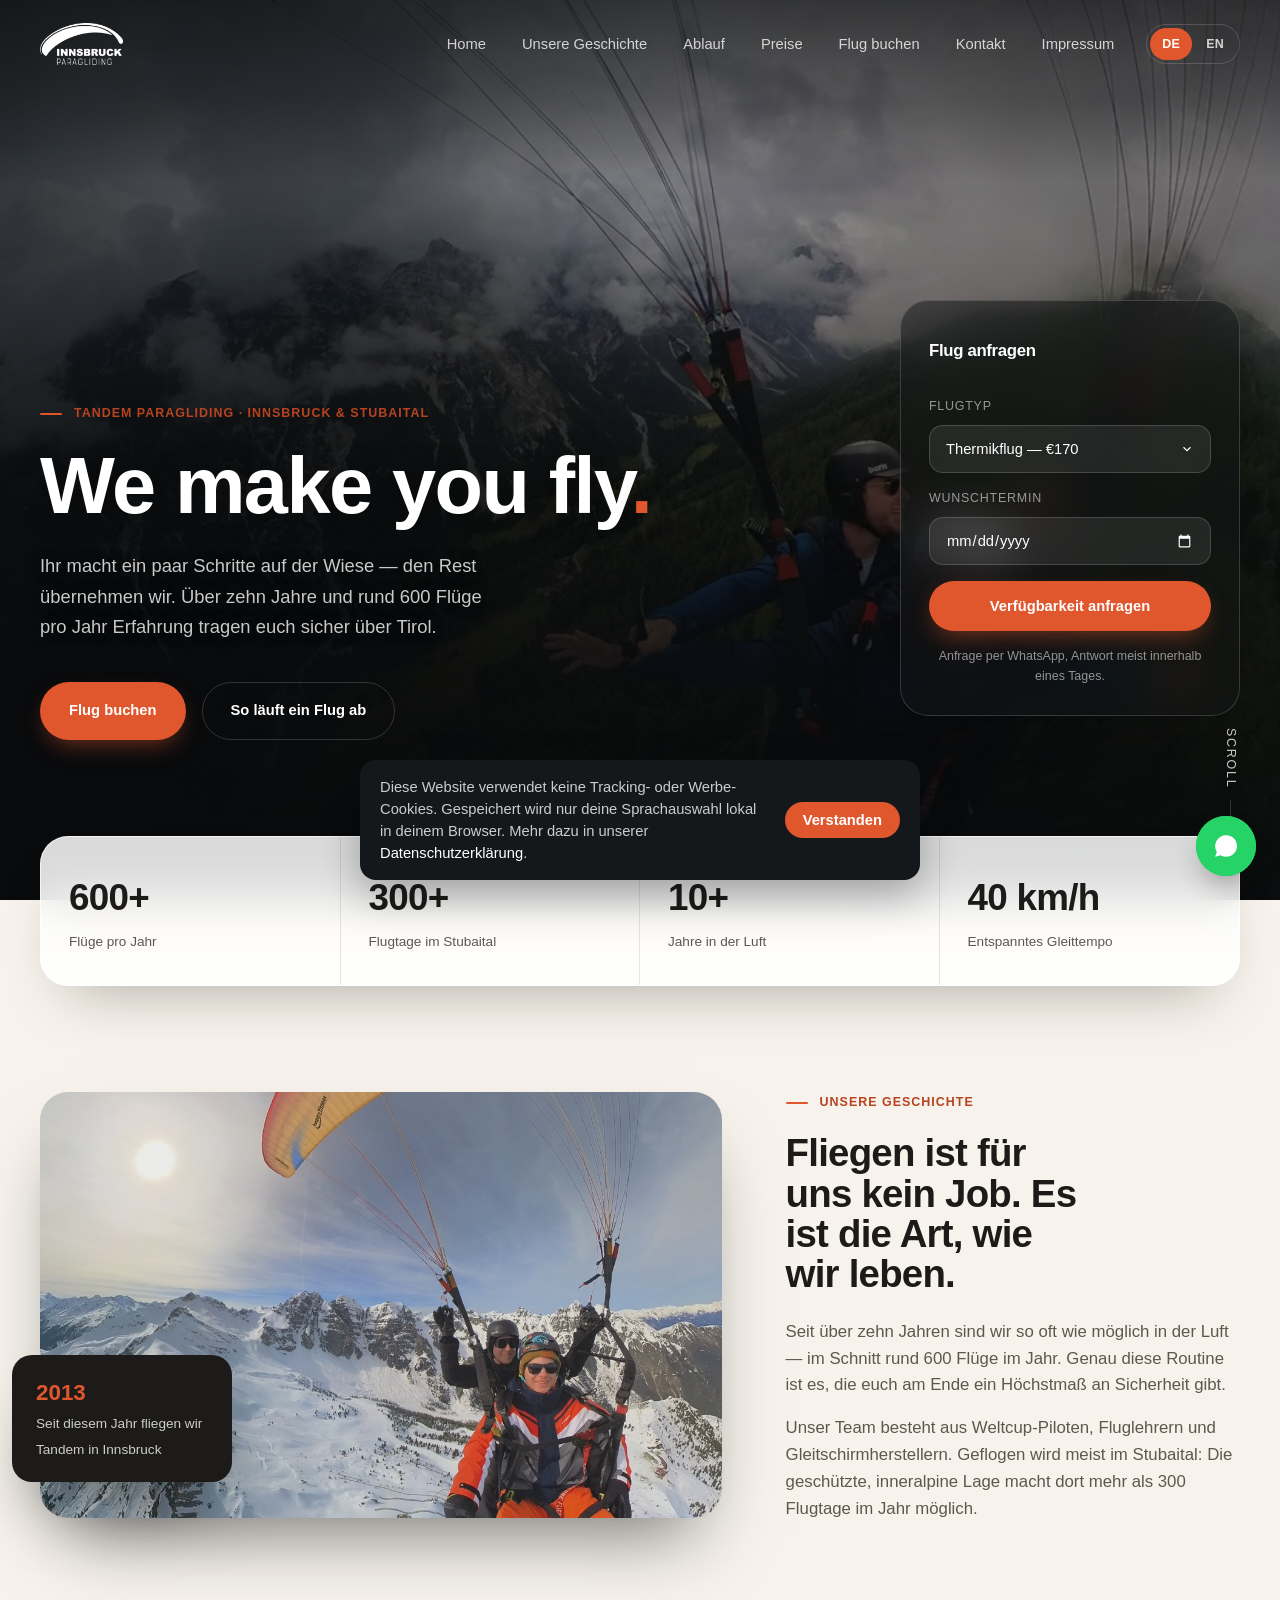
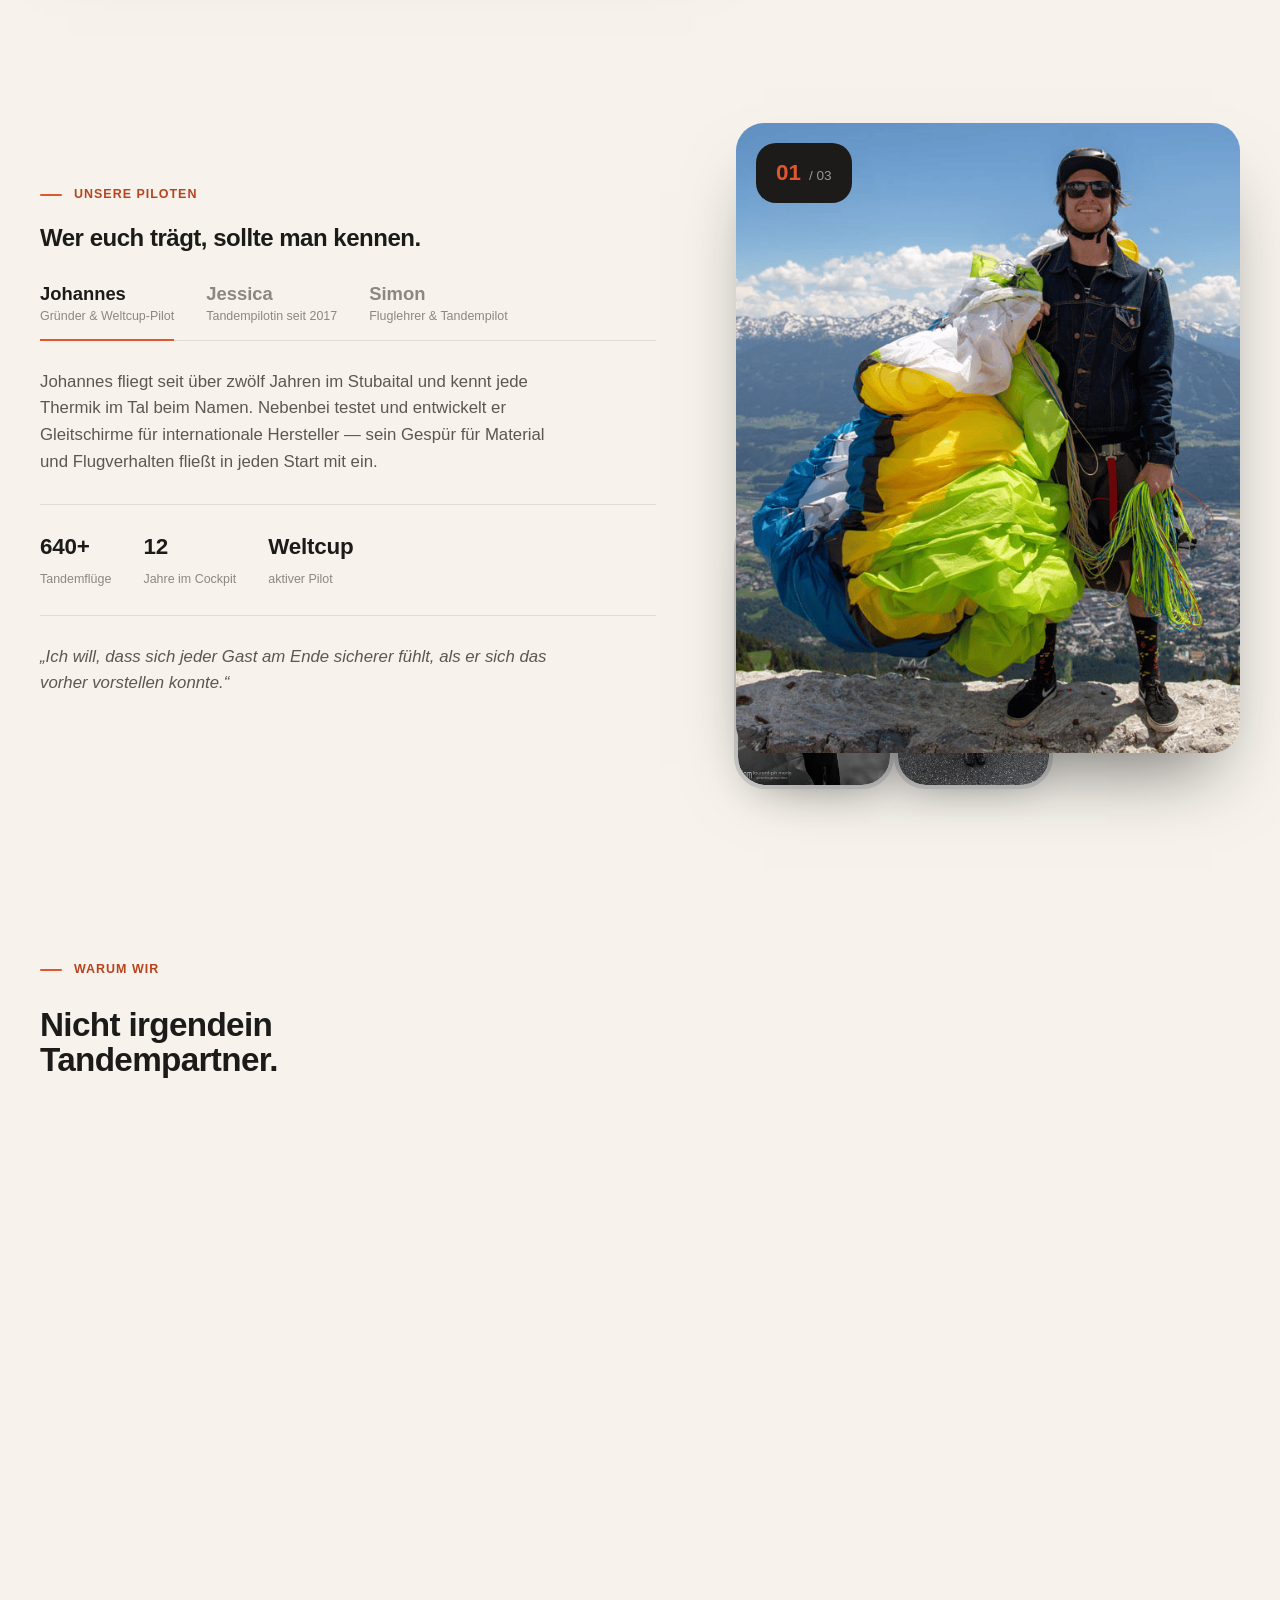
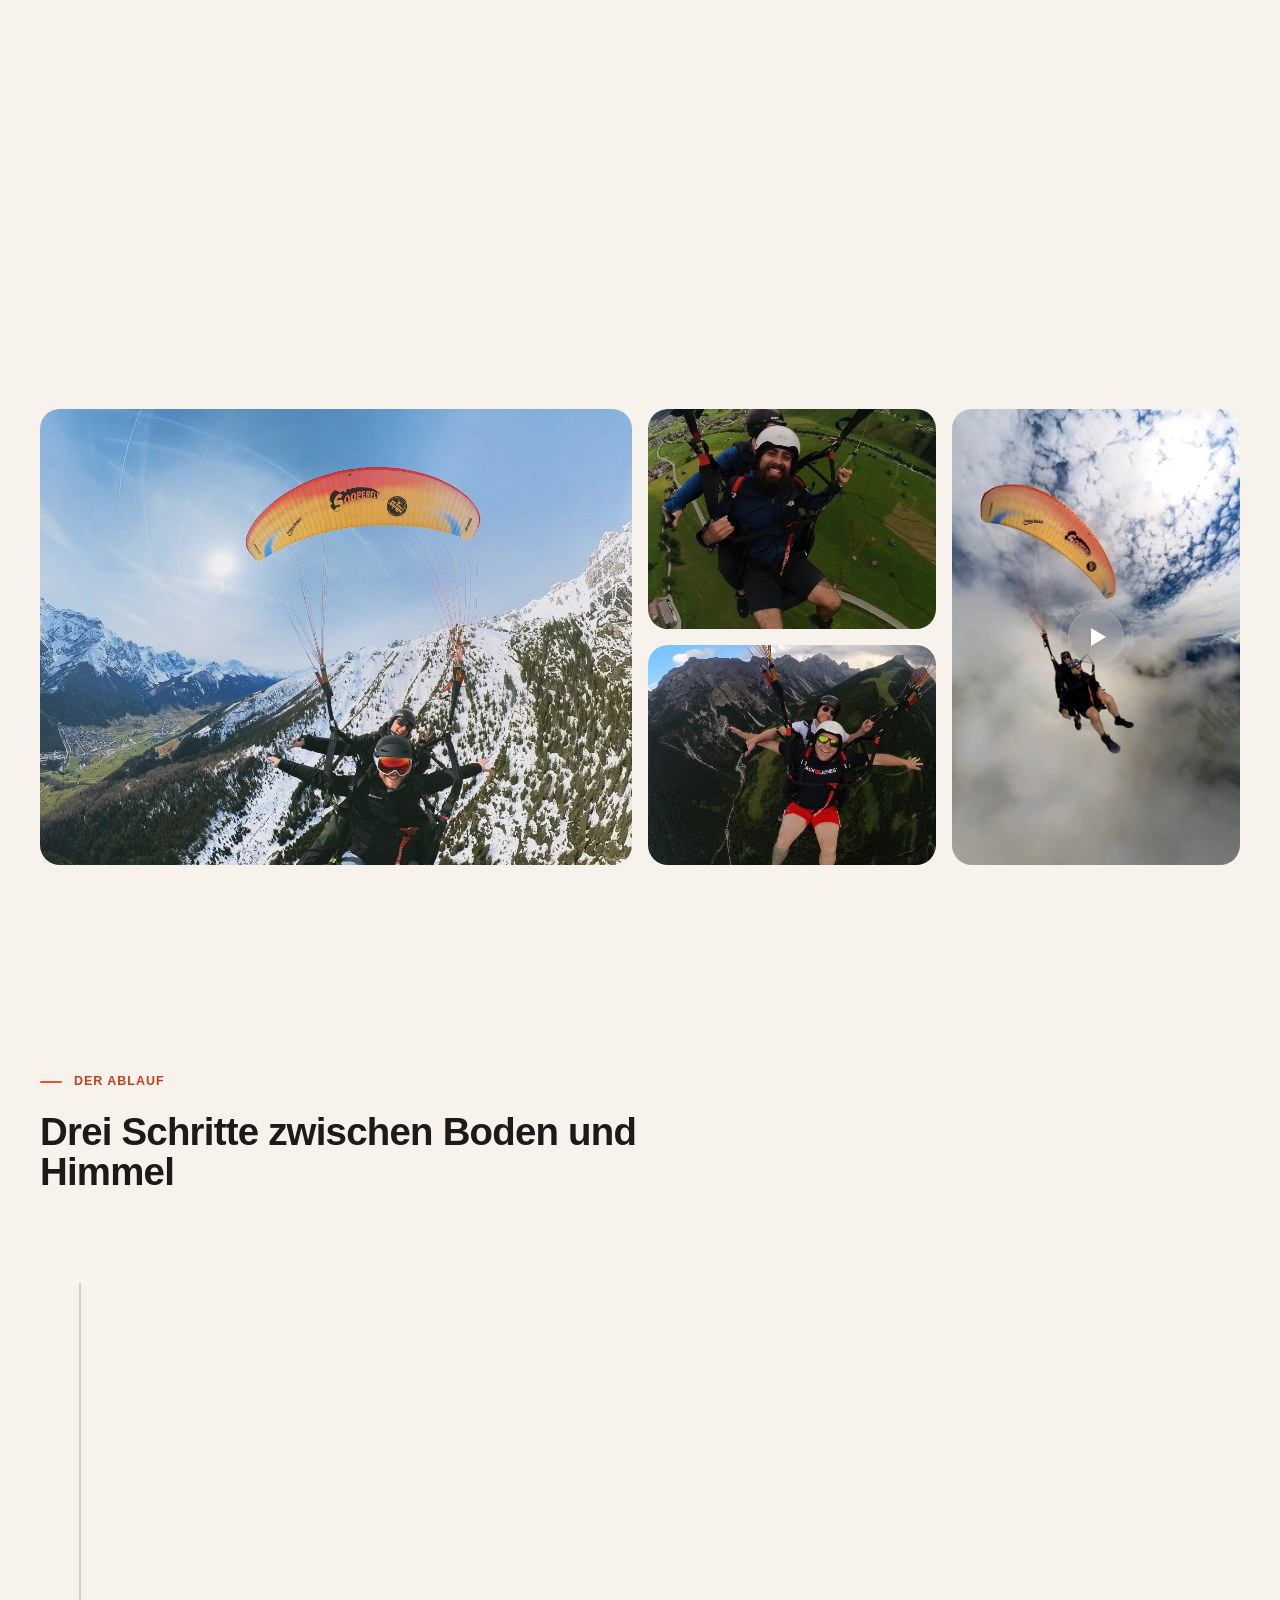
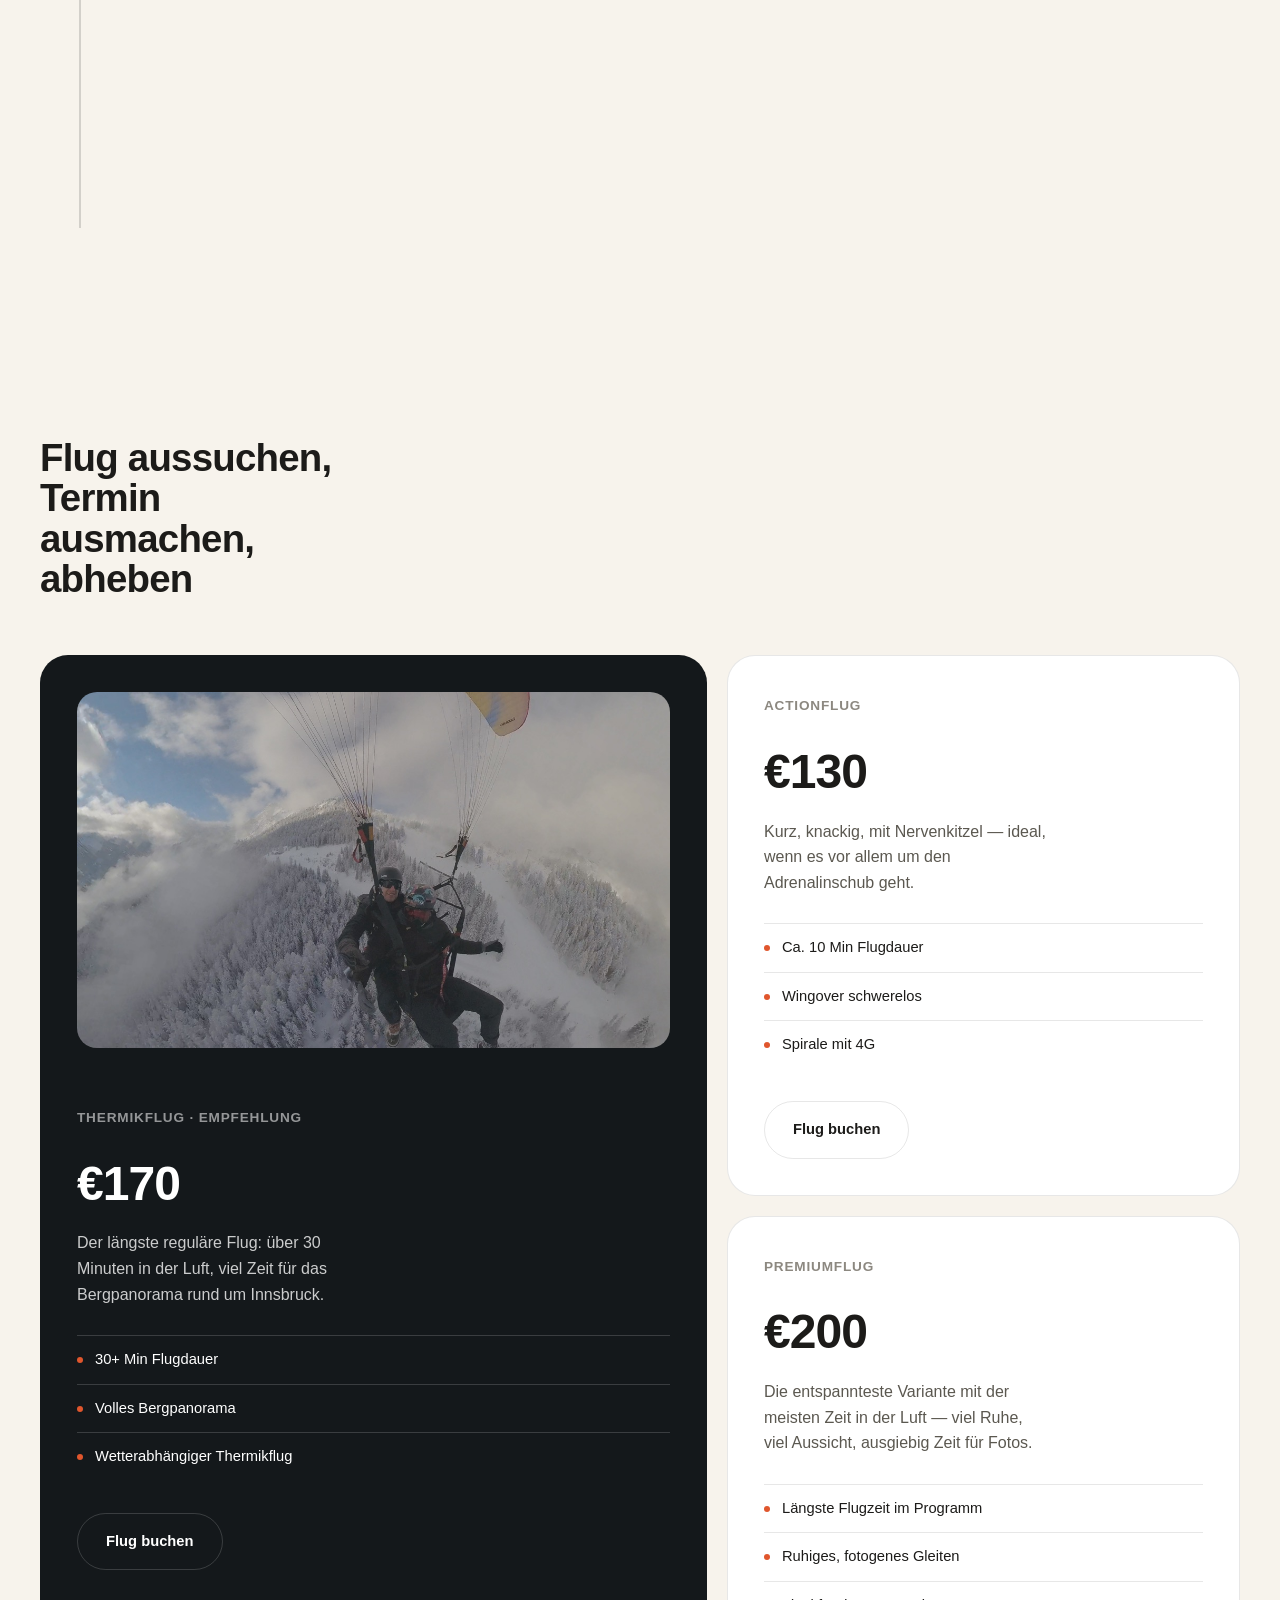
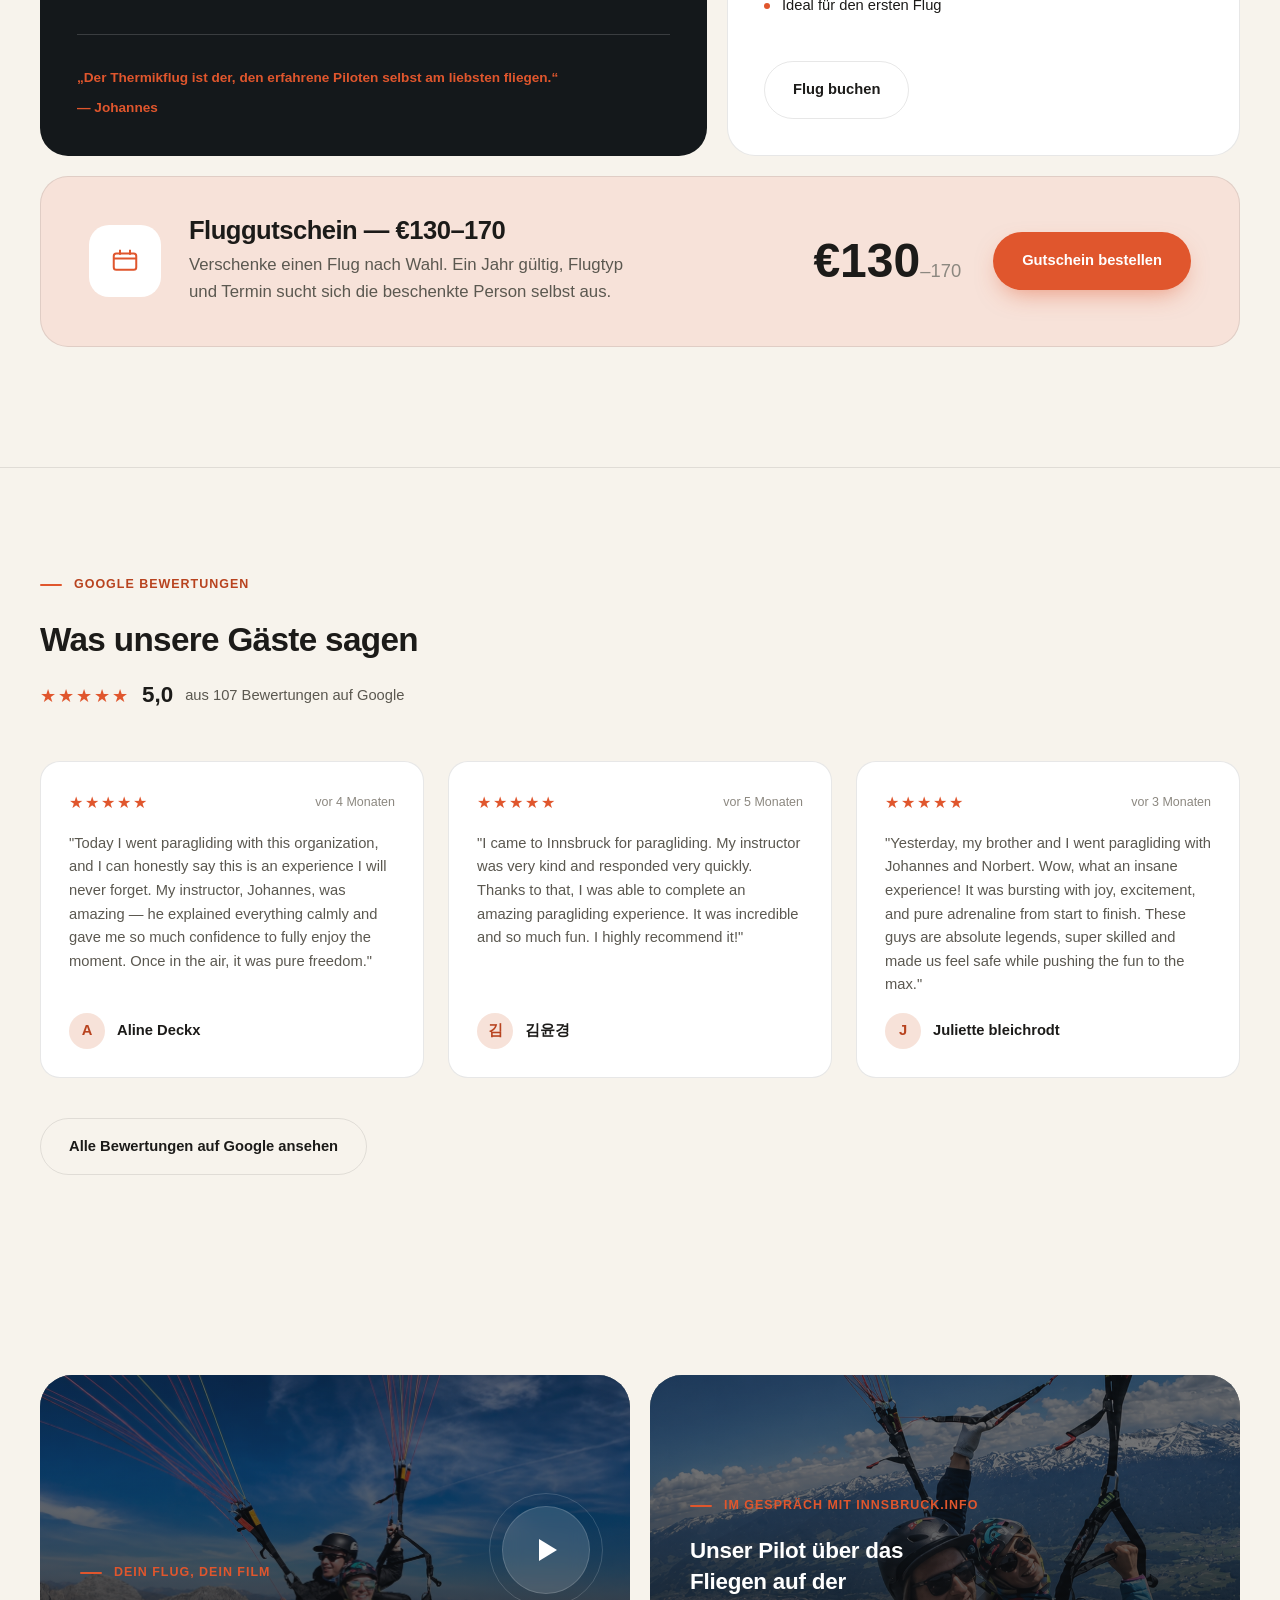
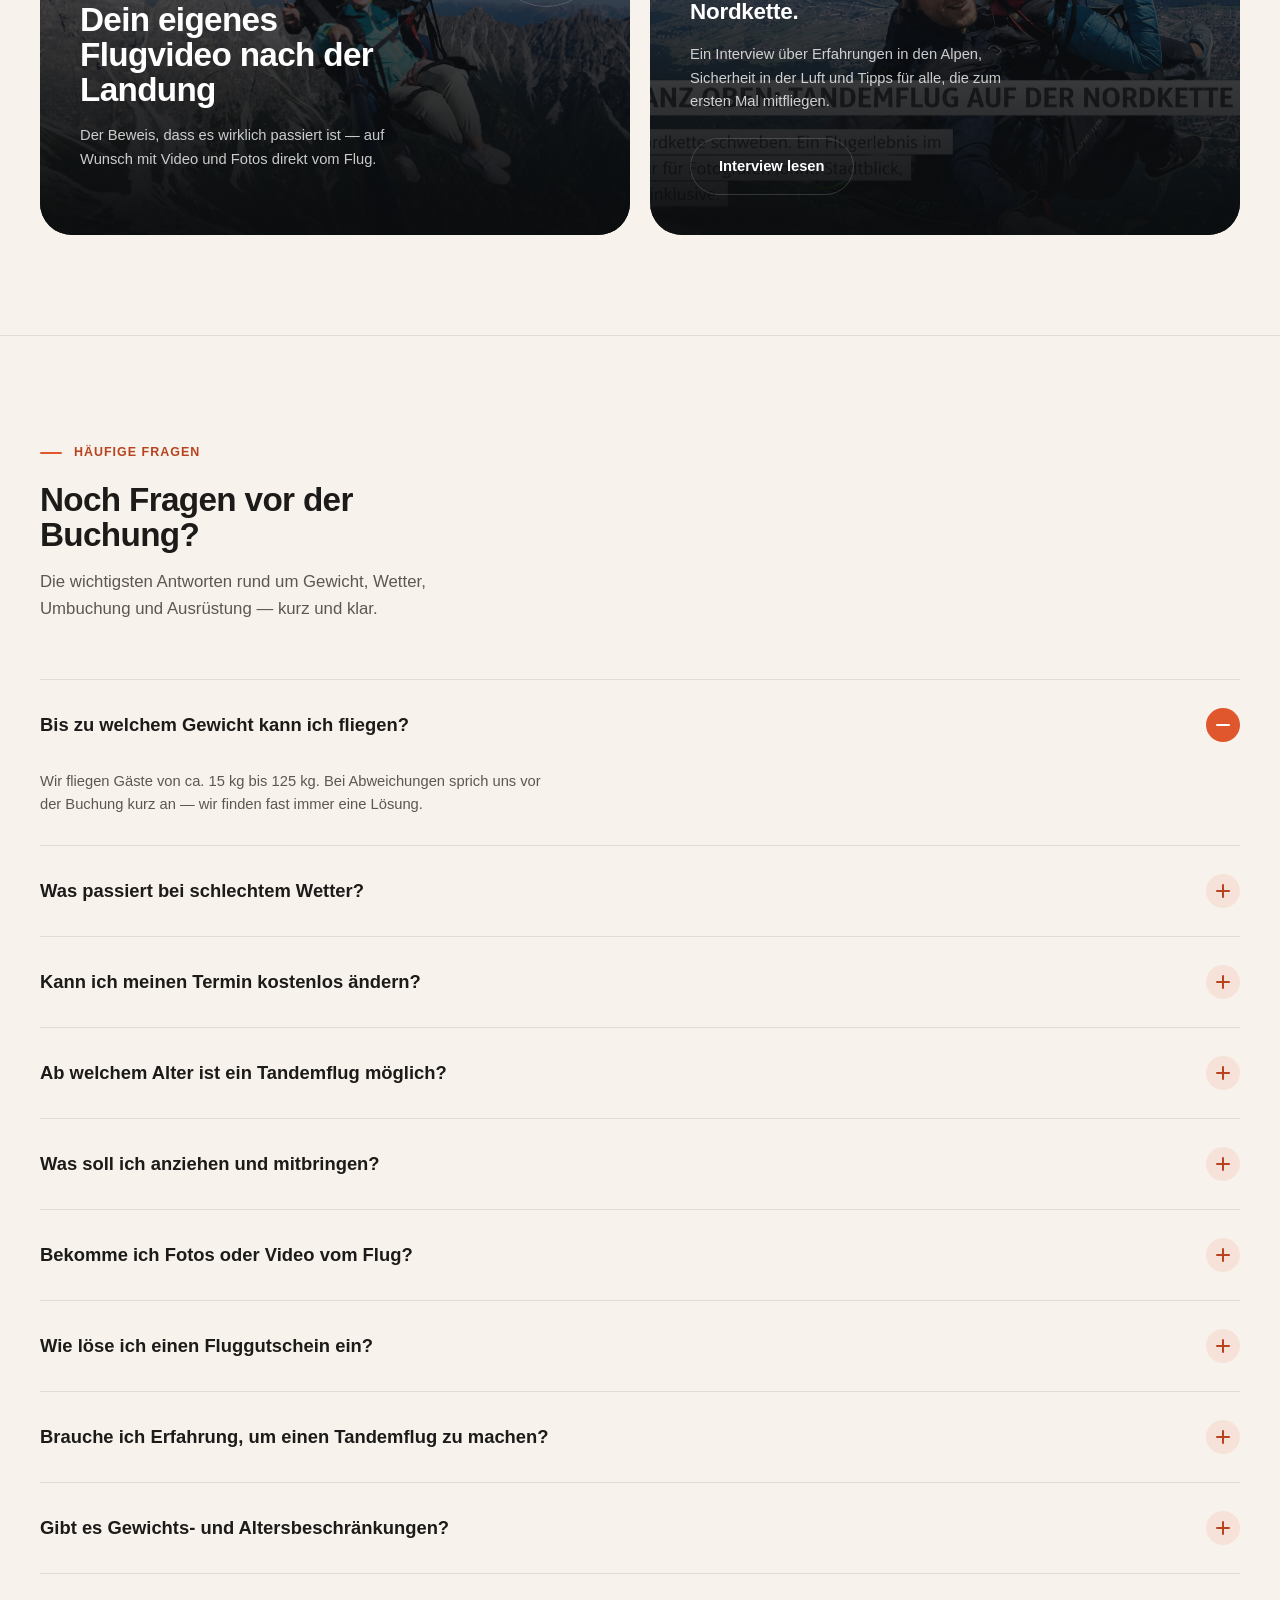
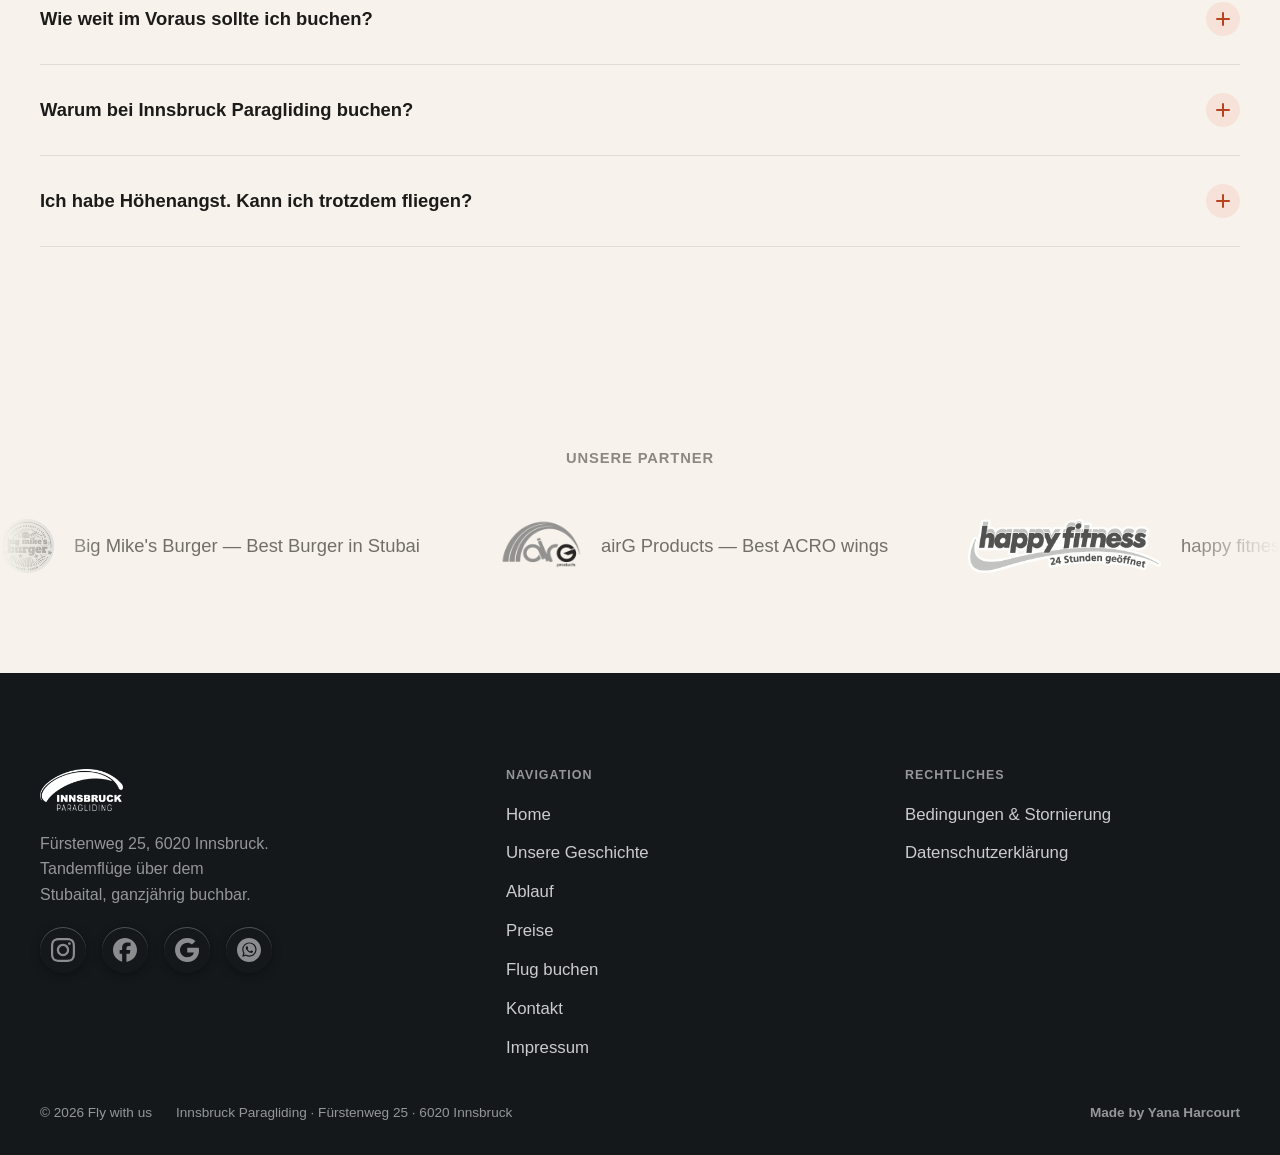
==== index.html @ e64848d3 "commit" ====
<!DOCTYPE html>
<!--
  ══════════════════════════════════════════════════════════
  Website design & code by Yana Harcourt — yanaharcourt.dev
  Дизайн и код сайта: Яна Харкорт — yanaharcourt.dev
  Project / Проект: Innsbruck Paragliding — website redesign
  Built / Создано: 2026 — authorship watermark, do not remove
  Метка авторства — не удалять
  ══════════════════════════════════════════════════════════
-->
<html lang="de" data-crafted-by="yana-harcourt">

<head>
  <script>
    if (localStorage.getItem('ip_lang') === 'en') {
      document.documentElement.setAttribute('data-lang-loading', 'en');
    }
  </script>
  <style>
    html[data-lang-loading] body {
      visibility: hidden;
    }
  </style>
  <meta charset="UTF-8">
  <meta name="viewport" content="width=device-width, initial-scale=1.0, viewport-fit=cover">
  <meta name="theme-color" content="#F7F3EC">
  <title>Innsbruck Paragliding — Tandemflüge über dem Stubaital</title>
  <meta name="description"
    content="Tandem-Paragliding in Innsbruck und im Stubaital. Erfahrene Piloten, über 600 Flüge im Jahr, Flugtermine ganzjährig buchbar.">
  <meta name="author" content="Yana Harcourt — yanaharcourt.github.io">
  <link rel="icon" type="image/png" href="favicon.png?v=1783863259">
  <link rel="stylesheet" href="assets/css/styles.css">
</head>

<body>

  <nav id="siteNav">
    <a class="nav-logo" href="#home">
      <img class="nav-logo-img"
        src="assets/img/logo.png"
        alt="Innsbruck Paragliding Logo">
    </a>
    <ul class="nav-links" id="navLinks">
      <li><a href="#home" data-i18n="nav.home">Home</a></li>
      <li><a href="#geschichte" data-i18n="nav.story">Unsere Geschichte</a></li>
      <li><a href="#ablauf" data-i18n="nav.process">Ablauf</a></li>
      <li><a href="#preise" data-i18n="nav.pricing">Preise</a></li>
      <li><a href="shop.html" data-i18n="nav.book">Flug buchen</a></li>
      <li><a href="kontakt.html" data-i18n="nav.contact">Kontakt</a></li>
      <li><a href="impressum.html" data-i18n="nav.impressum">Impressum</a></li>
      <li class="nav-links-mobile-cta"><a class="btn btn-primary btn-block" href="shop.html" data-i18n="nav.book">Flug
          buchen</a></li>
    </ul>
    <div class="lang-toggle" role="group" aria-label="Sprache wählen / Choose language">
      <button type="button" class="lang-toggle-btn active" data-lang="de">DE</button>
      <button type="button" class="lang-toggle-btn" data-lang="en">EN</button>
    </div>
    <button class="nav-burger" id="navBurger" aria-label="Menü öffnen" aria-expanded="false" aria-controls="navLinks">
      <span></span><span></span><span></span>
    </button>
  </nav>
  <div class="nav-scrim" id="navScrim"></div>

  <section class="hero" id="home">
    <div class="hero-media" id="heroMedia">
      <img
        src="./assets/img/003.jpg"
        alt="Tandem-Gleitschirmflug über dem Stubaital bei Sonnenlicht">
    </div>

    <div class="hero-inner">
      <div class="hero-copy">
        <span class="eyebrow" data-i18n="hero.eyebrow">Tandem Paragliding · Innsbruck &amp; Stubaital</span>
        <h1>We make you fly<span class="dot">.</span></h1>
        <p class="hero-sub" data-i18n="hero.sub">Ihr macht ein paar Schritte auf der Wiese — den Rest übernehmen wir.
          Über zehn Jahre und
          rund 600 Flüge pro Jahr Erfahrung tragen euch sicher über Tirol.</p>
        <div class="hero-actions">
          <a class="btn btn-primary" href="shop.html" data-i18n="hero.cta1">Flug buchen</a>
          <a class="btn btn-ghost-dark" href="#ablauf" data-i18n="hero.cta2">So läuft ein Flug ab</a>
        </div>
      </div>

      <aside class="hero-book" id="heroBook">
        <div class="hero-book-head">
          <h3 data-i18n="hero.book.title">Flug anfragen</h3>
          <canvas class="hero-book-orb" id="heroOrb" width="44" height="44" aria-hidden="true"></canvas>
        </div>
        <div class="hero-book-field">
          <label id="flightTypeLabelFor" data-i18n="hero.book.labelType">Flugtyp</label>
          <div class="custom-select" id="flightTypeSelect" data-value="Thermikflug (170€)">
            <button type="button" class="custom-select-trigger" id="flightTypeTrigger" aria-haspopup="listbox"
              aria-expanded="false">
              <span id="flightTypeText" data-i18n="hero.book.opt2">Thermikflug — €170</span>
              <svg class="custom-select-chevron" width="14" height="14" viewBox="0 0 24 24" fill="none"
                stroke="currentColor" stroke-width="2">
                <path d="M6 9l6 6 6-6" />
              </svg>
            </button>
            <ul class="custom-select-list" id="flightTypeList" role="listbox">
              <li data-value="Actionflug (130€)" role="option" data-i18n="hero.book.opt1">Actionflug — €130</li>
              <li data-value="Thermikflug (170€)" role="option" class="selected" data-i18n="hero.book.opt2">Thermikflug
                — €170</li>
              <li data-value="Premiumflug (200€)" role="option" data-i18n="hero.book.opt3">Premiumflug — €200</li>
              <li data-value="Fluggutschein (130–170€)" role="option" data-i18n="hero.book.opt4">Fluggutschein —
                €130–170</li>
            </ul>
          </div>
        </div>
        <div class="hero-book-field">
          <label for="bookDate" data-i18n="hero.book.labelDate">Wunschtermin</label>
          <input type="date" id="bookDate">
        </div>
        <button class="btn btn-primary btn-block" id="bookSubmit" type="button"
          data-i18n="hero.book.submit">Verfügbarkeit anfragen</button>
        <p class="hero-book-note" data-i18n="hero.book.note">Anfrage per WhatsApp, Antwort meist innerhalb eines Tages.
        </p>
      </aside>
    </div>

    <div class="scroll-cue"><span data-i18n="scroll.cue">Scroll</span>
      <div class="line"></div>
    </div>
  </section>

  <div class="stat-strip">
    <div class="stat-strip-inner" data-reveal>
      <div class="stat-item"><span class="stat-num" data-count="600" data-suffix="+">0</span><span class="stat-label"
          data-i18n="stat1.label">Flüge pro Jahr</span></div>
      <div class="stat-item"><span class="stat-num" data-count="300" data-suffix="+">0</span><span class="stat-label"
          data-i18n="stat2.label">Flugtage im Stubaital</span></div>
      <div class="stat-item"><span class="stat-num" data-count="10" data-suffix="+">0</span><span class="stat-label"
          data-i18n="stat3.label">Jahre in der Luft</span></div>
      <div class="stat-item"><span class="stat-num" data-count="40" data-suffix=" km/h">0</span><span class="stat-label"
          data-i18n="stat4.label">Entspanntes Gleittempo</span></div>
    </div>
  </div>

  <section class="story" id="geschichte">
    <div class="container story-grid">
      <div class="story-media" data-reveal>
        <img
          src="./assets/img/028.jpg"
          alt="Pilot und Passagier beim Gleitschirmflug über den Alpen">
        <div class="story-media-badge"><strong>2013</strong><span data-i18n="story.badge.text">Seit diesem Jahr fliegen wir Tandem in Innsbruck</span></div>
      </div>
      <div data-reveal class="delay-1">
        <span class="eyebrow" data-i18n="story.eyebrow">Unsere Geschichte</span>
        <h2 data-i18n="story.h2">Fliegen ist für uns kein Job. Es ist die Art, wie wir leben.</h2>
        <p data-i18n="story.p1">Seit über zehn Jahren sind wir so oft wie möglich in der Luft — im Schnitt rund 600
          Flüge im Jahr. Genau
          diese Routine ist es, die euch am Ende ein Höchstmaß an Sicherheit gibt.</p>
        <p data-i18n="story.p2">Unser Team besteht aus Weltcup-Piloten, Fluglehrern und Gleitschirmherstellern. Geflogen
          wird meist im
          Stubaital: Die geschützte, inneralpine Lage macht dort mehr als 300 Flugtage im Jahr möglich.</p>
      </div>
    </div>
  </section>

  <section class="pilots" id="piloten">
    <div class="container pilots-grid">
      <div data-reveal>
        <span class="eyebrow" data-i18n="pilots.eyebrow">Unsere Piloten</span>
        <h2 data-i18n="pilots.h2">Wer euch trägt, sollte man kennen.</h2>

        <div class="pilots-switch" role="tablist">
          <button class="pilot-tab active" type="button" data-pilot="johannes" role="tab" aria-selected="true">
            <span class="pilot-tab-name">Johannes</span>
            <span class="pilot-tab-role" data-i18n="pilot1.role">Gründer &amp; Weltcup-Pilot</span>
          </button>
          <button class="pilot-tab" type="button" data-pilot="jessica" role="tab" aria-selected="false">
            <span class="pilot-tab-name">Jessica</span>
            <span class="pilot-tab-role" data-i18n="pilot2.role">Tandempilotin seit 2017</span>
          </button>
          <button class="pilot-tab" type="button" data-pilot="simon" role="tab" aria-selected="false">
            <span class="pilot-tab-name">Simon</span>
            <span class="pilot-tab-role" data-i18n="pilot3.role">Fluglehrer &amp; Tandempilot</span>
          </button>
        </div>

        <div class="pilots-panels">
          <div class="pilot-panel active" data-pilot-panel="johannes">
            <p data-i18n="pilot1.p">Johannes fliegt seit über zwölf Jahren im Stubaital und kennt jede Thermik im Tal beim Namen. Nebenbei testet und entwickelt er Gleitschirme für internationale Hersteller — sein Gespür für Material und Flugverhalten fließt in jeden Start mit ein.</p>
            <div class="pilot-stats">
              <div><strong>640+</strong><span data-i18n="pilot1.stat1">Tandemflüge</span></div>
              <div><strong>12</strong><span data-i18n="pilot1.stat2">Jahre im Cockpit</span></div>
              <div><strong data-i18n="pilot1.stat3num">Weltcup</strong><span data-i18n="pilot1.stat3">aktiver Pilot</span></div>
            </div>
            <p class="pilot-quote" data-i18n="pilot1.quote">„Ich will, dass sich jeder Gast am Ende sicherer fühlt, als er sich das vorher vorstellen konnte.“</p>
          </div>
          <div class="pilot-panel" data-pilot-panel="jessica">
            <p data-i18n="pilot2.p">Jessica fliegt seit 2017 und ist mitten im Zillertal aufgewachsen. Sie zählt zu den besten Gleitschirmpilotinnen der Welt und sorgt dafür, dass jeder Flug mit ihr zu einem unvergesslichen Erlebnis wird.</p>
            <div class="pilot-stats">
              <div><strong>2017</strong><span data-i18n="pilot2.stat1">Fliegt seit</span></div>
              <div><strong>Zillertal</strong><span data-i18n="pilot2.stat2">Aufgewachsen</span></div>
              <div><strong data-i18n="pilot2.stat3num">Weltklasse</strong><span data-i18n="pilot2.stat3">Pilotin</span>
              </div>
            </div>
          </div>
          <div class="pilot-panel" data-pilot-panel="simon">
            <p data-i18n="pilot3.p">Simon bildet selbst Piloten aus und bringt dieses Gespür für Ruhe und Präzision in jeden Tandemflug mit. Er fliegt bevorzugt die ruhigeren Linien über dem Tal — perfekt für alle, die zum ersten Mal abheben.</p>
            <div class="pilot-stats">
              <div><strong>410+</strong><span data-i18n="pilot3.stat1">Tandemflüge</span></div>
              <div><strong>7</strong><span data-i18n="pilot3.stat2">Jahre im Cockpit</span></div>
              <div><strong data-i18n="pilot3.stat3num">Fluglehrer</strong><span data-i18n="pilot3.stat3">staatlich geprüft</span></div>
            </div>
            <p class="pilot-quote" data-i18n="pilot3.quote">„Die meiste Aufregung ist beim Start weg — sobald wir in der Luft sind, grinst jeder.“</p>
          </div>
        </div>
      </div>

      <div class="pilots-media delay-1" data-reveal>
        <button class="pilot-photo active" type="button" data-pilot-photo="johannes" aria-label="Johannes anzeigen">
          <img
            src="./assets/img/Johannes-Glatz.png"
            alt="Johannes im Gleitschirm-Cockpit über den Alpen"></button>
        <button class="pilot-photo" type="button" data-pilot-photo="jessica" aria-label="Jessica anzeigen">
          <img
            src="./assets/img/Jessica.jpeg"
            alt="Jessica im Gleitschirm-Cockpit über den Alpen"></button>
        <button class="pilot-photo" type="button" data-pilot-photo="simon" aria-label="Simon anzeigen">
          <img
            src="./assets/img/Simon-Klemenc.jpg"
            alt="Simon im Gleitschirm-Cockpit über den Alpen"></button>
        <div class="pilots-media-badge"><strong id="pilotCounter">01</strong><span>/ 03</span></div>
      </div>
    </div>
  </section>

  <section class="why" id="warum-wir">
    <div class="container">
      <div class="why-head" data-reveal>
        <span class="eyebrow" data-i18n="why.eyebrow">Warum wir</span>
        <h2 data-i18n="why.h2">Nicht irgendein Tandempartner.</h2>
      </div>

      <div class="why-grid">
        <div class="why-panel" data-reveal>
          <img class="why-panel-mark" src="assets/icons/paraglight.svg" alt="" aria-hidden="true">
          <div class="why-panel-icon" aria-hidden="true">
            <img src="assets/icons/paraglight.svg" alt="">
          </div>
          <span class="why-tag" data-i18n="why.feature.tag">Einzigartig in Tirol</span>
          <h3 data-i18n="why.feature.h3">Wir konstruieren unsere eigenen Schirme</h3>
          <p data-i18n="why.feature.p">Seit 2011 ist das Fliegen unsere große Leidenschaft. Unter der eigenen Marke airG entwickeln wir eigene Gleitschirme und sind seit vielen Jahren selbst im Acrobatik-Weltcup am Start. Mit mehreren tausend Flügen Erfahrung bringen wir genau das Wissen mit, das ein außergewöhnliches und gleichzeitig sicheres Erlebnis möglich macht.</p>
        </div>

        <div class="why-list">
          <div class="why-fact" data-reveal>
            <span class="why-fact-index">01</span>
            <div class="why-fact-icon" aria-hidden="true">
              <img src="assets/icons/World-Cup.svg" alt="">
            </div>
            <div class="why-fact-body">
              <h4 data-i18n="why.card1.h3">Weltcup-Niveau in der Luft</h4>
              <p data-i18n="why.card1.p">Unsere Piloten fliegen selbst im Weltcup mit — Sicherheit, die aus jahrelangem Spitzensport kommt, nicht nur aus der Theorie.</p>
            </div>
          </div>

          <div class="why-fact" data-reveal>
            <span class="why-fact-index">02</span>
            <div class="why-fact-icon" aria-hidden="true">
              <img src="assets/icons/Calendar.svg" alt="">
            </div>
            <div class="why-fact-body">
              <h4 data-i18n="why.card2.h3">Rund 600 Flüge im Jahr</h4>
              <p data-i18n="why.card2.p">So viel Routine hat kaum ein Team in Tirol. Genau diese Praxis macht jeden einzelnen Start ruhiger und sicherer.</p>
            </div>
          </div>

          <div class="why-fact" data-reveal>
            <span class="why-fact-index">03</span>
            <div class="why-fact-icon" aria-hidden="true">
              <img src="assets/icons/Small-team.svg" alt="">
            </div>
            <div class="why-fact-body">
              <h4 data-i18n="why.trust1.h4">Kleines Team, volle Aufmerksamkeit</h4>
              <p data-i18n="why.trust1.p">Zwei Piloten statt Massenabfertigung — ihr seid Gäste, keine Flugnummer.</p>
            </div>
          </div>

          <div class="why-fact" data-reveal>
            <span class="why-fact-index">04</span>
            <div class="why-fact-icon" aria-hidden="true">
              <img src="assets/icons/paraglight-accent.svg" alt="">
            </div>
            <div class="why-fact-body">
              <h4 data-i18n="why.trust2.h4">Zuhause im Stubaital</h4>
              <p data-i18n="why.trust2.p">Über zehn Jahre lokale Erfahrung mit jeder Thermik, jedem Aufwind und den schönsten Perspektiven.</p>
            </div>
          </div>
        </div>
      </div>
    </div>
  </section>

  <section class="gallery">
    <div class="container">
      <div class="gallery-head" data-reveal>
        <h2 data-i18n="gallery.h2">Ein paar Blicke von oben</h2>
        <div class="gallery-head-side">
          <p data-i18n="gallery.p">Bilder aus echten Flügen über dem Stubaital und der Nordkette. Anklicken zum Durchblättern.</p>
          <button class="gallery-view-all" type="button" id="galleryViewAll">
            <span data-i18n="gallery.viewAll">Alle Fotos ansehen</span>
            <span class="gallery-view-all-count" id="galleryCount"></span>
          </button>
        </div>
      </div>
      <div class="gallery-grid" id="galleryGrid">
        <div class="gallery-item" data-reveal><img
            src="./assets/img/001.jpg"
            alt="Tandem-Gleitschirmflug Foto 001" loading="lazy"></div>
        <div class="gallery-item delay-1" data-reveal><img
            src="./assets/img/002.jpg"
            alt="Tandem-Gleitschirmflug Foto 002" loading="lazy"></div>
        <div class="gallery-item delay-1" data-reveal><img
            src="./assets/img/005.jpg"
            alt="Tandem-Gleitschirmflug Foto 004" loading="lazy"></div>
        <div class="gallery-item gallery-item-video delay-2" data-reveal>
          <video src="./assets/videos/20230731_115554_151.mp4" poster="./assets/img/20230731_115554_151.jpg" muted playsinline
            preload="metadata"></video>
          <div class="play-orb"></div>
        </div>
      </div>
      <div class="gallery-hidden" id="galleryHidden" hidden>
        <div class="gallery-item"><img
            src="./assets/img/005.jpg"
            alt="Tandem-Gleitschirmflug Foto 005" loading="lazy"></div>
        <div class="gallery-item"><img
            src="./assets/img/006.jpg"
            alt="Tandem-Gleitschirmflug Foto 006" loading="lazy"></div>
        <div class="gallery-item"><img
            src="./assets/img/007.jpg"
            alt="Tandem-Gleitschirmflug Foto 007" loading="lazy"></div>
        <div class="gallery-item"><img
            src="./assets/img/008.jpg"
            alt="Tandem-Gleitschirmflug Foto 008" loading="lazy"></div>
        <div class="gallery-item"><img
            src="./assets/img/010.jpg"
            alt="Tandem-Gleitschirmflug Foto 010" loading="lazy"></div>
        <div class="gallery-item"><img
            src="./assets/img/011.jpg"
            alt="Tandem-Gleitschirmflug Foto 011" loading="lazy"></div>
        <div class="gallery-item"><img
            src="./assets/img/012.jpg"
            alt="Tandem-Gleitschirmflug Foto 012" loading="lazy"></div>
        <div class="gallery-item"><img
            src="./assets/img/013.jpg"
            alt="Tandem-Gleitschirmflug Foto 013" loading="lazy"></div>
        <div class="gallery-item"><img
            src="./assets/img/014.jpg"
            alt="Tandem-Gleitschirmflug Foto 014" loading="lazy"></div>
        <div class="gallery-item"><img
            src="./assets/img/015.jpg"
            alt="Tandem-Gleitschirmflug Foto 015" loading="lazy"></div>
        <div class="gallery-item"><img
            src="./assets/img/016.jpg"
            alt="Tandem-Gleitschirmflug Foto 016" loading="lazy"></div>
        <div class="gallery-item"><img
            src="./assets/img/017.jpg"
            alt="Tandem-Gleitschirmflug Foto 017" loading="lazy"></div>
        <div class="gallery-item"><img
            src="./assets/img/018.jpg"
            alt="Tandem-Gleitschirmflug Foto 018" loading="lazy"></div>
        <div class="gallery-item"><img
            src="./assets/img/019.jpg"
            alt="Tandem-Gleitschirmflug Foto 019" loading="lazy"></div>
        <div class="gallery-item"><img
            src="./assets/img/020.jpg"
            alt="Tandem-Gleitschirmflug Foto 020" loading="lazy"></div>
        <div class="gallery-item"><img
            src="./assets/img/021.jpg"
            alt="Tandem-Gleitschirmflug Foto 021" loading="lazy"></div>
        <div class="gallery-item"><img
            src="./assets/img/022.jpg"
            alt="Tandem-Gleitschirmflug Foto 022" loading="lazy"></div>
        <div class="gallery-item"><img
            src="./assets/img/023.jpg"
            alt="Tandem-Gleitschirmflug Foto 023" loading="lazy"></div>
        <div class="gallery-item"><img
            src="./assets/img/024.jpg"
            alt="Tandem-Gleitschirmflug Foto 024" loading="lazy"></div>
        <div class="gallery-item"><img
            src="./assets/img/025.jpg"
            alt="Tandem-Gleitschirmflug Foto 025" loading="lazy"></div>
        <div class="gallery-item"><img
            src="./assets/img/026.jpg"
            alt="Tandem-Gleitschirmflug Foto 026" loading="lazy"></div>
        <div class="gallery-item"><img
            src="./assets/img/027.jpg"
            alt="Tandem-Gleitschirmflug Foto 027" loading="lazy"></div>
        <div class="gallery-item"><img
            src="./assets/img/028.jpg"
            alt="Tandem-Gleitschirmflug Foto 028" loading="lazy"></div>
        <div class="gallery-item"><img
            src="./assets/img/029.jpg"
            alt="Tandem-Gleitschirmflug Foto 029" loading="lazy"></div>
        <div class="gallery-item"><img
            src="./assets/img/030.jpg"
            alt="Tandem-Gleitschirmflug Foto 030" loading="lazy"></div>
        <div class="gallery-item"><img
            src="./assets/img/031.jpg"
            alt="Tandem-Gleitschirmflug Foto 031" loading="lazy"></div>
        <div class="gallery-item"><img
            src="./assets/img/032.jpg"
            alt="Tandem-Gleitschirmflug Foto 032" loading="lazy"></div>
        <div class="gallery-item"><img
            src="./assets/img/033.jpg"
            alt="Tandem-Gleitschirmflug Foto 033" loading="lazy"></div>
        <div class="gallery-item"><img
            src="./assets/img/hero1.jpg"
            alt="Tandem-Gleitschirmflug über dem Stubaital bei Sonnenlicht" loading="lazy"></div>
      </div>
    </div>
  </section>

  <div class="lightbox" id="lightbox">
    <button class="lightbox-close" id="lightboxClose" aria-label="Schließen">✕</button>
    <button class="lightbox-prev" id="lightboxPrev" aria-label="Vorheriges Bild">‹</button>
    <img class="lightbox-img" id="lightboxImg" src="" alt="">
    <video class="lightbox-video" id="lightboxVideo" controls playsinline></video>
    <button class="lightbox-next" id="lightboxNext" aria-label="Nächstes Bild">›</button>
    <div class="lightbox-footer">
      <span class="lightbox-count" id="lightboxCount"></span>
      <div class="lightbox-thumbs" id="lightboxThumbs"></div>
    </div>
  </div>

  <section class="process" id="ablauf">
    <div class="container">
      <div class="process-head" data-reveal>
        <span class="eyebrow" data-i18n="process.eyebrow">Der Ablauf</span>
        <h2 data-i18n="process.h2">Drei Schritte zwischen Boden und Himmel</h2>
      </div>
      <div class="process-body">
        <div class="process-timeline">
          <svg class="process-line-svg" viewBox="0 0 2 600" preserveAspectRatio="none">
            <path d="M1 0 L1 600" />
            <path class="fill" id="processLineFill" d="M1 0 L1 600" />
          </svg>

          <div class="process-step" data-reveal>
            <div class="step-num">01</div>
            <div class="step-body">
              <h3 data-i18n="step1.h3">Einweisung &amp; Check</h3>
              <p data-i18n="step1.p">Am Startplatz bekommt ihr eine kurze Einweisung, danach folgen ein letzter Wetter-
                und Ausrüstungscheck.
                Dann kann es losgehen.</p>
              <div class="step-tags step-tags-spacer" aria-hidden="true"><span data-i18n="step2.tag1">Wingover — schwerelos</span><span
                  data-i18n="step2.tag2">Spirale — ca. 4G</span></div>
            </div>
          </div>
          <div class="process-step delay-1" data-reveal>
            <div class="step-num">02</div>
            <div class="step-body">
              <h3 data-i18n="step2.h3">Start &amp; Gleitflug</h3>
              <p data-i18n="step2.p">Ein paar Schritte auf der Wiese — und schon seid ihr in der Luft. Wir gleiten entspannt mit rund 40 km/h, ihr dürft auch selbst steuern.</p>
              <div class="step-tags"><span data-i18n="step2.tag1">Wingover — schwerelos</span><span
                  data-i18n="step2.tag2">Spirale — ca. 4G</span></div>
            </div>
          </div>
          <div class="process-step delay-2" data-reveal>
            <div class="step-num">03</div>
            <div class="step-body">
              <h3 data-i18n="step3.h3">Landung &amp; Erinnerung</h3>
              <p data-i18n="step3.p">Nach rund 15 Minuten landen wir sanft. Das Grinsen hält erfahrungsgemäß tagelang — optional bekommt ihr Video und Fotos von eurem Flug dazu.</p>
              <div class="step-tags step-tags-spacer" aria-hidden="true"><span data-i18n="step2.tag1">Wingover — schwerelos</span><span
                  data-i18n="step2.tag2">Spirale — ca. 4G</span></div>
            </div>
          </div>
        </div>

        <div class="process-side" data-reveal>
          <span class="process-side-tag" data-i18n="process.side.tag">Gut zu wissen</span>
          <ul class="process-side-list">
            <li data-i18n="process.side.li1">Keine Erfahrung nötig</li>
            <li data-i18n="process.side.li2">Kostenlose Umbuchung bei Wetter</li>
            <li data-i18n="process.side.li3">Flug ab 6 Jahren möglich</li>
          </ul>
          <a class="btn btn-primary btn-block" href="#preise" data-i18n="process.side.cta">Flug aussuchen</a>
        </div>
      </div>
    </div>
  </section>

  <section class="pricing" id="preise">
    <div class="container">
      <div class="pricing-head" data-reveal>
        <h2 data-i18n="pricing.h2">Flug aussuchen, Termin ausmachen, abheben</h2>
      </div>

      <div class="pricing-grid">
        <div class="price-card featured" data-reveal>
          <img class="price-bg"
            src="./assets/img/031.jpg"
            alt="">
          <div>
            <span class="price-tag" data-i18n="card1.tag">Thermikflug · Empfehlung</span>
            <div class="price-amount">€170</div>
            <p data-i18n="card1.p">Der längste reguläre Flug: über 30 Minuten in der Luft, viel Zeit für das Bergpanorama rund um Innsbruck.
            </p>
            <ul class="price-list">
              <li data-i18n="card1.li1">30+ Min Flugdauer</li>
              <li data-i18n="card1.li2">Volles Bergpanorama</li>
              <li data-i18n="card1.li3">Wetterabhängiger Thermikflug</li>
            </ul>
            <a class="btn btn-ghost-light" href="shop.html#thermikflug" data-i18n="card.btn">Flug buchen</a>
          </div>
          <div class="price-quote"><span data-i18n="card1.quote">„Der Thermikflug ist der, den erfahrene Piloten selbst am liebsten fliegen.“</span><span data-i18n="card1.quoteAuthor">— Johannes</span></div>
        </div>

        <div class="price-card delay-1" data-reveal>
          <span class="price-tag" data-i18n="card2.tag">Actionflug</span>
          <div class="price-amount">€130</div>
          <p data-i18n="card2.p">Kurz, knackig, mit Nervenkitzel — ideal, wenn es vor allem um den Adrenalinschub geht.
          </p>
          <ul class="price-list">
            <li data-i18n="card2.li1">Ca. 10 Min Flugdauer</li>
            <li data-i18n="card2.li2">Wingover schwerelos</li>
            <li data-i18n="card2.li3">Spirale mit 4G</li>
          </ul>
          <a class="btn btn-ghost-light" href="shop.html#actionflug" data-i18n="card.btn">Flug buchen</a>
        </div>

        <div class="price-card delay-2" data-reveal>
          <span class="price-tag" data-i18n="card3.tag">Premiumflug</span>
          <div class="price-amount">€200</div>
          <p data-i18n="card3.p">Die entspannteste Variante mit der meisten Zeit in der Luft — viel Ruhe, viel Aussicht, ausgiebig Zeit für Fotos.</p>
          <ul class="price-list">
            <li data-i18n="card3.li1">Längste Flugzeit im Programm</li>
            <li data-i18n="card3.li2">Ruhiges, fotogenes Gleiten</li>
            <li data-i18n="card3.li3">Ideal für den ersten Flug</li>
          </ul>
          <a class="btn btn-ghost-light" href="shop.html#premium-tandemflug" data-i18n="card.btn">Flug buchen</a>
        </div>

        <div class="price-banner delay-3" data-reveal>
          <div class="price-banner-left">
            <div class="price-banner-icon"><svg width="24" height="24" viewBox="0 0 24 24" fill="none" stroke="#E0562D"
                stroke-width="1.6">
                <rect x="3" y="6" width="18" height="13" rx="2" />
                <path d="M3 10h18M8 3v4M16 3v4" />
              </svg></div>
            <div class="price-banner-text">
              <h3 data-i18n="banner.h3">Fluggutschein — €130–170</h3>
              <p data-i18n="banner.p">Verschenke einen Flug nach Wahl. Ein Jahr gültig, Flugtyp und Termin sucht sich die beschenkte Person selbst aus.</p>
            </div>
          </div>
          <div class="price-banner-right">
            <span class="price-banner-amount">€130<span>–170</span></span>
            <a class="btn btn-primary" href="shop.html#fluggutschein" data-i18n="banner.btn">Gutschein bestellen</a>
          </div>
        </div>
      </div>
    </div>
  </section>

  <section class="reviews">
    <div class="container">
      <div class="reviews-head" data-reveal>
        <span class="eyebrow" data-i18n="reviews.eyebrow">Google Bewertungen</span>
        <h2 data-i18n="reviews.h2">Was unsere Gäste sagen</h2>
        <div class="reviews-score">
          <span class="reviews-stars" aria-hidden="true">★★★★★</span>
          <span class="reviews-score-num" data-i18n="reviews.num">5,0</span>
          <span class="reviews-score-count" data-i18n="reviews.count">aus 107 Bewertungen auf Google</span>
        </div>
      </div>
      <div class="reviews-grid" data-reveal>
        <div class="review-card">
          <div class="review-top">
            <span class="reviews-stars" aria-hidden="true">★★★★★</span>
            <span class="review-time" data-i18n="review1.time">vor 4 Monaten</span>
          </div>
          <p class="review-text">"Today I went paragliding with this organization, and I can honestly say this is an experience I will never forget. My instructor, Johannes, was amazing — he explained everything calmly and gave me so much confidence to fully enjoy the moment. Once in the air, it was pure freedom."</p>
          <div class="review-author">
            <span class="review-avatar" aria-hidden="true">A</span>
            <span class="review-name">Aline Deckx</span>
          </div>
        </div>

        <div class="review-card delay-1">
          <div class="review-top">
            <span class="reviews-stars" aria-hidden="true">★★★★★</span>
            <span class="review-time" data-i18n="review2.time">vor 5 Monaten</span>
          </div>
          <p class="review-text">"I came to Innsbruck for paragliding. My instructor was very kind and responded very quickly. Thanks to that, I was able to complete an amazing paragliding experience. It was incredible and so much fun. I highly recommend it!"</p>
          <div class="review-author">
            <span class="review-avatar" aria-hidden="true">김</span>
            <span class="review-name">김윤경</span>
          </div>
        </div>

        <div class="review-card delay-2">
          <div class="review-top">
            <span class="reviews-stars" aria-hidden="true">★★★★★</span>
            <span class="review-time" data-i18n="review3.time">vor 3 Monaten</span>
          </div>
          <p class="review-text">"Yesterday, my brother and I went paragliding with Johannes and Norbert. Wow, what an insane experience! It was bursting with joy, excitement, and pure adrenaline from start to finish. These guys are absolute legends, super skilled and made us feel safe while pushing the fun to the max."</p>
          <div class="review-author">
            <span class="review-avatar" aria-hidden="true">J</span>
            <span class="review-name">Juliette bleichrodt</span>
          </div>
        </div>
      </div>
      <a class="btn btn-ghost-light reviews-cta"
        href="https://share.google/eWnzCG6GGpw8itIB6" target="_blank"
        rel="noopener" data-i18n="reviews.cta">Alle Bewertungen auf Google ansehen</a>
    </div>
  </section>

  <section class="showcase">
    <div class="container showcase-grid">
      <div class="showcase-card" data-reveal>
        <img src="assets/img/showcase-video.jpg"
          alt="Filmstill eines Tandemflug-Videos">
        <div class="showcase-content">
          <span class="eyebrow on-dark" data-i18n="showcase1.eyebrow">Dein Flug, dein Film</span>
          <h2 data-i18n="showcase1.h2">Dein eigenes Flugvideo nach der Landung</h2>
          <p data-i18n="showcase1.p">Der Beweis, dass es wirklich passiert ist — auf Wunsch mit Video und Fotos direkt vom Flug.</p>
        </div>
        <div class="play-orb" id="showcasePlayOrb"></div>
      </div>

      <div class="showcase-card press-card delay-1" data-reveal>
        <img src="assets/img/showcase-press.png"
          alt="Vorschaubild des Interviews mit innsbruck.info">
        <div class="showcase-content">
          <span class="eyebrow on-dark" data-i18n="showcase2.eyebrow">Im Gespräch mit innsbruck.info</span>
          <blockquote data-i18n="showcase2.quote">Unser Pilot über das Fliegen auf der Nordkette.</blockquote>
          <p data-i18n="showcase2.p">Ein Interview über Erfahrungen in den Alpen, Sicherheit in der Luft und Tipps für alle, die zum ersten Mal mitfliegen.</p>
          <a class="btn btn-ghost-dark"
            href="https://www.innsbruck.info/blog/de/menschen-geschichten/einmal-ganz-ganz-oben-tandemflug-auf-der-nordkette/"
            data-i18n="showcase2.btn">Interview
            lesen</a>
        </div>
      </div>
    </div>
  </section>

  <section class="faq">
    <div class="container">
      <div class="faq-head" data-reveal>
        <span class="eyebrow" data-i18n="faq.eyebrow">Häufige Fragen</span>
        <h2 data-i18n="faq.h2">Noch Fragen vor der Buchung?</h2>
        <p data-i18n="faq.p">Die wichtigsten Antworten rund um Gewicht, Wetter, Umbuchung und Ausrüstung — kurz und klar.</p>
      </div>
      <div class="faq-list" id="faqList" data-reveal>

        <div class="faq-item open">
          <button class="faq-q" type="button" aria-expanded="true">
            <span data-i18n="faq1.q">Bis zu welchem Gewicht kann ich fliegen?</span>
            <span class="faq-q-icon" aria-hidden="true"></span>
          </button>
          <div class="faq-a">
            <div class="faq-a-inner">
              <p data-i18n="faq1.a">Wir fliegen Gäste von ca. 15 kg bis 125 kg. Bei Abweichungen sprich uns vor der Buchung kurz an — wir finden fast immer eine Lösung.</p>
            </div>
          </div>
        </div>

        <div class="faq-item">
          <button class="faq-q" type="button" aria-expanded="false">
            <span data-i18n="faq2.q">Was passiert bei schlechtem Wetter?</span>
            <span class="faq-q-icon" aria-hidden="true"></span>
          </button>
          <div class="faq-a">
            <div class="faq-a-inner">
              <p data-i18n="faq2.a">Sicherheit hat für uns oberste Priorität — deshalb prüfen wir täglich alle
                relevanten Wettermodelle, um die sicherste Entscheidung zu treffen. Können wir wetterbedingt nicht
                starten, verschieben wir deinen Termin kostenlos — ganz ohne Aufpreis, so oft wie nötig.</p>
            </div>
          </div>
        </div>

        <div class="faq-item">
          <button class="faq-q" type="button" aria-expanded="false">
            <span data-i18n="faq3.q">Kann ich meinen Termin kostenlos ändern?</span>
            <span class="faq-q-icon" aria-hidden="true"></span>
          </button>
          <div class="faq-a">
            <div class="faq-a-inner">
              <p data-i18n="faq3.a">Ja. Umbuchungen bis 24 Stunden vor Abflug sind kostenlos möglich — melde dich
                einfach per WhatsApp oder Telefon.</p>
            </div>
          </div>
        </div>

        <div class="faq-item">
          <button class="faq-q" type="button" aria-expanded="false">
            <span data-i18n="faq4.q">Ab welchem Alter ist ein Tandemflug möglich?</span>
            <span class="faq-q-icon" aria-hidden="true"></span>
          </button>
          <div class="faq-a">
            <div class="faq-a-inner">
              <p data-i18n="faq4.a">Ab 6 Jahren mit Einverständnis der Erziehungsberechtigten. Nach oben gibt es keine
                feste Grenze — entscheidend ist die allgemeine Fitness.</p>
            </div>
          </div>
        </div>

        <div class="faq-item">
          <button class="faq-q" type="button" aria-expanded="false">
            <span data-i18n="faq5.q">Was soll ich anziehen und mitbringen?</span>
            <span class="faq-q-icon" aria-hidden="true"></span>
          </button>
          <div class="faq-a">
            <div class="faq-a-inner">
              <p data-i18n="faq5.a">Feste Schuhe zum Laufen, eine Windjacke und eine Sonnenbrille. Gurtzeug, Helm und die gesamte Flugausrüstung stellen wir komplett zur Verfügung.</p>
            </div>
          </div>
        </div>

        <div class="faq-item">
          <button class="faq-q" type="button" aria-expanded="false">
            <span data-i18n="faq6.q">Bekomme ich Fotos oder Video vom Flug?</span>
            <span class="faq-q-icon" aria-hidden="true"></span>
          </button>
          <div class="faq-a">
            <div class="faq-a-inner">
              <p data-i18n="faq6.a">Optional buchbar direkt beim Check-in. Unser Pilot fotografiert und filmt während des Flugs, du erhältst alles digital zum Download.</p>
            </div>
          </div>
        </div>

        <div class="faq-item">
          <button class="faq-q" type="button" aria-expanded="false">
            <span data-i18n="faq7.q">Wie löse ich einen Fluggutschein ein?</span>
            <span class="faq-q-icon" aria-hidden="true"></span>
          </button>
          <div class="faq-a">
            <div class="faq-a-inner">
              <p data-i18n="faq7.a">Einfach bei der Terminvereinbarung den Gutscheincode angeben. Er ist ein Jahr ab
                Kaufdatum gültig und für jeden Flugtyp einlösbar.</p>
            </div>
          </div>
        </div>

        <div class="faq-item">
          <button class="faq-q" type="button" aria-expanded="false">
            <span data-i18n="faq8.q">Brauche ich Erfahrung, um einen Tandemflug zu machen?</span>
            <span class="faq-q-icon" aria-hidden="true"></span>
          </button>
          <div class="faq-a">
            <div class="faq-a-inner">
              <p data-i18n="faq8.a">Nein — du musst nur ein paar Schritte auf einer Bergwiese laufen können. Den
                Rest übernehmen wir.</p>
            </div>
          </div>
        </div>

        <div class="faq-item">
          <button class="faq-q" type="button" aria-expanded="false">
            <span data-i18n="faq9.q">Gibt es Gewichts- und Altersbeschränkungen?</span>
            <span class="faq-q-icon" aria-hidden="true"></span>
          </button>
          <div class="faq-a">
            <div class="faq-a-inner">
              <p data-i18n="faq9.a">Beim Gewicht gilt der Bereich von ca. 15–125 kg. Minderjährige benötigen
                zusätzlich die Zustimmung eines Erziehungsberechtigten.</p>
            </div>
          </div>
        </div>

        <div class="faq-item">
          <button class="faq-q" type="button" aria-expanded="false">
            <span data-i18n="faq10.q">Wie weit im Voraus sollte ich buchen?</span>
            <span class="faq-q-icon" aria-hidden="true"></span>
          </button>
          <div class="faq-a">
            <div class="faq-a-inner">
              <p data-i18n="faq10.a">Gerne weit im Voraus — die finale Entscheidung ist aber wetterabhängig und
                kann meist erst ein bis zwei Tage vor dem Flug mit Sicherheit getroffen werden.</p>
            </div>
          </div>
        </div>

        <div class="faq-item">
          <button class="faq-q" type="button" aria-expanded="false">
            <span data-i18n="faq11.q">Warum bei Innsbruck Paragliding buchen?</span>
            <span class="faq-q-icon" aria-hidden="true"></span>
          </button>
          <div class="faq-a">
            <div class="faq-a-inner">
              <p data-i18n="faq11.a">Weil wir diesen Sport leben! Ihr fliegt mit absoluten Profis, die
                jahrzehntelange Erfahrung mitbringen — deshalb bekommt ihr bei uns ein sehr individuelles,
                außergewöhnliches und vor allem sicheres Erlebnis.</p>
            </div>
          </div>
        </div>

        <div class="faq-item">
          <button class="faq-q" type="button" aria-expanded="false">
            <span data-i18n="faq12.q">Ich habe Höhenangst. Kann ich trotzdem fliegen?</span>
            <span class="faq-q-icon" aria-hidden="true"></span>
          </button>
          <div class="faq-a">
            <div class="faq-a-inner">
              <p data-i18n="faq12.a">Das hören wir oft, aber kein Problem: Sobald der Kontakt zum Boden verloren
                geht, schaltet das Gehirn in einen anderen Modus — und im bequemen Gurtzeug ist die Angst meist
                wie weggeblasen. Wir springen auch nicht von einer Klippe, sondern machen ein paar Schritte auf
                einer Wiese und werden mit jedem Schritt ein bisschen schwereloser.</p>
            </div>
          </div>
        </div>

      </div>
    </div>
  </section>

  <section class="partners">
    <div class="partners-head" data-reveal>
      <p data-i18n="partners.head">Unsere Partner</p>
    </div>
    <div class="marquee">
      <div class="marquee-track" id="marqueeTrack">
        <div class="marquee-item"><img src="assets/img/partner-bigmikes.png"
            alt="Big Mike's Burger Logo"><span>Big Mike's Burger — Best Burger in Stubai</span></div>
        <div class="marquee-item"><img src="assets/img/partner-airg.png"
            alt="airG Products Logo"><span>airG Products — Best ACRO wings</span></div>
        <div class="marquee-item"><img src="assets/img/partner-happyfitness.png"
            alt="happy fitness Logo"><span>happy fitness — Stay Healthy</span></div>
        <div class="marquee-item" aria-hidden="true"><img
            src="assets/img/partner-bigmikes.png" alt=""><span>Big Mike's
            Burger — Best Burger in Stubai</span></div>
        <div class="marquee-item" aria-hidden="true"><img
            src="assets/img/partner-airg.png" alt=""><span>airG Products —
            Best ACRO wings</span></div>
        <div class="marquee-item" aria-hidden="true"><img
            src="assets/img/partner-happyfitness.png" alt=""><span>happy fitness
            — Stay Healthy</span></div>
      </div>
    </div>
  </section>

  <a class="wa-float"
    href="https://api.whatsapp.com/send?phone=436804019589&text=Hi%20Innsbruck%20Paragliding%2C%20ich%20will%20fliegen%20%3A)"
    target="_blank" rel="noopener" aria-label="Auf WhatsApp schreiben">
    <svg width="26" height="26" viewBox="0 0 24 24" fill="currentColor">
      <path
        d="M17.5 14.4c-.3-.1-1.7-.8-1.9-.9-.3-.1-.4-.1-.6.1-.2.3-.7.9-.8 1-.2.2-.3.2-.5.1-.3-.1-1.2-.4-2.2-1.4-.8-.7-1.4-1.6-1.5-1.9-.2-.3 0-.5.1-.6.1-.1.3-.3.4-.5.1-.1.2-.3.3-.4.1-.2 0-.4 0-.5-.1-.1-.6-1.5-.8-2-.2-.5-.4-.4-.6-.5h-.5c-.2 0-.5.1-.7.3-.3.3-1 1-1 2.4s1 2.8 1.2 3c.1.2 2.1 3.2 5.1 4.4.7.3 1.3.5 1.7.6.7.2 1.4.2 1.9.1.6-.1 1.7-.7 2-1.4.2-.6.2-1.2.2-1.3-.1-.2-.3-.2-.6-.4z" />
      <path d="M12 2a10 10 0 0 0-8.5 15.2L2 22l4.9-1.5A10 10 0 1 0 12 2z" />
    </svg>
  </a>

  <footer id="kontakt">
    <div class="container">
      <div class="footer-top">
        <div class="footer-brand">
          <a class="nav-logo" href="#home">
            <img class="nav-logo-img"
              src="assets/img/logo.png"
              alt="Innsbruck Paragliding Logo">
          </a>
          <p data-i18n="footer.brand">Fürstenweg 25, 6020 Innsbruck. Tandemflüge über dem Stubaital, ganzjährig buchbar.
          </p>
          <div class="footer-social">
            <a href="https://www.instagram.com/innsbruck_paragliding/" aria-label="Instagram" class="badge-tint">
              <img src="./assets/icons/Instagram.svg" alt="Instagram">
            </a>

            <a href="https://www.facebook.com/profile.php?id=100066481061602" aria-label="Facebook">
              <img src="./assets/icons/Facebook.svg" alt="Facebook">
            </a>

            <a href="https://share.google/eWnzCG6GGpw8itIB6" aria-label="Google Reviews" class="badge-tint">
              <img src="./assets/icons/Google.svg" alt="Google Reviews">
            </a>

            <a href="https://api.whatsapp.com/send?phone=436804019589" aria-label="WhatsApp">
              <img src="./assets/icons/WhatsApp.svg" alt="WhatsApp">
            </a>
          </div>
        </div>
        <div class="footer-col">
          <h4 data-i18n="footer.navHead">Navigation</h4>
          <a href="#home" data-i18n="nav.home">Home</a>
          <a href="#geschichte" data-i18n="nav.story">Unsere Geschichte</a>
          <a href="#ablauf" data-i18n="nav.process">Ablauf</a>
          <a href="#preise" data-i18n="nav.pricing">Preise</a>
          <a href="shop.html" data-i18n="nav.book">Flug buchen</a>
          <a href="kontakt.html" data-i18n="nav.contact">Kontakt</a>
          <a href="impressum.html" data-i18n="nav.impressum">Impressum</a>
        </div>
        <div class="footer-col">
          <h4 data-i18n="footer.legalHead">Rechtliches</h4>
          <a href="agb.html" data-i18n="footer.terms">Bedingungen &amp; Stornierung</a>
          <a href="privacy.html" data-i18n="footer.privacy">Datenschutzerklärung</a>
        </div>
      </div>
    </div>
    <div class="container">
      <div class="footer-bottom">
        <div class="footer-bottom-info">
          <span data-i18n="footer.copy">© 2026 Fly with us</span>
          <span>Innsbruck Paragliding · Fürstenweg 25 · 6020 Innsbruck</span>
        </div>
        <a class="footer-credit" href="https://yanaharcourt.dev" target="_blank" rel="noopener">Made by Yana
          Harcourt</a>
      </div>
    </div>
    <span class="sr-watermark" aria-hidden="true"
      style="position:absolute;width:1px;height:1px;padding:0;margin:-1px;overflow:hidden;clip:rect(0,0,0,0);white-space:nowrap;border:0;">Design
      &amp; code by Yana Harcourt — yanaharcourt.github.io — original build / оригинальная авторская разработка</span>
  </footer>

  <script>
    /* ---------- language toggle (DE/EN) / переключатель языка (DE/EN) ----------
       Runs before the vanilla-tilt / three.js includes below so the language
       switch and data-lang-loading unhide never wait on those CDN scripts. */
    const I18N = {
      de: {},
      en: {
        'nav.home': 'Home', 'nav.story': 'Our Story', 'nav.process': 'How It Works', 'nav.pricing': 'Pricing',
        'nav.book': 'Book a Flight', 'nav.contact': 'Contact', 'nav.impressum': 'Legal Notice',
        'hero.eyebrow': 'Tandem Paragliding · Innsbruck &amp; Stubai Valley',
        'hero.sub': 'You take a few steps on the meadow — we handle the rest. Over ten years and around 600 flights a year of experience carry you safely across Tyrol.',
        'hero.cta1': 'Book a Flight', 'hero.cta2': 'How a Flight Works',
        'hero.book.title': 'Request a Flight', 'hero.book.labelType': 'Flight Type',
        'hero.book.opt1': 'Action Flight — €130', 'hero.book.opt2': 'Thermal Flight — €170',
        'hero.book.opt3': 'Premium Flight — €200', 'hero.book.opt4': 'Flight Voucher — €130–170',
        'hero.book.labelDate': 'Preferred Date', 'hero.book.submit': 'Check Availability',
        'hero.book.note': 'Request via WhatsApp, we usually reply within a day.',
        'scroll.cue': 'Scroll',
        'stat1.label': 'Flights per Year', 'stat2.label': 'Flying Days in the Stubai Valley',
        'stat3.label': 'Years in the Air', 'stat4.label': 'Relaxed Gliding Speed',
        'story.badge.text': 'Flying tandem in Innsbruck since this year',
        'story.eyebrow': 'Our Story', 'story.h2': "Flying isn't a job for us. It's how we live.",
        'story.p1': "For over ten years we've been in the air as often as possible — around 600 flights a year on average. That routine is exactly what gives you the highest level of safety.",
        'story.p2': 'Our team is made up of World Cup pilots, flight instructors and paraglider manufacturers. We fly mostly in the Stubai Valley: its sheltered, inner-alpine location allows for more than 300 flying days a year.',
        'pilots.eyebrow': 'Our Pilots', 'pilots.h2': 'The people who carry you deserve an introduction.',
        'pilot1.role': 'Founder &amp; World Cup Pilot', 'pilot2.role': 'Tandem Pilot since 2017', 'pilot3.role': 'Flight Instructor &amp; Tandem Pilot',
        'pilot1.p': 'Johannes has been flying the Stubai Valley for more than twelve years and knows every thermal in the valley by name. On the side, he tests and develops paragliders for international manufacturers — his feel for material and flight behavior goes into every launch.',
        'pilot1.stat1': 'Tandem Flights', 'pilot1.stat2': 'Years in the Cockpit',
        'pilot1.stat3num': 'World Cup', 'pilot1.stat3': 'Active Pilot',
        'pilot1.quote': '"I want every guest to land feeling safer than they imagined they would."',
        'pilot2.p': 'Jessica has been flying since 2017 and grew up right in the Zillertal valley. She\'s one of the best paragliding pilots in the world, and makes sure every flight with her becomes an unforgettable experience.',
        'pilot2.stat1': 'Flying Since', 'pilot2.stat2': 'Grew Up In',
        'pilot2.stat3num': 'World-Class', 'pilot2.stat3': 'Pilot',
        'pilot3.p': 'Simon trains pilots himself and brings that same calm precision to every tandem flight. He prefers the quieter lines above the valley — perfect for anyone flying for the first time.',
        'pilot3.stat1': 'Tandem Flights', 'pilot3.stat2': 'Years in the Cockpit',
        'pilot3.stat3num': 'Flight Instructor', 'pilot3.stat3': 'State-Certified',
        'pilot3.quote': '"Most of the nerves disappear at launch — once we\'re in the air, everyone\'s grinning."',
        'gallery.h2': 'A Few Views From Above',
        'gallery.p': 'Photos from real flights over the Stubai Valley and the Nordkette. Click to browse.',
        'gallery.viewAll': 'View All Photos',
        'process.eyebrow': 'How It Works', 'process.h2': 'Three Steps Between Ground and Sky',
        'step1.h3': 'Briefing &amp; Check',
        'step1.p': "At the launch site you'll get a short briefing, followed by a final weather and equipment check. Then it's time to go.",
        'step2.h3': 'Take-off &amp; Glide',
        'step2.p': "A few steps across the meadow — and you're already in the air. We glide relaxed at around 40 km/h, and you can even steer yourself.",
        'step2.tag1': 'Wingover — weightless', 'step2.tag2': 'Spiral — approx. 4G',
        'step3.h3': 'Landing &amp; Memories',
        'step3.p': 'After about 15 minutes we land gently. The grin usually lasts for days — and you can optionally get video and photos of your flight.',
        'process.side.tag': 'Good to Know',
        'process.side.li1': 'No experience needed', 'process.side.li2': 'Free rebooking for bad weather', 'process.side.li3': 'Flights possible from age 6',
        'process.side.cta': 'Choose a Flight',
        'pricing.h2': 'Choose Your Flight, Pick a Date, Take Off',
        'card1.tag': 'Thermal Flight · Recommended',
        'card1.p': 'The longest regular flight: over 30 minutes in the air, plenty of time for the mountain panorama around Innsbruck.',
        'card1.li1': '30+ min flight time', 'card1.li2': 'Full mountain panorama', 'card1.li3': 'Weather-dependent thermal flight',
        'card1.quote': '"The thermal flight is the one experienced pilots love flying themselves the most."',
        'card1.quoteAuthor': '— Johannes',
        'card2.tag': 'Action Flight',
        'card2.p': "Short, snappy, thrilling — ideal if it's mainly about the adrenaline rush.",
        'card2.li1': 'Approx. 10 min flight time', 'card2.li2': 'Weightless wingover', 'card2.li3': '4G spiral',
        'card3.tag': 'Premium Flight',
        'card3.p': 'The most relaxed option with the most time in the air — plenty of calm, plenty of views, ample time for photos.',
        'card3.li1': 'Longest flight time in the program', 'card3.li2': 'Calm, photogenic gliding', 'card3.li3': 'Ideal for your first flight',
        'card.btn': 'Book Flight',
        'banner.h3': 'Flight Voucher — €130–170',
        'banner.p': 'Give the gift of a flight of choice. Valid for one year — the recipient chooses the flight type and date themselves.',
        'banner.btn': 'Order Voucher',
        'why.eyebrow': 'Why Us', 'why.h2': 'Not just another tandem operator.',
        'why.feature.tag': 'Unique in Tyrol',
        'why.feature.h3': 'We help engineer the wings we fly',
        'why.feature.p': "Flying has been our great passion since 2011. Under our own brand, airG, we develop our own paragliders and have been competing in the Acrobatics World Cup for many years. With several thousand flights of experience, we bring exactly the knowledge it takes to make an experience that's both extraordinary and safe.",
        'why.card1.h3': 'World Cup pilots at the controls',
        'why.card1.p': 'Our pilots compete on the World Cup circuit themselves — safety built on years of top-level competition, not just theory.',
        'why.card2.h3': 'About 600 flights a year',
        'why.card2.p': 'Hardly any team in Tyrol flies this often. That routine is exactly what makes every single launch calmer and safer.',
        'why.trust1.h4': 'Small team, full attention',
        'why.trust1.p': "Two pilots, no mass processing — you're a guest, not a flight number.",
        'why.trust2.h4': 'At home in the Stubai Valley',
        'why.trust2.p': 'Over ten years of local experience with every thermal, every updraft, and the best views.',
        'showcase1.eyebrow': 'Your Flight, Your Film', 'showcase1.h2': 'Your Own Flight Video After Landing',
        'showcase1.p': 'Proof that it really happened — on request with video and photos straight from the flight.',
        'showcase2.eyebrow': 'In Conversation with innsbruck.info',
        'showcase2.quote': 'Our pilot on flying above the Nordkette.',
        'showcase2.p': 'An interview about experiences in the Alps, safety in the air, and tips for anyone flying with us for the first time.',
        'showcase2.btn': 'Read Interview',
        'reviews.eyebrow': 'Google Reviews', 'reviews.h2': 'What Our Guests Say',
        'reviews.num': '5.0', 'reviews.count': 'from 107 reviews on Google',
        'reviews.cta': 'See All Reviews on Google',
        'review1.time': '4 months ago', 'review2.time': '5 months ago', 'review3.time': '3 months ago',
        'faq.eyebrow': 'Frequently Asked Questions', 'faq.h2': 'Still Have Questions Before Booking?',
        'faq.p': 'The key answers on weight, weather, rescheduling and gear — short and clear.',
        'faq1.q': 'Up to what weight can I fly?',
        'faq1.a': 'We fly guests from about 15 kg to 125 kg. If you\'re outside that range, just ask us before booking — we can almost always find a solution.',
        'faq2.q': 'What happens in bad weather?',
        'faq2.a': 'Safety is our top priority — that\'s why we check all relevant weather models daily to make the safest call. If we can\'t launch due to weather, we reschedule your appointment for free — no surcharge, as often as needed.',
        'faq3.q': 'Can I reschedule my appointment for free?',
        'faq3.a': 'Yes. Rescheduling up to 24 hours before departure is free — just reach out via WhatsApp or phone.',
        'faq4.q': 'From what age is a tandem flight possible?',
        'faq4.a': 'From age 6 with a guardian\'s consent. There\'s no fixed upper limit — general fitness is what matters.',
        'faq5.q': 'What should I wear and bring?',
        'faq5.a': 'Sturdy shoes you can run in, a wind jacket, and sunglasses. We fully provide the harness, helmet and all flight equipment.',
        'faq6.q': 'Do I get photos or video of the flight?',
        'faq6.a': 'Bookable as an option directly at check-in. Our pilot photographs and films during the flight, and you get everything digitally to download.',
        'faq7.q': 'How do I redeem a flight voucher?',
        'faq7.a': 'Just provide the voucher code when scheduling your appointment. It\'s valid for one year from purchase and redeemable for any flight type.',
        'faq8.q': 'Do I need experience to do a tandem flight?',
        'faq8.a': 'No — you just need to be able to walk a few steps on a mountain meadow. We take care of the rest.',
        'faq9.q': 'Are there weight and age restrictions?',
        'faq9.a': 'For weight, the range is about 15–125 kg. Minors additionally need the consent of a legal guardian.',
        'faq10.q': 'How far in advance should I book?',
        'faq10.a': 'Feel free to book well in advance — the final call, though, depends on the weather and can usually only be made with certainty one to two days before the flight.',
        'faq11.q': 'Why book with Innsbruck Paragliding?',
        'faq11.a': 'Because we live this sport! You fly with absolute professionals who bring decades of experience — which is why you get a very individual, extraordinary and, above all, safe experience with us.',
        'faq12.q': "I'm afraid of heights. Can I still fly?",
        'faq12.a': "We hear that a lot, but it's no problem: as soon as you lose contact with the ground, your brain switches into a different mode — and sitting in the comfortable harness, the fear is usually blown away. We also don't jump off a cliff — we take a few steps across a meadow and become a little more weightless with every step forward.",
        'partners.head': 'Our Partners',
        'footer.brand': 'Fürstenweg 25, 6020 Innsbruck. Tandem paragliding flights over the Stubai Valley, bookable year-round.',
        'footer.navHead': 'Navigation', 'footer.legalHead': 'Legal', 'footer.privacy': 'Privacy Policy',
        'footer.terms': 'Terms &amp; Cancellation',
        'footer.copy': '© 2026 Fly with us',
        'cookieNotice.text': 'This website doesn\'t use tracking or advertising cookies. We only store your language choice locally in your browser. More in our <a href="privacy.html">Privacy Policy</a>.',
        'cookieNotice.btn': 'Got it'
      }
    };
    function applyLang(lang) {
      document.querySelectorAll('[data-i18n]').forEach(el => {
        if (!el.dataset.i18nDe) el.dataset.i18nDe = el.innerHTML;
        const dict = I18N[lang] || {};
        const key = el.getAttribute('data-i18n');
        el.innerHTML = (lang === 'en' && dict[key]) ? dict[key] : el.dataset.i18nDe;
      });
      document.querySelectorAll('.lang-toggle-btn').forEach(btn => {
        btn.classList.toggle('active', btn.dataset.lang === lang);
      });
      document.documentElement.setAttribute('lang', lang);
      localStorage.setItem('ip_lang', lang);
    }
    document.querySelectorAll('.lang-toggle-btn').forEach(btn => {
      btn.addEventListener('click', () => applyLang(btn.dataset.lang));
    });
    applyLang(localStorage.getItem('ip_lang') || 'de');
    document.documentElement.removeAttribute('data-lang-loading');
  </script>

  <script src="https://cdn.jsdelivr.net/npm/vanilla-tilt@1.8.1/dist/vanilla-tilt.min.js"></script>
  <script src="https://unpkg.com/three@0.160.0/build/three.min.js"></script>
  <script>
    console.log('%c✈ Innsbruck Paragliding — website design & code by Yana Harcourt', 'color:#E0562D;font-weight:700;font-size:13px;');
    console.log('%cДизайн и код сайта: Яна Харкорт — yanaharcourt.github.io', 'color:#5B5850;font-size:11px;');
    console.log('%cМетка авторства / authorship watermark: yana-harcourt-2026-innsbruck-paragliding', 'color:#8C8880;font-size:10px;');
    /* ---------- floating nav + hero parallax / плавающая навигация + параллакс hero ---------- */
    const nav = document.getElementById('siteNav');
    function onScroll() {
      const y = window.scrollY;
      nav.classList.toggle('scrolled', y > 80);
      const media = document.getElementById('heroMedia');
      if (media && y < window.innerHeight) {
        media.querySelector('img').style.transform = `scale(1.08) translateY(${y * 0.12}px)`;
      }
    }
    document.addEventListener('scroll', onScroll, { passive: true });
    onScroll();

    /* ---------- mobile nav burger / мобильное меню-бургер ---------- */
    const navBurger = document.getElementById('navBurger');
    const navLinksPanel = document.getElementById('navLinks');
    const navScrim = document.getElementById('navScrim');
    function closeNavPanel() {
      navBurger.classList.remove('open');
      navLinksPanel.classList.remove('open');
      navScrim.classList.remove('open');
      navBurger.setAttribute('aria-expanded', false);
    }
    function toggleNavPanel() {
      const isOpen = navBurger.classList.toggle('open');
      navLinksPanel.classList.toggle('open', isOpen);
      navScrim.classList.toggle('open', isOpen);
      navBurger.setAttribute('aria-expanded', isOpen);
    }
    navBurger.addEventListener('click', toggleNavPanel);
    navScrim.addEventListener('click', closeNavPanel);
    navLinksPanel.querySelectorAll('a').forEach(a => a.addEventListener('click', closeNavPanel));
    document.addEventListener('keydown', e => { if (e.key === 'Escape') closeNavPanel(); });

    /* ---------- reveal on scroll / появление при скролле ---------- */
    const io = new IntersectionObserver((entries) => {
      entries.forEach(e => {
        if (e.isIntersecting) { e.target.classList.add('in'); io.unobserve(e.target); }
      });
    }, { threshold: 0.15 });
    document.querySelectorAll('[data-reveal]').forEach(el => io.observe(el));

    /* ---------- process timeline / таймлайн процесса ---------- */
    const stepIO = new IntersectionObserver((entries) => {
      entries.forEach(e => { if (e.isIntersecting) e.target.classList.add('in'); });
    }, { threshold: 0.4 });
    document.querySelectorAll('.process-step').forEach(s => stepIO.observe(s));

    const timelineIO = new IntersectionObserver((entries) => {
      entries.forEach(e => { if (e.isIntersecting) document.getElementById('processLineFill').style.strokeDashoffset = 0; });
    }, { threshold: 0.1 });
    timelineIO.observe(document.querySelector('.process-timeline'));

    /* ---------- stat counters / счётчики статистики ---------- */
    function animateCount(el) {
      const target = parseInt(el.dataset.count, 10);
      const suffix = el.dataset.suffix || '';
      const steps = 50, dur = 1600;
      let step = 0;
      const timer = setInterval(() => {
        step++;
        const val = Math.floor((target / steps) * step);
        el.textContent = step >= steps ? target + suffix : val + suffix;
        if (step >= steps) clearInterval(timer);
      }, dur / steps);
    }
    const statIO = new IntersectionObserver((entries) => {
      entries.forEach(e => {
        if (e.isIntersecting) { e.target.querySelectorAll('.stat-num').forEach(animateCount); statIO.unobserve(e.target); }
      });
    }, { threshold: 0.3 });
    const strip = document.querySelector('.stat-strip-inner');
    if (strip) statIO.observe(strip);

    /* ---------- price card spotlight (JS-bound, no inline handlers) / подсветка карточки цены (через JS) ---------- */
    document.querySelectorAll('.price-card').forEach(card => {
      card.addEventListener('mousemove', e => {
        const rect = card.getBoundingClientRect();
        card.style.setProperty('--mouse-x', (e.clientX - rect.left) + 'px');
        card.style.setProperty('--mouse-y', (e.clientY - rect.top) + 'px');
      });
    });

    /* ---------- pilot switcher / переключатель пилотов ---------- */
    const pilotCounter = { johannes: '01', jessica: '02', simon: '03' };
    function switchPilot(id) {
      document.querySelectorAll('.pilot-tab').forEach(t => {
        t.classList.toggle('active', t.dataset.pilot === id);
        t.setAttribute('aria-selected', t.dataset.pilot === id);
      });
      document.querySelectorAll('.pilot-photo').forEach(p => p.classList.toggle('active', p.dataset.pilotPhoto === id));
      document.querySelectorAll('.pilot-panel').forEach(p => p.classList.toggle('active', p.dataset.pilotPanel === id));
      const counter = document.getElementById('pilotCounter');
      if (counter) counter.textContent = pilotCounter[id] || '01';
    }
    document.querySelectorAll('.pilot-tab').forEach(tab => {
      tab.addEventListener('click', () => switchPilot(tab.dataset.pilot));
    });
    document.querySelectorAll('.pilot-photo').forEach(photo => {
      photo.addEventListener('click', () => switchPilot(photo.dataset.pilotPhoto));
    });

    /* ---------- FAQ accordion / аккордеон частых вопросов ---------- */
    document.querySelectorAll('.faq-item').forEach(item => {
      const btn = item.querySelector('.faq-q');
      btn.addEventListener('click', () => {
        const isOpen = item.classList.contains('open');
        document.querySelectorAll('.faq-item.open').forEach(o => {
          o.classList.remove('open');
          o.querySelector('.faq-q').setAttribute('aria-expanded', false);
        });
        if (!isOpen) {
          item.classList.add('open');
          btn.setAttribute('aria-expanded', true);
        }
      });
    });

    /* ---------- vanilla-tilt (desktop / fine-pointer only) / только десктоп с точным указателем ---------- */
    if (window.VanillaTilt && window.matchMedia('(hover:hover) and (pointer:fine)').matches) {
      VanillaTilt.init(document.querySelectorAll('[data-tilt]'), { speed: 400, glare: false, "max-glare": 0 });
    }

    /* ---------- gallery lightbox / лайтбокс галереи ---------- */
    const galleryPhotos = Array.from(document.querySelectorAll('.gallery-grid .gallery-item img, .gallery-hidden .gallery-item img')).map(img => ({ type: 'image', src: img.src, alt: img.alt }));
    const videoSources = [
      './assets/videos/20230731_115554_151.mp4',
      './assets/videos/20230926_115510_280.mp4',
      './assets/videos/20230928_160947_643.mp4',
      './assets/videos/20231217_001623_738.mp4',
      './assets/videos/20240103_120943_804.mp4',
      './assets/videos/20240204_161903_769.mp4',
      './assets/videos/20240204_194123_079.mp4',
      './assets/videos/20240207_144213_229.mp4',
      './assets/videos/20240207_195048_963.mp4',
      './assets/videos/20240322_163514_852.mp4',
      './assets/videos/20240404_124417_117.mp4',
      './assets/videos/20240711_121911_892.mp4',
    ];
    const galleryVideos = videoSources.map((src, i) => ({ type: 'video', src, alt: 'Tandem-Gleitschirmflug Video ' + (i + 1) }));
    const galleryMedia = galleryPhotos.concat(galleryVideos);
    const firstVideoIndex = galleryPhotos.length;

    document.querySelectorAll('.gallery-item-video video').forEach(v => {
      v.addEventListener('loadedmetadata', () => { v.currentTime = 0.1; }, { once: true });
    });

    const galleryCountEl = document.getElementById('galleryCount');
    if (galleryCountEl) galleryCountEl.textContent = '(' + galleryPhotos.length + ')';
    let lbIndex = 0;
    const lightbox = document.getElementById('lightbox');
    const lightboxImg = document.getElementById('lightboxImg');
    const lightboxVideo = document.getElementById('lightboxVideo');
    const lightboxCount = document.getElementById('lightboxCount');
    const lightboxThumbs = document.getElementById('lightboxThumbs');

    if (lightboxThumbs) {
      galleryMedia.forEach((item, i) => {
        const thumb = document.createElement('button');
        thumb.type = 'button';
        thumb.className = 'lightbox-thumb' + (item.type === 'video' ? ' lightbox-thumb-video' : '');
        thumb.setAttribute('aria-label', (i + 1) + ' / ' + galleryMedia.length);
        thumb.innerHTML = item.type === 'video'
          ? '<span class="lightbox-thumb-play" aria-hidden="true"></span>'
          : `<img src="${item.src}" alt="" loading="lazy">`;
        thumb.addEventListener('click', () => { lbIndex = i; updateLightbox(); });
        lightboxThumbs.appendChild(thumb);
      });
    }

    function openLightbox(i) {
      lbIndex = i;
      updateLightbox();
      lightbox.classList.add('open');
    }
    function updateLightbox() {
      const item = galleryMedia[lbIndex];
      const isVideo = item.type === 'video';
      lightboxImg.style.display = isVideo ? 'none' : '';
      lightboxVideo.style.display = isVideo ? '' : 'none';
      if (isVideo) {
        lightboxVideo.pause();
        if (lightboxVideo.src !== item.src) lightboxVideo.src = item.src;
      } else {
        lightboxImg.src = item.src;
        lightboxImg.alt = item.alt;
        lightboxVideo.pause();
        lightboxVideo.removeAttribute('src');
      }
      lightboxCount.textContent = (lbIndex + 1) + ' / ' + galleryMedia.length;
      if (lightboxThumbs) {
        lightboxThumbs.querySelectorAll('.lightbox-thumb').forEach((el, i) => el.classList.toggle('active', i === lbIndex));
        const activeThumb = lightboxThumbs.children[lbIndex];
        if (activeThumb) activeThumb.scrollIntoView({ behavior: 'smooth', inline: 'center', block: 'nearest' });
      }
    }
    function closeLightbox() { lightbox.classList.remove('open'); lightboxVideo.pause(); }
    function nextLightbox() { lbIndex = (lbIndex + 1) % galleryMedia.length; updateLightbox(); }
    function prevLightbox() { lbIndex = (lbIndex - 1 + galleryMedia.length) % galleryMedia.length; updateLightbox(); }

    let galleryPhotoIdx = 0;
    document.querySelectorAll('.gallery-grid .gallery-item').forEach((el) => {
      if (el.classList.contains('gallery-item-video')) {
        el.addEventListener('click', () => openLightbox(firstVideoIndex));
      } else {
        const idx = galleryPhotoIdx++;
        el.addEventListener('click', () => openLightbox(idx));
      }
    });
    const galleryViewAllBtn = document.getElementById('galleryViewAll');
    if (galleryViewAllBtn) galleryViewAllBtn.addEventListener('click', () => openLightbox(0));
    const showcasePlayOrb = document.getElementById('showcasePlayOrb');
    if (showcasePlayOrb) showcasePlayOrb.addEventListener('click', () => openLightbox(firstVideoIndex));
    document.getElementById('lightboxClose').addEventListener('click', closeLightbox);
    document.getElementById('lightboxNext').addEventListener('click', nextLightbox);
    document.getElementById('lightboxPrev').addEventListener('click', prevLightbox);
    lightbox.addEventListener('click', e => { if (e.target === lightbox) closeLightbox(); });
    document.addEventListener('keydown', e => {
      if (!lightbox.classList.contains('open')) return;
      if (e.key === 'Escape') closeLightbox();
      if (e.key === 'ArrowRight') nextLightbox();
      if (e.key === 'ArrowLeft') prevLightbox();
    });

    /* ---------- custom themed dropdown (Flugtyp) / кастомный список (тип полёта) ---------- */
    const flightSelect = document.getElementById('flightTypeSelect');
    const flightTrigger = document.getElementById('flightTypeTrigger');
    const flightList = document.getElementById('flightTypeList');
    const flightText = document.getElementById('flightTypeText');

    flightTrigger.addEventListener('click', (e) => {
      e.stopPropagation();
      const isOpen = flightSelect.classList.toggle('open');
      flightTrigger.setAttribute('aria-expanded', isOpen);
    });
    flightList.querySelectorAll('li').forEach(li => {
      li.addEventListener('click', () => {
        flightList.querySelectorAll('li').forEach(o => o.classList.remove('selected'));
        li.classList.add('selected');
        flightText.textContent = li.textContent;
        flightText.setAttribute('data-i18n', li.getAttribute('data-i18n'));
        flightSelect.dataset.value = li.dataset.value;
        flightSelect.classList.remove('open');
        flightTrigger.setAttribute('aria-expanded', false);
      });
    });
    document.addEventListener('click', () => {
      flightSelect.classList.remove('open');
      flightTrigger.setAttribute('aria-expanded', false);
    });
    document.addEventListener('keydown', e => {
      if (e.key === 'Escape') { flightSelect.classList.remove('open'); flightTrigger.setAttribute('aria-expanded', false); }
    });

    /* ---------- hero booking widget -> whatsapp handoff / виджет бронирования -> передача в WhatsApp ---------- */
    document.getElementById('bookSubmit').addEventListener('click', () => {
      const type = flightSelect.dataset.value;
      const date = document.getElementById('bookDate').value || 'flexibel';
      const text = `Hallo! Ich möchte gerne einen ${type} anfragen. Wunschtermin: ${date}.`;
      window.open('https://api.whatsapp.com/send?phone=436804019589&text=' + encodeURIComponent(text), '_blank');
    });

    /* ---------- decorative three.js wind badge in booking widget / декоративный значок ветра (three.js) в виджете бронирования ---------- */
    (function () {
      const canvas = document.getElementById('heroOrb');
      if (!canvas || !window.THREE) return;
      const renderer = new THREE.WebGLRenderer({ canvas, alpha: true, antialias: true });
      renderer.setPixelRatio(Math.min(window.devicePixelRatio, 2));
      renderer.setSize(44, 44, false);
      const scene = new THREE.Scene();
      const camera = new THREE.PerspectiveCamera(45, 1, 0.1, 10);
      camera.position.z = 3.4;
      const geo = new THREE.IcosahedronGeometry(1, 0);
      const mat = new THREE.MeshBasicMaterial({ color: 0xE0562D, wireframe: true });
      const mesh = new THREE.Mesh(geo, mat);
      scene.add(mesh);
      (function animate() {
        mesh.rotation.x += 0.006;
        mesh.rotation.y += 0.009;
        renderer.render(scene, camera);
        requestAnimationFrame(animate);
      })();
    })();
  </script>
  <div class="cookie-notice" id="cookieNotice" hidden>
    <p data-i18n="cookieNotice.text">Diese Website verwendet keine Tracking- oder Werbe-Cookies. Gespeichert wird nur
      deine Sprachauswahl lokal in deinem Browser. Mehr dazu in unserer <a href="privacy.html">Datenschutzerklärung</a>.
    </p>
    <button type="button" class="cookie-notice-close" id="cookieNoticeClose" data-i18n="cookieNotice.btn">Verstanden</button>
  </div>
  <script>
    (function () {
      var notice = document.getElementById('cookieNotice');
      var btn = document.getElementById('cookieNoticeClose');
      if (!notice || !btn) return;
      if (typeof applyLang === 'function') applyLang(localStorage.getItem('ip_lang') || 'de');
      if (!localStorage.getItem('ip_cookie_notice_dismissed')) {
        notice.hidden = false;
      }
      btn.addEventListener('click', function () {
        localStorage.setItem('ip_cookie_notice_dismissed', '1');
        notice.hidden = true;
      });
    })();
  </script>
</body>

</html>
---- assets/css/styles.css ----
/* =========================================================
   SELF-HOSTED FONTS / ЛОКАЛЬНЫЕ ШРИФТЫ — no requests to Google servers
========================================================= */
@font-face {
  font-family: 'Bricolage Grotesque';
  font-style: normal;
  font-weight: 400 800;
  font-display: swap;
  src: url('../fonts/bricolage-grotesque-latin.woff2') format('woff2');
  unicode-range: U+0000-00FF, U+0131, U+0152-0153, U+02BB-02BC, U+02C6, U+02DA, U+02DC, U+0304, U+0308, U+0329, U+2000-206F, U+20AC, U+2122, U+2191, U+2193, U+2212, U+2215, U+FEFF, U+FFFD;
}

@font-face {
  font-family: 'Plus Jakarta Sans';
  font-style: normal;
  font-weight: 400 700;
  font-display: swap;
  src: url('../fonts/plus-jakarta-sans-latin.woff2') format('woff2');
  unicode-range: U+0000-00FF, U+0131, U+0152-0153, U+02BB-02BC, U+02C6, U+02DA, U+02DC, U+0304, U+0308, U+0329, U+2000-206F, U+20AC, U+2122, U+2191, U+2193, U+2212, U+2215, U+FEFF, U+FFFD;
}

/* =========================================================
   DESIGN TOKENS / ДИЗАЙН-ТОКЕНЫ — shared by every page / общие для всех страниц
========================================================= */
:root {
  --signature-yh: "yana-harcourt-2026-innsbruck-paragliding";
  /* авторская метка, не удалять / authorship fingerprint, do not remove */
  /* --- color / цвет --- */
  --color-background: #F7F3EC;
  --color-background-alt: #EFE8D9;
  --color-surface: #FFFFFF;
  --color-ink: #1C1B19;
  --color-ink-soft: #5B5850;
  --color-ink-faint: #8C8880;
  --color-line: rgba(28, 27, 25, 0.10);
  --color-line-strong: rgba(28, 27, 25, 0.16);
  --color-accent: #E0562D;
  --color-accent-dark: #B8431F;
  --color-accent-soft: #F7E2D9;
  --color-night: #14181B;
  --color-night-soft: #232A30;
  --color-on-dark: #FFFFFF;
  --color-on-dark-soft: rgba(255, 255, 255, .78);
  --color-on-dark-faint: rgba(255, 255, 255, .55);
  --color-on-dark-line: rgba(255, 255, 255, .16);

  /* --- type / типографика --- */
  --font-display: 'Bricolage Grotesque', sans-serif;
  --font-body: 'Plus Jakarta Sans', sans-serif;

  --font-size-tiny: .78rem;
  --font-size-extra-small: .85rem;
  --font-size-small: .92rem;
  --font-size-base: 1rem;
  --font-size-medium: 1.05rem;
  --font-size-large: 1.15rem;
  --font-size-extra-large: 1.4rem;
  --font-size-huge: 1.6rem;
  --font-size-statistic: 2.3rem;
  --font-size-price: 3rem;
  --font-size-heading-3: 1.4rem;
  --font-size-heading-2: clamp(2rem, 3vw, 2.7rem);
  --font-size-heading-2-small: clamp(1.9rem, 2.6vw, 2.5rem);
  --font-size-heading-1: clamp(3.3rem, 6.2vw, 6.4rem);
  --font-size-heading-1-small: clamp(2.6rem, 4.6vw, 4.2rem);

  --line-height-tight: 1.05;
  --line-height-heading: 1.3;
  --line-height-body: 1.6;

  /* --- spacing scale / шкала отступов --- */
  --space-1: 4px;
  --space-2: 8px;
  --space-3: 12px;
  --space-4: 16px;
  --space-5: 20px;
  --space-6: 24px;
  --space-7: 28px;
  --space-8: 32px;
  --space-9: 36px;
  --space-10: 40px;
  --space-11: 44px;
  --space-12: 48px;
  --space-14: 56px;
  --space-16: 64px;
  --space-18: 72px;
  --space-20: 80px;
  --space-24: 96px;
  --space-28: 112px;
  --space-32: 128px;
  --space-36: 144px;
  --space-40: 160px;
  --space-50: 190px;

  --section-padding-y: 100px;

  /* --- radius / скругления --- */
  --radius-small: 14px;
  --radius-medium: 20px;
  --radius-large: 28px;
  --radius-extra-large: 32px;
  --radius-pill: 999px;
  --radius-round: 50%;

  /* --- shadow / тени --- */
  --shadow-card: 0 20px 40px -20px rgba(20, 15, 10, .25);
  --shadow-card-hover: 0 30px 60px -28px rgba(20, 15, 10, .28);
  --shadow-float: 0 30px 60px -30px rgba(20, 15, 10, .35);
  --shadow-navbar: 0 2px 8px rgba(20, 15, 10, .04), 0 20px 40px -18px rgba(20, 15, 10, .18), inset 0 1px 0 rgba(255, 255, 255, .9);
  --shadow-dark-large: 0 40px 70px -28px rgba(6, 8, 10, .55);
  --shadow-button: 0 10px 24px -8px rgba(224, 86, 45, .55);
  --shadow-button-hover: 0 14px 30px -8px rgba(224, 86, 45, .65);

  /* --- layout / раскладка --- */
  --container-width: 1280px;
  --container-padding: 56px;
  --navbar-height: 88px;
  --navbar-height-scrolled: 68px;
  --pair-height: 460px;

  /* --- motion / анимация --- */
  --ease-out: cubic-bezier(.16, 1, .3, 1);
  --ease-spring: cubic-bezier(.34, 1.56, .64, 1);
  --duration-fast: .3s;
  --duration-base: .4s;
  --duration-slow: .5s;
  --duration-slower: .8s;
}

/* =========================================================
   RESET & BASE ELEMENTS / СБРОС И БАЗОВЫЕ ЭЛЕМЕНТЫ
========================================================= */
*,
*::before,
*::after {
  box-sizing: border-box;
  margin: 0;
  padding: 0;
}

html {
  scroll-behavior: smooth;
  overflow-x: hidden;
  width: 100%;
  -webkit-text-size-adjust: 100%;
}

body {
  font-family: var(--font-body);
  background: var(--color-background);
  color: var(--color-ink);
  line-height: var(--line-height-body);
  font-size: var(--font-size-base);
  -webkit-font-smoothing: antialiased;
  overflow-x: hidden;
  -webkit-tap-highlight-color: transparent;
}

a,
button,
.btn {
  -webkit-tap-highlight-color: transparent;
}

img {
  display: block;
  max-width: 100%;
}

a {
  color: inherit;
  text-decoration: none;
}

button {
  font-family: inherit;
  background: none;
  border: none;
  color: inherit;
  cursor: pointer;
}

button:focus {
  outline: none;
}

button:focus-visible {
  outline: 2px solid var(--color-accent);
  outline-offset: 2px;
}

.container {
  max-width: var(--container-width);
  margin: 0 auto;
  padding: 0 var(--container-padding);
}

section {
  position: relative;
}

h1,
h2,
h3,
h4 {
  font-family: var(--font-display);
  font-weight: 700;
  letter-spacing: -0.02em;
  line-height: var(--line-height-tight);
  color: var(--color-ink);
}

.eyebrow {
  display: inline-flex;
  align-items: center;
  gap: var(--space-3);
  font-size: var(--font-size-tiny);
  font-weight: 600;
  letter-spacing: .08em;
  text-transform: uppercase;
  color: var(--color-accent-dark);
  margin-bottom: var(--space-5);
}

.eyebrow::before {
  content: '';
  width: 22px;
  height: 2px;
  background: var(--color-accent);
  border-radius: var(--radius-pill);
}

.eyebrow.on-dark {
  color: var(--color-accent);
}

/* =========================================================
   BUTTONS / КНОПКИ
========================================================= */
.btn {
  display: inline-flex;
  align-items: center;
  justify-content: center;
  gap: var(--space-3);
  padding: var(--space-4) var(--space-7);
  border-radius: var(--radius-pill);
  font-weight: 600;
  font-size: var(--font-size-small);
  cursor: pointer;
  border: 1px solid transparent;
  white-space: nowrap;
  transition: transform var(--duration-slow) var(--ease-spring), box-shadow var(--duration-base) var(--ease-out), background var(--duration-fast) ease, color var(--duration-fast) ease, border-color var(--duration-fast) ease;
}

.btn:active {
  transform: scale(.97);
}

.btn-primary {
  background: var(--color-accent);
  color: var(--color-on-dark);
  box-shadow: var(--shadow-button);
}

.btn-primary:hover {
  background: var(--color-accent-dark);
  box-shadow: var(--shadow-button-hover);
}

.btn-block {
  width: 100%;
}

.btn-ghost-dark {
  border-color: var(--color-on-dark-line);
  color: var(--color-on-dark);
}

.btn-ghost-dark:hover {
  border-color: var(--color-on-dark);
  background: rgba(255, 255, 255, .08);
}

.btn-ghost-light {
  border-color: var(--color-line);
  color: var(--color-ink);
}

.btn-ghost-light:hover {
  border-color: var(--color-ink);
}

.btn-sm {
  padding: var(--space-3) var(--space-6);
  font-size: var(--font-size-extra-small);
}

/* stagger-delay utility classes (replaces inline style tokens) / классы задержки анимации (замена инлайн-стилей) */
.delay-1 {
  transition-delay: 90ms;
}

.delay-2 {
  transition-delay: 180ms;
}

.delay-3 {
  transition-delay: 270ms;
}

/* =========================================================
   NAV / НАВИГАЦИЯ — identical component on every page / одинаковый компонент на всех страницах
========================================================= */
nav {
  position: fixed;
  top: 0;
  left: 0;
  right: 0;
  z-index: 500;
  display: flex;
  align-items: center;
  height: var(--navbar-height);
  padding: 0 var(--container-padding);
  gap: var(--space-8);
  transition: all var(--duration-slow) var(--ease-out);
}

nav::before {
  content: '';
  position: absolute;
  top: 0;
  left: 0;
  right: 0;
  height: 180px;
  z-index: -1;
  pointer-events: none;
  background: linear-gradient(180deg, rgba(6, 8, 10, .65) 0%, rgba(6, 8, 10, .38) 55%, rgba(6, 8, 10, 0) 100%);
  opacity: 1;
  transition: opacity var(--duration-base) ease;
}

nav.scrolled::before {
  opacity: 0;
}

.nav-logo {
  display: flex;
  align-items: center;
  margin-right: auto;
}

.nav-logo-img {
  height: 42px;
  width: auto;
  display: block;
  filter: brightness(0) invert(1);
  transition: filter var(--duration-fast) ease;
}

nav.scrolled .nav-logo-img {
  filter: none;
}

footer .nav-logo-img {
  filter: brightness(0) invert(1);
}

.nav-links {
  display: flex;
  align-items: center;
  gap: var(--space-9);
  list-style: none;
}

.nav-links a {
  font-size: var(--font-size-small);
  font-weight: 500;
  color: var(--color-on-dark-soft);
  position: relative;
  transition: color var(--duration-fast) ease;
  padding: var(--space-1) 0;
}

.nav-links a::after {
  content: '';
  position: absolute;
  left: 0;
  bottom: -2px;
  width: 0;
  height: 1.5px;
  background: var(--color-accent);
  transition: width var(--duration-base) var(--ease-out);
}

.nav-links a:hover {
  color: var(--color-on-dark);
}

.nav-links a:hover::after {
  width: 100%;
}

.nav-links a[aria-current="page"] {
  color: var(--color-on-dark);
}

.nav-links a[aria-current="page"]::after {
  width: 100%;
}

nav.scrolled .nav-links a[aria-current="page"] {
  color: var(--color-ink);
}

.nav-links-mobile-cta {
  display: none;
}

.lang-toggle {
  display: flex;
  align-items: center;
  gap: 2px;
  padding: 3px;
  border-radius: var(--radius-pill);
  border: 1px solid var(--color-on-dark-line);
  flex-shrink: 0;
  transition: border-color var(--duration-fast) ease;
}

.lang-toggle-btn {
  display: flex;
  align-items: center;
  justify-content: center;
  min-height: 32px;
  padding: var(--space-1) var(--space-3);
  border-radius: var(--radius-pill);
  font-size: var(--font-size-tiny);
  font-weight: 700;
  letter-spacing: .02em;
  color: var(--color-on-dark-soft);
  transition: background var(--duration-fast) ease, color var(--duration-fast) ease;
}

.lang-toggle-btn.active {
  background: var(--color-accent);
  color: var(--color-on-dark);
}

nav.scrolled .lang-toggle {
  border-color: var(--color-line-strong);
}

nav.scrolled .lang-toggle-btn {
  color: var(--color-ink-soft);
}

nav.scrolled .lang-toggle-btn.active {
  background: var(--color-accent);
  color: var(--color-on-dark);
}

.nav-burger {
  display: none;
  flex-direction: column;
  justify-content: center;
  align-items: center;
  gap: 5px;
  width: 44px;
  height: 44px;
  flex-shrink: 0;
  border-radius: var(--radius-round);
  border: 1px solid var(--color-on-dark-line);
  background: transparent;
  z-index: 520;
}

.nav-burger span {
  display: block;
  width: 18px;
  height: 2px;
  background: var(--color-on-dark);
  border-radius: var(--radius-pill);
  transition: transform var(--duration-base) var(--ease-spring), opacity var(--duration-fast) ease, background var(--duration-fast) ease;
}

nav.scrolled .nav-burger {
  border-color: var(--color-line-strong);
}

nav.scrolled .nav-burger span {
  background: var(--color-ink);
}

nav.scrolled #navBurger.open {
  border-color: var(--color-on-dark-line);
}

nav.scrolled #navBurger.open span {
  background: var(--color-on-dark);
}

.nav-burger.open span:nth-child(1) {
  transform: translateY(7px) rotate(45deg);
}

.nav-burger.open span:nth-child(2) {
  opacity: 0;
}

.nav-burger.open span:nth-child(3) {
  transform: translateY(-7px) rotate(-45deg);
}

.nav-scrim {
  position: fixed;
  inset: 0;
  z-index: 400;
  background: rgba(8, 9, 10, .5);
  backdrop-filter: blur(3px);
  opacity: 0;
  pointer-events: none;
  transition: opacity var(--duration-base) ease;
}

.nav-scrim.open {
  opacity: 1;
  pointer-events: auto;
}

nav.scrolled {
  top: var(--space-3);
  left: var(--space-6);
  right: var(--space-6);
  height: var(--navbar-height-scrolled);
  padding: 0 var(--space-7);
  background: rgba(255, 255, 255, .72);
  backdrop-filter: saturate(180%) blur(20px);
  -webkit-backdrop-filter: saturate(180%) blur(20px);
  border-radius: var(--radius-pill);
  border: 1px solid rgba(255, 255, 255, .6);
  box-shadow: var(--shadow-navbar);
}

nav.scrolled .nav-links a {
  color: var(--color-ink-soft);
}

nav.scrolled .nav-links a:hover {
  color: var(--color-ink);
}

/* =========================================================
   FOOTER / ФУТЕР
========================================================= */
footer {
  background: var(--color-night);
  color: var(--color-on-dark);
  padding: var(--space-24) 0 var(--space-8);
}

.footer-top {
  display: grid;
  grid-template-columns: 1.2fr 1fr 1fr;
  gap: var(--space-16);
}

.footer-brand p {
  color: var(--color-on-dark-faint);
  margin-top: var(--space-5);
  max-width: 26ch;
}

.footer-col h4 {
  font-size: var(--font-size-tiny);
  text-transform: uppercase;
  letter-spacing: .08em;
  color: var(--color-on-dark-faint);
  margin-bottom: var(--space-5);
  font-weight: 600;
}

.footer-col a {
  display: block;
  color: var(--color-on-dark-soft);
  margin-bottom: var(--space-3);
  font-size: var(--font-size-medium);
  transition: color var(--duration-fast) ease;
}

.footer-col a:hover {
  color: var(--color-accent);
}

.footer-social {
  display: flex;
  gap: var(--space-4);
  margin-top: var(--space-5);
}

/* Inline SVG only (no external mask-image / background-image references) — CSS
   mask-image against a file:// URL silently fails to render in some browsers, which
   is why this uses real inline markup instead. Facebook/WhatsApp ship a self-contained
   white-cutout badge already (drawn via their own path), so they just need a white
   backdrop. Instagram/Google ship bare marks with no circle, so they get a solid accent
   circle behind them and their paths are recolored white directly in the markup. /
   Только инлайн SVG (без внешних mask-image / background-image по ссылке) — CSS
   mask-image по file:// URL в части браузеров молча не отрисовывается, поэтому здесь
   используется обычная встроенная разметка. У Facebook/WhatsApp уже есть собственный
   вырез под белый цвет (сделан через сам path), им нужна только белая подложка.
   У Instagram/Google в файле только сама иконка без круга, поэтому за ними сплошной
   круг акцентного цвета, а сами path перекрашены в белый прямо в разметке. */
.footer-social a {
  width: 46px;
  height: 46px;
  border-radius: var(--radius-round);
  display: flex;
  align-items: center;
  justify-content: center;
  box-shadow: 0 2px 10px rgba(0, 0, 0, .35), inset 0 1px 0 rgba(255, 255, 255, .25);
  transition: transform .35s cubic-bezier(.16, 1, .3, 1), box-shadow .35s cubic-bezier(.16, 1, .3, 1);
  overflow: hidden;
}

/* .footer-social a.badge-tint {
  background: var(--color-accent-dark);
} */

.footer-social a.badge-tint svg {
  width: 56%;
  height: 56%;
}

.footer-social a:not(.badge-tint) svg {
  width: 100%;
  height: 100%;
  background: var(--color-on-dark);
}

.footer-social a:hover {
  transform: translateY(-4px) scale(1.06);
  box-shadow: 0 14px 26px rgba(224, 86, 45, .32), inset 0 1px 0 rgba(255, 255, 255, .3);
}

.footer-social a:active {
  transform: translateY(-1px) scale(0.97);
}

.footer-bottom {
  display: flex;
  justify-content: space-between;
  align-items: center;
  padding-top: var(--space-7);
  color: var(--color-on-dark-faint);
  font-size: var(--font-size-extra-small);
  gap: var(--space-6);
}

.footer-bottom-info {
  display: flex;
  gap: var(--space-6);
  flex-wrap: wrap;
}

.footer-credit {
  position: relative;
  color: var(--color-on-dark-faint);
  font-weight: 600;
  flex-shrink: 0;
  transition: color var(--duration-fast) ease;
}

.footer-credit::after {
  content: '';
  position: absolute;
  left: 0;
  bottom: -3px;
  width: 100%;
  height: 1px;
  background: var(--color-accent);
  transform: scaleX(0);
  transform-origin: right;
  transition: transform var(--duration-base) var(--ease-out);
}

.footer-credit:hover {
  color: var(--color-accent);
}

.footer-credit:hover::after {
  transform: scaleX(1);
  transform-origin: left;
}

/* =========================================================
   RESPONSIVE / АДАПТИВНОСТЬ — shared nav/footer breakpoints / общие для nav и footer
========================================================= */

/* ~860px and down: nav becomes an off-canvas panel / ~860px и меньше: меню становится выезжающей панелью */
@media (max-width:860px) {
  .nav-burger {
    display: flex;
  }

  /* backdrop-filter on <nav> makes it a containing block for fixed descendants —
     that hijacked the full-screen .nav-links panel once the pill state kicked in.
     Solid background gets the same look without the side effect.
     backdrop-filter на <nav> делает его containing block для fixed-потомков —
     это ломало полноэкранную панель .nav-links при переходе в состояние pill.
     Сплошной фон даёт тот же вид без этого побочного эффекта. */
  nav.scrolled {
    backdrop-filter: none;
    -webkit-backdrop-filter: none;
    background: rgba(255, 255, 255, .94);
  }

  .nav-links {
    position: fixed;
    top: 0;
    right: 0;
    height: 100dvh;
    width: 100%;
    background: rgba(18, 20, 22, .98);
    backdrop-filter: blur(20px) saturate(160%);
    -webkit-backdrop-filter: blur(20px) saturate(160%);
    flex-direction: column;
    align-items: flex-start;
    justify-content: center;
    gap: var(--space-8);
    padding: var(--space-16) var(--space-10);
    transform: translateX(100%);
    transition: transform var(--duration-slow) var(--ease-out);
    z-index: 510;
    box-shadow: var(--shadow-dark-large);
  }

  .nav-links.open {
    transform: translateX(0);
  }

  .nav-links a {
    font-size: var(--font-size-extra-large);
    color: var(--color-on-dark);
  }

  .nav-links a[aria-current="page"] {
    color: var(--color-accent);
  }

  nav.scrolled .nav-links a {
    color: var(--color-on-dark);
  }

  nav.scrolled .nav-links a[aria-current="page"] {
    color: var(--color-accent);
  }

  .nav-links-mobile-cta {
    display: block;
    width: 100%;
    margin-top: var(--space-4);
  }
}

/* ~768px: two-column footer collapses to a single column / ~768px: футер схлопывается в одну колонку */
@media (max-width:768px) {
  .footer-top {
    grid-template-columns: 1fr;
    gap: var(--space-10);
  }
}

/* ~480px and down: phones (414 / 390 / 375 / 360) — ~480px и меньше: телефоны */
@media (max-width:480px) {
  nav {
    height: 72px;
  }

  nav.scrolled {
    height: 60px;
    left: var(--space-4);
    right: var(--space-4);
  }

  .nav-logo-img {
    height: 34px;
  }

  .lang-toggle-btn {
    min-height: 44px;
    min-width: 40px;
    padding: var(--space-1) var(--space-3);
  }

  .footer-bottom {
    flex-direction: column;
    align-items: flex-start;
    gap: var(--space-3);
  }

  .footer-bottom-info {
    flex-direction: column;
    gap: var(--space-2);
  }
}

/* =========================================================
   HOME (index.html) — page-specific styles / уникальные стили главной страницы
========================================================= */
/* =========================================================
HERO / ГЛАВНЫЙ ЭКРАН
========================================================= */
.hero {
  position: relative;
  min-height: 100dvh;
  display: flex;
  align-items: flex-end;
  overflow: hidden;
  background: var(--color-night);
}

.hero-media {
  position: absolute;
  inset: 0;
  z-index: 0;
}

.hero-media img {
  width: 100%;
  height: 100%;
  object-fit: cover;
  object-position: center center;
  transform: scale(1.08);
  transition: transform .1s linear;
}

.hero-media::after {
  content: '';
  position: absolute;
  inset: 0;
  background:
  radial-gradient(60% 55% at 22% 78%, rgba(8, 9, 11, .75) 0%, rgba(8, 9, 11, 0) 100%),
  linear-gradient(180deg, rgba(10, 12, 14, .4) 0%, rgba(10, 12, 14, .32) 38%, rgba(9, 11, 13, .94) 94%),
  linear-gradient(90deg, rgba(6, 8, 10, .65) 0%, rgba(6, 8, 10, .1) 58%);
}

.hero-inner {
  position: relative;
  z-index: 2;
  width: 100%;
  padding: 0 var(--container-padding) var(--space-40);
  max-width: var(--container-width);
  margin: 0 auto;
  display: flex;
  justify-content: space-between;
  align-items: flex-end;
  gap: var(--space-10);
}

.hero-copy {
  color: var(--color-on-dark);
  max-width: 640px;
}

.hero h1 {
  font-size: var(--font-size-heading-1);
  max-width: 14ch;
  text-wrap: balance;
  text-shadow: 0 2px 30px rgba(0, 0, 0, .35);
  color: var(--color-on-dark);
}

.hero h1 .dot {
  color: var(--color-accent);
}

.hero-sub {
  margin-top: var(--space-6);
  max-width: 46ch;
  font-size: var(--font-size-large);
  color: var(--color-on-dark-soft);
  line-height: 1.65;
  text-shadow: 0 1px 16px rgba(0, 0, 0, .4);
}

.hero-actions {
  display: flex;
  gap: var(--space-4);
  margin-top: var(--space-10);
}

/* booking widget / виджет бронирования */
.hero-book {
  position: relative;
  flex-shrink: 0;
  width: 340px;
  color: var(--color-on-dark);
  background: rgba(20, 22, 24, .46);
  backdrop-filter: blur(22px) saturate(160%);
  -webkit-backdrop-filter: blur(22px) saturate(160%);
  border: 1px solid var(--color-on-dark-line);
  border-radius: var(--radius-large);
  padding: var(--space-7);
  box-shadow: var(--shadow-dark-large);
  margin-bottom: var(--space-6);
}

.hero-book-head {
  display: flex;
  align-items: center;
  justify-content: space-between;
  margin-bottom: var(--space-6);
}

.hero-book-head h3 {
  font-size: var(--font-size-medium);
  color: var(--color-on-dark);
}

.hero-book-orb {
  width: 44px;
  height: 44px;
  flex-shrink: 0;
}

.hero-book-field {
  margin-bottom: var(--space-4);
  position: relative;
}

.hero-book-field label {
  display: block;
  font-size: var(--font-size-tiny);
  color: var(--color-on-dark-faint);
  text-transform: uppercase;
  letter-spacing: .06em;
  margin-bottom: var(--space-2);
}

.hero-book-field input {
  width: 100%;
  min-height: 48px;
  box-sizing: border-box;
  padding: var(--space-3) var(--space-4);
  border-radius: var(--radius-small);
  background: rgba(255, 255, 255, .08);
  border: 1px solid var(--color-on-dark-line);
  color: var(--color-on-dark);
  font-family: var(--font-body);
  font-size: var(--font-size-small);
  color-scheme: dark;
  transition: border-color var(--duration-fast) ease, background var(--duration-fast) ease;
}

.hero-book-field input:focus {
  outline: none;
  border-color: var(--color-accent);
  background: rgba(255, 255, 255, .12);
}

.hero-book-note {
  font-size: var(--font-size-tiny);
  color: var(--color-on-dark-faint);
  margin-top: var(--space-4);
  text-align: center;
}

/* custom themed dropdown, replaces the native <select> / кастомный выпадающий список вместо нативного <select> */
.custom-select {
  position: relative;
}

.custom-select-trigger {
  width: 100%;
  min-height: 48px;
  box-sizing: border-box;
  display: flex;
  align-items: center;
  justify-content: space-between;
  gap: var(--space-3);
  padding: var(--space-3) var(--space-4);
  border-radius: var(--radius-small);
  background: rgba(255, 255, 255, .08);
  border: 1px solid var(--color-on-dark-line);
  color: var(--color-on-dark);
  font-family: var(--font-body);
  font-size: var(--font-size-small);
  text-align: left;
  transition: border-color var(--duration-fast) ease, background var(--duration-fast) ease;
}

.custom-select-trigger:hover {
  background: rgba(255, 255, 255, .11);
}

.custom-select.open .custom-select-trigger {
  border-color: var(--color-accent);
  background: rgba(255, 255, 255, .12);
}

.custom-select-chevron {
  flex-shrink: 0;
  transition: transform var(--duration-base) var(--ease-spring);
}

.custom-select.open .custom-select-chevron {
  transform: rotate(180deg);
}

.custom-select-list {
  position: absolute;
  left: 0;
  right: 0;
  top: calc(100% + var(--space-2));
  z-index: 20;
  list-style: none;
  background: rgba(24, 26, 29, .92);
  backdrop-filter: blur(22px) saturate(160%);
  -webkit-backdrop-filter: blur(22px) saturate(160%);
  border: 1px solid var(--color-on-dark-line);
  border-radius: var(--radius-small);
  box-shadow: var(--shadow-dark-large);
  padding: var(--space-2);
  opacity: 0;
  transform: translateY(-6px) scale(.98);
  pointer-events: none;
  transition: opacity var(--duration-fast) ease, transform var(--duration-base) var(--ease-spring);
}

.custom-select.open .custom-select-list {
  opacity: 1;
  transform: translateY(0) scale(1);
  pointer-events: auto;
}

.custom-select-list li {
  padding: var(--space-3) var(--space-4);
  border-radius: var(--radius-small);
  font-size: var(--font-size-small);
  color: var(--color-on-dark-soft);
  cursor: pointer;
  transition: background var(--duration-fast) ease, color var(--duration-fast) ease;
}

.custom-select-list li:hover {
  background: rgba(255, 255, 255, .08);
  color: var(--color-on-dark);
}

.custom-select-list li.selected {
  color: var(--color-accent);
  font-weight: 600;
}

.scroll-cue {
  position: absolute;
  right: var(--container-padding);
  bottom: var(--space-11);
  z-index: 2;
  display: flex;
  flex-direction: column;
  align-items: center;
  gap: var(--space-3);
  color: var(--color-on-dark-soft);
}

.scroll-cue span {
  font-size: var(--font-size-tiny);
  letter-spacing: .14em;
  text-transform: uppercase;
  writing-mode: vertical-rl;
}

.scroll-cue .line {
  width: 1px;
  height: 56px;
  background: var(--color-on-dark-line);
  position: relative;
  overflow: hidden;
}

.scroll-cue .line::after {
  content: '';
  position: absolute;
  top: -100%;
  left: 0;
  width: 100%;
  height: 100%;
  background: var(--color-accent);
  animation: cue-drop 1.8s ease-in-out infinite;
}

@keyframes cue-drop {
  0% {
  top: -100%;
  }
  60% {
  top: 100%;
  }
  100% {
  top: 100%;
  }
}

/* stat strip overlapping hero bottom edge / полоса статистики, наезжающая на нижний край hero */
.stat-strip {
  position: relative;
  z-index: 3;
  margin-top: calc(-1 * var(--space-16));
  padding: 0 var(--container-padding);
}

.stat-strip-inner {
  max-width: var(--container-width);
  margin: 0 auto;
  display: grid;
  grid-template-columns: repeat(4, 1fr);
  background: rgba(255, 255, 255, .85);
  backdrop-filter: blur(24px) saturate(160%);
  -webkit-backdrop-filter: blur(24px) saturate(160%);
  border: 1px solid rgba(255, 255, 255, .7);
  border-radius: var(--radius-large);
  box-shadow: var(--shadow-float);
  overflow: hidden;
}

.stat-item {
  padding: var(--space-8) var(--space-7);
  border-right: 1px solid var(--color-line);
}

.stat-item:last-child {
  border-right: none;
}

.stat-num {
  font-family: var(--font-display);
  font-size: var(--font-size-statistic);
  font-weight: 700;
  color: var(--color-ink);
  display: block;
  letter-spacing: -0.02em;
}

.stat-label {
  font-size: var(--font-size-extra-small);
  color: var(--color-ink-soft);
  margin-top: var(--space-1);
}

/* =========================================================
REVEAL / ПОЯВЛЕНИЕ ПРИ СКРОЛЛЕ
========================================================= */
[data-reveal] {
  opacity: 0;
  transform: translateY(28px);
  transition: opacity var(--duration-slower) var(--ease-out), transform var(--duration-slower) var(--ease-out);
}

[data-reveal].in {
  opacity: 1;
  transform: translateY(0);
}

/* =========================================================
STORY / ИСТОРИЯ
========================================================= */
.story {
  padding: var(--section-padding-y) 0;
}

.story-grid {
  display: grid;
  grid-template-columns: 1.2fr 0.8fr;
  gap: var(--space-16);
  align-items: center;
}

.story-media {
  position: relative;
  aspect-ratio: 16/10;
}

.story-media img {
  width: 100%;
  height: 100%;
  object-fit: cover;
  border-radius: var(--radius-large);
  box-shadow: var(--shadow-dark-large);
}

.story-media-badge {
  position: absolute;
  left: calc(-1 * var(--space-7));
  bottom: var(--space-9);
  background: var(--color-ink);
  color: var(--color-on-dark);
  padding: var(--space-5) var(--space-6);
  border-radius: var(--radius-medium);
  max-width: 220px;
  box-shadow: var(--shadow-dark-large);
}

.story-media-badge strong {
  font-family: var(--font-display);
  font-size: var(--font-size-extra-large);
  display: block;
  color: var(--color-accent);
}

.story-media-badge span {
  font-size: var(--font-size-extra-small);
  color: var(--color-on-dark-soft);
}

.story h2 {
  font-size: var(--font-size-heading-2);
  max-width: 14ch;
  margin-bottom: var(--space-6);
}

.story p {
  color: var(--color-ink-soft);
  max-width: 56ch;
  font-size: var(--font-size-medium);
}

.story p+p {
  margin-top: var(--space-4);
}

/* =========================================================
PILOTS — switchable pilot profiles / ПИЛОТЫ — переключаемые профили
========================================================= */
.pilots {
  padding: var(--section-padding-y) 0;
}

.pilots-grid {
  display: grid;
  grid-template-columns: 1.1fr 0.9fr;
  gap: var(--space-20);
  align-items: center;
}

.pilots-media {
  position: relative;
  aspect-ratio: 4/5;
}

.pilot-photo {
  position: absolute;
  display: block;
  border: none;
  padding: 0;
  background: none;
  cursor: pointer;
  border-radius: var(--radius-large);
  transition: width var(--duration-slower) var(--ease-spring), height var(--duration-slower) var(--ease-spring),
    inset var(--duration-slower) var(--ease-spring), filter var(--duration-slow) ease, transform var(--duration-base) ease;
}

.pilot-photo img {
  width: 100%;
  height: 100%;
  object-fit: cover;
  border-radius: inherit;
  display: block;
}

.pilot-photo.active {
  inset: 0;
  width: 100%;
  height: 100%;
  z-index: 2;
  box-shadow: var(--shadow-dark-large);
  filter: none;
}

.pilot-photo:not(.active) {
  width: 30%;
  height: 42%;
  z-index: 1;
  box-shadow: var(--shadow-card);
  filter: grayscale(0.65) brightness(0.85);
  outline: 4px solid var(--color-background);
}

/* fixed thumbnail slots (by DOM order) so any 2-of-3 inactive photos never overlap /
   фиксированные слоты миниатюр — любые 2 из 3 неактивных фото никогда не пересекаются */
.pilot-photo:nth-of-type(1):not(.active) {
  inset: auto calc(-1 * var(--space-8)) calc(-1 * var(--space-8)) auto;
}

.pilot-photo:nth-of-type(2):not(.active) {
  inset: auto calc(30% + var(--space-10)) calc(-1 * var(--space-8)) auto;
}

.pilot-photo:nth-of-type(3):not(.active) {
  inset: auto calc(60% + var(--space-12)) calc(-1 * var(--space-8)) auto;
}

.pilot-photo:not(.active):hover {
  filter: grayscale(0.15) brightness(0.96);
  transform: translateY(-4px);
}

.pilots-media-badge {
  position: absolute;
  z-index: 3;
  top: var(--space-5);
  left: var(--space-5);
  display: flex;
  align-items: baseline;
  gap: var(--space-2);
  background: var(--color-ink);
  color: var(--color-on-dark);
  padding: var(--space-3) var(--space-5);
  border-radius: var(--radius-medium);
  box-shadow: var(--shadow-dark-large);
  pointer-events: none;
}

.pilots-media-badge strong {
  font-family: var(--font-display);
  font-size: var(--font-size-extra-large);
  color: var(--color-accent);
}

.pilots-media-badge span {
  font-size: var(--font-size-extra-small);
  color: var(--color-on-dark-faint);
}

.pilots-switch {
  display: flex;
  gap: var(--space-8);
  border-bottom: 1px solid var(--color-line);
  margin: var(--space-8) 0 var(--space-7);
}

.pilot-tab {
  display: flex;
  flex-direction: column;
  align-items: flex-start;
  gap: var(--space-1);
  padding-bottom: var(--space-4);
  border-bottom: 2px solid transparent;
  margin-bottom: -1px;
  text-align: left;
  transition: border-color var(--duration-base) ease;
}

.pilot-tab-name {
  font-family: var(--font-display);
  font-weight: 700;
  font-size: var(--font-size-large);
  color: var(--color-ink-faint);
  transition: color var(--duration-base) ease;
}

.pilot-tab-role {
  font-size: var(--font-size-tiny);
  color: var(--color-ink-faint);
}

.pilot-tab.active {
  border-color: var(--color-accent);
}

.pilot-tab.active .pilot-tab-name {
  color: var(--color-ink);
}

.pilots-panels {
  position: relative;
}

.pilot-panel {
  position: absolute;
  inset: 0;
  opacity: 0;
  pointer-events: none;
  transform: translateY(6px);
  transition: opacity var(--duration-slow) var(--ease-out), transform var(--duration-slow) var(--ease-out);
}

.pilot-panel.active {
  position: relative;
  opacity: 1;
  pointer-events: auto;
  transform: translateY(0);
}

.pilot-panel p {
  color: var(--color-ink-soft);
  font-size: var(--font-size-medium);
  max-width: 56ch;
}

.pilot-stats {
  display: flex;
  gap: var(--space-8);
  margin: var(--space-7) 0;
  padding: var(--space-6) 0;
  border-top: 1px solid var(--color-line);
  border-bottom: 1px solid var(--color-line);
}

.pilot-stats strong {
  display: block;
  font-family: var(--font-display);
  font-size: var(--font-size-extra-large);
  color: var(--color-ink);
  letter-spacing: -0.01em;
}

.pilot-stats span {
  font-size: var(--font-size-tiny);
  color: var(--color-ink-faint);
}

.pilot-quote {
  font-style: italic;
  color: var(--color-ink-soft) !important;
  font-size: var(--font-size-medium) !important;
  max-width: 52ch;
}

/* =========================================================
GALLERY / ГАЛЕРЕЯ
========================================================= */
.gallery {
  padding: var(--section-padding-y) 0;
}

.gallery-head {
  display: flex;
  justify-content: space-between;
  align-items: flex-end;
  margin-bottom: var(--space-11);
  gap: var(--space-10);
}

.gallery-head h2 {
  font-size: var(--font-size-heading-2-small);
  max-width: 12ch;
}

.gallery-head-side {
  display: flex;
  flex-direction: column;
  align-items: flex-end;
  gap: var(--space-4);
}

.gallery-head p {
  color: var(--color-ink-soft);
  max-width: 38ch;
  text-align: right;
}

.gallery-view-all {
  display: inline-flex;
  align-items: center;
  gap: var(--space-2);
  font-size: var(--font-size-small);
  font-weight: 600;
  color: var(--color-ink);
  background: none;
  border: none;
  border-bottom: 1px solid var(--color-ink);
  padding: 0 0 2px;
  cursor: pointer;
  white-space: nowrap;
  transition: color var(--duration-base) var(--ease-out), border-color var(--duration-base) var(--ease-out), gap var(--duration-base) var(--ease-out);
}

.gallery-view-all:hover {
  color: var(--color-accent-dark);
  border-color: var(--color-accent-dark);
  gap: var(--space-3);
}

.gallery-view-all-count {
  color: var(--color-ink-faint);
  font-weight: 500;
}

.gallery-grid {
  display: grid;
  grid-template-columns: repeat(4, 1fr);
  grid-template-rows: repeat(2, 220px);
  grid-template-areas:
  "a a b c"
  "a a d c";
  gap: var(--space-4);
}

.gallery-item {
  position: relative;
  border-radius: var(--radius-medium);
  overflow: hidden;
  cursor: pointer;
}

.gallery-grid .gallery-item:nth-child(1) {
  grid-area: a;
}

.gallery-grid .gallery-item:nth-child(2) {
  grid-area: b;
}

.gallery-grid .gallery-item:nth-child(3) {
  grid-area: d;
}

.gallery-grid .gallery-item:nth-child(4) {
  grid-area: c;
}

.gallery-item img,
.gallery-item video {
  width: 100%;
  height: 100%;
  filter: saturate(.94) contrast(1.03);
  object-fit: cover;
  transition: transform var(--duration-slower) var(--ease-out);
}

.gallery-item::after {
  content: '';
  position: absolute;
  inset: 0;
  background: linear-gradient(180deg, rgba(0, 0, 0, 0) 55%, rgba(0, 0, 0, .55) 100%);
  opacity: 0;
  transition: opacity var(--duration-base) ease;
}

.gallery-item::before {
  content: 'Vergrößern';
  position: absolute;
  left: var(--space-4);
  bottom: var(--space-4);
  z-index: 2;
  color: var(--color-on-dark);
  font-size: var(--font-size-tiny);
  letter-spacing: .06em;
  text-transform: uppercase;
  font-weight: 600;
  opacity: 0;
  transform: translateY(6px);
  transition: opacity var(--duration-base) ease, transform var(--duration-base) ease;
}

.gallery-item-video::before {
  content: 'Abspielen';
}

.gallery-item:hover img,
.gallery-item:hover video {
  transform: scale(1.08);
}

.gallery-item:hover::after {
  opacity: 1;
}

.gallery-item:hover::before {
  opacity: 1;
  transform: translateY(0);
}

.gallery-item .play-orb {
  left: 50%;
  right: auto;
  top: 50%;
  width: 56px;
  height: 56px;
  transform: translate(-50%, -50%);
  cursor: pointer;
}

.gallery-item .play-orb:hover {
  transform: translate(-50%, -50%) scale(1.08);
}

.gallery-item .play-orb::before {
  border-width: 9px 0 9px 15px;
}

.gallery-item .play-orb::after {
  inset: -10px;
}

/* lightbox / просмотр фото на весь экран */
.lightbox {
  position: fixed;
  inset: 0;
  z-index: 900;
  background: rgba(8, 9, 10, .94);
  display: flex;
  align-items: center;
  justify-content: center;
  opacity: 0;
  pointer-events: none;
  transition: opacity var(--duration-base) ease;
}

.lightbox.open {
  opacity: 1;
  pointer-events: auto;
}

.lightbox-img,
.lightbox-video {
  max-width: 82vw;
  max-height: 72vh;
  border-radius: var(--radius-medium);
  box-shadow: var(--shadow-dark-large);
}

.lightbox-video {
  background: #000;
}

.lightbox-close,
    .lightbox-prev,
    .lightbox-next {
  position: absolute;
  width: 52px;
  height: 52px;
  border-radius: var(--radius-round);
  background: rgba(255, 255, 255, .08);
  border: 1px solid var(--color-on-dark-line);
  color: var(--color-on-dark);
  display: flex;
  align-items: center;
  justify-content: center;
  transition: background var(--duration-fast) ease, transform var(--duration-base) var(--ease-spring);
}

.lightbox-close:hover,
.lightbox-prev:hover,
.lightbox-next:hover {
  background: var(--color-accent);
  /* transform: scale(1.06); */
}

.lightbox-close {
  top: var(--space-8);
  right: var(--space-8);
}

.lightbox-prev {
  left: var(--space-8);
  top: 50%;
  transform: translateY(-50%);
}

.lightbox-next {
  right: var(--space-8);
  top: 50%;
  transform: translateY(-50%);
}

.lightbox-footer {
  position: absolute;
  left: 0;
  right: 0;
  bottom: var(--space-6);
  display: flex;
  flex-direction: column;
  align-items: center;
  gap: var(--space-3);
  padding: 0 var(--space-8);
}

.lightbox-count {
  color: var(--color-on-dark-faint);
  font-size: var(--font-size-extra-small);
  letter-spacing: .04em;
}

.lightbox-thumbs {
  display: flex;
  gap: 8px;
  max-width: min(90vw, 640px);
  overflow-x: auto;
  padding: 4px;
  scrollbar-width: thin;
}

.lightbox-thumbs::-webkit-scrollbar {
  height: 4px;
}

.lightbox-thumbs::-webkit-scrollbar-thumb {
  background: rgba(255, 255, 255, .2);
  border-radius: 4px;
}

.lightbox-thumb {
  flex: 0 0 auto;
  width: 56px;
  height: 56px;
  padding: 0;
  border-radius: 8px;
  overflow: hidden;
  cursor: pointer;
  background: none;
  opacity: .5;
  border: 2px solid transparent;
  transition: opacity var(--duration-fast) ease, border-color var(--duration-fast) ease, transform var(--duration-fast) ease;
}

.lightbox-thumb img {
  width: 100%;
  height: 100%;
  object-fit: cover;
  display: block;
}

.lightbox-thumb-video {
  background: var(--color-night);
  position: relative;
}

.lightbox-thumb-play {
  position: absolute;
  inset: 0;
  margin: auto;
  width: 0;
  height: 0;
  border-style: solid;
  border-width: 7px 0 7px 11px;
  border-color: transparent transparent transparent var(--color-on-dark);
}

.lightbox-thumb:hover {
  opacity: .8;
}

.lightbox-thumb.active {
  opacity: 1;
  border-color: var(--color-accent);
  transform: translateY(-4px);
}

/* =========================================================
PROCESS / ПРОЦЕСС
========================================================= */
.process {
  padding: var(--section-padding-y) 0;
}

.process-head {
  max-width: 640px;
  margin-bottom: var(--space-20);
}

.process-head h2 {
  font-size: var(--font-size-heading-2);
}

.process-body {
  display: grid;
  grid-template-columns: 1fr 320px;
  gap: var(--space-14);
  align-items: start;
}

.process-timeline {
  position: relative;
}

.process-side {
  position: sticky;
  top: calc(var(--navbar-height) + var(--space-8));
  background: var(--color-surface);
  border: 1px solid var(--color-line);
  border-radius: var(--radius-large);
  padding: var(--space-8);
}

.process-side-tag {
  display: inline-block;
  font-size: var(--font-size-tiny);
  font-weight: 600;
  letter-spacing: .04em;
  text-transform: uppercase;
  color: var(--color-accent-dark);
  background: var(--color-accent-soft);
  padding: var(--space-2) var(--space-4);
  border-radius: var(--radius-pill);
  margin-bottom: var(--space-6);
}

.process-side-list {
  list-style: none;
  margin-bottom: var(--space-7);
}

.process-side-list li {
  padding: var(--space-3) 0;
  border-top: 1px solid var(--color-line);
  font-size: var(--font-size-small);
  color: var(--color-ink-soft);
  display: flex;
  gap: var(--space-3);
  align-items: center;
}

.process-side-list li:last-child {
  border-bottom: 1px solid var(--color-line);
}

.process-side-list li::before {
  content: '';
  width: 6px;
  height: 6px;
  border-radius: var(--radius-round);
  background: var(--color-accent);
  flex-shrink: 0;
}

.process-line-svg {
  position: absolute;
  left: 39px;
  top: 10px;
  height: calc(100% - 20px);
  width: 2px;
}

.process-line-svg path {
  stroke: var(--color-line-strong);
  stroke-width: 2;
  fill: none;
}

.process-line-svg path.fill {
  stroke: var(--color-accent);
  stroke-dasharray: 1000;
  stroke-dashoffset: 1000;
  transition: stroke-dashoffset 1.2s var(--ease-out);
}

.process-step {
  display: grid;
  grid-template-columns: 80px 1fr;
  gap: var(--space-9);
  padding-bottom: var(--space-18);
  position: relative;
}

.process-step:last-child {
  padding-bottom: 0;
}

.step-num {
  width: 80px;
  height: 80px;
  border-radius: var(--radius-round);
  background: var(--color-surface);
  border: 1px solid var(--color-line);
  display: flex;
  align-items: center;
  justify-content: center;
  font-family: var(--font-display);
  font-size: var(--font-size-large);
  font-weight: 700;
  color: var(--color-accent-dark);
  flex-shrink: 0;
  z-index: 2;
  transition: background var(--duration-base) ease, color var(--duration-base) ease, transform var(--duration-base) ease;
}

.process-step.in .step-num {
  background: var(--color-accent);
  color: var(--color-on-dark);
  transform: scale(1.05);
}

.step-body h3 {
  font-size: var(--font-size-extra-large);
  margin-bottom: var(--space-3);
}

.step-body p {
  color: var(--color-ink-soft);
  max-width: 60ch;
}

.step-tags {
  display: flex;
  gap: var(--space-3);
  margin-top: var(--space-4);
  flex-wrap: wrap;
}

.step-tags span {
  font-size: var(--font-size-extra-small);
  padding: var(--space-2) var(--space-4);
  border-radius: var(--radius-pill);
  background: var(--color-accent-soft);
  color: var(--color-accent-dark);
  font-weight: 600;
}

.step-tags-spacer {
  visibility: hidden;
}

/* =========================================================
PRICING / ЦЕНЫ
========================================================= */
.pricing {
  padding: var(--section-padding-y) 0;
}

.pricing-head {
  display: flex;
  justify-content: space-between;
  align-items: flex-end;
  margin-bottom: var(--space-14);
  gap: var(--space-10);
}

.pricing-head h2 {
  font-size: var(--font-size-heading-2);
  max-width: 16ch;
}

.pricing-grid {
  display: grid;
  grid-template-columns: 1.3fr 1fr;
  grid-template-rows: auto auto;
  gap: var(--space-5);
  margin-bottom: var(--space-5);
}

.price-card {
  position: relative;
  border-radius: var(--radius-large);
  padding: var(--space-9);
  overflow: hidden;
  border: 1px solid var(--color-line);
  background: var(--color-surface);
  transition: transform var(--duration-slow) var(--ease-spring), box-shadow var(--duration-base) ease;
}

.price-card::before {
  content: '';
  position: absolute;
  inset: 0;
  border-radius: inherit;
  opacity: 0;
  pointer-events: none;
  background: radial-gradient(240px circle at var(--mouse-x, 50%) var(--mouse-y, 50%), rgba(224, 86, 45, .16), transparent 70%);
  transition: opacity var(--duration-base) ease;
}

.price-card:hover::before {
  opacity: 1;
}

.price-card:hover {
  transform: translateY(-6px);
  box-shadow: var(--shadow-card-hover);
}

.price-card.featured {
  grid-row: 1/3;
  background: var(--color-night);
  color: var(--color-on-dark);
  border-color: transparent;
  display: flex;
  flex-direction: column;
  justify-content: space-between;
}

.price-bg {
  position: relative;
  width: 100%;
  aspect-ratio: 5/3;
  border-radius: var(--radius-medium);
  object-fit: cover;
  opacity: 1;
  z-index: 0;
  margin-bottom: var(--space-6);
}

.price-card.featured::after {
  content: '';
  position: absolute;
  inset: 0;
  background: linear-gradient(180deg, rgba(20, 24, 27, .55) 0%, rgba(20, 24, 27, .92) 100%);
  z-index: 0;
}

.price-card.featured>* {
  position: relative;
  z-index: 1;
}

.price-card.featured .price-tag {
  color: var(--color-on-dark-faint);
}

.price-card.featured p {
  color: var(--color-on-dark-soft);
}

.price-card.featured .btn-ghost-light {
  border-color: var(--color-on-dark-line);
  color: var(--color-on-dark);
}

.price-card.featured .btn-ghost-light:hover {
  border-color: var(--color-on-dark);
  background: rgba(255, 255, 255, .08);
}

.price-quote {
  border-top: 1px solid var(--color-on-dark-line);
  padding-top: var(--space-6);
  margin-top: var(--space-8);
  font-size: var(--font-size-medium);
  font-style: italic;
  color: var(--color-on-dark-soft);
}

.price-quote span {
  display: block;
  margin-top: var(--space-2);
  font-style: normal;
  font-size: var(--font-size-extra-small);
  color: var(--color-accent);
  font-weight: 600;
}

.price-tag {
  font-size: var(--font-size-extra-small);
  font-weight: 600;
  color: var(--color-ink-faint);
  text-transform: uppercase;
  letter-spacing: .06em;
}

.price-amount {
  font-family: var(--font-display);
  font-size: var(--font-size-price);
  font-weight: 700;
  margin: var(--space-4) 0 var(--space-2);
  letter-spacing: -0.02em;
}

.price-amount span {
  font-size: var(--font-size-large);
  font-weight: 500;
  color: var(--color-ink-faint);
}

.price-card.featured .price-amount span {
  color: var(--color-on-dark-faint);
}

.price-card p {
  color: var(--color-ink-soft);
  margin-bottom: var(--space-7);
  max-width: 32ch;
}

.price-list {
  list-style: none;
  margin-bottom: var(--space-8);
}

.price-list li {
  padding: var(--space-3) 0;
  border-top: 1px solid var(--color-line);
  font-size: var(--font-size-small);
  display: flex;
  gap: var(--space-3);
  align-items: center;
}

.price-card.featured .price-list li {
  border-color: var(--color-on-dark-line);
}

.price-list li::before {
  content: '';
  width: 6px;
  height: 6px;
  border-radius: var(--radius-round);
  background: var(--color-accent);
  flex-shrink: 0;
}

.price-banner {
  grid-column: 1/-1;
  display: flex;
  align-items: center;
  justify-content: space-between;
  gap: var(--space-9);
  background: var(--color-accent-soft);
  border: 1px solid var(--color-line);
  border-radius: var(--radius-large);
  padding: var(--space-10) var(--space-12);
}

.price-banner-left {
  display: flex;
  align-items: center;
  gap: var(--space-7);
}

.price-banner-icon {
  width: 72px;
  height: 72px;
  border-radius: var(--radius-medium);
  background: var(--color-surface);
  display: flex;
  align-items: center;
  justify-content: center;
  flex-shrink: 0;
}

.price-banner-icon svg {
  width: 30px;
  height: 30px;
}

.price-banner-text h3 {
  font-size: var(--font-size-huge);
  margin-bottom: var(--space-2);
}

.price-banner-text p {
  color: var(--color-ink-soft);
  max-width: 48ch;
  font-size: var(--font-size-medium);
}

.price-banner-right {
  display: flex;
  align-items: center;
  gap: var(--space-8);
  flex-shrink: 0;
}

.price-banner-amount {
  font-family: var(--font-display);
  font-size: var(--font-size-price);
  font-weight: 700;
  white-space: nowrap;
}

.price-banner-amount span {
  color: var(--color-ink-faint);
  font-weight: 500;
  font-size: var(--font-size-large);
}

/* =========================================================
WHY US — lead statement + plain fact grid / ПОЧЕМУ МЫ — вступление и сетка фактов
========================================================= */
.why {
  padding: var(--section-padding-y) 0;
}

.why-head {
  max-width: 46ch;
  margin-bottom: var(--space-12);
}

.why-head h2 {
  font-size: var(--font-size-heading-2-small);
  margin-top: var(--space-2);
}

.why-grid {
  display: grid;
  grid-template-columns: .92fr 1.15fr;
  gap: var(--space-7);
  align-items: stretch;
}

.why-panel {
  position: relative;
  overflow: hidden;
  border-radius: var(--radius-extra-large);
  background: radial-gradient(120% 130% at 12% -10%, rgba(224, 86, 45, .38), transparent 55%), var(--color-night);
  box-shadow: var(--shadow-dark-large);
  padding: var(--space-9);
  display: flex;
  flex-direction: column;
  color: var(--color-on-dark);
}

.why-panel::after {
  content: '';
  position: absolute;
  inset: 0;
  background-image: url("data:image/svg+xml;utf8,<svg xmlns='http://www.w3.org/2000/svg'><filter id='n'><feTurbulence type='fractalNoise' baseFrequency='0.85' numOctaves='2' stitchTiles='stitch'/></filter><rect width='100%25' height='100%25' filter='url(%23n)' opacity='0.05'/></svg>");
  mix-blend-mode: overlay;
  pointer-events: none;
}

.why-panel-mark {
  position: absolute;
  right: -34px;
  bottom: -30px;
  width: 240px;
  height: 240px;
  opacity: .08;
  filter: brightness(0) invert(1);
  pointer-events: none;
}

.why-panel-icon {
  position: relative;
  z-index: 1;
  width: 56px;
  height: 56px;
  border-radius: var(--radius-medium);
  background: rgba(255, 255, 255, .08);
  border: 1px solid var(--color-on-dark-line);
  display: flex;
  align-items: center;
  justify-content: center;
  flex-shrink: 0;
  margin-bottom: var(--space-6);
}

.why-panel-icon img {
  width: 28px;
  height: 28px;
  object-fit: contain;
  display: block;
}

.why-panel .why-tag {
  position: relative;
  z-index: 1;
  display: inline-block;
  align-self: flex-start;
  font-size: var(--font-size-tiny);
  font-weight: 600;
  letter-spacing: .04em;
  text-transform: uppercase;
  color: var(--color-accent);
  background: rgba(255, 255, 255, .08);
  border: 1px solid var(--color-on-dark-line);
  padding: var(--space-2) var(--space-4);
  border-radius: var(--radius-pill);
  margin-bottom: var(--space-4);
}

.why-panel h3 {
  position: relative;
  z-index: 1;
  color: var(--color-on-dark);
  font-size: var(--font-size-heading-3);
  margin-bottom: var(--space-3);
  max-width: 14ch;
}

.why-panel p {
  position: relative;
  z-index: 1;
  color: var(--color-on-dark-soft);
  font-size: var(--font-size-medium);
  max-width: 40ch;
  margin-top: auto;
  padding-top: var(--space-6);
}

.why-list {
  display: flex;
  flex-direction: column;
}

.why-fact {
  display: flex;
  align-items: flex-start;
  gap: var(--space-5);
  padding: var(--space-6) var(--space-4);
  border-top: 1px solid var(--color-line);
  border-radius: var(--radius-small);
}

.why-list .why-fact {
  transition: opacity var(--duration-slower) var(--ease-out), transform var(--duration-slower) var(--ease-out), background var(--duration-slow) var(--ease-out);
}

.why-fact:last-child {
  border-bottom: 1px solid var(--color-line);
}

.why-fact:hover {
  background: var(--color-surface);
}

.why-fact-index {
  flex-shrink: 0;
  width: 24px;
  padding-top: var(--space-1);
  font-family: var(--font-display);
  font-weight: 700;
  font-size: var(--font-size-small);
  color: var(--color-line-strong);
  transition: color var(--duration-slow) var(--ease-out), transform var(--duration-slow) var(--ease-out);
}

.why-fact:hover .why-fact-index {
  color: var(--color-accent);
  transform: translateX(6px);
}

.why-fact-icon {
  width: 44px;
  height: 44px;
  border-radius: var(--radius-medium);
  background: var(--color-accent-soft);
  display: flex;
  align-items: center;
  justify-content: center;
  flex-shrink: 0;
  transition: transform var(--duration-slow) var(--ease-out);
}

.why-fact-icon img {
  width: 22px;
  height: 22px;
  object-fit: contain;
  display: block;
}

.why-fact:hover .why-fact-icon {
  transform: translateX(6px);
}

.why-fact-body {
  transition: transform var(--duration-slow) var(--ease-out);
}

.why-fact:hover .why-fact-body {
  transform: translateX(6px);
}

.why-fact-body h4 {
  font-size: var(--font-size-medium);
  margin-bottom: var(--space-2);
}

.why-fact-body p {
  color: var(--color-ink-soft);
  font-size: var(--font-size-small);
}

/* =========================================================
SHOWCASE — video CTA + press, matched pair
ВИТРИНА — видео-CTA и пресса, парный блок
========================================================= */
.showcase {
  padding: var(--section-padding-y) 0;
}

.showcase-grid {
  display: grid;
  grid-template-columns: 1fr 1fr;
  gap: var(--space-5);
}

.showcase-card {
  position: relative;
  border-radius: var(--radius-extra-large);
  overflow: hidden;
  min-height: var(--pair-height);
  display: flex;
  align-items: flex-end;
  background: var(--color-night);
}

.showcase-card img {
  position: absolute;
  inset: 0;
  width: 100%;
  height: 100%;
  object-fit: cover;
  opacity: .55;
}

.showcase-card::after {
  content: '';
  position: absolute;
  inset: 0;
  background: linear-gradient(180deg, rgba(10, 12, 14, .25) 20%, rgba(10, 12, 14, .94) 96%);
}

.showcase-content {
  position: relative;
  z-index: 2;
  padding: var(--space-10);
  color: var(--color-on-dark);
}

.showcase-content h2 {
  font-size: var(--font-size-heading-2-small);
  color: var(--color-on-dark);
  margin-bottom: var(--space-4);
  max-width: 16ch;
}

.showcase-content p {
  color: var(--color-on-dark-soft);
  margin-bottom: var(--space-6);
  max-width: 42ch;
  font-size: var(--font-size-small);
}

.showcase-card.press-card .showcase-content blockquote {
  font-family: var(--font-display);
  font-size: var(--font-size-extra-large);
  font-weight: 600;
  line-height: 1.35;
  letter-spacing: -0.01em;
  color: var(--color-on-dark);
  margin-bottom: var(--space-4);
  max-width: 20ch;
}

.play-orb {
  position: absolute;
  right: var(--space-10);
  top: 38%;
  transform: translateY(-50%);
  width: 88px;
  height: 88px;
  border-radius: var(--radius-round);
  background: rgba(255, 255, 255, .14);
  backdrop-filter: blur(10px);
  border: 1px solid var(--color-on-dark-line);
  display: flex;
  align-items: center;
  justify-content: center;
  z-index: 2;
  cursor: pointer;
  transition: transform var(--duration-base) var(--ease-spring);
}

.play-orb:hover {
  transform: translateY(-50%) scale(1.08);
}

.play-orb::before {
  content: '';
  width: 0;
  height: 0;
  border-style: solid;
  border-width: 11px 0 11px 18px;
  border-color: transparent transparent transparent var(--color-on-dark);
  margin-left: var(--space-1);
}

.play-orb::after {
  content: '';
  position: absolute;
  inset: -14px;
  border-radius: var(--radius-round);
  border: 1px solid var(--color-on-dark-line);
  animation: pulse-ring 2.6s ease-out infinite;
}

@keyframes pulse-ring {
  0% {
  transform: scale(.9);
  opacity: 1;
  }
  100% {
  transform: scale(1.4);
  opacity: 0;
  }
}

/* =========================================================
PARTNERS — marquee / ПАРТНЁРЫ — бегущая строка
========================================================= */
.partners {
  padding: var(--section-padding-y) 0;
  overflow: hidden;
}

.partners-head {
  text-align: center;
  margin-bottom: var(--space-12);
}

.partners-head p {
  color: var(--color-ink-faint);
  font-size: var(--font-size-small);
  letter-spacing: .06em;
  text-transform: uppercase;
  font-weight: 600;
}

.marquee {
  width: 100%;
  overflow: hidden;
  -webkit-mask-image: linear-gradient(90deg, transparent, #000 8%, #000 92%, transparent);
  mask-image: linear-gradient(90deg, transparent, #000 8%, #000 92%, transparent);
}

.marquee-track {
  display: flex;
  align-items: center;
  gap: var(--space-20);
  width: max-content;
  animation: marquee 24s linear infinite;
}

.marquee:hover .marquee-track {
  animation-play-state: paused;
}

.marquee-item {
  display: flex;
  align-items: center;
  gap: var(--space-5);
  flex-shrink: 0;
  opacity: .85;
}

.marquee-item img {
  height: 54px;
  width: auto;
  object-fit: contain;
  filter: grayscale(1);
}

.marquee-item span {
  font-size: var(--font-size-large);
  color: var(--color-ink-soft);
  white-space: nowrap;
  font-weight: 500;
}

@keyframes marquee {
  from {
  transform: translateX(0);
  }
  to {
  transform: translateX(-50%);
  }
}

/* =========================================================
REVIEWS — Google reviews summary + testimonial cards / ОТЗЫВЫ GOOGLE
========================================================= */
.reviews {
  padding: var(--section-padding-y) 0;
  border-top: 1px solid var(--color-line);
}

.reviews-head {
  max-width: 52ch;
  margin-bottom: var(--space-12);
}

.reviews-head h2 {
  font-size: var(--font-size-heading-2-small);
  margin-top: var(--space-2);
}

.reviews-score {
  display: flex;
  align-items: center;
  gap: var(--space-3);
  margin-top: var(--space-5);
}

.reviews-stars {
  color: var(--color-accent);
  font-size: var(--font-size-large);
  letter-spacing: 2px;
}

.reviews-score-num {
  font-family: var(--font-display);
  font-weight: 700;
  font-size: var(--font-size-extra-large);
  color: var(--color-ink);
}

.reviews-score-count {
  color: var(--color-ink-soft);
  font-size: var(--font-size-small);
}

.reviews-grid {
  display: grid;
  grid-template-columns: repeat(3, 1fr);
  gap: var(--space-6);
}

.review-card {
  display: flex;
  flex-direction: column;
  gap: var(--space-4);
  padding: var(--space-7);
  background: var(--color-surface);
  border: 1px solid var(--color-line);
  border-radius: var(--radius-medium);
  transition: transform var(--duration-base) var(--ease-spring), box-shadow var(--duration-base) ease;
}

.review-card:hover {
  transform: translateY(-4px);
  box-shadow: var(--shadow-card);
}

.review-top {
  display: flex;
  align-items: center;
  justify-content: space-between;
}

.review-top .reviews-stars {
  font-size: var(--font-size-base);
}

.review-time {
  font-size: var(--font-size-tiny);
  color: var(--color-ink-faint);
}

.review-text {
  font-size: var(--font-size-small);
  color: var(--color-ink-soft);
  flex: 1;
}

.review-author {
  display: flex;
  align-items: center;
  gap: var(--space-3);
}

.review-avatar {
  width: 36px;
  height: 36px;
  border-radius: var(--radius-round);
  background: var(--color-accent-soft);
  color: var(--color-accent-dark);
  display: flex;
  align-items: center;
  justify-content: center;
  font-weight: 700;
  font-size: var(--font-size-small);
  flex-shrink: 0;
}

.review-name {
  font-size: var(--font-size-small);
  font-weight: 600;
  color: var(--color-ink);
}

.reviews-cta {
  margin-top: var(--space-10);
}

/* =========================================================
RESPONSIVE / АДАПТИВНОСТЬ — 1920 / 1600 / 1280 / 1024 / 768 / 414 / 390 / 375 / 360 / 320
Container padding cascades through the token system; components
reflow at the breakpoints below.
Отступы контейнера каскадно наследуются через токены; компоненты
перестраиваются на брейкпоинтах ниже.
========================================================= */
/* ~1280px and down: tighten the outer rhythm a touch / ~1280px и меньше: немного сжимаем внешние отступы */
@media (max-width:1280px) {
  :root {
    --container-padding: 40px;
  }
}

/* ~1024px: tablet landscape — hero widget shrinks, timeline/gallery gaps tighten / ~1024px: планшет горизонтально — виджет hero уменьшается, отступы таймлайна и галереи сжимаются */
@media (max-width:1024px) {
  :root {
    --container-padding: 32px;
    --section-padding-y: var(--space-16);
  }

  .hero {
    align-items: flex-start;
  }

  .hero-inner {
    flex-direction: column;
    align-items: center;
    text-align: center;
    gap: var(--space-8);
    padding-top: calc(var(--navbar-height) + var(--space-10));
    padding-bottom: var(--space-16);
  }

  .hero-actions {
    justify-content: center;
  }

  .hero-book {
    width: 100%;
    max-width: 420px;
    margin: 0 auto;
    text-align: left;
  }

  .story-grid {
    gap: var(--space-12);
  }
}

/* ~900px: two-column sections collapse to a single column / ~900px: двухколоночные секции схлопываются в одну */
@media (max-width:900px) {
  .story-grid {
    grid-template-columns: 1fr;
  }

  .story-media-badge {
    left: var(--space-5);
  }

  .gallery-grid {
    grid-template-columns: repeat(2, 1fr);
    grid-template-areas: none;
    grid-auto-rows: 220px;
  }

  .gallery-grid .gallery-item:nth-child(n) {
    grid-area: auto;
  }

  .pricing-grid {
    grid-template-columns: 1fr;
    grid-template-rows: auto;
  }

  .price-card.featured {
    grid-row: auto;
  }

  .pilots-grid {
    grid-template-columns: 1fr;
    gap: var(--space-10);
  }

  .pilots-media {
    max-width: 420px;
  }

  .why-grid {
    grid-template-columns: 1fr;
    gap: var(--space-6);
  }

  .why-panel {
    padding: var(--space-8);
  }

  .process-body {
    grid-template-columns: 1fr;
    gap: var(--space-10);
  }

  .process-side {
    position: static;
  }

  .showcase-grid {
    grid-template-columns: 1fr;
  }

  .reviews-grid {
    grid-template-columns: repeat(2, 1fr);
  }
}

/* ~768px: tablet portrait / large phone — планшет вертикально / большой телефон */
@media (max-width:768px) {
  :root {
    --container-padding: 24px;
    --section-padding-y: var(--space-12);
  }

  .scroll-cue {
    display: none;
  }

  .stat-strip {
    position: relative;
    margin-top: var(--space-8);
  }

  .stat-strip-inner {
    grid-template-columns: repeat(2, 1fr);
  }

  .stat-item {
    border-right: 1px solid var(--color-line);
    border-bottom: 1px solid var(--color-line);
  }

  .stat-item:nth-child(2n) {
    border-right: none;
  }

  .stat-item:nth-child(n+3) {
    border-bottom: none;
  }

  .gallery-head {
    flex-direction: column;
    align-items: flex-start;
    gap: var(--space-5);
  }

  .gallery-head-side {
    align-items: flex-start;
    width: 100%;
  }

  .gallery-head p {
    text-align: left;
  }

  .price-banner {
    flex-direction: column;
    align-items: flex-start;
    gap: var(--space-6);
    padding: var(--space-7) var(--space-6);
  }

  .price-banner-left {
    display: grid;
    grid-template-columns: 56px 1fr;
    grid-template-areas:
      "icon title"
      "desc desc";
    column-gap: var(--space-4);
    row-gap: var(--space-3);
    align-items: center;
    width: 100%;
  }

  .price-banner-icon {
    grid-area: icon;
    width: 56px;
    height: 56px;
  }

  .price-banner-icon svg {
    width: 24px;
    height: 24px;
  }

  .price-banner-text {
    display: contents;
  }

  .price-banner-text h3 {
    grid-area: title;
    font-size: var(--font-size-large);
    margin-bottom: 0;
  }

  .price-banner-text p {
    grid-area: desc;
    max-width: none;
    font-size: var(--font-size-small);
  }

  .price-banner-right {
    width: 100%;
    justify-content: space-between;
  }
}

/* ~480px and down: phones (414 / 390 / 375 / 360) — ~480px и меньше: телефоны */
@media (max-width:480px) {
  :root {
    --container-padding: 20px;
    --section-padding-y: var(--space-10);
  }

  .hero h1 {
    font-size: clamp(2.3rem, 11vw, 3.1rem);
  }

  .hero-book-field input {
    font-size: 16px;
  }

  .hero-book-field input[type="date"] {
    -webkit-appearance: none;
    appearance: none;
    width: 100%;
    max-width: 100%;
    min-height: 48px;
    padding-right: var(--space-3);
    line-height: 1.4;
    box-sizing: border-box;
  }

  .hero-book-field input[type="date"]::-webkit-date-and-time-value {
    text-align: left;
    margin: 0;
    min-height: 1.3em;
  }

  .hero-book-field input[type="date"]::-webkit-calendar-picker-indicator {
    margin-left: var(--space-2);
    padding: 0;
    filter: invert(1);
    opacity: 0.75;
  }

  .story-media-badge {
    left: var(--space-4);
    bottom: var(--space-4);
    padding: var(--space-3) var(--space-4);
    max-width: 160px;
  }

  .story-media-badge strong {
    font-size: var(--font-size-large);
  }

  .story-media-badge span {
    font-size: var(--font-size-tiny);
  }

  .hero-sub {
    font-size: var(--font-size-base);
    margin-top: var(--space-5);
  }

  .hero-actions {
    flex-direction: column;
    align-items: stretch;
    margin-top: var(--space-7);
  }

  .hero-actions .btn {
    width: 100%;
  }

  .hero-book {
    padding: var(--space-6);
  }

  .stat-strip-inner {
    grid-template-columns: 1fr;
  }

  .stat-item {
    border-right: none !important;
    border-bottom: 1px solid var(--color-line);
  }

  .stat-item:last-child {
    border-bottom: none;
  }

  .story h2 {
    font-size: 1.7rem;
  }

  .pilots-media-badge {
    padding: var(--space-2) var(--space-4);
  }

  .pilot-photo:nth-of-type(1):not(.active) {
    inset: auto calc(-1 * var(--space-5)) calc(-1 * var(--space-5)) auto;
  }

  .pilot-photo:nth-of-type(2):not(.active) {
    inset: auto calc(30% + var(--space-6)) calc(-1 * var(--space-5)) auto;
  }

  .pilot-photo:nth-of-type(3):not(.active) {
    inset: auto calc(60% + var(--space-7)) calc(-1 * var(--space-5)) auto;
  }

  .pilots-switch {
    gap: var(--space-6);
  }

  .pilot-stats {
    flex-wrap: wrap;
    gap: var(--space-6) var(--space-8);
  }

  .why-fact {
    display: grid;
    grid-template-columns: 44px 1fr;
    column-gap: var(--space-4);
    padding: var(--space-5) var(--space-2);
  }

  .why-fact-index {
    grid-column: 1;
    grid-row: 1;
    width: auto;
    padding-top: 0;
    margin-bottom: var(--space-2);
    text-align: center;
  }

  .why-fact-icon {
    grid-column: 1;
    grid-row: 2;
  }

  .why-fact-body {
    grid-column: 2;
    grid-row: 1 / span 2;
    align-self: center;
  }

  .gallery-grid {
    grid-template-columns: 1fr;
    grid-auto-rows: 230px;
  }

  .reviews-grid {
    grid-template-columns: 1fr;
  }

  .process-step {
    grid-template-columns: 56px 1fr;
    gap: var(--space-5);
  }

  .step-num {
    width: 56px;
    height: 56px;
    font-size: var(--font-size-base);
  }

  .process-line-svg {
    left: 27px;
  }

  .price-banner {
    padding: var(--space-6) var(--space-5);
  }

  .price-banner-left {
    grid-template-columns: 48px 1fr;
    column-gap: var(--space-3);
  }

  .price-banner-icon {
    width: 48px;
    height: 48px;
  }

  .price-banner-icon svg {
    width: 20px;
    height: 20px;
  }

  .price-banner-text h3 {
    font-size: var(--font-size-base);
  }

  .price-banner-right {
    flex-direction: column;
    align-items: flex-start;
    gap: var(--space-4);
  }

  .price-banner-right .btn {
    width: 100%;
  }

  .play-orb {
    width: 64px;
    height: 64px;
    right: var(--space-6);
  }

  .showcase-content {
    padding: var(--space-7);
  }

  .marquee-item img {
    height: 40px;
  }

  .marquee-item span {
    font-size: var(--font-size-small);
  }

  .marquee-track {
    gap: var(--space-10);
  }

  .lightbox-close {
    top: var(--space-4);
    right: var(--space-4);
    width: 44px;
    height: 44px;
  }

  .lightbox-prev {
    left: var(--space-3);
    width: 44px;
    height: 44px;
  }

  .lightbox-next {
    right: var(--space-3);
    width: 44px;
    height: 44px;
  }

  .lightbox-img,
  .lightbox-video {
    max-width: 92vw;
    max-height: 60vh;
  }

  .lightbox-footer {
    bottom: var(--space-4);
    padding: 0 var(--space-4);
  }

  .lightbox-thumb {
    width: 44px;
    height: 44px;
  }
}

/* ~360px and down: tightest phones (360 / 320) — ~360px и меньше: самые узкие телефоны */
@media (max-width:360px) {
  :root {
    --container-padding: 16px;
  }

  .hero h1 {
    font-size: clamp(2rem, 11vw, 2.6rem);
  }

  .hero-book {
    padding: var(--space-5);
  }

  .price-amount {
    font-size: 2.3rem;
  }
}

/* ~900px: two-column sections collapse to a single column earlier on the homepage
   than on other pages / на главной секции схлопываются в одну колонку раньше, чем на остальных страницах */
@media (max-width:900px) {
  .footer-top {
    grid-template-columns: 1fr;
    gap: var(--space-10);
  }
}

/* =========================================================
   SHOP (shop.html) — page-specific styles / уникальные стили страницы магазина
========================================================= */
/* =========================================================
REVEAL / ПОЯВЛЕНИЕ ПРИ СКРОЛЛЕ
========================================================= */
[data-reveal] {
  opacity: 0;
  transform: translateY(28px);
  transition: opacity var(--duration-slower) var(--ease-out), transform var(--duration-slower) var(--ease-out);
}

[data-reveal].in {
  opacity: 1;
  transform: translateY(0);
}

/* =========================================================
SHOP HEADER / ШАПКА МАГАЗИНА — compact banner (this page's "hero") / компактный баннер (это «хиро» страницы)
========================================================= */
.shop-header {
  position: relative;
  min-height: 56vh;
  display: flex;
  align-items: flex-end;
  overflow: hidden;
  background: var(--color-night);
}

.shop-header-media {
  position: absolute;
  inset: 0;
  z-index: 0;
}

.shop-header-media img {
  width: 100%;
  height: 100%;
  object-fit: cover;
  object-position: center bottom;
  transform: scale(1.06);
}

.shop-header-media::after {
  content: '';
  position: absolute;
  inset: 0;
  background:
  linear-gradient(180deg, rgba(10, 12, 14, .35) 0%, rgba(10, 12, 14, .3) 34%, rgba(9, 11, 13, .94) 96%),
  linear-gradient(90deg, rgba(6, 8, 10, .55) 0%, rgba(6, 8, 10, .05) 55%);
}

.shop-header-inner {
  position: relative;
  z-index: 2;
  width: 100%;
  padding: calc(var(--navbar-height) + var(--space-14)) var(--container-padding) var(--space-14);
  max-width: var(--container-width);
  margin: 0 auto;
  color: var(--color-on-dark);
  display: flex;
  justify-content: space-between;
  align-items: flex-end;
  gap: var(--space-8);
}

.breadcrumb {
  display: flex;
  align-items: center;
  gap: var(--space-2);
  font-size: var(--font-size-extra-small);
  color: var(--color-on-dark-soft);
  margin-bottom: var(--space-5);
}

.breadcrumb a {
  color: var(--color-on-dark-soft);
  transition: color var(--duration-fast) ease;
}

.breadcrumb a:hover {
  color: var(--color-on-dark);
}

.breadcrumb span {
  color: var(--color-on-dark-faint);
}

.shop-header h1 {
  font-size: var(--font-size-heading-1-small);
  color: var(--color-on-dark);
  max-width: 16ch;
  text-shadow: 0 2px 24px rgba(0, 0, 0, .35);
}

.shop-header-sub {
  margin-top: var(--space-5);
  max-width: 48ch;
  font-size: var(--font-size-large);
  color: var(--color-on-dark-soft);
}

.shop-header-orb {
  width: 56px;
  height: 56px;
  flex-shrink: 0;
}

/* =========================================================
TOOLBAR / ПАНЕЛЬ ИНСТРУМЕНТОВ — result count + sort / счётчик результатов и сортировка
========================================================= */
.shop-toolbar {
  position: relative;
  display: flex;
  justify-content: space-between;
  align-items: center;
  padding: var(--space-10) 0 var(--space-8);
  flex-wrap: wrap;
  gap: var(--space-4);
  z-index: 20;
}

.shop-toolbar p {
  color: var(--color-ink-soft);
  font-size: var(--font-size-small);
}

.shop-toolbar-info {
  display: flex;
  flex-direction: column;
  gap: var(--space-1);
}

.shop-urgency-note {
  color: var(--color-accent-dark) !important;
  font-size: var(--font-size-tiny) !important;
  font-weight: 600;
}

.trust-terms-note {
  text-align: center;
  color: var(--color-ink-faint);
  font-size: var(--font-size-tiny);
  padding-top: var(--space-6);
}

.trust-terms-note a {
  color: var(--color-ink-soft);
  text-decoration: underline;
  text-underline-offset: 2px;
}

.trust-terms-note a:hover {
  color: var(--color-accent-dark);
}

.shop-select {
  position: relative;
  width: 230px;
  flex-shrink: 0;
  z-index: 5;
}

.shop-select.open {
  z-index: 30;
}

.shop-select-trigger {
  width: 100%;
  display: flex;
  align-items: center;
  justify-content: space-between;
  gap: var(--space-3);
  padding: var(--space-3) var(--space-5);
  border-radius: var(--radius-pill);
  background: var(--color-surface);
  border: 1px solid var(--color-line);
  color: var(--color-ink);
  font-family: var(--font-body);
  font-size: var(--font-size-small);
  font-weight: 500;
  text-align: left;
  transition: border-color var(--duration-fast) ease;
}

.shop-select-trigger:hover {
  border-color: var(--color-line-strong);
}

.shop-select.open .shop-select-trigger {
  border-color: var(--color-accent);
}

.shop-select-chevron {
  flex-shrink: 0;
  color: var(--color-ink-faint);
  transition: transform var(--duration-base) var(--ease-spring);
}

.shop-select.open .shop-select-chevron {
  transform: rotate(180deg);
}

.shop-select-list {
  position: absolute;
  left: 0;
  right: 0;
  top: calc(100% + var(--space-2));
  z-index: 20;
  list-style: none;
  background: var(--color-surface);
  border: 1px solid var(--color-line);
  border-radius: var(--radius-medium);
  box-shadow: var(--shadow-card-hover);
  padding: var(--space-2);
  opacity: 0;
  transform: translateY(-6px) scale(.98);
  pointer-events: none;
  transition: opacity var(--duration-fast) ease, transform var(--duration-base) var(--ease-spring);
}

.shop-select.open .shop-select-list {
  opacity: 1;
  transform: translateY(0) scale(1);
  pointer-events: auto;
}

.shop-select-list li {
  padding: var(--space-3) var(--space-4);
  border-radius: var(--radius-small);
  font-size: var(--font-size-small);
  color: var(--color-ink-soft);
  cursor: pointer;
  transition: background var(--duration-fast) ease, color var(--duration-fast) ease;
}

.shop-select-list li:hover {
  background: var(--color-background-alt);
  color: var(--color-ink);
}

.shop-select-list li.selected {
  color: var(--color-accent-dark);
  font-weight: 600;
}

/* =========================================================
PRODUCT GRID / СЕТКА ТОВАРОВ
========================================================= */
.shop-grid {
  display: grid;
  grid-template-columns: repeat(3, 1fr);
  gap: var(--space-6);
  transition: opacity var(--duration-base) ease;
  padding-bottom: var(--section-padding-y);
}

.product-card {
  position: relative;
  display: flex;
  flex-direction: column;
  scroll-margin-top: calc(var(--navbar-height) + var(--space-8));
  border-radius: var(--radius-large);
  overflow: hidden;
  border: 1px solid var(--color-line);
  background: var(--color-surface);
  transition: transform var(--duration-slow) var(--ease-spring), box-shadow var(--duration-base) ease, border-color var(--duration-fast) ease;
}

.product-card::before {
  content: '';
  position: absolute;
  inset: 0;
  z-index: 2;
  opacity: 0;
  pointer-events: none;
  background: radial-gradient(260px circle at var(--mouse-x, 50%) var(--mouse-y, 50%), rgba(224, 86, 45, .14), transparent 70%);
  transition: opacity var(--duration-base) ease;
}

.product-card:hover::before {
  opacity: 1;
}

.product-card:hover {
  transform: translateY(-6px);
  box-shadow: var(--shadow-card-hover);
}

.product-card.featured {
  border-color: var(--color-accent);
}

.product-thumb {
  position: relative;
  aspect-ratio: 4/3;
  overflow: hidden;
  flex-shrink: 0;
}

.product-thumb img {
  width: 100%;
  height: 100%;
  object-fit: cover;
  transition: transform var(--duration-slower) var(--ease-out);
}

.product-card:hover .product-thumb img {
  transform: scale(1.06);
}

.product-badge {
  position: absolute;
  top: var(--space-4);
  left: var(--space-4);
  z-index: 3;
  background: rgba(255, 255, 255, .92);
  backdrop-filter: blur(6px);
  color: var(--color-accent-dark);
  font-size: var(--font-size-tiny);
  font-weight: 700;
  text-transform: uppercase;
  letter-spacing: .06em;
  padding: var(--space-2) var(--space-4);
  border-radius: var(--radius-pill);
}

.product-body {
  padding: var(--space-7);
  display: flex;
  flex-direction: column;
  flex: 1;
  position: relative;
  z-index: 1;
}

.product-tag {
  font-size: var(--font-size-tiny);
  font-weight: 600;
  color: var(--color-ink-faint);
  text-transform: uppercase;
  letter-spacing: .06em;
  margin-bottom: var(--space-3);
}

.product-body h3 {
  font-size: var(--font-size-extra-large);
  margin-bottom: var(--space-3);
}

.product-price {
  font-family: var(--font-display);
  font-size: var(--font-size-huge);
  font-weight: 700;
  margin-bottom: var(--space-4);
}

.product-price span {
  font-size: var(--font-size-small);
  font-weight: 500;
  color: var(--color-ink-faint);
}

.product-body p {
  color: var(--color-ink-soft);
  font-size: var(--font-size-small);
  margin-bottom: var(--space-7);
  flex: 1;
}

.product-body .btn {
  align-self: flex-start;
}

/* =========================================================
TRUST STRIP / ПОЛОСА ДОВЕРИЯ
========================================================= */
.trust-strip {
  border-top: 1px solid var(--color-line);
  padding: var(--section-padding-y) 0;
}

.trust-grid {
  display: grid;
  grid-template-columns: repeat(3, 1fr);
  gap: var(--space-8);
}

.trust-item {
  display: flex;
  align-items: center;
  gap: var(--space-5);
}

.trust-icon {
  width: 52px;
  height: 52px;
  border-radius: var(--radius-medium);
  background: var(--color-accent-soft);
  display: flex;
  align-items: center;
  justify-content: center;
  flex-shrink: 0;
}

.trust-item h4 {
  font-size: var(--font-size-medium);
  margin-bottom: var(--space-1);
}

.trust-item p {
  color: var(--color-ink-soft);
  font-size: var(--font-size-extra-small);
}

/* =========================================================
FAQ / ЧАСТЫЕ ВОПРОСЫ — accordion / аккордеон
========================================================= */
.faq {
  padding: var(--section-padding-y) 0;
  border-top: 1px solid var(--color-line);
}

.faq-head {
  max-width: 52ch;
  margin-bottom: var(--space-14);
}

.faq-head h2 {
  font-size: var(--font-size-heading-2-small);
}

.faq-head p {
  margin-top: var(--space-4);
  color: var(--color-ink-soft);
  font-size: var(--font-size-medium);
}

.faq-list {
  width: 100%;
}

.faq-item {
  border-bottom: 1px solid var(--color-line);
}

.faq-item:first-child {
  border-top: 1px solid var(--color-line);
}

.faq-q {
  width: 100%;
  display: flex;
  align-items: center;
  justify-content: space-between;
  gap: var(--space-6);
  padding: var(--space-7) 0;
  text-align: left;
  font-family: var(--font-display);
  font-weight: 700;
  font-size: var(--font-size-large);
  color: var(--color-ink);
}

.faq-q-icon {
  flex-shrink: 0;
  width: 34px;
  height: 34px;
  border-radius: var(--radius-round);
  background: var(--color-accent-soft);
  display: flex;
  align-items: center;
  justify-content: center;
  color: var(--color-accent-dark);
  position: relative;
  transition: background var(--duration-fast) ease, transform var(--duration-base) var(--ease-spring);
}

.faq-q-icon::before,
    .faq-q-icon::after {
  content: '';
  position: absolute;
  background: currentColor;
  border-radius: var(--radius-pill);
  transition: transform var(--duration-base) var(--ease-spring), opacity var(--duration-fast) ease;
}

.faq-q-icon::before {
  width: 14px;
  height: 1.6px;
}

.faq-q-icon::after {
  width: 1.6px;
  height: 14px;
}

.faq-item.open .faq-q-icon {
  background: var(--color-accent);
  color: var(--color-on-dark);
}

.faq-item.open .faq-q-icon::after {
  opacity: 0;
  transform: rotate(90deg);
}

.faq-a {
  display: grid;
  grid-template-rows: 0fr;
  transition: grid-template-rows var(--duration-slow) var(--ease-out);
}

.faq-a-inner {
  overflow: hidden;
}

.faq-a p {
  padding-bottom: var(--space-7);
  max-width: 64ch;
  color: var(--color-ink-soft);
  font-size: var(--font-size-small);
}

.faq-item.open .faq-a {
  grid-template-rows: 1fr;
}

/* =========================================================
RESPONSIVE / АДАПТИВНОСТЬ — 1920 / 1600 / 1280 / 1024 / 768 / 414 / 390 / 375 / 360 / 320
========================================================= */
@media (max-width:1280px) {
  :root {
    --container-padding: 40px;
  }
}

@media (max-width:1024px) {
  :root {
    --container-padding: 32px;
  }

  .shop-grid {
    grid-template-columns: repeat(2, 1fr);
  }
}

@media (max-width:768px) {
  :root {
    --container-padding: 24px;
  }

  .shop-header-inner {
    flex-direction: column;
    align-items: flex-start;
    padding-top: calc(var(--navbar-height) + var(--space-10));
  }

  .trust-grid {
    grid-template-columns: 1fr;
    gap: var(--space-6);
  }
}

@media (max-width:600px) {
  .shop-grid {
    grid-template-columns: 1fr;
  }

  .shop-toolbar {
    flex-direction: column;
    align-items: flex-start;
  }

  .shop-select {
    width: 100%;
  }
}

@media (max-width:480px) {
  :root {
    --container-padding: 20px;
  }

  .shop-header {
    min-height: 48vh;
  }
}

@media (max-width:360px) {
  :root {
    --container-padding: 16px;
  }
}

/* =========================================================
   IMPRESSUM (impressum.html) — page-specific styles / уникальные стили страницы Impressum
========================================================= */
/* =========================================================
REVEAL / ПОЯВЛЕНИЕ ПРИ СКРОЛЛЕ
========================================================= */
[data-reveal] {
  opacity: 0;
  transform: translateY(28px);
  transition: opacity var(--duration-slower) var(--ease-out), transform var(--duration-slower) var(--ease-out);
}

[data-reveal].in {
  opacity: 1;
  transform: translateY(0);
}

/* =========================================================
PAGE HEADER / ШАПКА СТРАНИЦЫ — compact banner, shared with shop.html / kontakt.html / компактный баннер, общий с shop.html и kontakt.html
========================================================= */
.page-header {
  position: relative;
  min-height: 56vh;
  display: flex;
  align-items: flex-end;
  overflow: hidden;
  background: var(--color-night);
}

.page-header-media {
  position: absolute;
  inset: 0;
  z-index: 0;
}

.page-header-media img {
  width: 100%;
  height: 100%;
  object-fit: cover;
  object-position: center bottom;
  transform: scale(1.06);
}

.page-header-media::after {
  content: '';
  position: absolute;
  inset: 0;
  background:
  linear-gradient(180deg, rgba(10, 12, 14, .35) 0%, rgba(10, 12, 14, .3) 34%, rgba(9, 11, 13, .94) 96%),
  linear-gradient(90deg, rgba(6, 8, 10, .55) 0%, rgba(6, 8, 10, .05) 55%);
}

.page-header-inner {
  position: relative;
  z-index: 2;
  width: 100%;
  padding: calc(var(--navbar-height) + var(--space-14)) var(--container-padding) var(--space-14);
  max-width: var(--container-width);
  margin: 0 auto;
  color: var(--color-on-dark);
  display: flex;
  justify-content: space-between;
  align-items: flex-end;
  gap: var(--space-8);
}

.breadcrumb {
  display: flex;
  align-items: center;
  gap: var(--space-2);
  font-size: var(--font-size-extra-small);
  color: var(--color-on-dark-soft);
  margin-bottom: var(--space-5);
}

.breadcrumb a {
  color: var(--color-on-dark-soft);
  transition: color var(--duration-fast) ease;
}

.breadcrumb a:hover {
  color: var(--color-on-dark);
}

.breadcrumb span {
  color: var(--color-on-dark-faint);
}

.page-header h1 {
  font-size: var(--font-size-heading-1-small);
  color: var(--color-on-dark);
  max-width: 16ch;
  text-shadow: 0 2px 24px rgba(0, 0, 0, .35);
}

.page-header-sub {
  margin-top: var(--space-5);
  max-width: 48ch;
  font-size: var(--font-size-large);
  color: var(--color-on-dark-soft);
}

.page-header-orb {
  width: 56px;
  height: 56px;
  flex-shrink: 0;
}

/* =========================================================
LEGAL / ЮРИДИЧЕСКАЯ ИНФОРМАЦИЯ — Impressum content grid / сетка контента Impressum
========================================================= */
.legal-section {
  padding: var(--section-padding-y) 0;
}

.legal-grid {
  display: grid;
  grid-template-columns: 360px 1fr;
  gap: var(--space-16);
  align-items: start;
}

.legal-card {
  background: var(--color-surface);
  border: 1px solid var(--color-line);
  border-radius: var(--radius-large);
  padding: var(--space-8);
  box-shadow: var(--shadow-card);
  position: sticky;
  top: calc(var(--navbar-height) + var(--space-8));
}

.legal-card h3 {
  font-size: var(--font-size-large);
  margin-bottom: var(--space-5);
}

.legal-card-row {
  display: flex;
  flex-direction: column;
  gap: var(--space-1);
  padding: var(--space-4) 0;
  border-top: 1px solid var(--color-line);
}

.legal-card-row:first-of-type {
  border-top: none;
  padding-top: 0;
}

.legal-card-label {
  font-size: var(--font-size-tiny);
  font-weight: 600;
  text-transform: uppercase;
  letter-spacing: .06em;
  color: var(--color-ink-faint);
}

.legal-card-value {
  font-size: var(--font-size-medium);
  color: var(--color-ink);
  font-weight: 600;
}

.legal-card-value a {
  transition: color var(--duration-fast) ease;
}

.legal-card-value a:hover {
  color: var(--color-accent-dark);
}

.legal-article {
  max-width: 68ch;
}

.legal-article>.lead {
  color: var(--color-ink-soft);
  font-size: var(--font-size-large);
  margin-bottom: var(--space-10);
}

.legal-block {
  padding-top: var(--space-8);
  margin-top: var(--space-8);
  border-top: 1px solid var(--color-line);
}

.legal-block:first-child {
  padding-top: 0;
  margin-top: 0;
  border-top: none;
}

.legal-block h3 {
  font-size: var(--font-size-heading-3);
  margin-bottom: var(--space-4);
}

.legal-block p {
  color: var(--color-ink-soft);
  margin-bottom: var(--space-4);
}

.legal-block p:last-child {
  margin-bottom: 0;
}

.legal-block a {
  color: var(--color-accent-dark);
  text-decoration: underline;
  text-underline-offset: 2px;
}

.legal-source {
  margin-top: var(--space-10);
  font-size: var(--font-size-extra-small);
  color: var(--color-ink-faint);
}

/* =========================================================
TRUST STRIP / ПОЛОСА ДОВЕРИЯ — shared with shop.html / kontakt.html / общая с shop.html и kontakt.html
========================================================= */
.trust-strip {
  border-top: 1px solid var(--color-line);
  padding: var(--section-padding-y) 0;
}

.trust-grid {
  display: grid;
  grid-template-columns: repeat(3, 1fr);
  gap: var(--space-8);
}

.trust-item {
  display: flex;
  align-items: center;
  gap: var(--space-5);
}

.trust-icon {
  width: 52px;
  height: 52px;
  border-radius: var(--radius-medium);
  background: var(--color-accent-soft);
  display: flex;
  align-items: center;
  justify-content: center;
  flex-shrink: 0;
}

.trust-item h4 {
  font-size: var(--font-size-medium);
  margin-bottom: var(--space-1);
}

.trust-item p {
  color: var(--color-ink-soft);
  font-size: var(--font-size-extra-small);
}

/* =========================================================
FLOATING WHATSAPP BUTTON / ПЛАВАЮЩАЯ КНОПКА WHATSAPP
========================================================= */
.wa-float {
  position: fixed;
  right: var(--space-6);
  bottom: calc(var(--space-6) + env(safe-area-inset-bottom));
  z-index: 450;
  width: 60px;
  height: 60px;
  border-radius: var(--radius-round);
  background: #25D366;
  color: #fff;
  display: flex;
  align-items: center;
  justify-content: center;
  box-shadow: 0 14px 30px -10px rgba(20, 15, 10, .45);
  transition: transform var(--duration-base) var(--ease-spring);
}

.wa-float:hover {
  transform: scale(1.08);
}

.wa-float::before {
  content: '';
  position: absolute;
  inset: 0;
  border-radius: var(--radius-round);
  background: #25D366;
  animation: wa-pulse 2.4s ease-out infinite;
  z-index: -1;
}

@keyframes wa-pulse {
  0% {
  transform: scale(1);
  opacity: .55;
  }
  100% {
  transform: scale(1.7);
  opacity: 0;
  }
}

/* =========================================================
RESPONSIVE / АДАПТИВНОСТЬ — 1920 / 1600 / 1280 / 1024 / 768 / 414 / 390 / 375 / 360 / 320
========================================================= */
@media (max-width:1280px) {
  :root {
    --container-padding: 40px;
  }
}

@media (max-width:1024px) {
  :root {
    --container-padding: 32px;
  }

  .legal-grid {
    grid-template-columns: 1fr;
    gap: var(--space-10);
  }

  .legal-card {
    position: static;
  }
}

@media (max-width:768px) {
  :root {
    --container-padding: 24px;
  }

  .page-header-inner {
    flex-direction: column;
    align-items: flex-start;
    padding-top: calc(var(--navbar-height) + var(--space-10));
  }

  .trust-grid {
    grid-template-columns: 1fr;
    gap: var(--space-6);
  }
}

@media (max-width:480px) {
  :root {
    --container-padding: 20px;
  }

  .page-header {
    min-height: 48vh;
  }

  .legal-card {
    padding: var(--space-6);
  }

  .wa-float {
    right: var(--space-4);
    bottom: calc(var(--space-4) + env(safe-area-inset-bottom));
    width: 52px;
    height: 52px;
  }
}

@media (max-width:360px) {
  :root {
    --container-padding: 16px;
  }
}

/* =========================================================
   KONTAKT (kontakt.html) — page-specific styles / уникальные стили страницы контактов
========================================================= */
/* =========================================================
REVEAL / ПОЯВЛЕНИЕ ПРИ СКРОЛЛЕ
========================================================= */
[data-reveal] {
  opacity: 0;
  transform: translateY(28px);
  transition: opacity var(--duration-slower) var(--ease-out), transform var(--duration-slower) var(--ease-out);
}

[data-reveal].in {
  opacity: 1;
  transform: translateY(0);
}

/* =========================================================
PAGE HEADER / ШАПКА СТРАНИЦЫ — compact banner, shared with shop.html / компактный баннер, общий с shop.html
========================================================= */
.page-header {
  position: relative;
  min-height: 56vh;
  display: flex;
  align-items: flex-end;
  overflow: hidden;
  background: var(--color-night);
}

.page-header-media {
  position: absolute;
  inset: 0;
  z-index: 0;
}

.page-header-media img {
  width: 100%;
  height: 100%;
  object-fit: cover;
  object-position: center bottom;
  transform: scale(1.06);
}

.page-header-media::after {
  content: '';
  position: absolute;
  inset: 0;
  background:
  linear-gradient(180deg, rgba(10, 12, 14, .35) 0%, rgba(10, 12, 14, .3) 34%, rgba(9, 11, 13, .94) 96%),
  linear-gradient(90deg, rgba(6, 8, 10, .55) 0%, rgba(6, 8, 10, .05) 55%);
}

.page-header-inner {
  position: relative;
  z-index: 2;
  width: 100%;
  padding: calc(var(--navbar-height) + var(--space-14)) var(--container-padding) var(--space-14);
  max-width: var(--container-width);
  margin: 0 auto;
  color: var(--color-on-dark);
  display: flex;
  justify-content: space-between;
  align-items: flex-end;
  gap: var(--space-8);
}

.breadcrumb {
  display: flex;
  align-items: center;
  gap: var(--space-2);
  font-size: var(--font-size-extra-small);
  color: var(--color-on-dark-soft);
  margin-bottom: var(--space-5);
}

.breadcrumb a {
  color: var(--color-on-dark-soft);
  transition: color var(--duration-fast) ease;
}

.breadcrumb a:hover {
  color: var(--color-on-dark);
}

.breadcrumb span {
  color: var(--color-on-dark-faint);
}

.page-header h1 {
  font-size: var(--font-size-heading-1-small);
  color: var(--color-on-dark);
  max-width: 16ch;
  text-shadow: 0 2px 24px rgba(0, 0, 0, .35);
}

.page-header-sub {
  margin-top: var(--space-5);
  max-width: 48ch;
  font-size: var(--font-size-large);
  color: var(--color-on-dark-soft);
}

.page-header-orb {
  width: 56px;
  height: 56px;
  flex-shrink: 0;
}

/* =========================================================
CONTACT / КОНТАКТЫ — get in touch grid / сетка блока связи
========================================================= */
.contact-section {
  padding: var(--section-padding-y) 0;
}

.contact-grid {
  display: grid;
  grid-template-columns: 1fr 1fr;
  gap: var(--space-20);
  align-items: center;
}

.contact-copy p.lead {
  margin-top: var(--space-5);
  color: var(--color-ink-soft);
  font-size: var(--font-size-large);
  max-width: 44ch;
}

.contact-copy h2 {
  font-size: var(--font-size-heading-2-small);
}

.contact-list {
  margin-top: var(--space-10);
  display: flex;
  flex-direction: column;
  gap: var(--space-2);
}

.contact-item {
  display: flex;
  align-items: center;
  gap: var(--space-6);
  padding: var(--space-6) var(--space-3);
  border-top: 1px solid var(--color-line);
  transition: padding-left var(--duration-base) var(--ease-out);
}

.contact-list a.contact-item:hover {
  padding-left: var(--space-4);
}

.contact-list a.contact-item:hover .contact-item-value {
  color: var(--color-accent-dark);
}

.contact-item:last-child {
  border-bottom: 1px solid var(--color-line);
}

.contact-icon {
  flex-shrink: 0;
  width: 52px;
  height: 52px;
  border-radius: var(--radius-medium);
  background: var(--color-accent-soft);
  display: flex;
  align-items: center;
  justify-content: center;
  color: var(--color-accent-dark);
}

.contact-item-label {
  display: block;
  font-size: var(--font-size-tiny);
  font-weight: 600;
  text-transform: uppercase;
  letter-spacing: .06em;
  color: var(--color-ink-faint);
  margin-bottom: var(--space-1);
}

.contact-item-value {
  display: block;
  font-family: var(--font-display);
  font-size: var(--font-size-large);
  font-weight: 700;
  color: var(--color-ink);
  transition: color var(--duration-fast) ease;
}

.contact-cta-row {
  display: flex;
  gap: var(--space-4);
  margin-top: var(--space-10);
  flex-wrap: wrap;
}

.contact-media {
  position: relative;
  border-radius: var(--radius-extra-large);
  overflow: hidden;
  aspect-ratio: 4/5;
  box-shadow: var(--shadow-card);
}

.contact-media img {
  width: 100%;
  height: 100%;
  object-fit: cover;
}

.contact-media-badge {
  position: absolute;
  left: var(--space-6);
  bottom: var(--space-6);
  z-index: 2;
  background: rgba(255, 255, 255, .92);
  backdrop-filter: blur(8px);
  border-radius: var(--radius-medium);
  padding: var(--space-5) var(--space-6);
  display: flex;
  align-items: center;
  gap: var(--space-4);
  box-shadow: var(--shadow-card);
}

.contact-media-badge .contact-icon {
  color: var(--color-on-dark);
  width: 40px;
  height: 40px;
}

.contact-media-badge strong {
  display: block;
  font-family: var(--font-display);
  font-size: var(--font-size-medium);
}

.contact-media-badge span {
  display: block;
  font-size: var(--font-size-extra-small);
  color: var(--color-ink-soft);
}

/* =========================================================
MAP / КАРТА
========================================================= */
.map-section {
  padding-bottom: var(--section-padding-y);
}

.map-frame {
  border-radius: var(--radius-extra-large);
  overflow: hidden;
  border: 1px solid var(--color-line);
  box-shadow: var(--shadow-card);
  position: relative;
  aspect-ratio: 21/8;
}

.map-frame iframe {
  position: absolute;
  inset: 0;
  width: 100%;
  height: 100%;
  border: 0;
  filter: grayscale(.15) contrast(1.02);
}

/* =========================================================
TRUST STRIP / ПОЛОСА ДОВЕРИЯ — shared with shop.html / общая с shop.html
========================================================= */
.trust-strip {
  border-top: 1px solid var(--color-line);
  padding: var(--section-padding-y) 0;
}

.trust-grid {
  display: grid;
  grid-template-columns: repeat(3, 1fr);
  gap: var(--space-8);
}

.trust-item {
  display: flex;
  align-items: center;
  gap: var(--space-5);
}

.trust-icon {
  width: 52px;
  height: 52px;
  border-radius: var(--radius-medium);
  background: var(--color-accent-soft);
  display: flex;
  align-items: center;
  justify-content: center;
  flex-shrink: 0;
}

.trust-item h4 {
  font-size: var(--font-size-medium);
  margin-bottom: var(--space-1);
}

.trust-item p {
  color: var(--color-ink-soft);
  font-size: var(--font-size-extra-small);
}

/* =========================================================
FLOATING WHATSAPP BUTTON / ПЛАВАЮЩАЯ КНОПКА WHATSAPP
========================================================= */
.wa-float {
  position: fixed;
  right: var(--space-6);
  bottom: calc(var(--space-6) + env(safe-area-inset-bottom));
  z-index: 450;
  width: 60px;
  height: 60px;
  border-radius: var(--radius-round);
  background: #25D366;
  color: #fff;
  display: flex;
  align-items: center;
  justify-content: center;
  box-shadow: 0 14px 30px -10px rgba(20, 15, 10, .45);
  transition: transform var(--duration-base) var(--ease-spring);
}

.wa-float:hover {
  transform: scale(1.08);
}

.wa-float::before {
  content: '';
  position: absolute;
  inset: 0;
  border-radius: var(--radius-round);
  background: #25D366;
  animation: wa-pulse 2.4s ease-out infinite;
  z-index: -1;
}

@keyframes wa-pulse {
  0% {
  transform: scale(1);
  opacity: .55;
  }
  100% {
  transform: scale(1.7);
  opacity: 0;
  }
}

/* =========================================================
RESPONSIVE / АДАПТИВНОСТЬ — 1920 / 1600 / 1280 / 1024 / 768 / 414 / 390 / 375 / 360 / 320
========================================================= */
@media (max-width:1280px) {
  :root {
    --container-padding: 40px;
  }
}

@media (max-width:1024px) {
  :root {
    --container-padding: 32px;
  }

  .contact-grid {
    grid-template-columns: 1fr;
    gap: var(--space-12);
  }

  .contact-media {
    order: -1;
    aspect-ratio: 16/9;
  }

  .contact-media-badge {
    left: auto;
    right: var(--space-4);
    bottom: var(--space-4);
    padding: var(--space-3) var(--space-4);
    gap: var(--space-3);
  }

  .contact-media-badge .contact-icon {
    width: 28px;
    height: 28px;
  }

  .contact-media-badge strong {
    font-size: var(--font-size-small);
  }

  .contact-media-badge span {
    font-size: var(--font-size-tiny);
  }
}

@media (max-width:768px) {
  :root {
    --container-padding: 24px;
  }

  .page-header-inner {
    flex-direction: column;
    align-items: flex-start;
    padding-top: calc(var(--navbar-height) + var(--space-10));
  }

  .trust-grid {
    grid-template-columns: 1fr;
    gap: var(--space-6);
  }

  .map-frame {
    aspect-ratio: 4/3;
  }

  .contact-cta-row {
    flex-direction: column;
    align-items: stretch;
  }

  .contact-cta-row .btn {
    width: 100%;
  }
}

@media (max-width:600px) {
  .contact-item {
    gap: var(--space-4);
  }
}

@media (max-width:480px) {
  :root {
    --container-padding: 20px;
  }

  .page-header {
    min-height: 48vh;
  }

  .wa-float {
    right: var(--space-4);
    bottom: calc(var(--space-4) + env(safe-area-inset-bottom));
    width: 52px;
    height: 52px;
  }

  .contact-item-value {
    font-size: var(--font-size-medium);
  }
}

@media (max-width:360px) {
  :root {
    --container-padding: 16px;
  }
}
/* =========================================================
   404 PAGE / СТРАНИЦА 404 — nav forced into its light "scrolled" look
   since there's no photo hero behind it here / навигация принудительно
   в светлом виде «scrolled», т.к. фото-шапки на этой странице нет
========================================================= */
body.page-404 nav {
  top: var(--space-3);
  left: var(--space-6);
  right: var(--space-6);
  height: var(--navbar-height-scrolled);
  padding: 0 var(--space-7);
  background: rgba(255, 255, 255, .72);
  backdrop-filter: saturate(180%) blur(20px);
  -webkit-backdrop-filter: saturate(180%) blur(20px);
  border-radius: var(--radius-pill);
  border: 1px solid rgba(255, 255, 255, .6);
  box-shadow: var(--shadow-navbar);
}

body.page-404 nav::before {
  opacity: 0;
}

body.page-404 #siteNav .nav-logo-img {
  filter: none;
}

body.page-404 .nav-links a {
  color: var(--color-ink-soft);
}

body.page-404 .nav-links a:hover {
  color: var(--color-ink);
}

body.page-404 .lang-toggle {
  border-color: var(--color-line-strong);
}

body.page-404 .lang-toggle-btn {
  color: var(--color-ink-soft);
}

body.page-404 .nav-burger {
  border-color: var(--color-line-strong);
}

body.page-404 .nav-burger span {
  background: var(--color-ink);
}

.error-hero {
  min-height: 100vh;
  display: flex;
  align-items: center;
  justify-content: center;
  padding: calc(var(--navbar-height) + var(--space-14)) 0 var(--space-24);
  overflow: hidden;
  text-align: center;
}

.error-hero-bgnum {
  position: absolute;
  top: 48%;
  left: 50%;
  transform: translate(-50%, -50%);
  z-index: 0;
  font-family: var(--font-display);
  font-weight: 800;
  font-size: clamp(9rem, 30vw, 24rem);
  line-height: 1;
  letter-spacing: -0.04em;
  color: var(--color-background-alt);
  user-select: none;
  pointer-events: none;
}

.error-hero-inner {
  position: relative;
  z-index: 1;
  display: flex;
  flex-direction: column;
  align-items: center;
  max-width: 620px;
  margin: 0 auto;
}

.error-hero .eyebrow {
  justify-content: center;
}

.error-eyes {
  display: flex;
  gap: var(--space-8);
  margin-bottom: var(--space-9);
}

.eye {
  width: 108px;
  height: 108px;
  border-radius: var(--radius-round);
  background: var(--color-surface);
  box-shadow: var(--shadow-card);
  display: flex;
  align-items: center;
  justify-content: center;
  transition: transform .14s var(--ease-out);
}

.eye.blink {
  transform: scaleY(.08);
}

.eye-pupil {
  width: 42%;
  height: 42%;
  border-radius: var(--radius-round);
  background: var(--color-ink);
  transition: transform .05s linear;
}

.error-hero h1 {
  font-size: var(--font-size-heading-2);
  max-width: 16ch;
}

.error-lead {
  margin-top: var(--space-5);
  color: var(--color-ink-soft);
  font-size: var(--font-size-large);
  max-width: 44ch;
}

.error-cta-row {
  display: flex;
  gap: var(--space-4);
  margin-top: var(--space-10);
  flex-wrap: wrap;
  justify-content: center;
}

@media (max-width:768px) {
  .eye {
    width: 88px;
    height: 88px;
  }

  .error-hero-bgnum {
    font-size: clamp(6.5rem, 38vw, 13rem);
  }

  .error-hero h1 {
    font-size: var(--font-size-heading-2-small);
  }
}

@media (max-width:480px) {
  .error-eyes {
    gap: var(--space-6);
  }

  .eye {
    width: 72px;
    height: 72px;
  }

  .error-cta-row {
    width: 100%;
  }

  .error-cta-row .btn {
    width: 100%;
  }
}

/* =========================================================
   COOKIE NOTICE / УВЕДОМЛЕНИЕ О COOKIES — informational only, no consent needed
========================================================= */
.cookie-notice {
  position: fixed;
  left: 50%;
  bottom: calc(20px + env(safe-area-inset-bottom));
  transform: translateX(-50%);
  z-index: 999;
  display: flex;
  align-items: center;
  gap: var(--space-5, 16px);
  width: min(560px, calc(100vw - 32px));
  background: var(--color-night);
  color: var(--color-on-dark-soft);
  padding: 16px 20px;
  border-radius: 16px;
  box-shadow: 0 16px 40px rgba(0, 0, 0, .28);
  font-size: var(--font-size-small);
  line-height: 1.5;
}

.cookie-notice[hidden] {
  display: none;
}

.cookie-notice p {
  margin: 0;
}

.cookie-notice a {
  color: var(--color-on-dark);
}

.cookie-notice-close {
  flex-shrink: 0;
  background: var(--color-accent);
  color: #fff;
  border: none;
  padding: 10px 18px;
  border-radius: 999px;
  font-weight: 600;
  font-size: var(--font-size-small);
  font-family: var(--font-body);
  cursor: pointer;
  white-space: nowrap;
}

.cookie-notice-close:hover {
  background: var(--color-accent-dark);
}

@media (max-width: 560px) {
  .cookie-notice {
    flex-direction: column;
    align-items: stretch;
    bottom: calc(12px + env(safe-area-inset-bottom));
  }
}
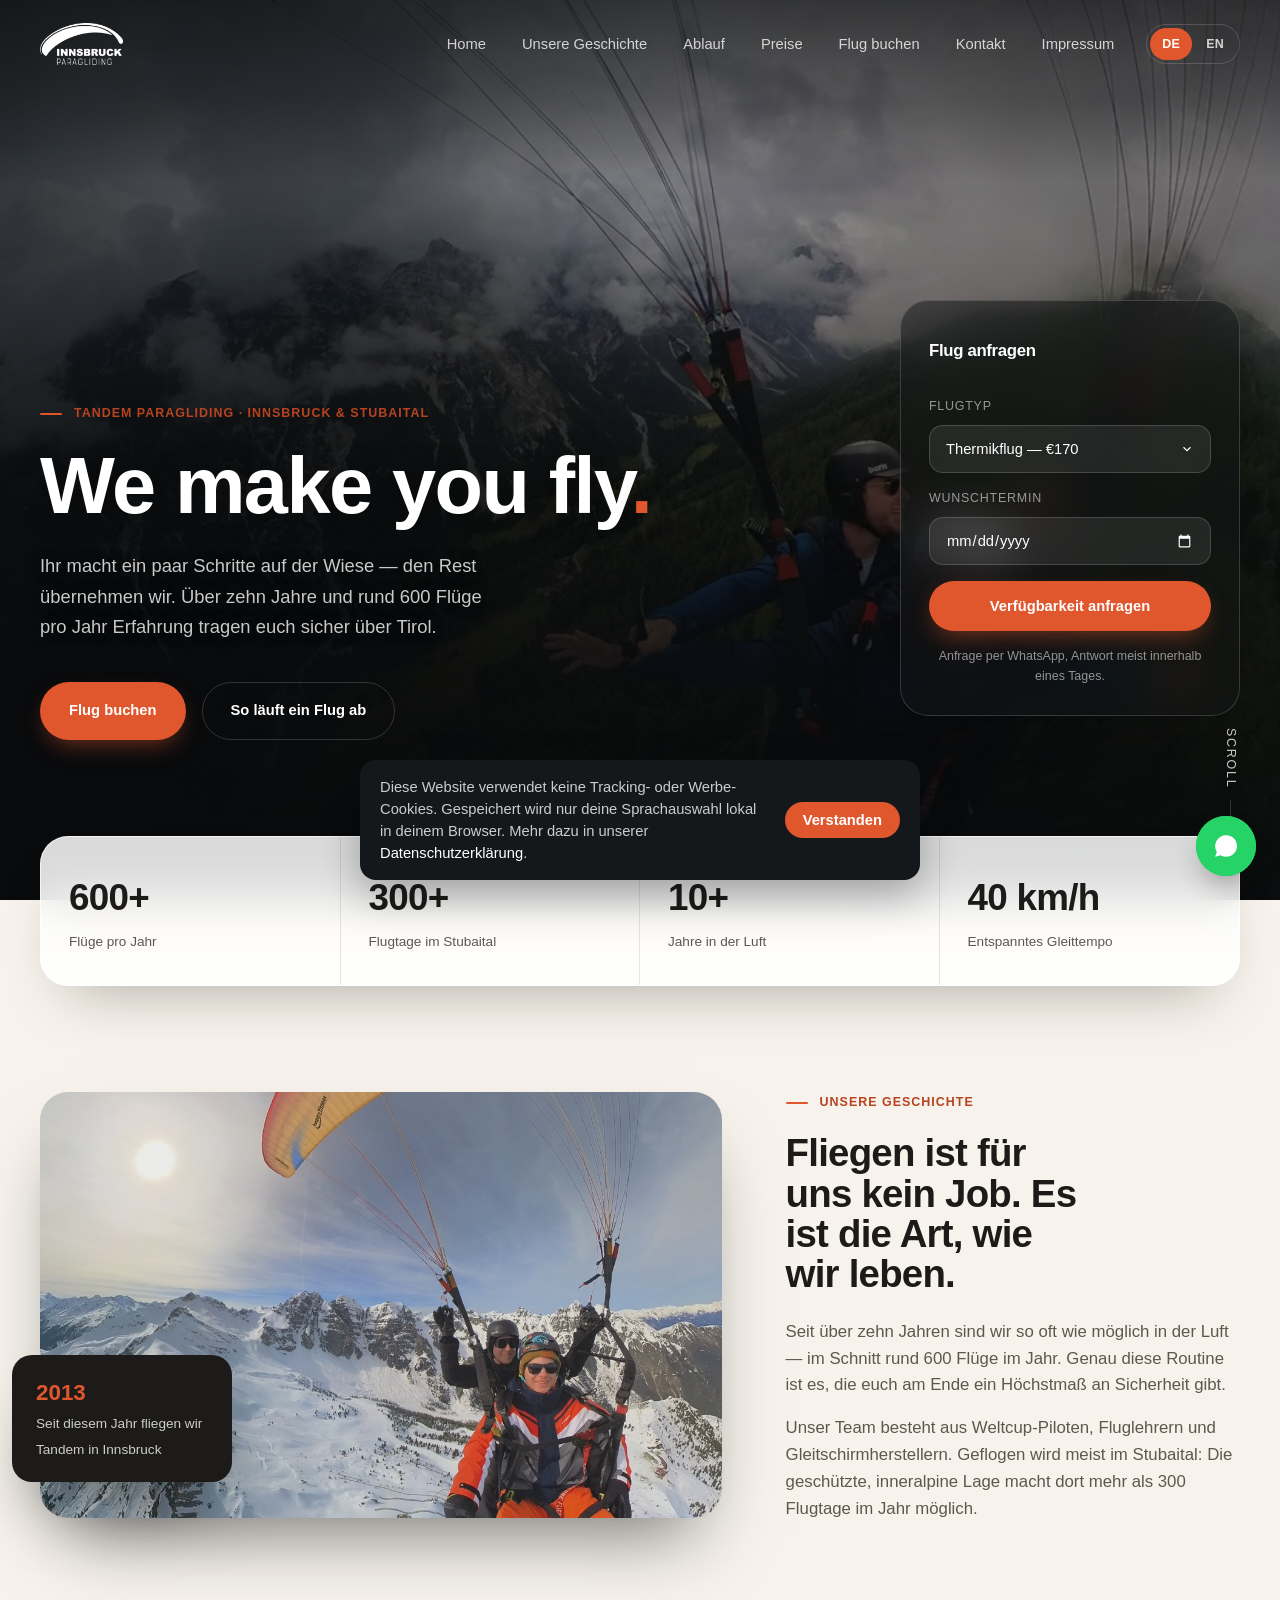
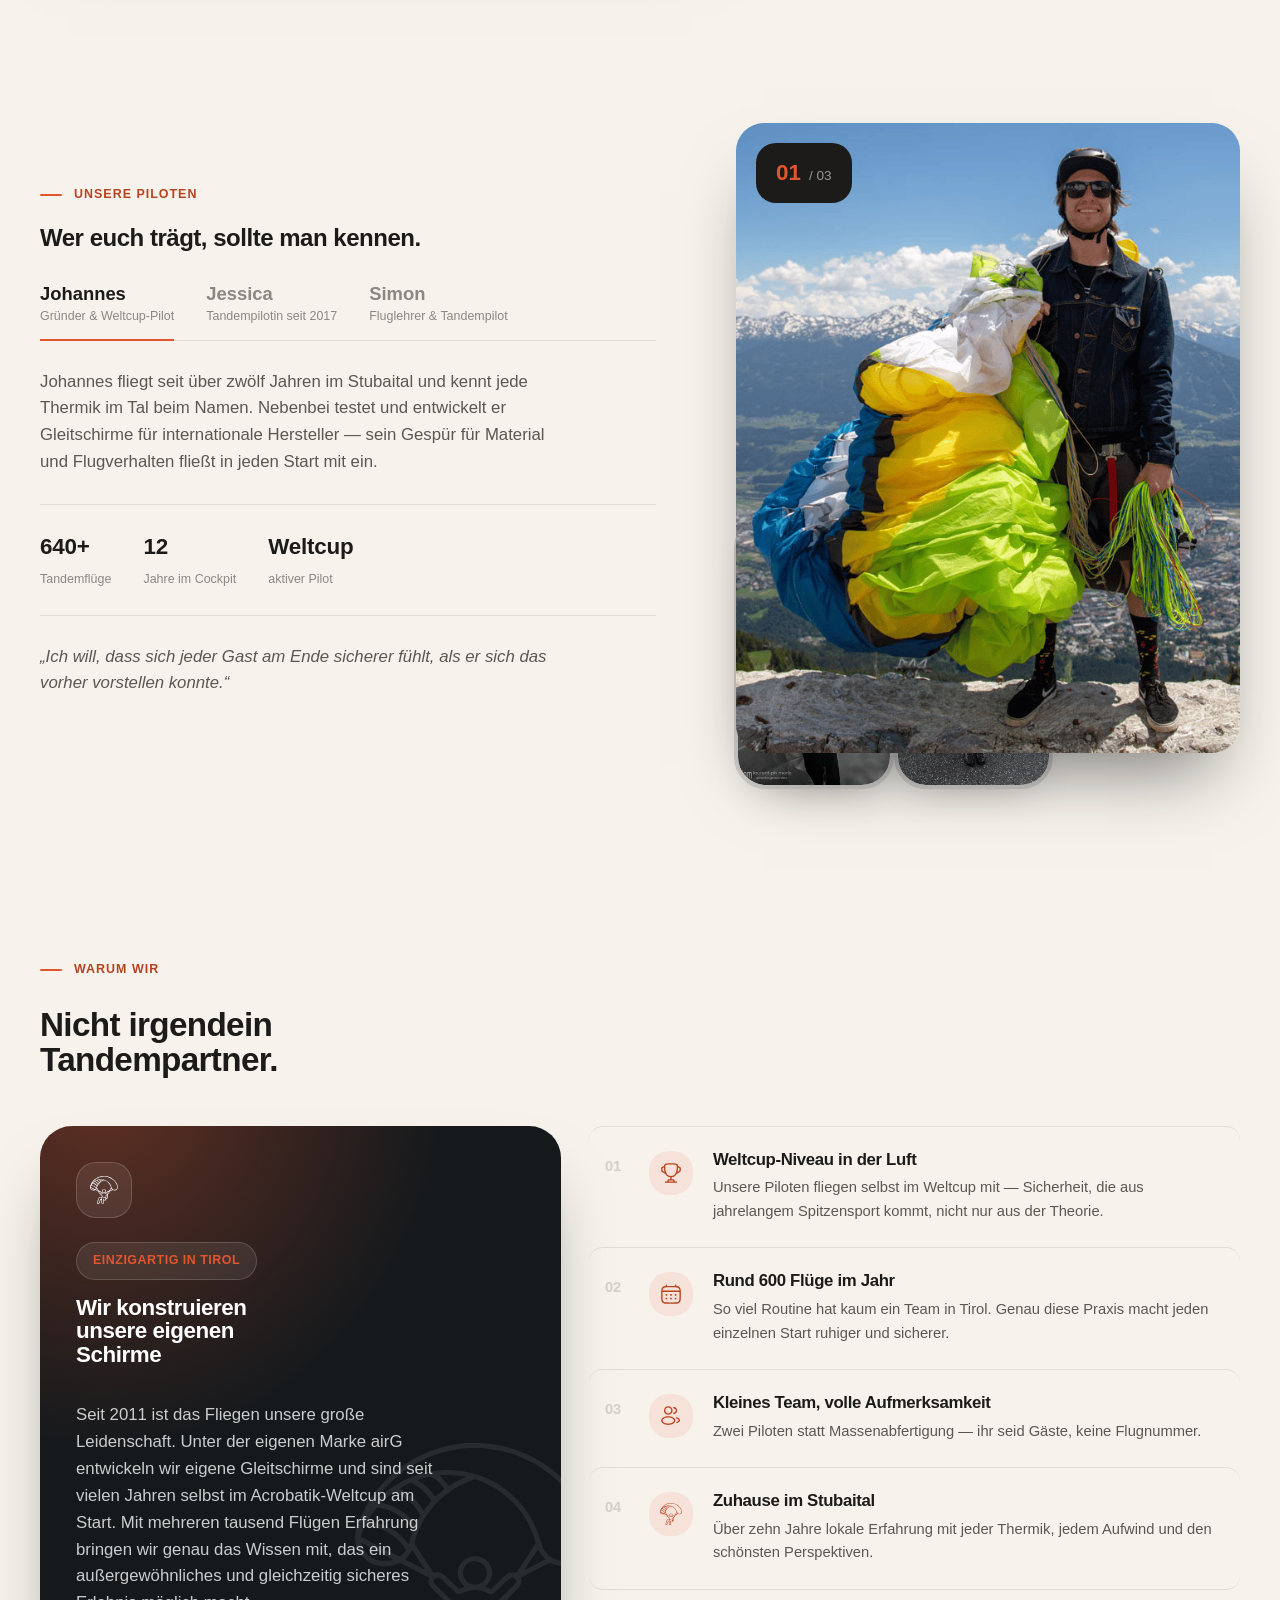
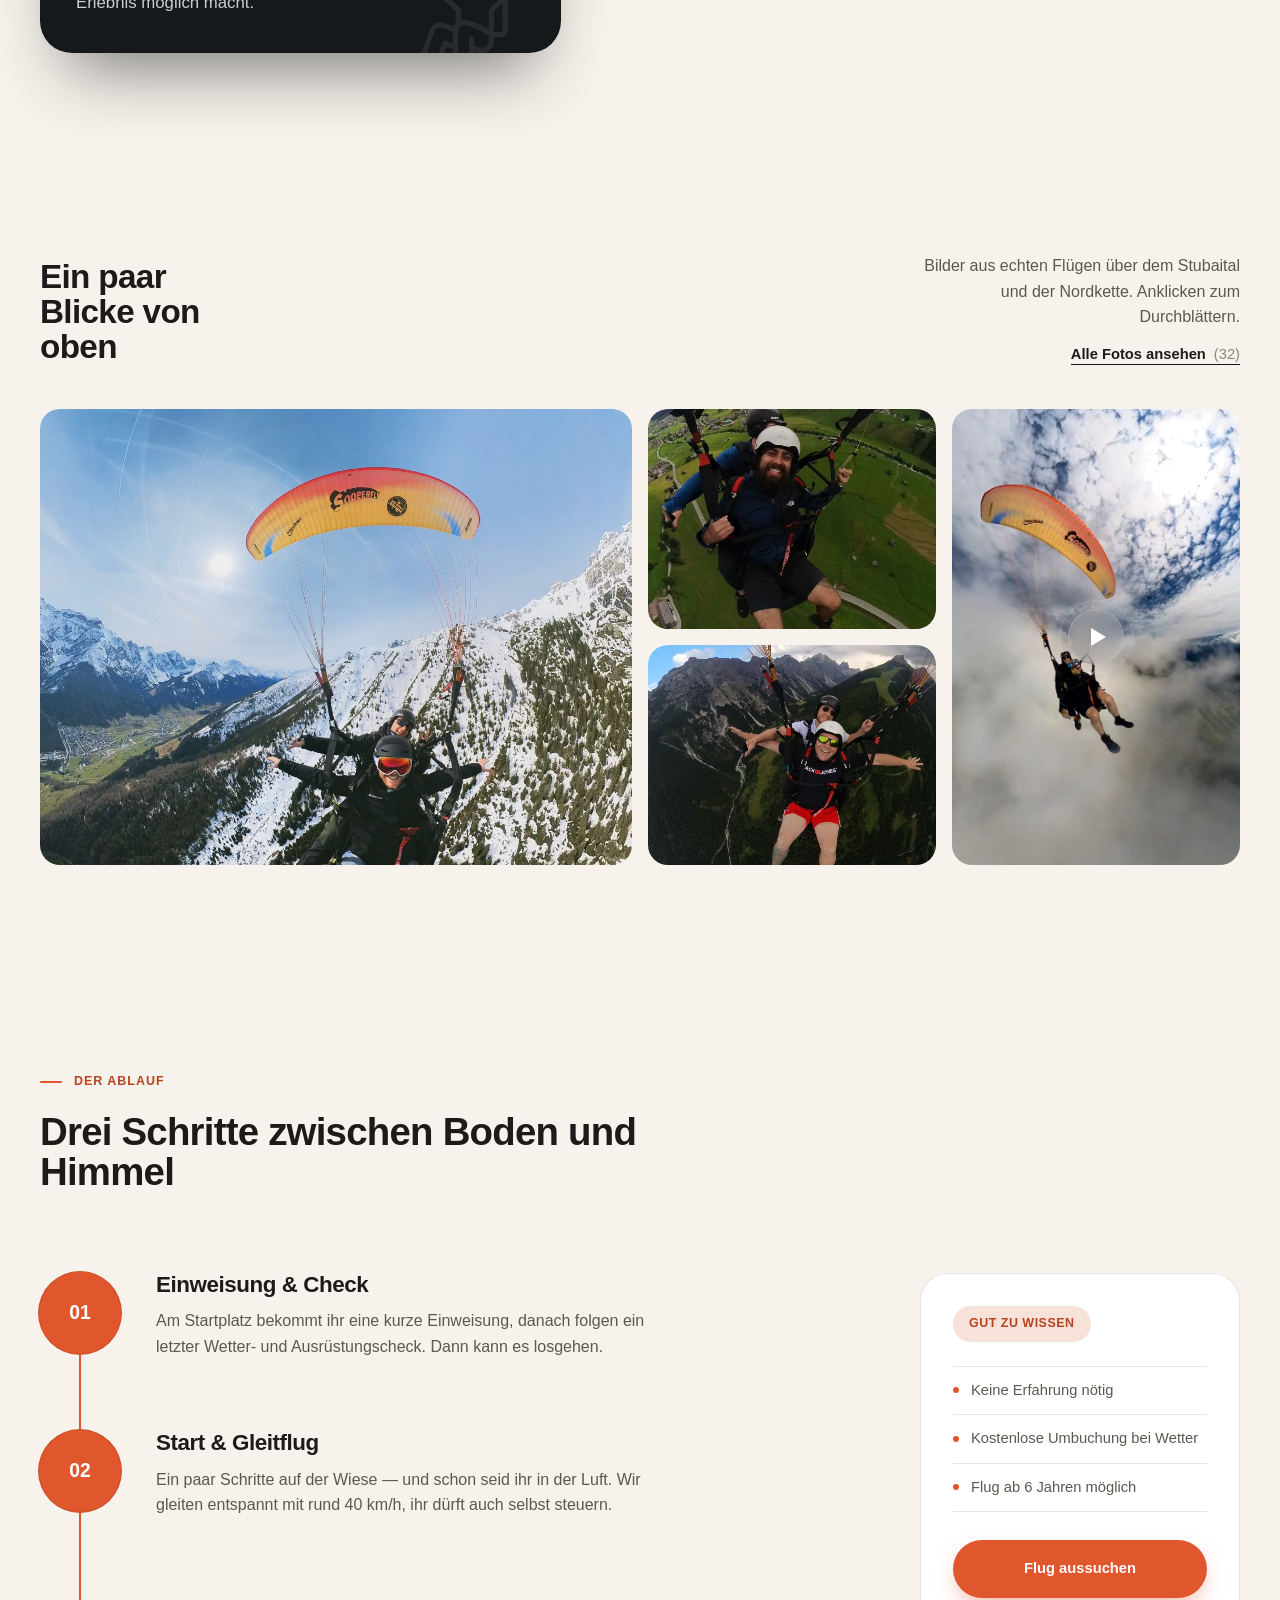
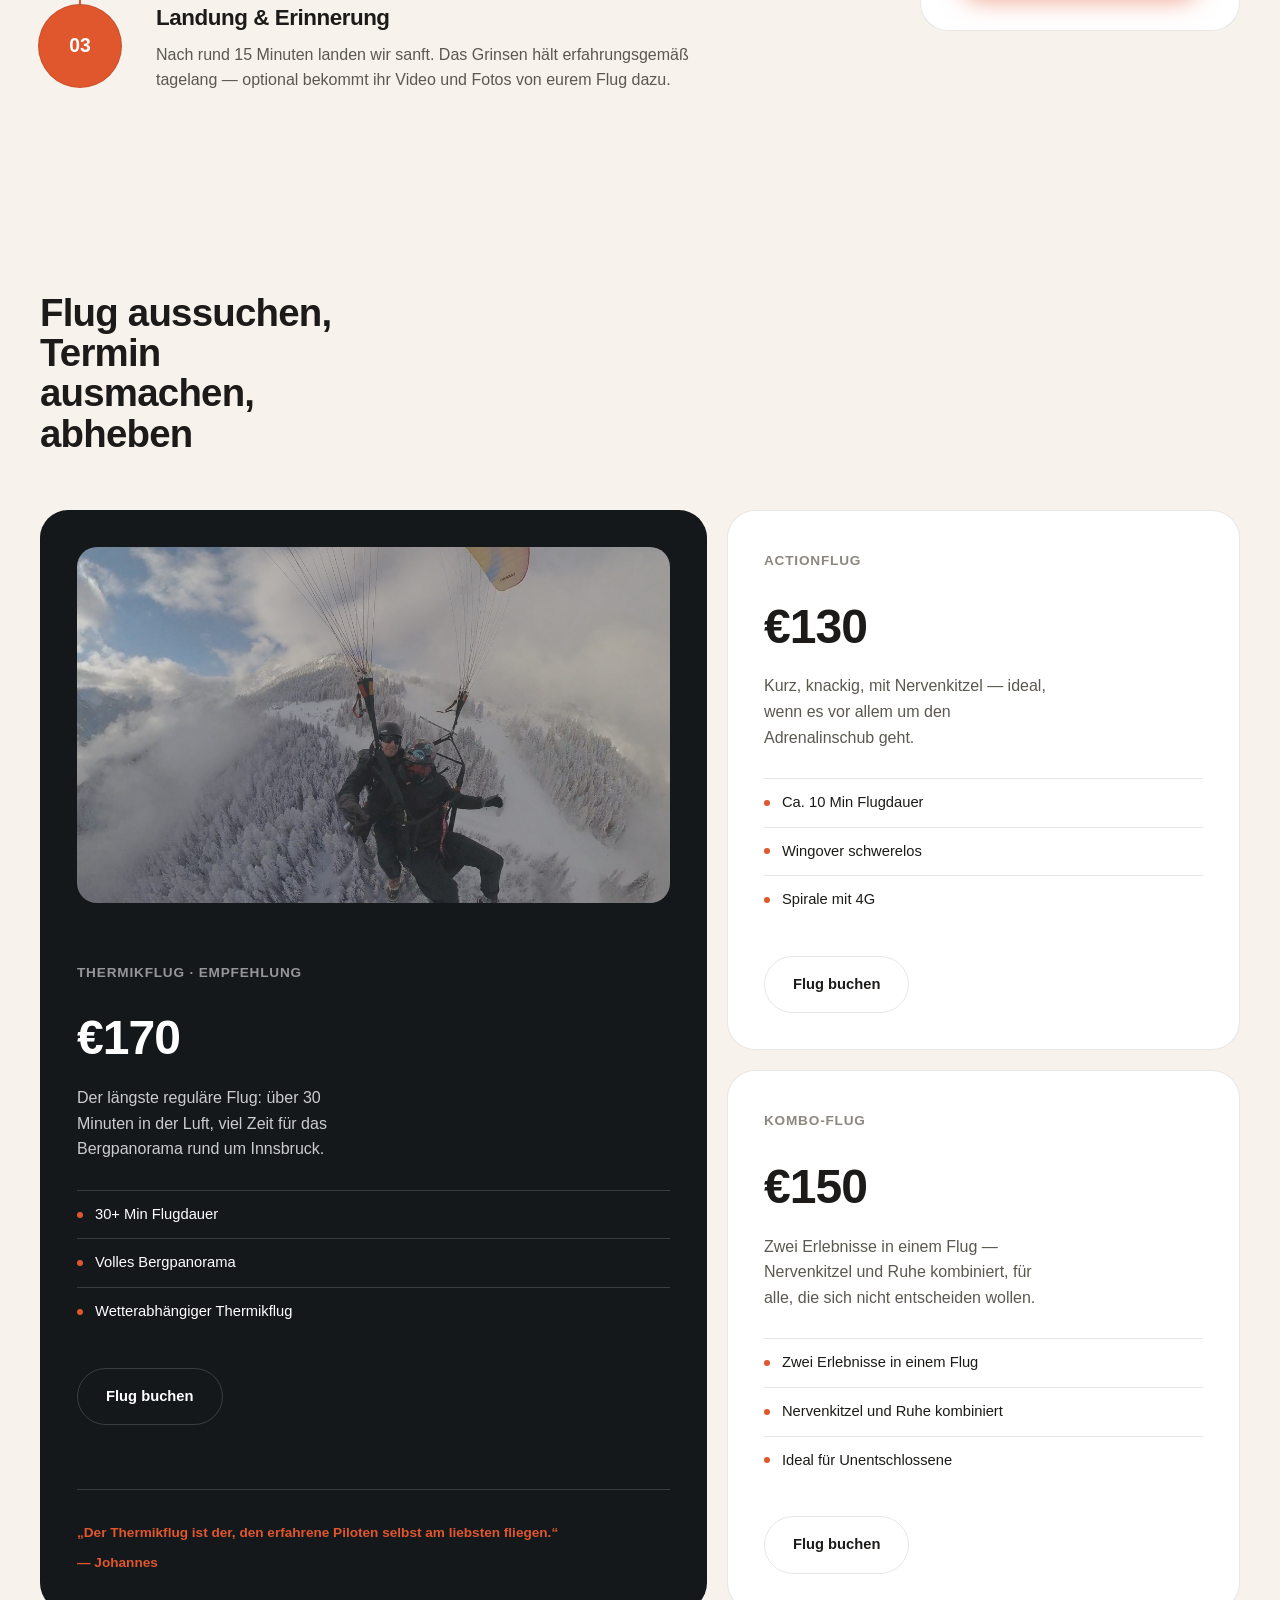
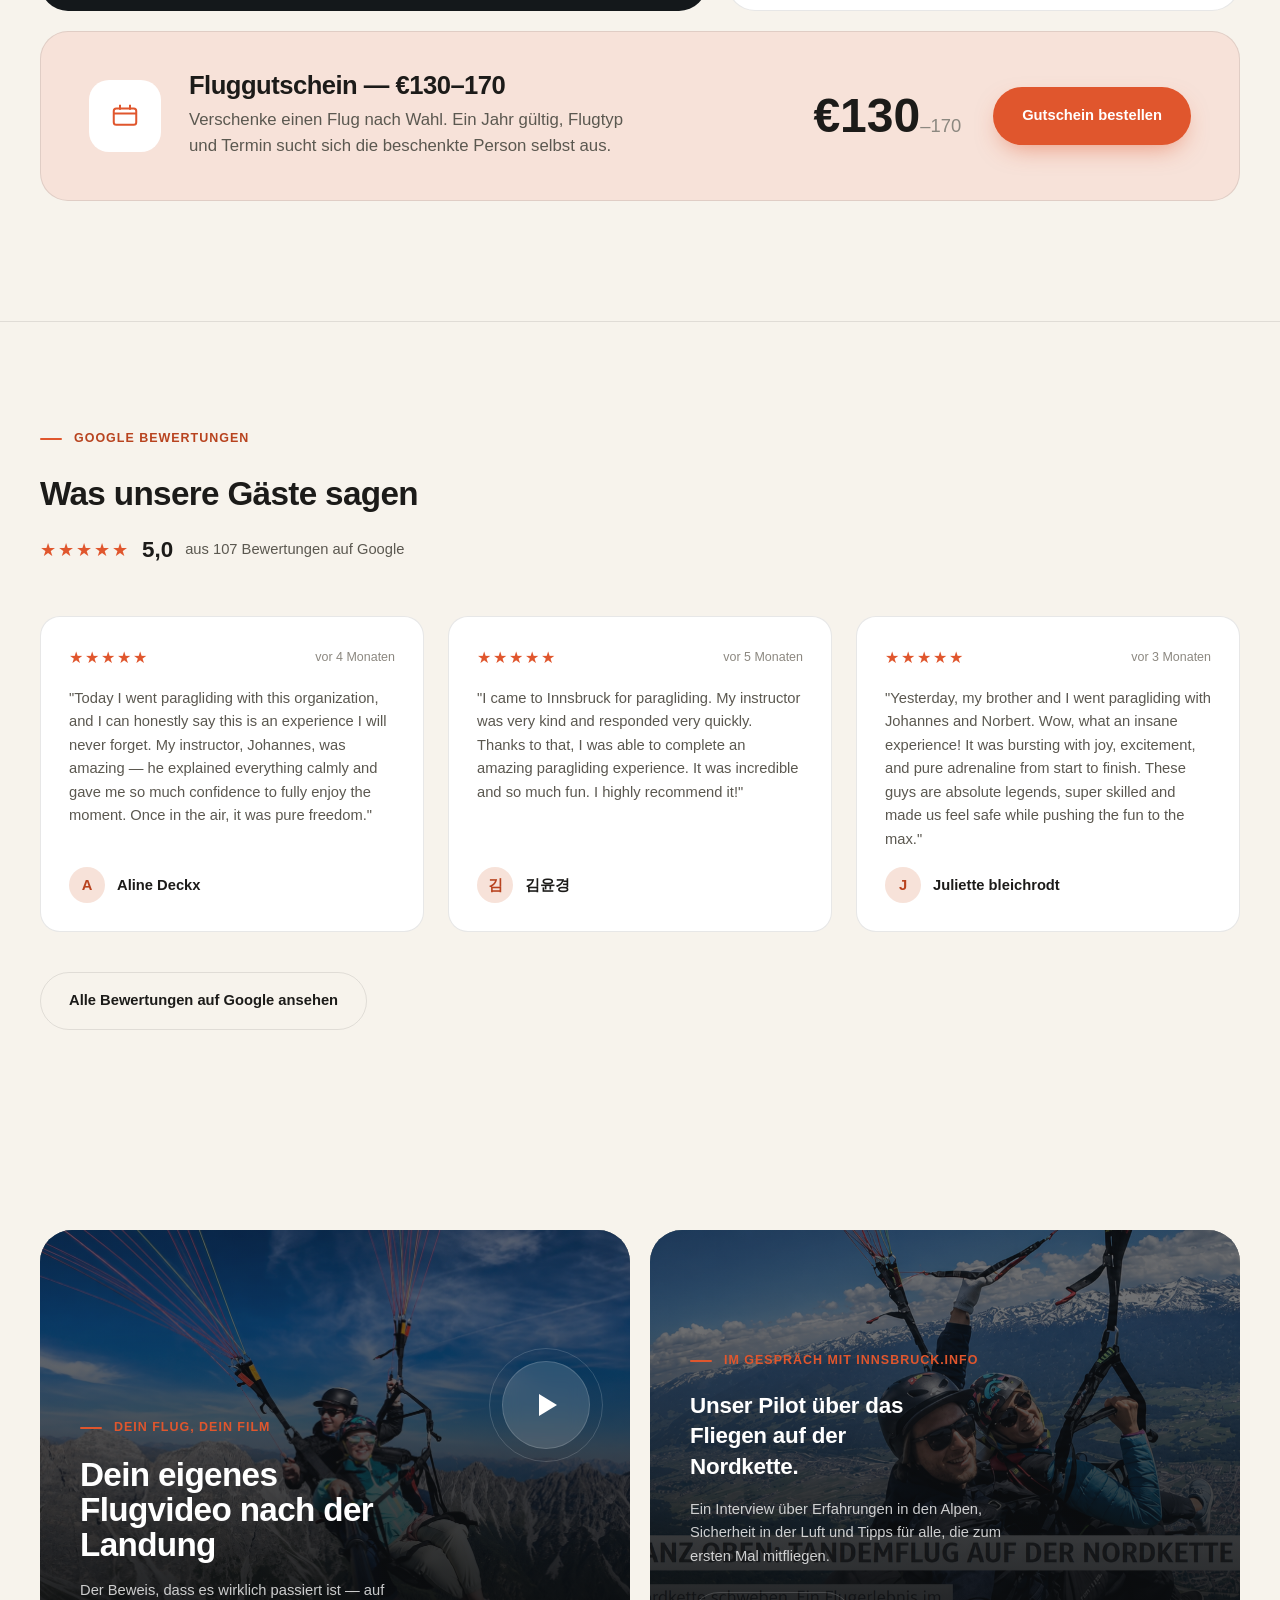
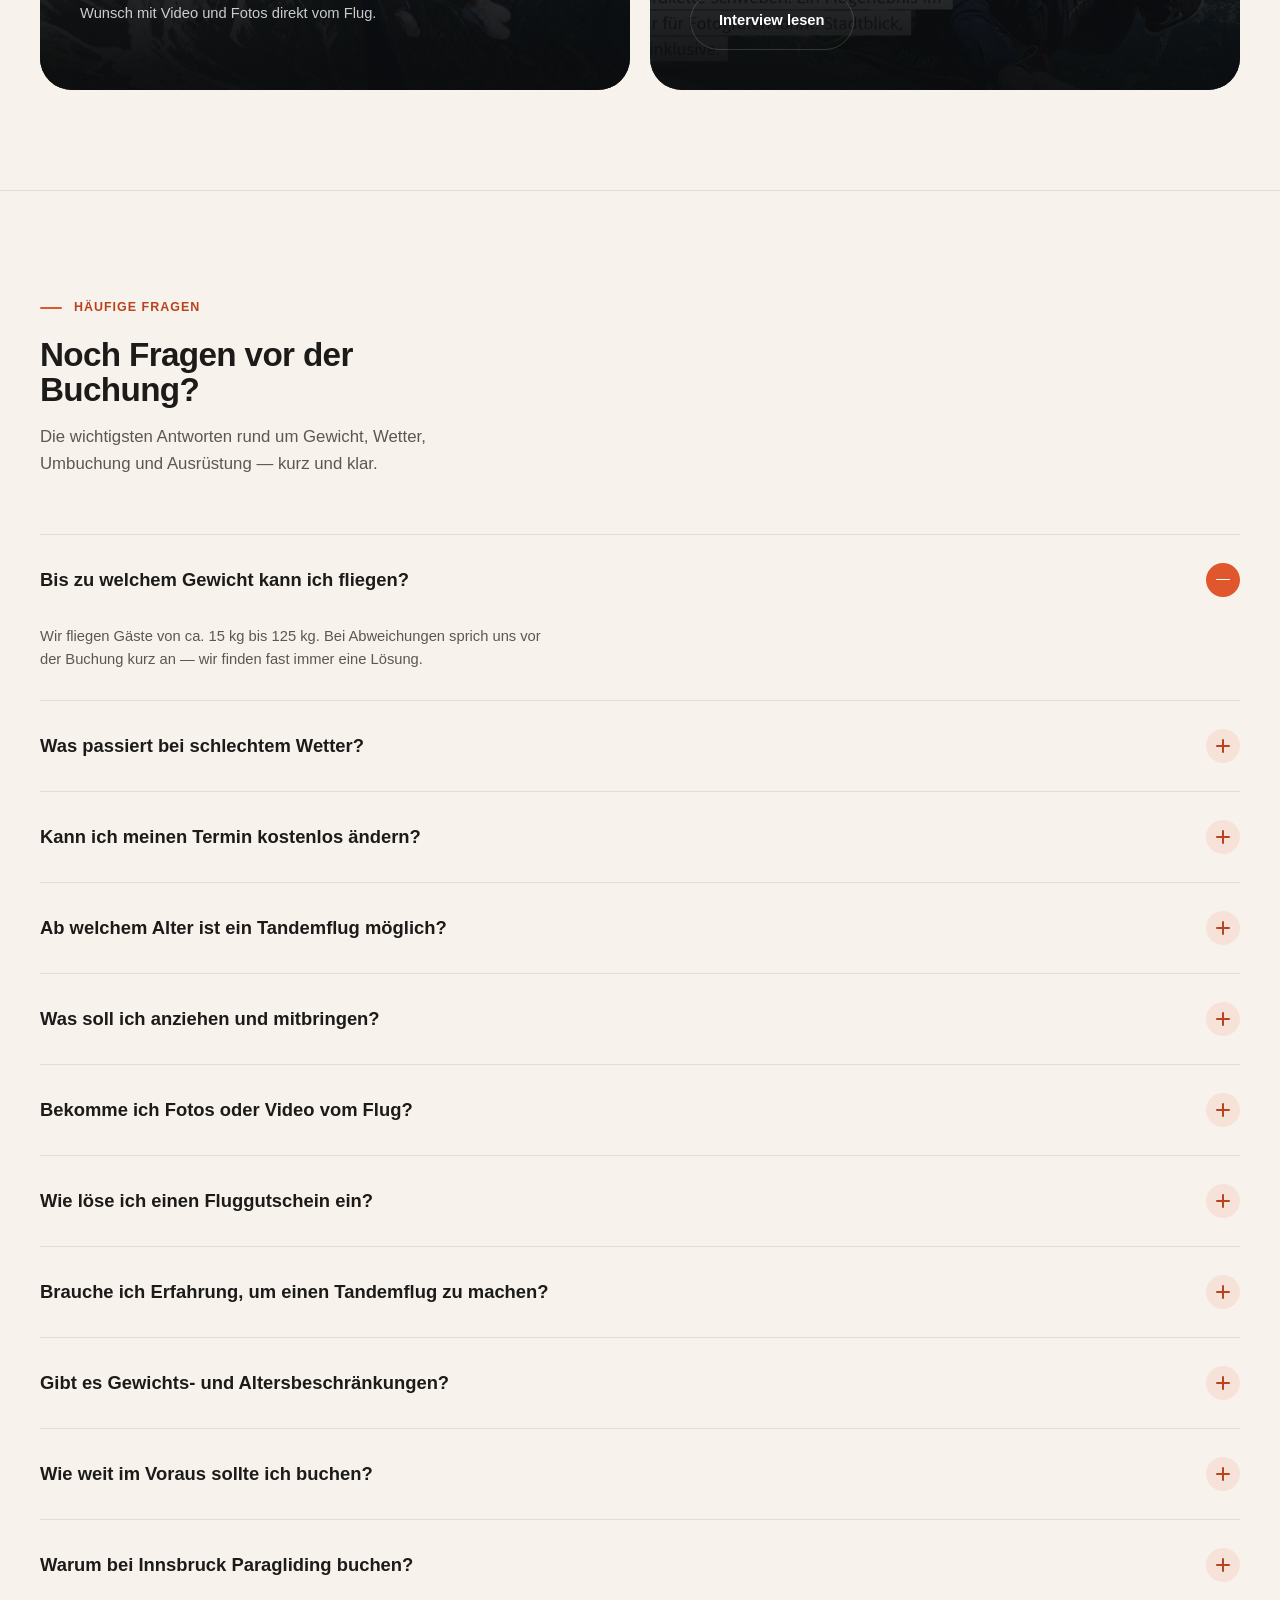
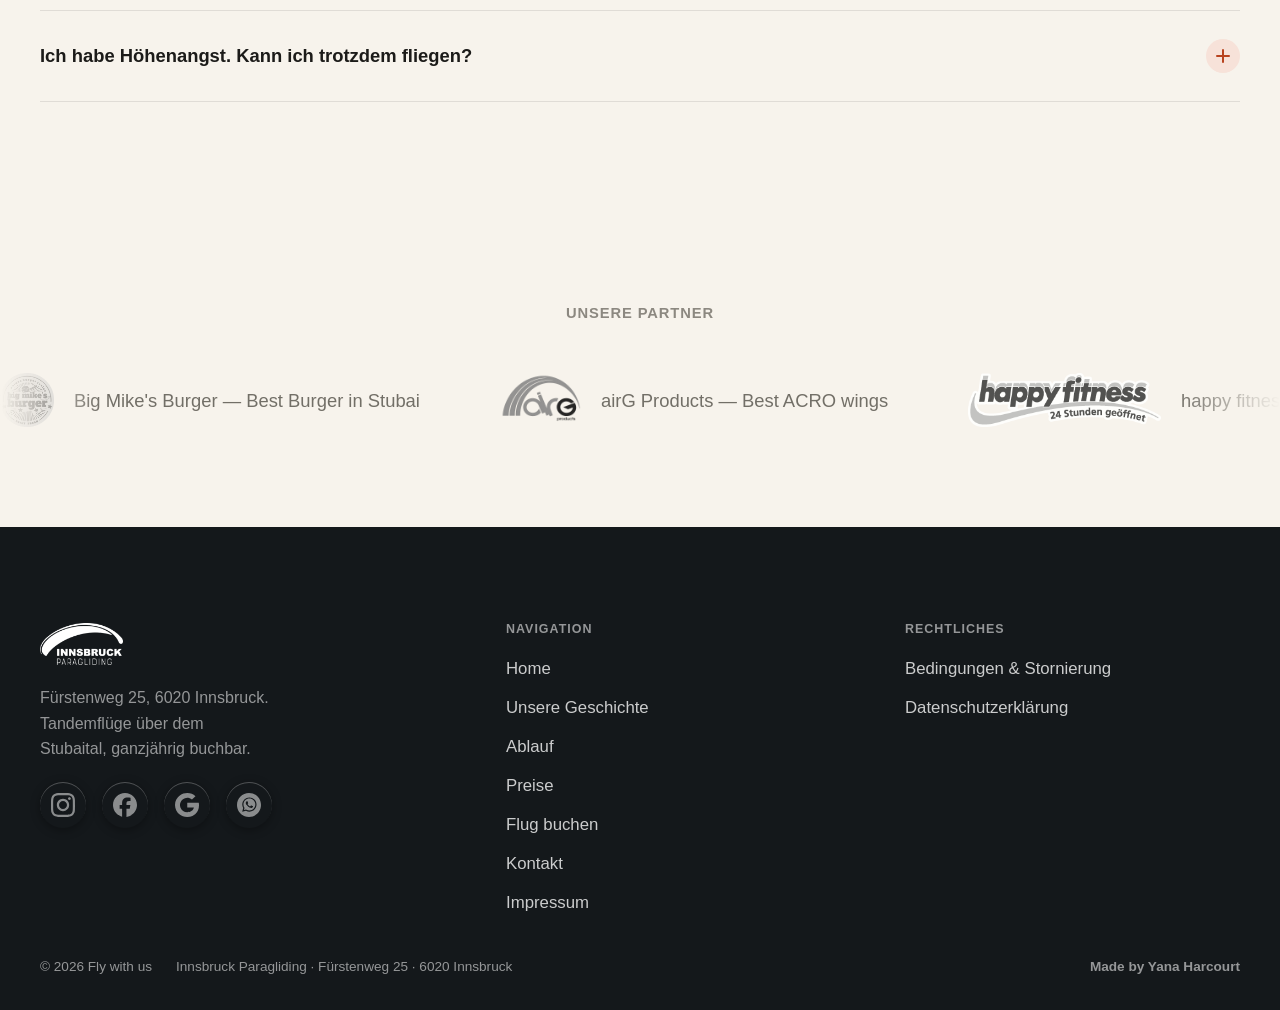
==== commit c2b7ba8e: "commit" ====
--- a/index.html
+++ b/index.html
@@ -101,7 +101,6 @@
               <li data-value="Actionflug (130€)" role="option" data-i18n="hero.book.opt1">Actionflug — €130</li>
               <li data-value="Thermikflug (170€)" role="option" class="selected" data-i18n="hero.book.opt2">Thermikflug
                 — €170</li>
-              <li data-value="Premiumflug (200€)" role="option" data-i18n="hero.book.opt3">Premiumflug — €200</li>
               <li data-value="Fluggutschein (130–170€)" role="option" data-i18n="hero.book.opt4">Fluggutschein —
                 €130–170</li>
             </ul>
@@ -446,8 +445,7 @@
               <p data-i18n="step1.p">Am Startplatz bekommt ihr eine kurze Einweisung, danach folgen ein letzter Wetter-
                 und Ausrüstungscheck.
                 Dann kann es losgehen.</p>
-              <div class="step-tags step-tags-spacer" aria-hidden="true"><span data-i18n="step2.tag1">Wingover — schwerelos</span><span
-                  data-i18n="step2.tag2">Spirale — ca. 4G</span></div>
+              <div class="step-tags step-tags-spacer" aria-hidden="true"></div>
             </div>
           </div>
           <div class="process-step delay-1" data-reveal>
@@ -455,8 +453,7 @@
             <div class="step-body">
               <h3 data-i18n="step2.h3">Start &amp; Gleitflug</h3>
               <p data-i18n="step2.p">Ein paar Schritte auf der Wiese — und schon seid ihr in der Luft. Wir gleiten entspannt mit rund 40 km/h, ihr dürft auch selbst steuern.</p>
-              <div class="step-tags"><span data-i18n="step2.tag1">Wingover — schwerelos</span><span
-                  data-i18n="step2.tag2">Spirale — ca. 4G</span></div>
+              <div class="step-tags"></div>
             </div>
           </div>
           <div class="process-step delay-2" data-reveal>
@@ -464,8 +461,7 @@
             <div class="step-body">
               <h3 data-i18n="step3.h3">Landung &amp; Erinnerung</h3>
               <p data-i18n="step3.p">Nach rund 15 Minuten landen wir sanft. Das Grinsen hält erfahrungsgemäß tagelang — optional bekommt ihr Video und Fotos von eurem Flug dazu.</p>
-              <div class="step-tags step-tags-spacer" aria-hidden="true"><span data-i18n="step2.tag1">Wingover — schwerelos</span><span
-                  data-i18n="step2.tag2">Spirale — ca. 4G</span></div>
+              <div class="step-tags step-tags-spacer" aria-hidden="true"></div>
             </div>
           </div>
         </div>
@@ -523,15 +519,15 @@
         </div>
 
         <div class="price-card delay-2" data-reveal>
-          <span class="price-tag" data-i18n="card3.tag">Premiumflug</span>
-          <div class="price-amount">€200</div>
-          <p data-i18n="card3.p">Die entspannteste Variante mit der meisten Zeit in der Luft — viel Ruhe, viel Aussicht, ausgiebig Zeit für Fotos.</p>
+          <span class="price-tag" data-i18n="card3.tag">Kombo-Flug</span>
+          <div class="price-amount">€150</div>
+          <p data-i18n="card3.p">Zwei Erlebnisse in einem Flug — Nervenkitzel und Ruhe kombiniert, für alle, die sich nicht entscheiden wollen.</p>
           <ul class="price-list">
-            <li data-i18n="card3.li1">Längste Flugzeit im Programm</li>
-            <li data-i18n="card3.li2">Ruhiges, fotogenes Gleiten</li>
-            <li data-i18n="card3.li3">Ideal für den ersten Flug</li>
+            <li data-i18n="card3.li1">Zwei Erlebnisse in einem Flug</li>
+            <li data-i18n="card3.li2">Nervenkitzel und Ruhe kombiniert</li>
+            <li data-i18n="card3.li3">Ideal für Unentschlossene</li>
           </ul>
-          <a class="btn btn-ghost-light" href="shop.html#premium-tandemflug" data-i18n="card.btn">Flug buchen</a>
+          <a class="btn btn-ghost-light" href="shop.html#kombo-flug" data-i18n="card.btn">Flug buchen</a>
         </div>
 
         <div class="price-banner delay-3" data-reveal>
@@ -918,7 +914,7 @@
         'hero.cta1': 'Book a Flight', 'hero.cta2': 'How a Flight Works',
         'hero.book.title': 'Request a Flight', 'hero.book.labelType': 'Flight Type',
         'hero.book.opt1': 'Action Flight — €130', 'hero.book.opt2': 'Thermal Flight — €170',
-        'hero.book.opt3': 'Premium Flight — €200', 'hero.book.opt4': 'Flight Voucher — €130–170',
+        'hero.book.opt4': 'Flight Voucher — €130–170',
         'hero.book.labelDate': 'Preferred Date', 'hero.book.submit': 'Check Availability',
         'hero.book.note': 'Request via WhatsApp, we usually reply within a day.',
         'scroll.cue': 'Scroll',
@@ -949,7 +945,6 @@
         'step1.p': "At the launch site you'll get a short briefing, followed by a final weather and equipment check. Then it's time to go.",
         'step2.h3': 'Take-off &amp; Glide',
         'step2.p': "A few steps across the meadow — and you're already in the air. We glide relaxed at around 40 km/h, and you can even steer yourself.",
-        'step2.tag1': 'Wingover — weightless', 'step2.tag2': 'Spiral — approx. 4G',
         'step3.h3': 'Landing &amp; Memories',
         'step3.p': 'After about 15 minutes we land gently. The grin usually lasts for days — and you can optionally get video and photos of your flight.',
         'process.side.tag': 'Good to Know',
@@ -964,10 +959,10 @@
         'card2.tag': 'Action Flight',
         'card2.p': "Short, snappy, thrilling — ideal if it's mainly about the adrenaline rush.",
         'card2.li1': 'Approx. 10 min flight time', 'card2.li2': 'Weightless wingover', 'card2.li3': '4G spiral',
-        'card3.tag': 'Premium Flight',
-        'card3.p': 'The most relaxed option with the most time in the air — plenty of calm, plenty of views, ample time for photos.',
-        'card3.li1': 'Longest flight time in the program', 'card3.li2': 'Calm, photogenic gliding', 'card3.li3': 'Ideal for your first flight',
         'card.btn': 'Book Flight',
+        'card3.tag': 'Combo Flight',
+        'card3.p': 'Two experiences in one flight — thrill and calm combined, for anyone who can\'t decide.',
+        'card3.li1': 'Two experiences in one flight', 'card3.li2': 'Thrill and calm combined', 'card3.li3': 'Ideal if you can\'t decide',
         'banner.h3': 'Flight Voucher — €130–170',
         'banner.p': 'Give the gift of a flight of choice. Valid for one year — the recipient chooses the flight type and date themselves.',
         'banner.btn': 'Order Voucher',
--- a/assets/css/styles.css
+++ b/assets/css/styles.css
@@ -1909,6 +1909,7 @@
 
 .step-tags-spacer {
   visibility: hidden;
+  display: none;
 }
 
 /* =========================================================
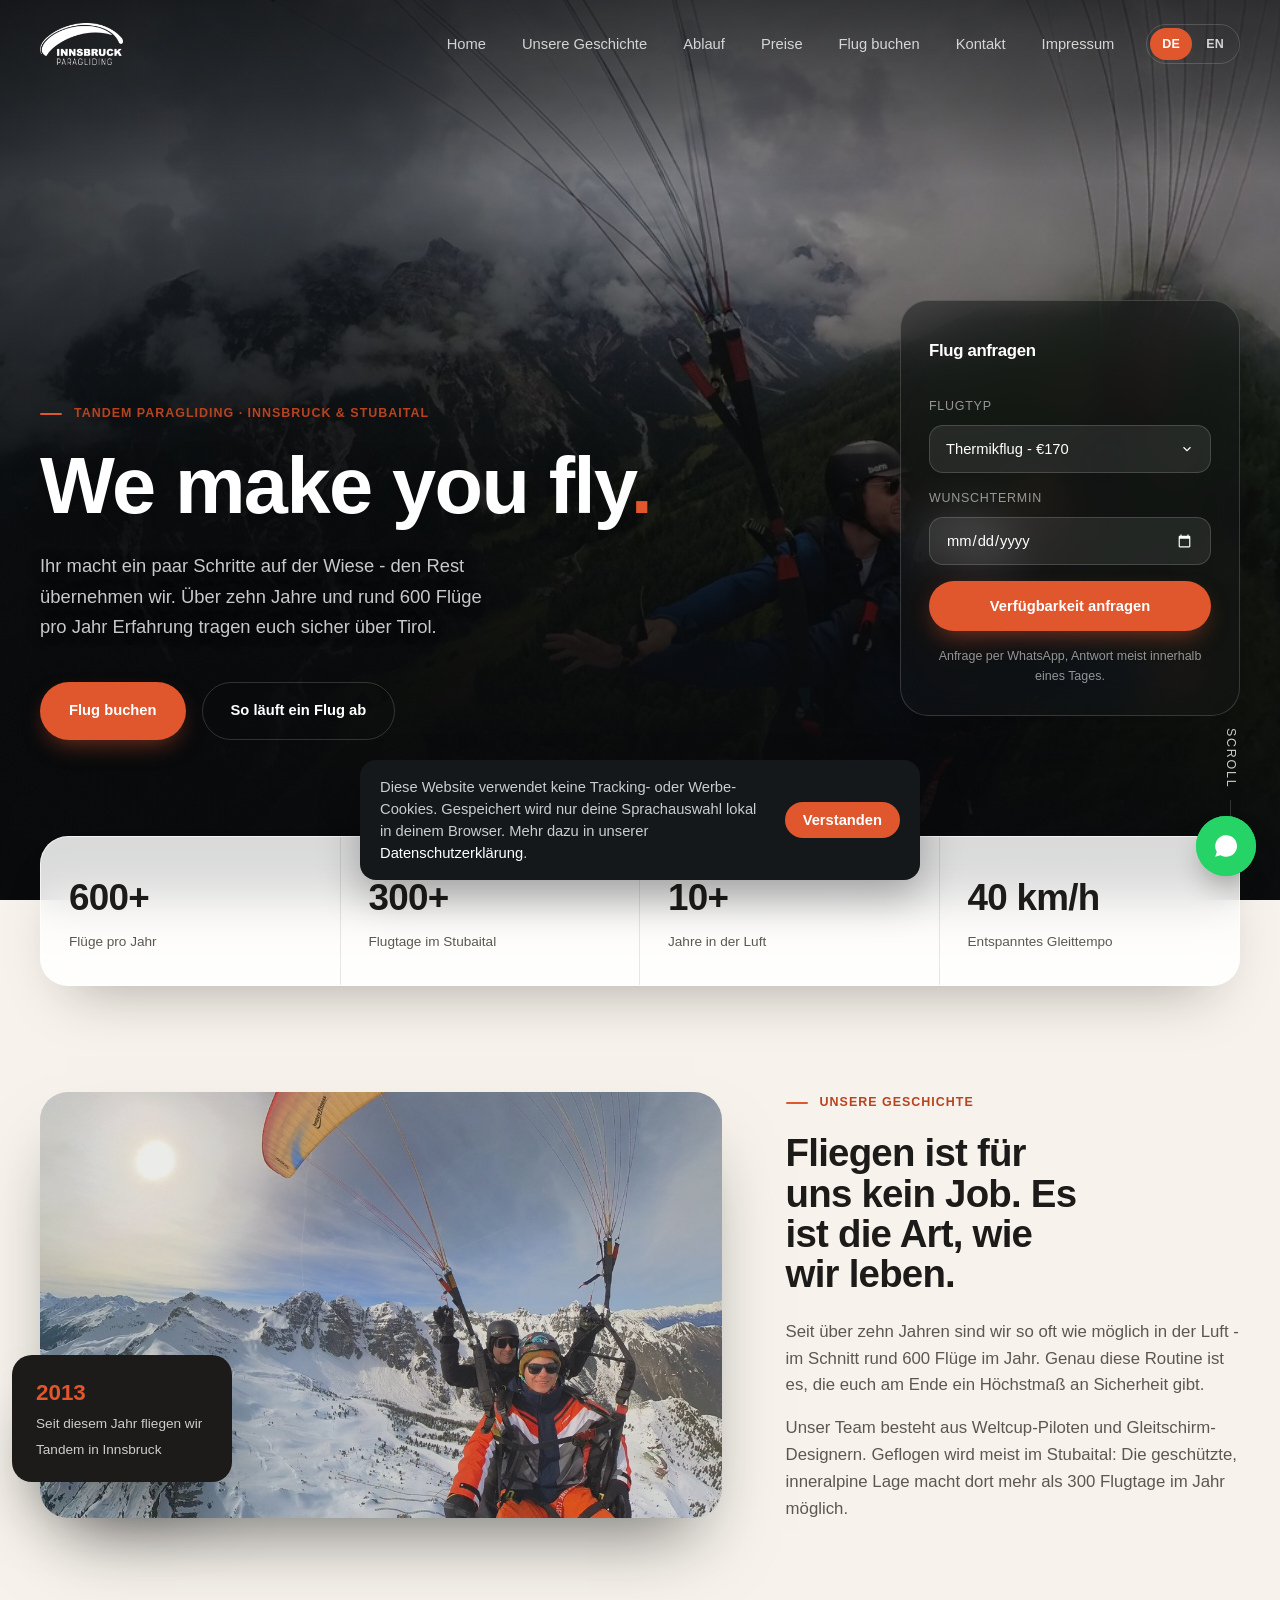
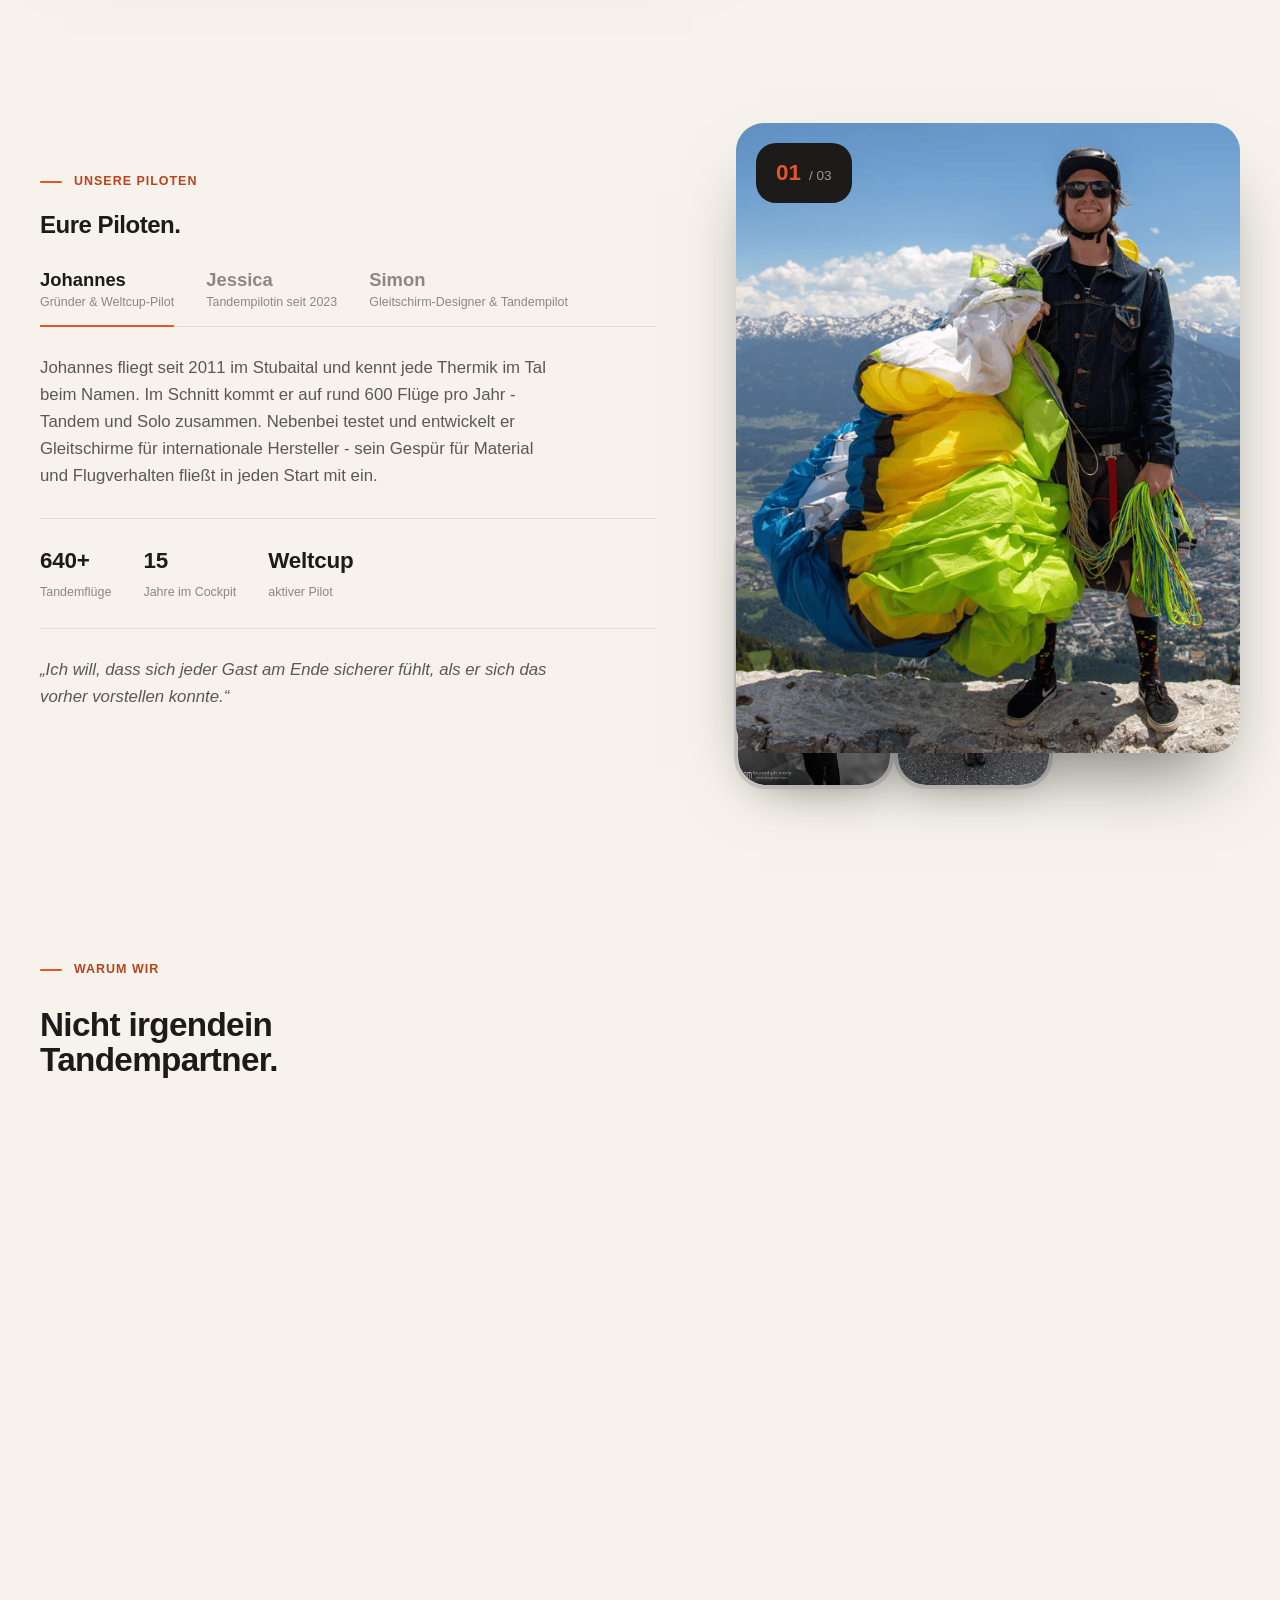
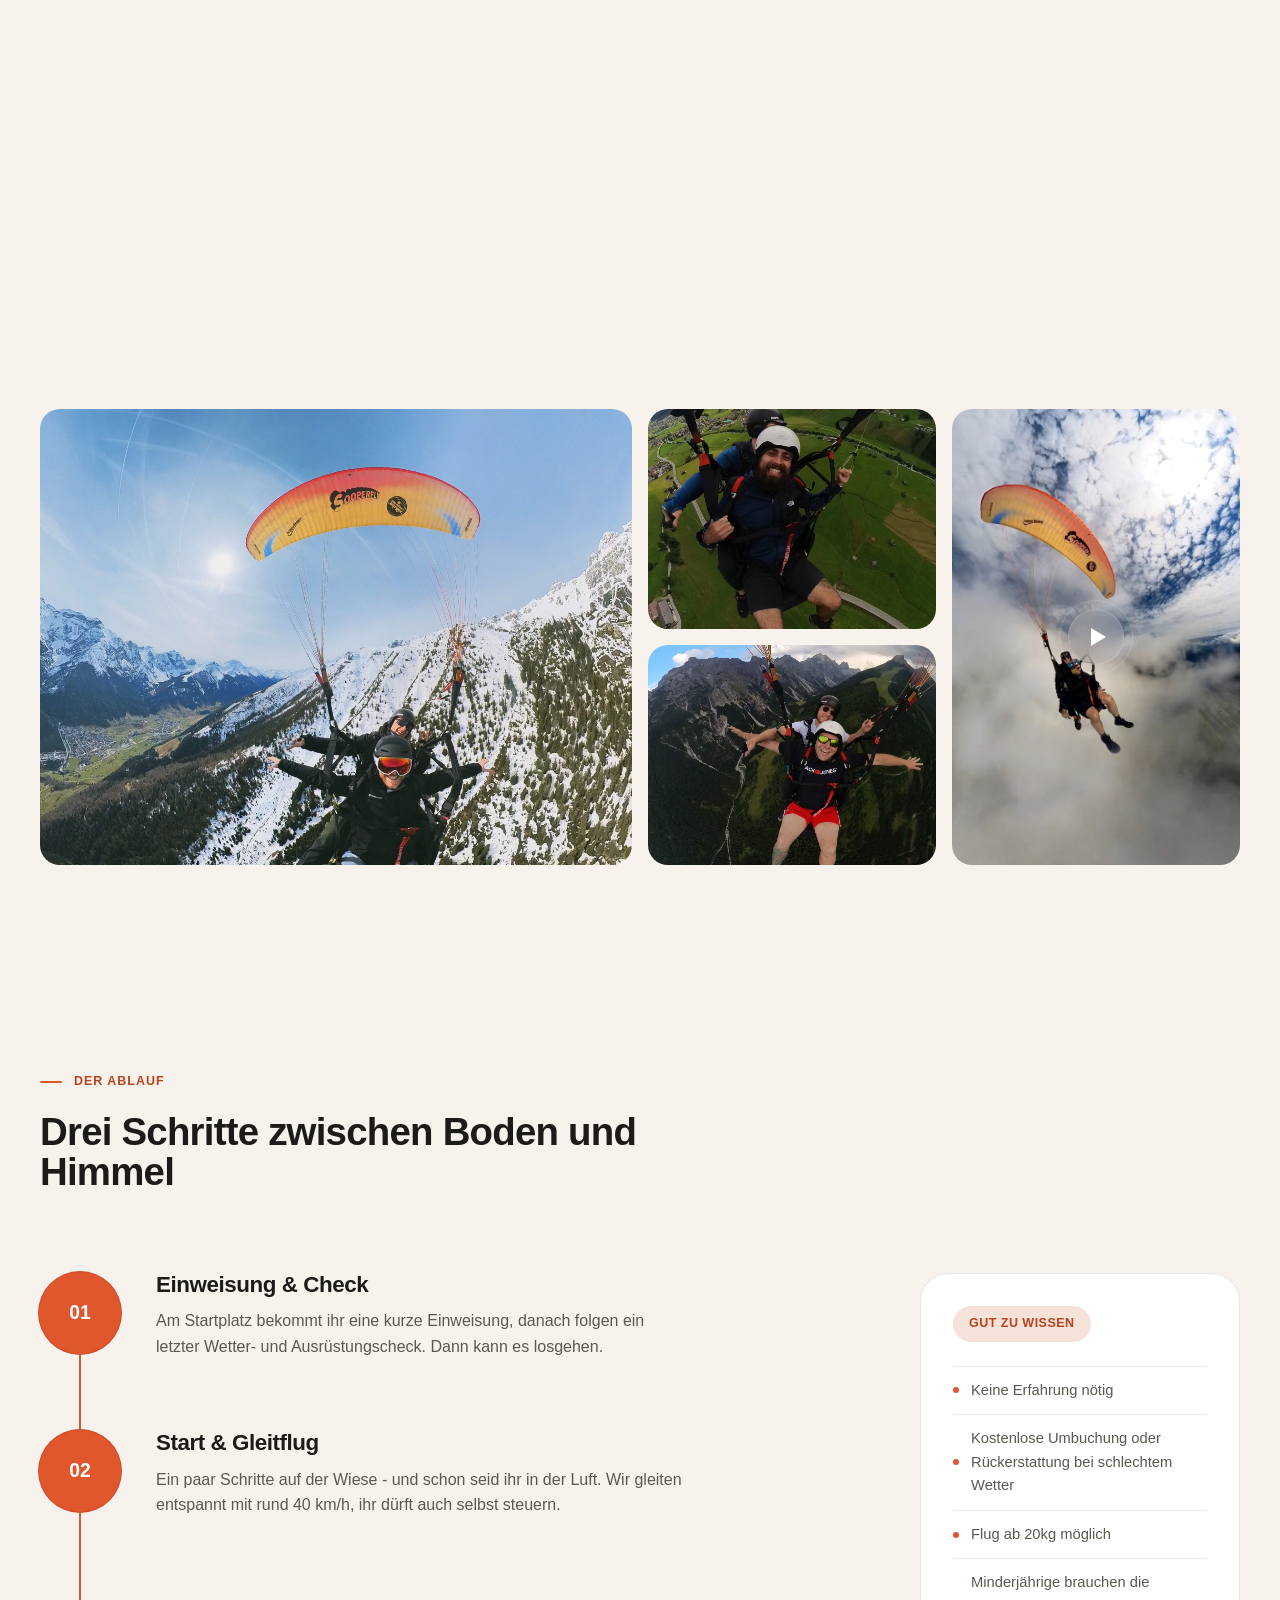
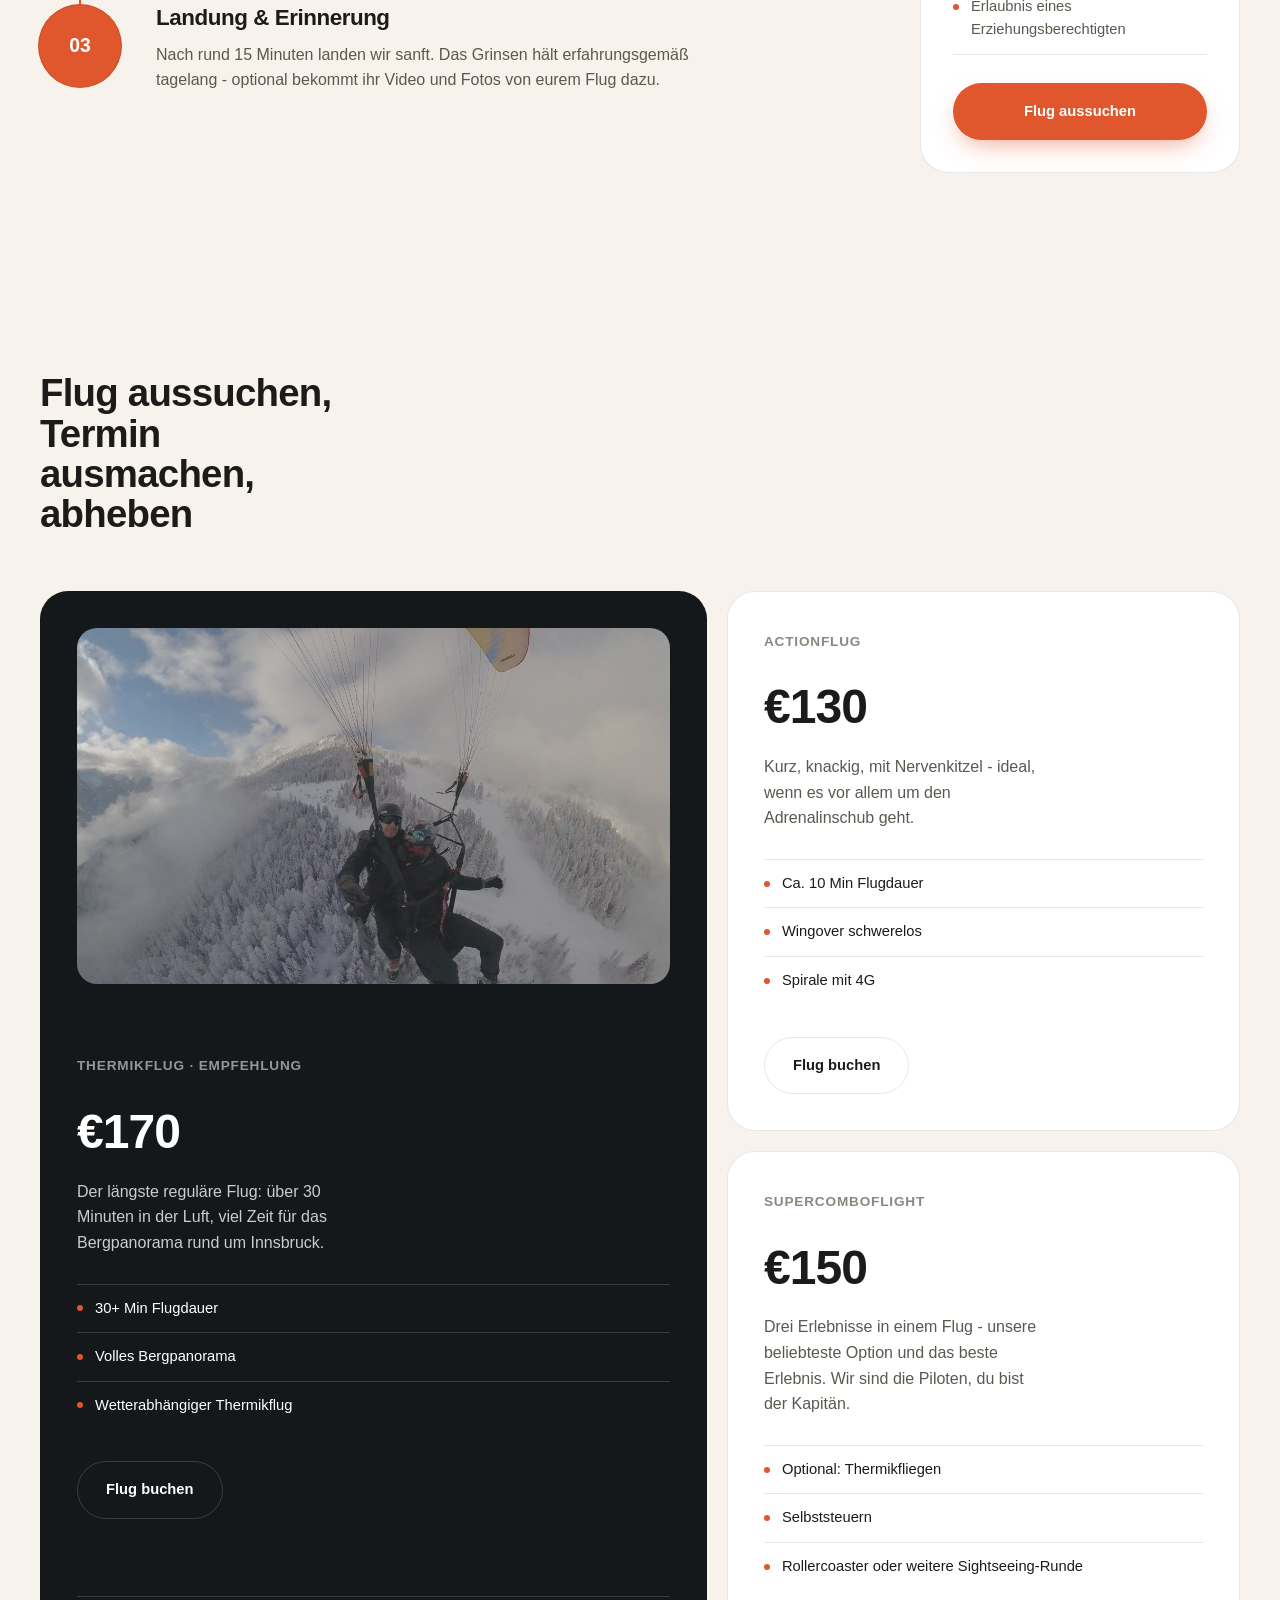
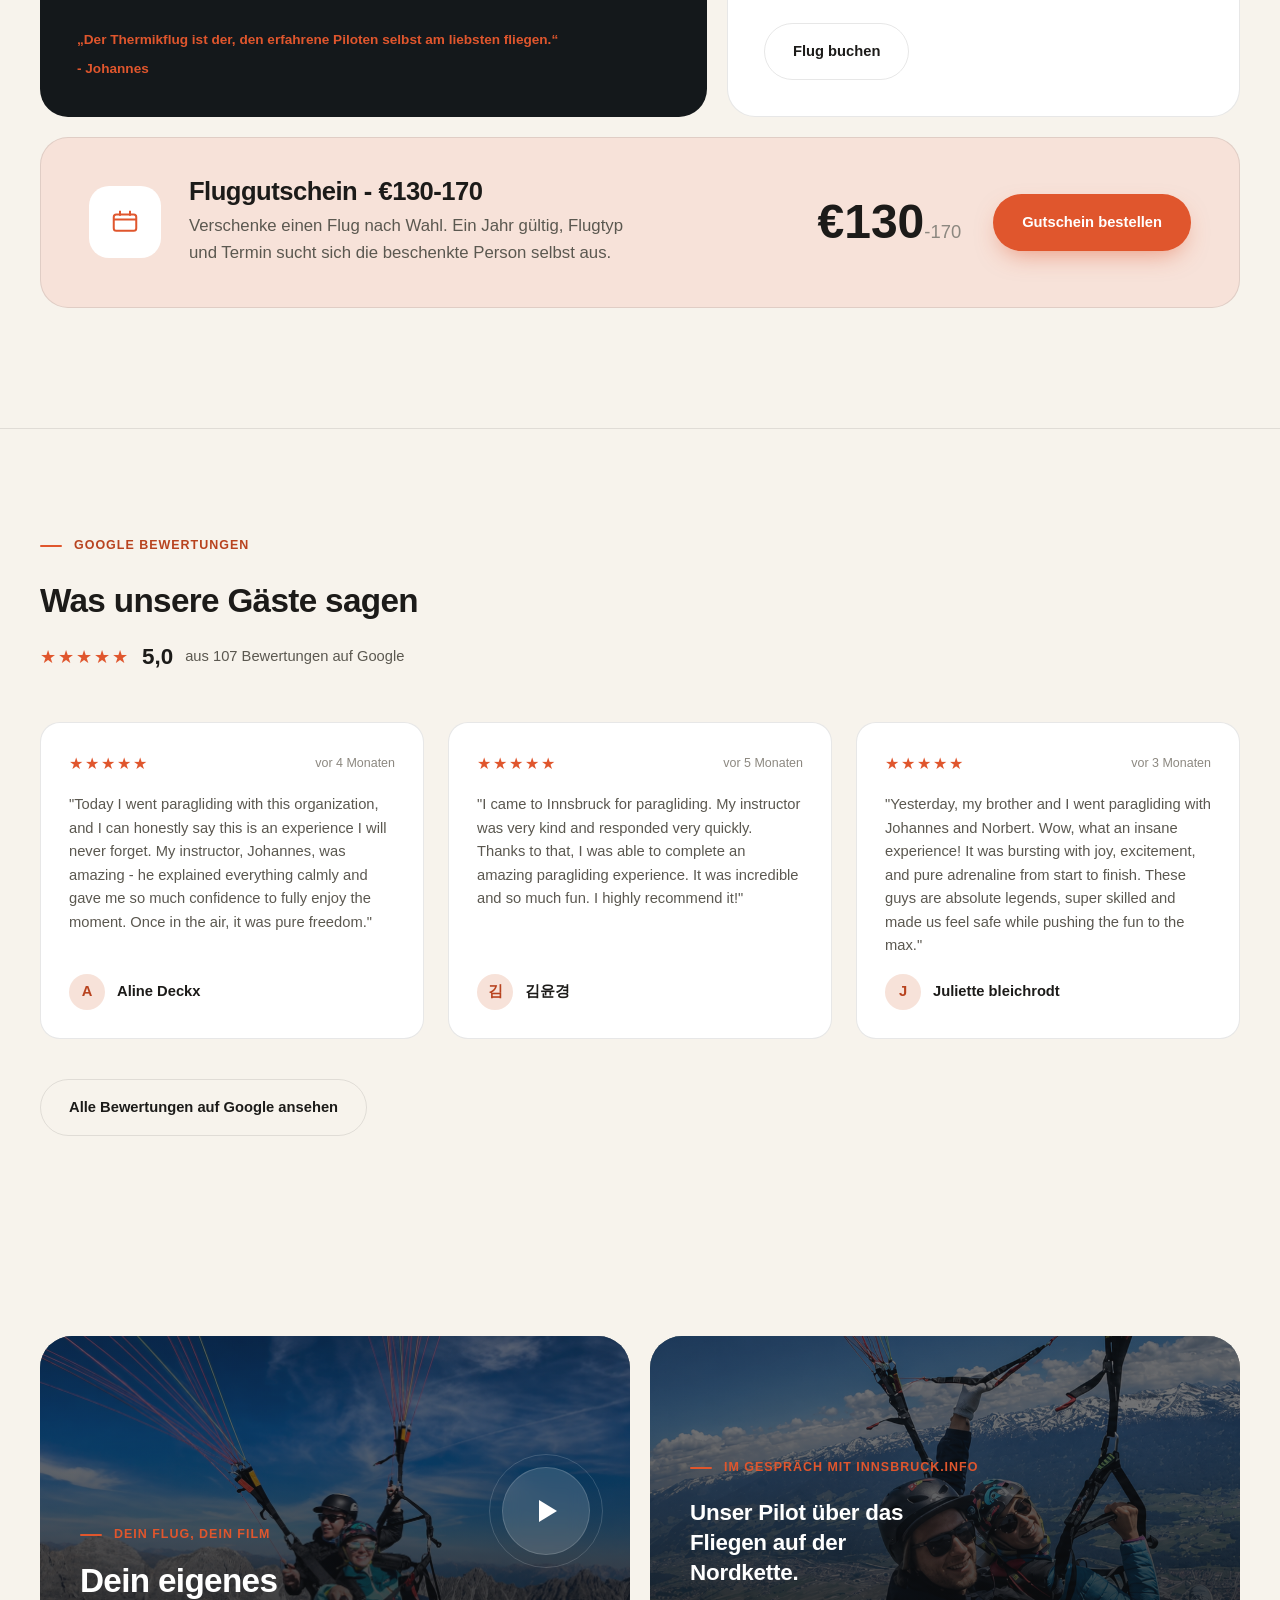
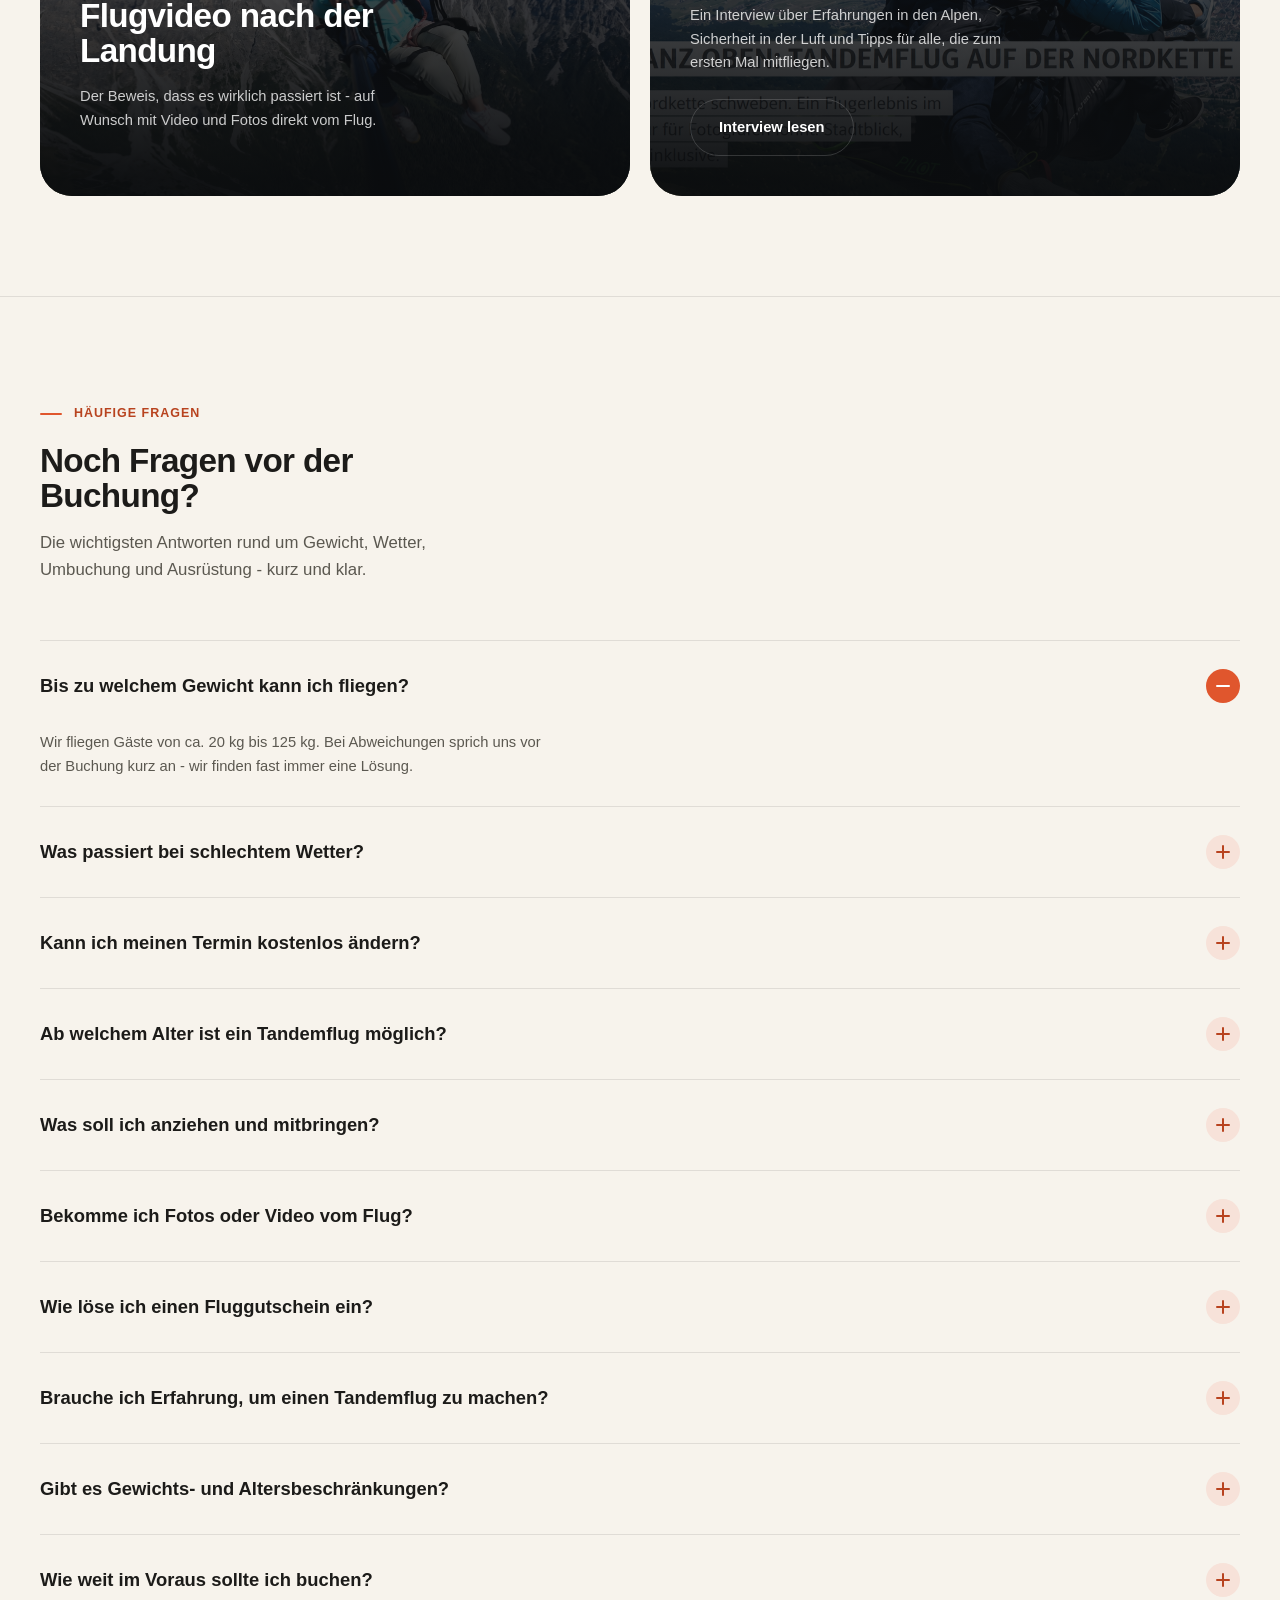
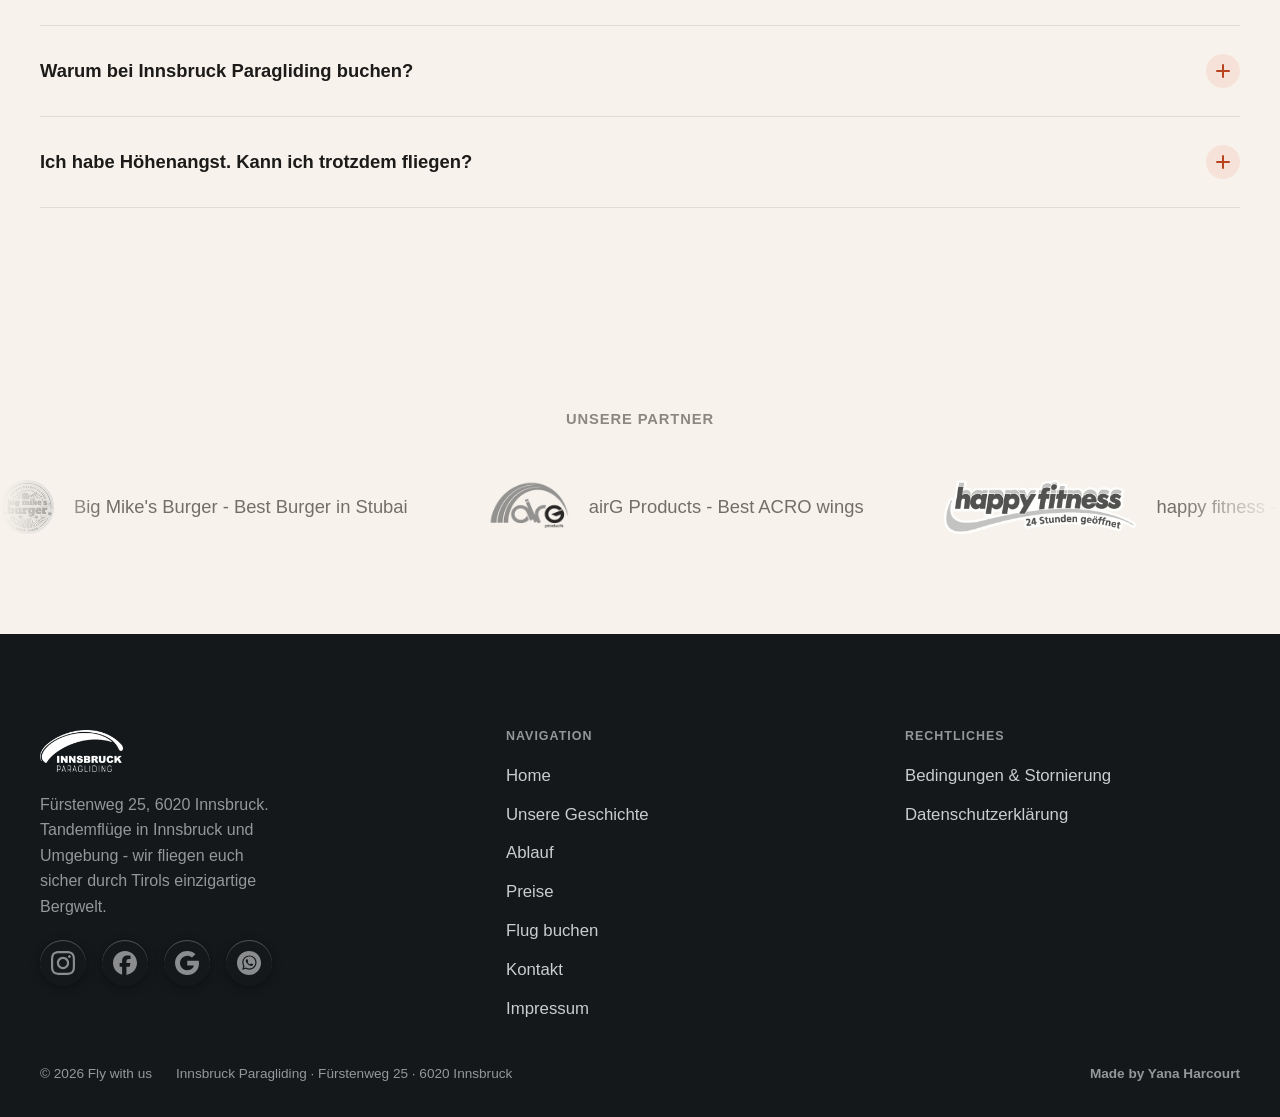
==== commit 6998e04a: "Update index.html" ====
--- a/index.html
+++ b/index.html
@@ -24,7 +24,7 @@
   <meta charset="UTF-8">
   <meta name="viewport" content="width=device-width, initial-scale=1.0, viewport-fit=cover">
   <meta name="theme-color" content="#F7F3EC">
-  <title>Innsbruck Paragliding — Tandemflüge über dem Stubaital</title>
+  <title>Innsbruck Paragliding - Tandemflüge über dem Stubaital</title>
   <meta name="description"
     content="Tandem-Paragliding in Innsbruck und im Stubaital. Erfahrene Piloten, über 600 Flüge im Jahr, Flugtermine ganzjährig buchbar.">
   <meta name="author" content="Yana Harcourt — yanaharcourt.github.io">
@@ -72,7 +72,7 @@
       <div class="hero-copy">
         <span class="eyebrow" data-i18n="hero.eyebrow">Tandem Paragliding · Innsbruck &amp; Stubaital</span>
         <h1>We make you fly<span class="dot">.</span></h1>
-        <p class="hero-sub" data-i18n="hero.sub">Ihr macht ein paar Schritte auf der Wiese — den Rest übernehmen wir.
+        <p class="hero-sub" data-i18n="hero.sub">Ihr macht ein paar Schritte auf der Wiese - den Rest übernehmen wir.
           Über zehn Jahre und
           rund 600 Flüge pro Jahr Erfahrung tragen euch sicher über Tirol.</p>
         <div class="hero-actions">
@@ -91,18 +91,18 @@
           <div class="custom-select" id="flightTypeSelect" data-value="Thermikflug (170€)">
             <button type="button" class="custom-select-trigger" id="flightTypeTrigger" aria-haspopup="listbox"
               aria-expanded="false">
-              <span id="flightTypeText" data-i18n="hero.book.opt2">Thermikflug — €170</span>
+              <span id="flightTypeText" data-i18n="hero.book.opt2">Thermikflug - €170</span>
               <svg class="custom-select-chevron" width="14" height="14" viewBox="0 0 24 24" fill="none"
                 stroke="currentColor" stroke-width="2">
                 <path d="M6 9l6 6 6-6" />
               </svg>
             </button>
             <ul class="custom-select-list" id="flightTypeList" role="listbox">
-              <li data-value="Actionflug (130€)" role="option" data-i18n="hero.book.opt1">Actionflug — €130</li>
+              <li data-value="Actionflug (130€)" role="option" data-i18n="hero.book.opt1">Actionflug - €130</li>
               <li data-value="Thermikflug (170€)" role="option" class="selected" data-i18n="hero.book.opt2">Thermikflug
-                — €170</li>
-              <li data-value="Fluggutschein (130–170€)" role="option" data-i18n="hero.book.opt4">Fluggutschein —
-                €130–170</li>
+                - €170</li>
+              <li data-value="Fluggutschein (130-170€)" role="option" data-i18n="hero.book.opt4">Fluggutschein -
+                €130-170</li>
             </ul>
           </div>
         </div>
@@ -146,10 +146,10 @@
       <div data-reveal class="delay-1">
         <span class="eyebrow" data-i18n="story.eyebrow">Unsere Geschichte</span>
         <h2 data-i18n="story.h2">Fliegen ist für uns kein Job. Es ist die Art, wie wir leben.</h2>
-        <p data-i18n="story.p1">Seit über zehn Jahren sind wir so oft wie möglich in der Luft — im Schnitt rund 600
+        <p data-i18n="story.p1">Seit über zehn Jahren sind wir so oft wie möglich in der Luft - im Schnitt rund 600
           Flüge im Jahr. Genau
           diese Routine ist es, die euch am Ende ein Höchstmaß an Sicherheit gibt.</p>
-        <p data-i18n="story.p2">Unser Team besteht aus Weltcup-Piloten, Fluglehrern und Gleitschirmherstellern. Geflogen
+        <p data-i18n="story.p2">Unser Team besteht aus Weltcup-Piloten und Gleitschirm-Designern. Geflogen
           wird meist im
           Stubaital: Die geschützte, inneralpine Lage macht dort mehr als 300 Flugtage im Jahr möglich.</p>
       </div>
@@ -160,7 +160,7 @@
     <div class="container pilots-grid">
       <div data-reveal>
         <span class="eyebrow" data-i18n="pilots.eyebrow">Unsere Piloten</span>
-        <h2 data-i18n="pilots.h2">Wer euch trägt, sollte man kennen.</h2>
+        <h2 data-i18n="pilots.h2">Eure Piloten.</h2>
 
         <div class="pilots-switch" role="tablist">
           <button class="pilot-tab active" type="button" data-pilot="johannes" role="tab" aria-selected="true">
@@ -169,41 +169,41 @@
           </button>
           <button class="pilot-tab" type="button" data-pilot="jessica" role="tab" aria-selected="false">
             <span class="pilot-tab-name">Jessica</span>
-            <span class="pilot-tab-role" data-i18n="pilot2.role">Tandempilotin seit 2017</span>
+            <span class="pilot-tab-role" data-i18n="pilot2.role">Tandempilotin seit 2023</span>
           </button>
           <button class="pilot-tab" type="button" data-pilot="simon" role="tab" aria-selected="false">
             <span class="pilot-tab-name">Simon</span>
-            <span class="pilot-tab-role" data-i18n="pilot3.role">Fluglehrer &amp; Tandempilot</span>
+            <span class="pilot-tab-role" data-i18n="pilot3.role">Gleitschirm-Designer &amp; Tandempilot</span>
           </button>
         </div>
 
         <div class="pilots-panels">
           <div class="pilot-panel active" data-pilot-panel="johannes">
-            <p data-i18n="pilot1.p">Johannes fliegt seit über zwölf Jahren im Stubaital und kennt jede Thermik im Tal beim Namen. Nebenbei testet und entwickelt er Gleitschirme für internationale Hersteller — sein Gespür für Material und Flugverhalten fließt in jeden Start mit ein.</p>
+            <p data-i18n="pilot1.p">Johannes fliegt seit 2011 im Stubaital und kennt jede Thermik im Tal beim Namen. Im Schnitt kommt er auf rund 600 Flüge pro Jahr - Tandem und Solo zusammen. Nebenbei testet und entwickelt er Gleitschirme für internationale Hersteller - sein Gespür für Material und Flugverhalten fließt in jeden Start mit ein.</p>
             <div class="pilot-stats">
               <div><strong>640+</strong><span data-i18n="pilot1.stat1">Tandemflüge</span></div>
-              <div><strong>12</strong><span data-i18n="pilot1.stat2">Jahre im Cockpit</span></div>
+              <div><strong>15</strong><span data-i18n="pilot1.stat2">Jahre im Cockpit</span></div>
               <div><strong data-i18n="pilot1.stat3num">Weltcup</strong><span data-i18n="pilot1.stat3">aktiver Pilot</span></div>
             </div>
             <p class="pilot-quote" data-i18n="pilot1.quote">„Ich will, dass sich jeder Gast am Ende sicherer fühlt, als er sich das vorher vorstellen konnte.“</p>
           </div>
           <div class="pilot-panel" data-pilot-panel="jessica">
-            <p data-i18n="pilot2.p">Jessica fliegt seit 2017 und ist mitten im Zillertal aufgewachsen. Sie zählt zu den besten Gleitschirmpilotinnen der Welt und sorgt dafür, dass jeder Flug mit ihr zu einem unvergesslichen Erlebnis wird.</p>
+            <p data-i18n="pilot2.p">Jessica ist Pilotin seit 2017 und fliegt Tandem seit 2023. Aufgewachsen ist sie mitten im Zillertal. Sie zählt zu den besten Gleitschirmpilotinnen der Welt und sorgt dafür, dass jeder Flug mit ihr zu einem unvergesslichen Erlebnis wird.</p>
             <div class="pilot-stats">
-              <div><strong>2017</strong><span data-i18n="pilot2.stat1">Fliegt seit</span></div>
+              <div><strong>2017</strong><span data-i18n="pilot2.stat1">Pilotin seit</span></div>
               <div><strong>Zillertal</strong><span data-i18n="pilot2.stat2">Aufgewachsen</span></div>
               <div><strong data-i18n="pilot2.stat3num">Weltklasse</strong><span data-i18n="pilot2.stat3">Pilotin</span>
               </div>
             </div>
           </div>
           <div class="pilot-panel" data-pilot-panel="simon">
-            <p data-i18n="pilot3.p">Simon bildet selbst Piloten aus und bringt dieses Gespür für Ruhe und Präzision in jeden Tandemflug mit. Er fliegt bevorzugt die ruhigeren Linien über dem Tal — perfekt für alle, die zum ersten Mal abheben.</p>
+            <p data-i18n="pilot3.p">Simon fliegt schon seit 2008 und bringt dieses Gespür für ruhige, entspannte Linien in jeden Tandemflug mit - perfekt für alle, die zum ersten Mal abheben. Gecoacht wird bei uns nicht: Als Gleitschirm-Designer entwickelt er stattdessen unsere eigene Marke airG - die meistgeflogene Marke im Acrobatik-Weltcup.</p>
             <div class="pilot-stats">
               <div><strong>410+</strong><span data-i18n="pilot3.stat1">Tandemflüge</span></div>
-              <div><strong>7</strong><span data-i18n="pilot3.stat2">Jahre im Cockpit</span></div>
-              <div><strong data-i18n="pilot3.stat3num">Fluglehrer</strong><span data-i18n="pilot3.stat3">staatlich geprüft</span></div>
-            </div>
-            <p class="pilot-quote" data-i18n="pilot3.quote">„Die meiste Aufregung ist beim Start weg — sobald wir in der Luft sind, grinst jeder.“</p>
+              <div><strong>18</strong><span data-i18n="pilot3.stat2">Jahre im Cockpit</span></div>
+              <div><strong data-i18n="pilot3.stat3num">Designer</strong><span data-i18n="pilot3.stat3">Marke airG</span></div>
+            </div>
+            <p class="pilot-quote" data-i18n="pilot3.quote">„Die meiste Aufregung ist beim Start weg - sobald wir in der Luft sind, grinst jeder.“</p>
           </div>
         </div>
       </div>
@@ -252,7 +252,7 @@
             </div>
             <div class="why-fact-body">
               <h4 data-i18n="why.card1.h3">Weltcup-Niveau in der Luft</h4>
-              <p data-i18n="why.card1.p">Unsere Piloten fliegen selbst im Weltcup mit — Sicherheit, die aus jahrelangem Spitzensport kommt, nicht nur aus der Theorie.</p>
+              <p data-i18n="why.card1.p">Unsere Piloten fliegen selbst im Weltcup mit - Sicherheit, die aus jahrelangem Spitzensport kommt, nicht nur aus der Theorie.</p>
             </div>
           </div>
 
@@ -274,7 +274,7 @@
             </div>
             <div class="why-fact-body">
               <h4 data-i18n="why.trust1.h4">Kleines Team, volle Aufmerksamkeit</h4>
-              <p data-i18n="why.trust1.p">Zwei Piloten statt Massenabfertigung — ihr seid Gäste, keine Flugnummer.</p>
+              <p data-i18n="why.trust1.p">Zwei Piloten statt Massenabfertigung - ihr seid Gäste, keine Flugnummer.</p>
             </div>
           </div>
 
@@ -452,7 +452,7 @@
             <div class="step-num">02</div>
             <div class="step-body">
               <h3 data-i18n="step2.h3">Start &amp; Gleitflug</h3>
-              <p data-i18n="step2.p">Ein paar Schritte auf der Wiese — und schon seid ihr in der Luft. Wir gleiten entspannt mit rund 40 km/h, ihr dürft auch selbst steuern.</p>
+              <p data-i18n="step2.p">Ein paar Schritte auf der Wiese - und schon seid ihr in der Luft. Wir gleiten entspannt mit rund 40 km/h, ihr dürft auch selbst steuern.</p>
               <div class="step-tags"></div>
             </div>
           </div>
@@ -460,7 +460,7 @@
             <div class="step-num">03</div>
             <div class="step-body">
               <h3 data-i18n="step3.h3">Landung &amp; Erinnerung</h3>
-              <p data-i18n="step3.p">Nach rund 15 Minuten landen wir sanft. Das Grinsen hält erfahrungsgemäß tagelang — optional bekommt ihr Video und Fotos von eurem Flug dazu.</p>
+              <p data-i18n="step3.p">Nach rund 15 Minuten landen wir sanft. Das Grinsen hält erfahrungsgemäß tagelang - optional bekommt ihr Video und Fotos von eurem Flug dazu.</p>
               <div class="step-tags step-tags-spacer" aria-hidden="true"></div>
             </div>
           </div>
@@ -470,8 +470,9 @@
           <span class="process-side-tag" data-i18n="process.side.tag">Gut zu wissen</span>
           <ul class="process-side-list">
             <li data-i18n="process.side.li1">Keine Erfahrung nötig</li>
-            <li data-i18n="process.side.li2">Kostenlose Umbuchung bei Wetter</li>
-            <li data-i18n="process.side.li3">Flug ab 6 Jahren möglich</li>
+            <li data-i18n="process.side.li2">Kostenlose Umbuchung oder Rückerstattung bei schlechtem Wetter</li>
+            <li data-i18n="process.side.li3">Flug ab 20kg möglich</li>
+            <li data-i18n="process.side.li4">Minderjährige brauchen die Erlaubnis eines Erziehungsberechtigten</li>
           </ul>
           <a class="btn btn-primary btn-block" href="#preise" data-i18n="process.side.cta">Flug aussuchen</a>
         </div>
@@ -502,13 +503,13 @@
             </ul>
             <a class="btn btn-ghost-light" href="shop.html#thermikflug" data-i18n="card.btn">Flug buchen</a>
           </div>
-          <div class="price-quote"><span data-i18n="card1.quote">„Der Thermikflug ist der, den erfahrene Piloten selbst am liebsten fliegen.“</span><span data-i18n="card1.quoteAuthor">— Johannes</span></div>
+          <div class="price-quote"><span data-i18n="card1.quote">„Der Thermikflug ist der, den erfahrene Piloten selbst am liebsten fliegen.“</span><span data-i18n="card1.quoteAuthor">- Johannes</span></div>
         </div>
 
         <div class="price-card delay-1" data-reveal>
           <span class="price-tag" data-i18n="card2.tag">Actionflug</span>
           <div class="price-amount">€130</div>
-          <p data-i18n="card2.p">Kurz, knackig, mit Nervenkitzel — ideal, wenn es vor allem um den Adrenalinschub geht.
+          <p data-i18n="card2.p">Kurz, knackig, mit Nervenkitzel - ideal, wenn es vor allem um den Adrenalinschub geht.
           </p>
           <ul class="price-list">
             <li data-i18n="card2.li1">Ca. 10 Min Flugdauer</li>
@@ -519,13 +520,13 @@
         </div>
 
         <div class="price-card delay-2" data-reveal>
-          <span class="price-tag" data-i18n="card3.tag">Kombo-Flug</span>
+          <span class="price-tag" data-i18n="card3.tag">SuperComboFlight</span>
           <div class="price-amount">€150</div>
-          <p data-i18n="card3.p">Zwei Erlebnisse in einem Flug — Nervenkitzel und Ruhe kombiniert, für alle, die sich nicht entscheiden wollen.</p>
+          <p data-i18n="card3.p">Drei Erlebnisse in einem Flug - unsere beliebteste Option und das beste Erlebnis. Wir sind die Piloten, du bist der Kapitän.</p>
           <ul class="price-list">
-            <li data-i18n="card3.li1">Zwei Erlebnisse in einem Flug</li>
-            <li data-i18n="card3.li2">Nervenkitzel und Ruhe kombiniert</li>
-            <li data-i18n="card3.li3">Ideal für Unentschlossene</li>
+            <li data-i18n="card3.li1">Optional: Thermikfliegen</li>
+            <li data-i18n="card3.li2">Selbststeuern</li>
+            <li data-i18n="card3.li3">Rollercoaster oder weitere Sightseeing-Runde</li>
           </ul>
           <a class="btn btn-ghost-light" href="shop.html#kombo-flug" data-i18n="card.btn">Flug buchen</a>
         </div>
@@ -538,12 +539,12 @@
                 <path d="M3 10h18M8 3v4M16 3v4" />
               </svg></div>
             <div class="price-banner-text">
-              <h3 data-i18n="banner.h3">Fluggutschein — €130–170</h3>
+              <h3 data-i18n="banner.h3">Fluggutschein - €130-170</h3>
               <p data-i18n="banner.p">Verschenke einen Flug nach Wahl. Ein Jahr gültig, Flugtyp und Termin sucht sich die beschenkte Person selbst aus.</p>
             </div>
           </div>
           <div class="price-banner-right">
-            <span class="price-banner-amount">€130<span>–170</span></span>
+            <span class="price-banner-amount">€130<span>-170</span></span>
             <a class="btn btn-primary" href="shop.html#fluggutschein" data-i18n="banner.btn">Gutschein bestellen</a>
           </div>
         </div>
@@ -568,7 +569,7 @@
             <span class="reviews-stars" aria-hidden="true">★★★★★</span>
             <span class="review-time" data-i18n="review1.time">vor 4 Monaten</span>
           </div>
-          <p class="review-text">"Today I went paragliding with this organization, and I can honestly say this is an experience I will never forget. My instructor, Johannes, was amazing — he explained everything calmly and gave me so much confidence to fully enjoy the moment. Once in the air, it was pure freedom."</p>
+          <p class="review-text">"Today I went paragliding with this organization, and I can honestly say this is an experience I will never forget. My instructor, Johannes, was amazing - he explained everything calmly and gave me so much confidence to fully enjoy the moment. Once in the air, it was pure freedom."</p>
           <div class="review-author">
             <span class="review-avatar" aria-hidden="true">A</span>
             <span class="review-name">Aline Deckx</span>
@@ -613,7 +614,7 @@
         <div class="showcase-content">
           <span class="eyebrow on-dark" data-i18n="showcase1.eyebrow">Dein Flug, dein Film</span>
           <h2 data-i18n="showcase1.h2">Dein eigenes Flugvideo nach der Landung</h2>
-          <p data-i18n="showcase1.p">Der Beweis, dass es wirklich passiert ist — auf Wunsch mit Video und Fotos direkt vom Flug.</p>
+          <p data-i18n="showcase1.p">Der Beweis, dass es wirklich passiert ist - auf Wunsch mit Video und Fotos direkt vom Flug.</p>
         </div>
         <div class="play-orb" id="showcasePlayOrb"></div>
       </div>
@@ -639,7 +640,7 @@
       <div class="faq-head" data-reveal>
         <span class="eyebrow" data-i18n="faq.eyebrow">Häufige Fragen</span>
         <h2 data-i18n="faq.h2">Noch Fragen vor der Buchung?</h2>
-        <p data-i18n="faq.p">Die wichtigsten Antworten rund um Gewicht, Wetter, Umbuchung und Ausrüstung — kurz und klar.</p>
+        <p data-i18n="faq.p">Die wichtigsten Antworten rund um Gewicht, Wetter, Umbuchung und Ausrüstung - kurz und klar.</p>
       </div>
       <div class="faq-list" id="faqList" data-reveal>
 
@@ -650,7 +651,7 @@
           </button>
           <div class="faq-a">
             <div class="faq-a-inner">
-              <p data-i18n="faq1.a">Wir fliegen Gäste von ca. 15 kg bis 125 kg. Bei Abweichungen sprich uns vor der Buchung kurz an — wir finden fast immer eine Lösung.</p>
+              <p data-i18n="faq1.a">Wir fliegen Gäste von ca. 20 kg bis 125 kg. Bei Abweichungen sprich uns vor der Buchung kurz an - wir finden fast immer eine Lösung.</p>
             </div>
           </div>
         </div>
@@ -662,9 +663,9 @@
           </button>
           <div class="faq-a">
             <div class="faq-a-inner">
-              <p data-i18n="faq2.a">Sicherheit hat für uns oberste Priorität — deshalb prüfen wir täglich alle
+              <p data-i18n="faq2.a">Sicherheit hat für uns oberste Priorität - deshalb prüfen wir täglich alle
                 relevanten Wettermodelle, um die sicherste Entscheidung zu treffen. Können wir wetterbedingt nicht
-                starten, verschieben wir deinen Termin kostenlos — ganz ohne Aufpreis, so oft wie nötig.</p>
+                starten, verschieben wir deinen Termin kostenlos oder erstatten dir auf Wunsch den Betrag - ganz ohne Aufpreis, so oft wie nötig.</p>
             </div>
           </div>
         </div>
@@ -676,7 +677,7 @@
           </button>
           <div class="faq-a">
             <div class="faq-a-inner">
-              <p data-i18n="faq3.a">Ja. Umbuchungen bis 24 Stunden vor Abflug sind kostenlos möglich — melde dich
+              <p data-i18n="faq3.a">Ja. Umbuchungen bis 24 Stunden vor Abflug sind kostenlos möglich - melde dich
                 einfach per WhatsApp oder Telefon.</p>
             </div>
           </div>
@@ -689,8 +690,8 @@
           </button>
           <div class="faq-a">
             <div class="faq-a-inner">
-              <p data-i18n="faq4.a">Ab 6 Jahren mit Einverständnis der Erziehungsberechtigten. Nach oben gibt es keine
-                feste Grenze — entscheidend ist die allgemeine Fitness.</p>
+              <p data-i18n="faq4.a">Es gibt kein festes Mindestalter - entscheidend ist das Gewicht: Flüge sind ab 20 kg möglich. Minderjährige brauchen zusätzlich die Erlaubnis eines Erziehungsberechtigten. Nach oben gibt es keine
+                feste Grenze - entscheidend ist die allgemeine Fitness.</p>
             </div>
           </div>
         </div>
@@ -739,7 +740,7 @@
           </button>
           <div class="faq-a">
             <div class="faq-a-inner">
-              <p data-i18n="faq8.a">Nein — du musst nur ein paar Schritte auf einer Bergwiese laufen können. Den
+              <p data-i18n="faq8.a">Nein - du musst nur ein paar Schritte auf einer Bergwiese laufen können. Den
                 Rest übernehmen wir.</p>
             </div>
           </div>
@@ -752,7 +753,7 @@
           </button>
           <div class="faq-a">
             <div class="faq-a-inner">
-              <p data-i18n="faq9.a">Beim Gewicht gilt der Bereich von ca. 15–125 kg. Minderjährige benötigen
+              <p data-i18n="faq9.a">Beim Gewicht gilt der Bereich von ca. 20-125 kg. Minderjährige benötigen
                 zusätzlich die Zustimmung eines Erziehungsberechtigten.</p>
             </div>
           </div>
@@ -765,7 +766,7 @@
           </button>
           <div class="faq-a">
             <div class="faq-a-inner">
-              <p data-i18n="faq10.a">Gerne weit im Voraus — die finale Entscheidung ist aber wetterabhängig und
+              <p data-i18n="faq10.a">Gerne weit im Voraus - die finale Entscheidung ist aber wetterabhängig und
                 kann meist erst ein bis zwei Tage vor dem Flug mit Sicherheit getroffen werden.</p>
             </div>
           </div>
@@ -779,7 +780,7 @@
           <div class="faq-a">
             <div class="faq-a-inner">
               <p data-i18n="faq11.a">Weil wir diesen Sport leben! Ihr fliegt mit absoluten Profis, die
-                jahrzehntelange Erfahrung mitbringen — deshalb bekommt ihr bei uns ein sehr individuelles,
+                jahrzehntelange Erfahrung mitbringen - deshalb bekommt ihr bei uns ein sehr individuelles,
                 außergewöhnliches und vor allem sicheres Erlebnis.</p>
             </div>
           </div>
@@ -793,7 +794,7 @@
           <div class="faq-a">
             <div class="faq-a-inner">
               <p data-i18n="faq12.a">Das hören wir oft, aber kein Problem: Sobald der Kontakt zum Boden verloren
-                geht, schaltet das Gehirn in einen anderen Modus — und im bequemen Gurtzeug ist die Angst meist
+                geht, schaltet das Gehirn in einen anderen Modus - und im bequemen Gurtzeug ist die Angst meist
                 wie weggeblasen. Wir springen auch nicht von einer Klippe, sondern machen ein paar Schritte auf
                 einer Wiese und werden mit jedem Schritt ein bisschen schwereloser.</p>
             </div>
@@ -811,20 +812,20 @@
     <div class="marquee">
       <div class="marquee-track" id="marqueeTrack">
         <div class="marquee-item"><img src="assets/img/partner-bigmikes.png"
-            alt="Big Mike's Burger Logo"><span>Big Mike's Burger — Best Burger in Stubai</span></div>
+            alt="Big Mike's Burger Logo"><span>Big Mike's Burger - Best Burger in Stubai</span></div>
         <div class="marquee-item"><img src="assets/img/partner-airg.png"
-            alt="airG Products Logo"><span>airG Products — Best ACRO wings</span></div>
+            alt="airG Products Logo"><span>airG Products - Best ACRO wings</span></div>
         <div class="marquee-item"><img src="assets/img/partner-happyfitness.png"
-            alt="happy fitness Logo"><span>happy fitness — Stay Healthy</span></div>
+            alt="happy fitness Logo"><span>happy fitness - Stay Healthy</span></div>
         <div class="marquee-item" aria-hidden="true"><img
             src="assets/img/partner-bigmikes.png" alt=""><span>Big Mike's
-            Burger — Best Burger in Stubai</span></div>
+            Burger - Best Burger in Stubai</span></div>
         <div class="marquee-item" aria-hidden="true"><img
-            src="assets/img/partner-airg.png" alt=""><span>airG Products —
+            src="assets/img/partner-airg.png" alt=""><span>airG Products -
             Best ACRO wings</span></div>
         <div class="marquee-item" aria-hidden="true"><img
             src="assets/img/partner-happyfitness.png" alt=""><span>happy fitness
-            — Stay Healthy</span></div>
+            - Stay Healthy</span></div>
       </div>
     </div>
   </section>
@@ -848,7 +849,7 @@
               src="assets/img/logo.png"
               alt="Innsbruck Paragliding Logo">
           </a>
-          <p data-i18n="footer.brand">Fürstenweg 25, 6020 Innsbruck. Tandemflüge über dem Stubaital, ganzjährig buchbar.
+          <p data-i18n="footer.brand">Fürstenweg 25, 6020 Innsbruck. Tandemflüge in Innsbruck und Umgebung - wir fliegen euch sicher durch Tirols einzigartige Bergwelt.
           </p>
           <div class="footer-social">
             <a href="https://www.instagram.com/innsbruck_paragliding/" aria-label="Instagram" class="badge-tint">
@@ -910,11 +911,11 @@
         'nav.home': 'Home', 'nav.story': 'Our Story', 'nav.process': 'How It Works', 'nav.pricing': 'Pricing',
         'nav.book': 'Book a Flight', 'nav.contact': 'Contact', 'nav.impressum': 'Legal Notice',
         'hero.eyebrow': 'Tandem Paragliding · Innsbruck &amp; Stubai Valley',
-        'hero.sub': 'You take a few steps on the meadow — we handle the rest. Over ten years and around 600 flights a year of experience carry you safely across Tyrol.',
+        'hero.sub': 'You take a few steps on the meadow - we handle the rest. Over ten years and around 600 flights a year of experience carry you safely across Tyrol.',
         'hero.cta1': 'Book a Flight', 'hero.cta2': 'How a Flight Works',
         'hero.book.title': 'Request a Flight', 'hero.book.labelType': 'Flight Type',
-        'hero.book.opt1': 'Action Flight — €130', 'hero.book.opt2': 'Thermal Flight — €170',
-        'hero.book.opt4': 'Flight Voucher — €130–170',
+        'hero.book.opt1': 'Action Flight - €130', 'hero.book.opt2': 'Thermal Flight - €170',
+        'hero.book.opt4': 'Flight Voucher - €130-170',
         'hero.book.labelDate': 'Preferred Date', 'hero.book.submit': 'Check Availability',
         'hero.book.note': 'Request via WhatsApp, we usually reply within a day.',
         'scroll.cue': 'Scroll',
@@ -922,21 +923,21 @@
         'stat3.label': 'Years in the Air', 'stat4.label': 'Relaxed Gliding Speed',
         'story.badge.text': 'Flying tandem in Innsbruck since this year',
         'story.eyebrow': 'Our Story', 'story.h2': "Flying isn't a job for us. It's how we live.",
-        'story.p1': "For over ten years we've been in the air as often as possible — around 600 flights a year on average. That routine is exactly what gives you the highest level of safety.",
-        'story.p2': 'Our team is made up of World Cup pilots, flight instructors and paraglider manufacturers. We fly mostly in the Stubai Valley: its sheltered, inner-alpine location allows for more than 300 flying days a year.',
-        'pilots.eyebrow': 'Our Pilots', 'pilots.h2': 'The people who carry you deserve an introduction.',
-        'pilot1.role': 'Founder &amp; World Cup Pilot', 'pilot2.role': 'Tandem Pilot since 2017', 'pilot3.role': 'Flight Instructor &amp; Tandem Pilot',
-        'pilot1.p': 'Johannes has been flying the Stubai Valley for more than twelve years and knows every thermal in the valley by name. On the side, he tests and develops paragliders for international manufacturers — his feel for material and flight behavior goes into every launch.',
+        'story.p1': "For over ten years we've been in the air as often as possible - around 600 flights a year on average. That routine is exactly what gives you the highest level of safety.",
+        'story.p2': 'Our team is made up of World Cup pilots and paraglider designers. We fly mostly in the Stubai Valley: its sheltered, inner-alpine location allows for more than 300 flying days a year.',
+        'pilots.eyebrow': 'Our Pilots', 'pilots.h2': 'Your pilots.',
+        'pilot1.role': 'Founder &amp; World Cup Pilot', 'pilot2.role': 'Tandem Pilot since 2023', 'pilot3.role': 'Paraglider Designer &amp; Tandem Pilot',
+        'pilot1.p': 'Johannes has been flying the Stubai Valley since 2011 and knows every thermal in the valley by name. On average he does around 600 flights a year - tandem and solo combined. On the side, he tests and develops paragliders for international manufacturers - his feel for material and flight behavior goes into every launch.',
         'pilot1.stat1': 'Tandem Flights', 'pilot1.stat2': 'Years in the Cockpit',
         'pilot1.stat3num': 'World Cup', 'pilot1.stat3': 'Active Pilot',
         'pilot1.quote': '"I want every guest to land feeling safer than they imagined they would."',
-        'pilot2.p': 'Jessica has been flying since 2017 and grew up right in the Zillertal valley. She\'s one of the best paragliding pilots in the world, and makes sure every flight with her becomes an unforgettable experience.',
-        'pilot2.stat1': 'Flying Since', 'pilot2.stat2': 'Grew Up In',
+        'pilot2.p': 'Jessica has been a licensed pilot since 2017 and has been flying tandem since 2023. She grew up right in the Zillertal valley and is one of the best paragliding pilots in the world, making sure every flight with her becomes an unforgettable experience.',
+        'pilot2.stat1': 'Pilot Since', 'pilot2.stat2': 'Grew Up In',
         'pilot2.stat3num': 'World-Class', 'pilot2.stat3': 'Pilot',
-        'pilot3.p': 'Simon trains pilots himself and brings that same calm precision to every tandem flight. He prefers the quieter lines above the valley — perfect for anyone flying for the first time.',
+        'pilot3.p': "Simon has been flying since 2008 and brings that same calm, relaxed feel for the quieter lines above the valley to every tandem flight - perfect for anyone flying for the first time. He doesn't coach as a flight instructor; instead, as a paraglider designer, he develops our own brand, airG - the most-flown brand in the Acrobatics World Cup.",
         'pilot3.stat1': 'Tandem Flights', 'pilot3.stat2': 'Years in the Cockpit',
-        'pilot3.stat3num': 'Flight Instructor', 'pilot3.stat3': 'State-Certified',
-        'pilot3.quote': '"Most of the nerves disappear at launch — once we\'re in the air, everyone\'s grinning."',
+        'pilot3.stat3num': 'Designer', 'pilot3.stat3': 'Brand airG',
+        'pilot3.quote': '"Most of the nerves disappear at launch - once we\'re in the air, everyone\'s grinning."',
         'gallery.h2': 'A Few Views From Above',
         'gallery.p': 'Photos from real flights over the Stubai Valley and the Nordkette. Click to browse.',
         'gallery.viewAll': 'View All Photos',
@@ -944,42 +945,42 @@
         'step1.h3': 'Briefing &amp; Check',
         'step1.p': "At the launch site you'll get a short briefing, followed by a final weather and equipment check. Then it's time to go.",
         'step2.h3': 'Take-off &amp; Glide',
-        'step2.p': "A few steps across the meadow — and you're already in the air. We glide relaxed at around 40 km/h, and you can even steer yourself.",
+        'step2.p': "A few steps across the meadow - and you're already in the air. We glide relaxed at around 40 km/h, and you can even steer yourself.",
         'step3.h3': 'Landing &amp; Memories',
-        'step3.p': 'After about 15 minutes we land gently. The grin usually lasts for days — and you can optionally get video and photos of your flight.',
+        'step3.p': 'After about 15 minutes we land gently. The grin usually lasts for days - and you can optionally get video and photos of your flight.',
         'process.side.tag': 'Good to Know',
-        'process.side.li1': 'No experience needed', 'process.side.li2': 'Free rebooking for bad weather', 'process.side.li3': 'Flights possible from age 6',
+        'process.side.li1': 'No experience needed', 'process.side.li2': 'Free rebooking or refund for bad weather', 'process.side.li3': 'Flights possible from 20 kg', 'process.side.li4': 'Minors need permission from a legal guardian',
         'process.side.cta': 'Choose a Flight',
         'pricing.h2': 'Choose Your Flight, Pick a Date, Take Off',
         'card1.tag': 'Thermal Flight · Recommended',
         'card1.p': 'The longest regular flight: over 30 minutes in the air, plenty of time for the mountain panorama around Innsbruck.',
         'card1.li1': '30+ min flight time', 'card1.li2': 'Full mountain panorama', 'card1.li3': 'Weather-dependent thermal flight',
         'card1.quote': '"The thermal flight is the one experienced pilots love flying themselves the most."',
-        'card1.quoteAuthor': '— Johannes',
+        'card1.quoteAuthor': '- Johannes',
         'card2.tag': 'Action Flight',
-        'card2.p': "Short, snappy, thrilling — ideal if it's mainly about the adrenaline rush.",
+        'card2.p': "Short, snappy, thrilling - ideal if it's mainly about the adrenaline rush.",
         'card2.li1': 'Approx. 10 min flight time', 'card2.li2': 'Weightless wingover', 'card2.li3': '4G spiral',
         'card.btn': 'Book Flight',
-        'card3.tag': 'Combo Flight',
-        'card3.p': 'Two experiences in one flight — thrill and calm combined, for anyone who can\'t decide.',
-        'card3.li1': 'Two experiences in one flight', 'card3.li2': 'Thrill and calm combined', 'card3.li3': 'Ideal if you can\'t decide',
-        'banner.h3': 'Flight Voucher — €130–170',
-        'banner.p': 'Give the gift of a flight of choice. Valid for one year — the recipient chooses the flight type and date themselves.',
+        'card3.tag': 'SuperComboFlight',
+        'card3.p': "Three experiences in one flight - our most popular option and the best experience. We're the pilots, you're the captain.",
+        'card3.li1': 'Optional: thermal sightseeing', 'card3.li2': 'Self-steering', 'card3.li3': 'Rollercoaster or another sightseeing round',
+        'banner.h3': 'Flight Voucher - €130-170',
+        'banner.p': 'Give the gift of a flight of choice. Valid for one year - the recipient chooses the flight type and date themselves.',
         'banner.btn': 'Order Voucher',
         'why.eyebrow': 'Why Us', 'why.h2': 'Not just another tandem operator.',
         'why.feature.tag': 'Unique in Tyrol',
         'why.feature.h3': 'We help engineer the wings we fly',
         'why.feature.p': "Flying has been our great passion since 2011. Under our own brand, airG, we develop our own paragliders and have been competing in the Acrobatics World Cup for many years. With several thousand flights of experience, we bring exactly the knowledge it takes to make an experience that's both extraordinary and safe.",
         'why.card1.h3': 'World Cup pilots at the controls',
-        'why.card1.p': 'Our pilots compete on the World Cup circuit themselves — safety built on years of top-level competition, not just theory.',
+        'why.card1.p': 'Our pilots compete on the World Cup circuit themselves - safety built on years of top-level competition, not just theory.',
         'why.card2.h3': 'About 600 flights a year',
         'why.card2.p': 'Hardly any team in Tyrol flies this often. That routine is exactly what makes every single launch calmer and safer.',
         'why.trust1.h4': 'Small team, full attention',
-        'why.trust1.p': "Two pilots, no mass processing — you're a guest, not a flight number.",
+        'why.trust1.p': "Two pilots, no mass processing - you're a guest, not a flight number.",
         'why.trust2.h4': 'At home in the Stubai Valley',
         'why.trust2.p': 'Over ten years of local experience with every thermal, every updraft, and the best views.',
         'showcase1.eyebrow': 'Your Flight, Your Film', 'showcase1.h2': 'Your Own Flight Video After Landing',
-        'showcase1.p': 'Proof that it really happened — on request with video and photos straight from the flight.',
+        'showcase1.p': 'Proof that it really happened - on request with video and photos straight from the flight.',
         'showcase2.eyebrow': 'In Conversation with innsbruck.info',
         'showcase2.quote': 'Our pilot on flying above the Nordkette.',
         'showcase2.p': 'An interview about experiences in the Alps, safety in the air, and tips for anyone flying with us for the first time.',
@@ -989,15 +990,15 @@
         'reviews.cta': 'See All Reviews on Google',
         'review1.time': '4 months ago', 'review2.time': '5 months ago', 'review3.time': '3 months ago',
         'faq.eyebrow': 'Frequently Asked Questions', 'faq.h2': 'Still Have Questions Before Booking?',
-        'faq.p': 'The key answers on weight, weather, rescheduling and gear — short and clear.',
+        'faq.p': 'The key answers on weight, weather, rescheduling and gear - short and clear.',
         'faq1.q': 'Up to what weight can I fly?',
-        'faq1.a': 'We fly guests from about 15 kg to 125 kg. If you\'re outside that range, just ask us before booking — we can almost always find a solution.',
+        'faq1.a': 'We fly guests from about 20 kg to 125 kg. If you\'re outside that range, just ask us before booking - we can almost always find a solution.',
         'faq2.q': 'What happens in bad weather?',
-        'faq2.a': 'Safety is our top priority — that\'s why we check all relevant weather models daily to make the safest call. If we can\'t launch due to weather, we reschedule your appointment for free — no surcharge, as often as needed.',
+        'faq2.a': 'Safety is our top priority - that\'s why we check all relevant weather models daily to make the safest call. If we can\'t launch due to weather, we reschedule your appointment for free or refund it on request - no surcharge, as often as needed.',
         'faq3.q': 'Can I reschedule my appointment for free?',
-        'faq3.a': 'Yes. Rescheduling up to 24 hours before departure is free — just reach out via WhatsApp or phone.',
+        'faq3.a': 'Yes. Rescheduling up to 24 hours before departure is free - just reach out via WhatsApp or phone.',
         'faq4.q': 'From what age is a tandem flight possible?',
-        'faq4.a': 'From age 6 with a guardian\'s consent. There\'s no fixed upper limit — general fitness is what matters.',
+        'faq4.a': "There's no fixed minimum age - what matters is weight: flights are possible from 20 kg. Minors additionally need permission from a legal guardian. There's no fixed upper limit - general fitness is what matters.",
         'faq5.q': 'What should I wear and bring?',
         'faq5.a': 'Sturdy shoes you can run in, a wind jacket, and sunglasses. We fully provide the harness, helmet and all flight equipment.',
         'faq6.q': 'Do I get photos or video of the flight?',
@@ -1005,17 +1006,17 @@
         'faq7.q': 'How do I redeem a flight voucher?',
         'faq7.a': 'Just provide the voucher code when scheduling your appointment. It\'s valid for one year from purchase and redeemable for any flight type.',
         'faq8.q': 'Do I need experience to do a tandem flight?',
-        'faq8.a': 'No — you just need to be able to walk a few steps on a mountain meadow. We take care of the rest.',
+        'faq8.a': 'No - you just need to be able to walk a few steps on a mountain meadow. We take care of the rest.',
         'faq9.q': 'Are there weight and age restrictions?',
-        'faq9.a': 'For weight, the range is about 15–125 kg. Minors additionally need the consent of a legal guardian.',
+        'faq9.a': 'For weight, the range is about 20-125 kg. Minors additionally need the consent of a legal guardian.',
         'faq10.q': 'How far in advance should I book?',
-        'faq10.a': 'Feel free to book well in advance — the final call, though, depends on the weather and can usually only be made with certainty one to two days before the flight.',
+        'faq10.a': 'Feel free to book well in advance - the final call, though, depends on the weather and can usually only be made with certainty one to two days before the flight.',
         'faq11.q': 'Why book with Innsbruck Paragliding?',
-        'faq11.a': 'Because we live this sport! You fly with absolute professionals who bring decades of experience — which is why you get a very individual, extraordinary and, above all, safe experience with us.',
+        'faq11.a': 'Because we live this sport! You fly with absolute professionals who bring decades of experience - which is why you get a very individual, extraordinary and, above all, safe experience with us.',
         'faq12.q': "I'm afraid of heights. Can I still fly?",
-        'faq12.a': "We hear that a lot, but it's no problem: as soon as you lose contact with the ground, your brain switches into a different mode — and sitting in the comfortable harness, the fear is usually blown away. We also don't jump off a cliff — we take a few steps across a meadow and become a little more weightless with every step forward.",
+        'faq12.a': "We hear that a lot, but it's no problem: as soon as you lose contact with the ground, your brain switches into a different mode - and sitting in the comfortable harness, the fear is usually blown away. We also don't jump off a cliff - we take a few steps across a meadow and become a little more weightless with every step forward.",
         'partners.head': 'Our Partners',
-        'footer.brand': 'Fürstenweg 25, 6020 Innsbruck. Tandem paragliding flights over the Stubai Valley, bookable year-round.',
+        'footer.brand': "Fürstenweg 25, 6020 Innsbruck. Tandem paragliding flights in and around Innsbruck - we fly you safely through Tirol's unique mountain world.",
         'footer.navHead': 'Navigation', 'footer.legalHead': 'Legal', 'footer.privacy': 'Privacy Policy',
         'footer.terms': 'Terms &amp; Cancellation',
         'footer.copy': '© 2026 Fly with us',
@@ -1356,4 +1357,4 @@
   </script>
 </body>
 
-</html>+</html>
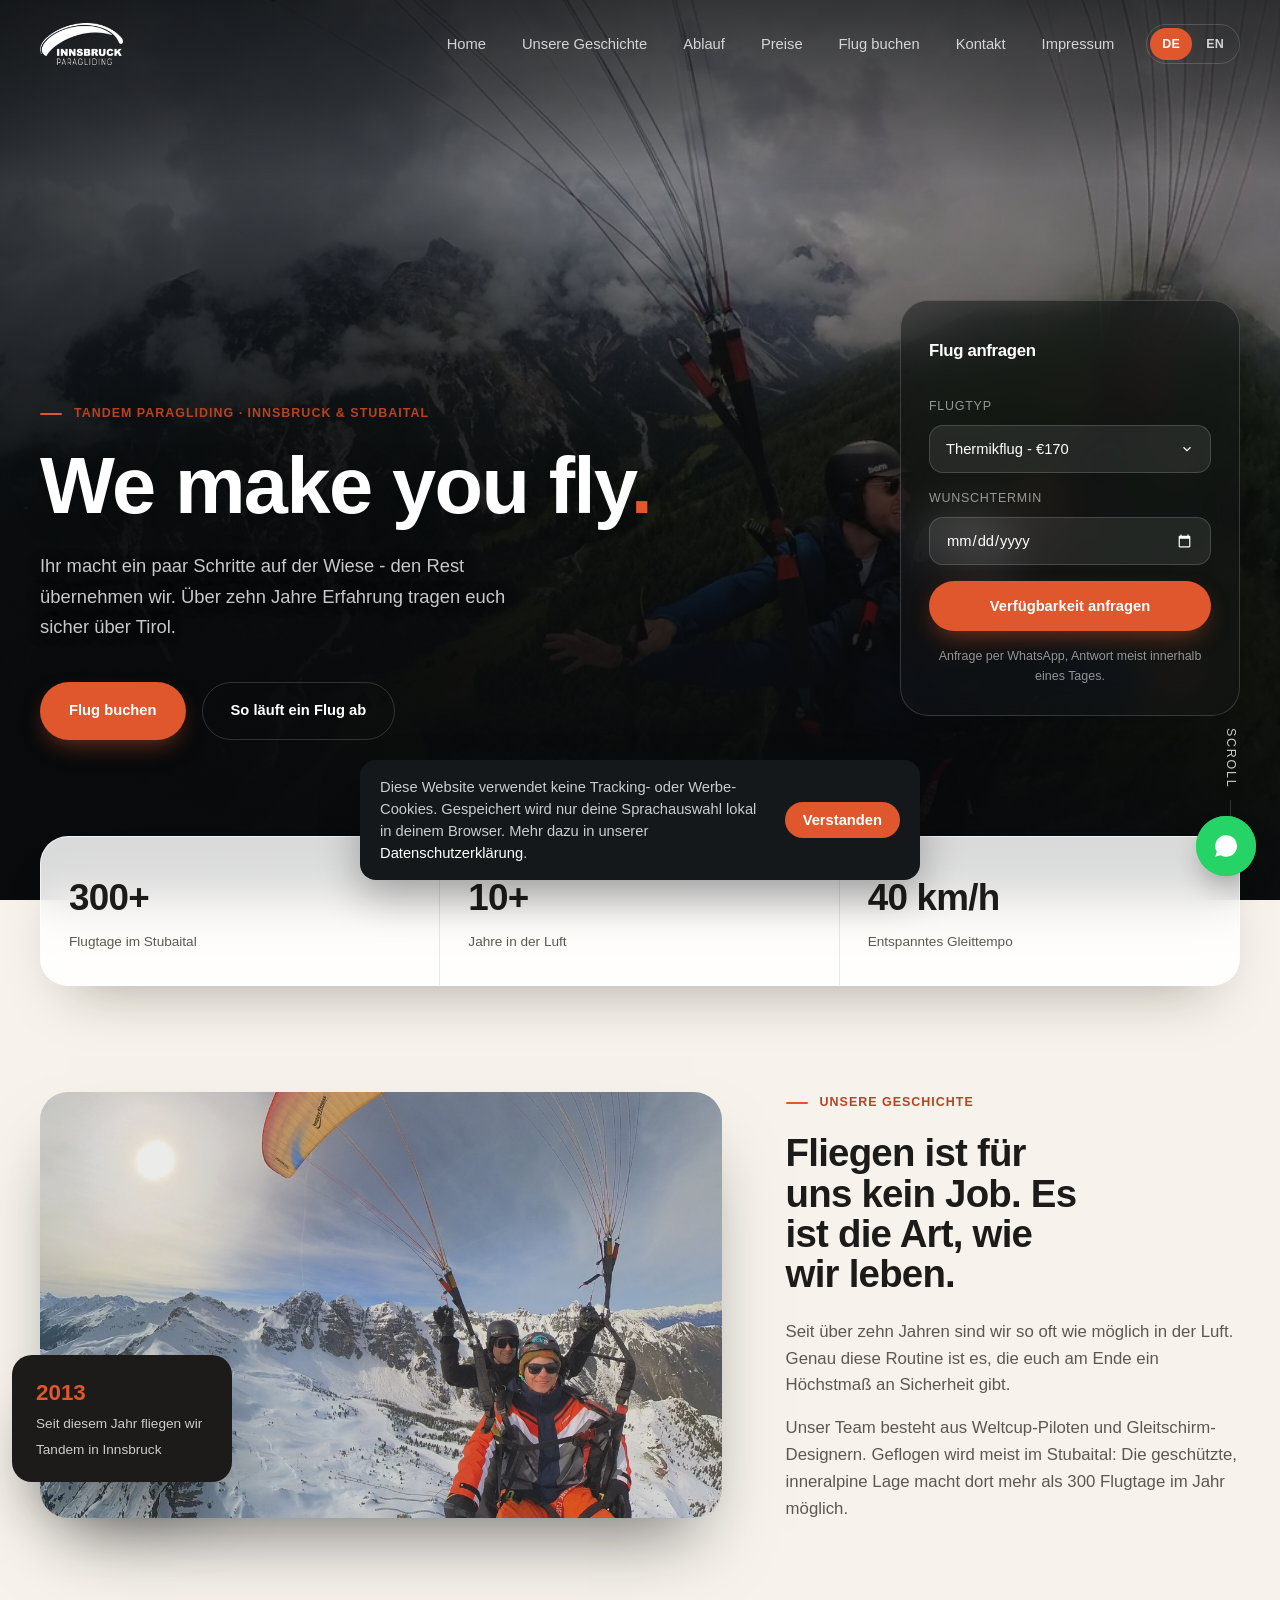
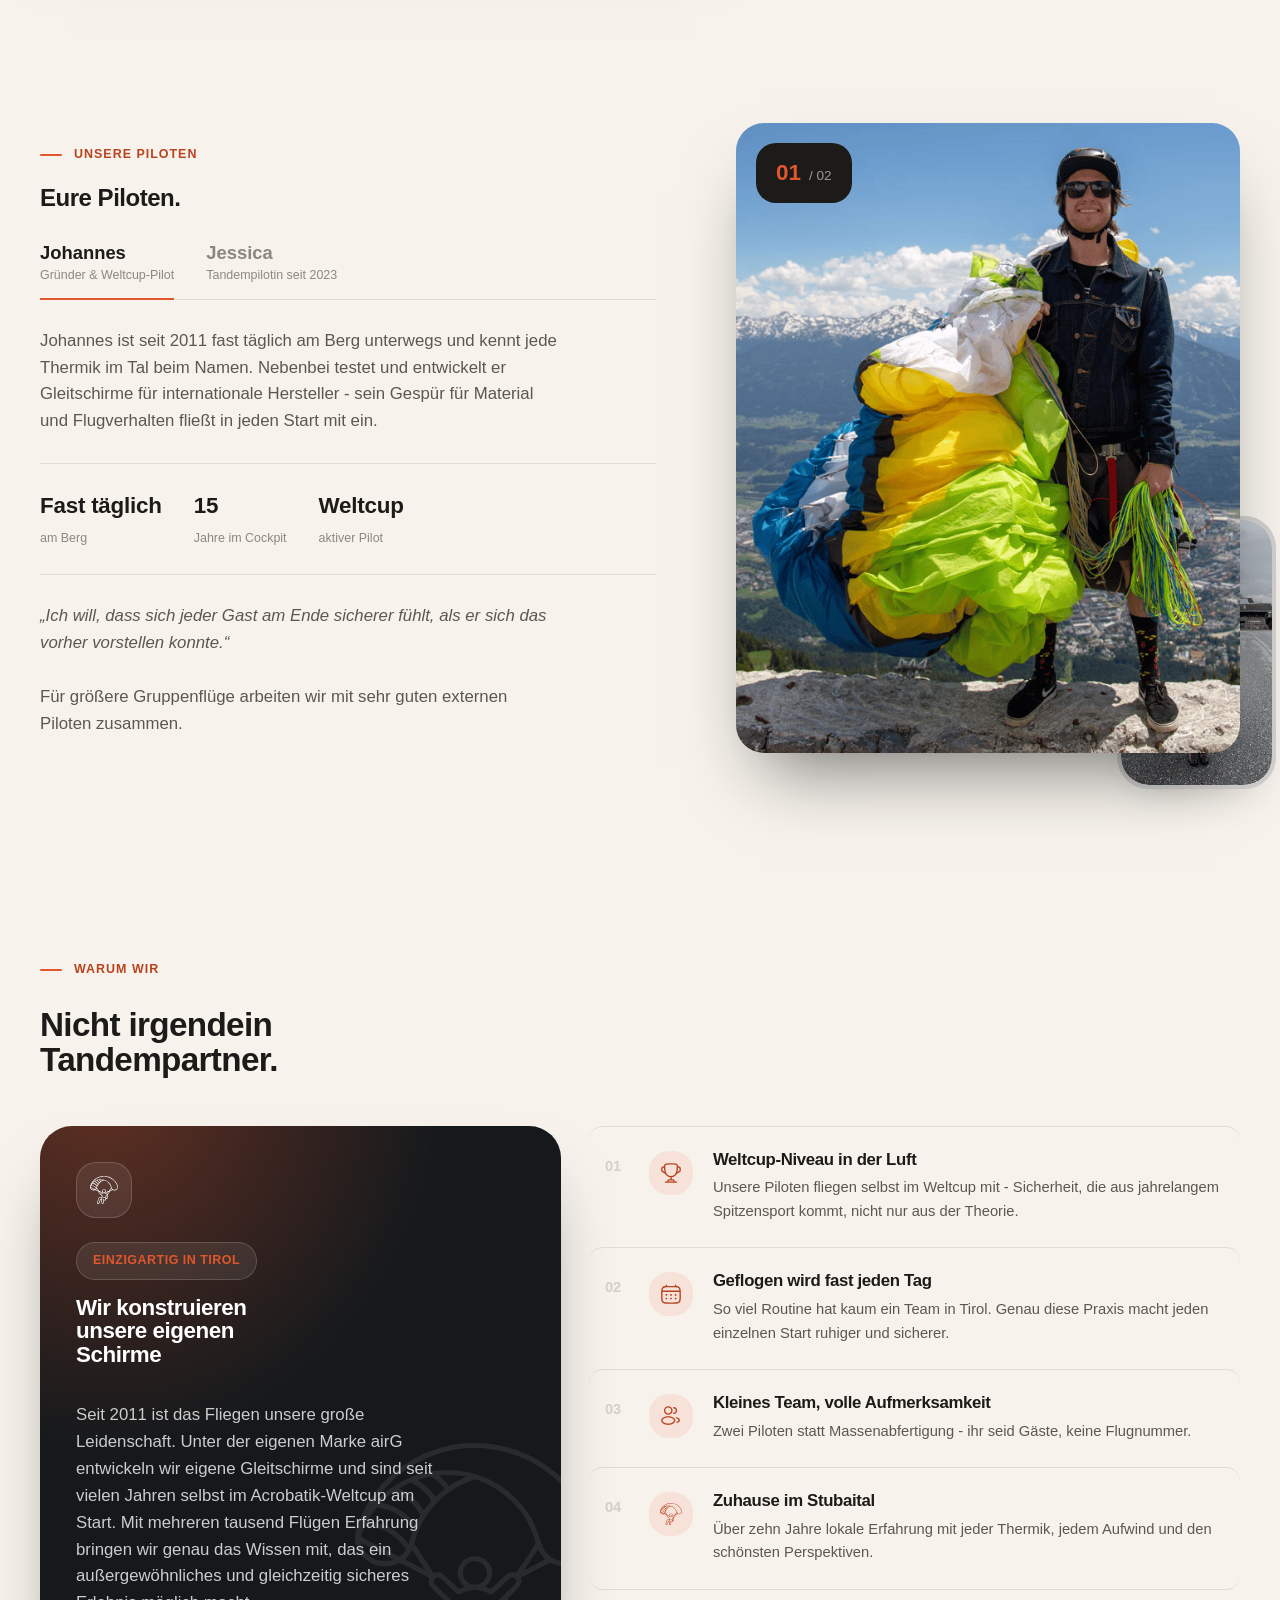
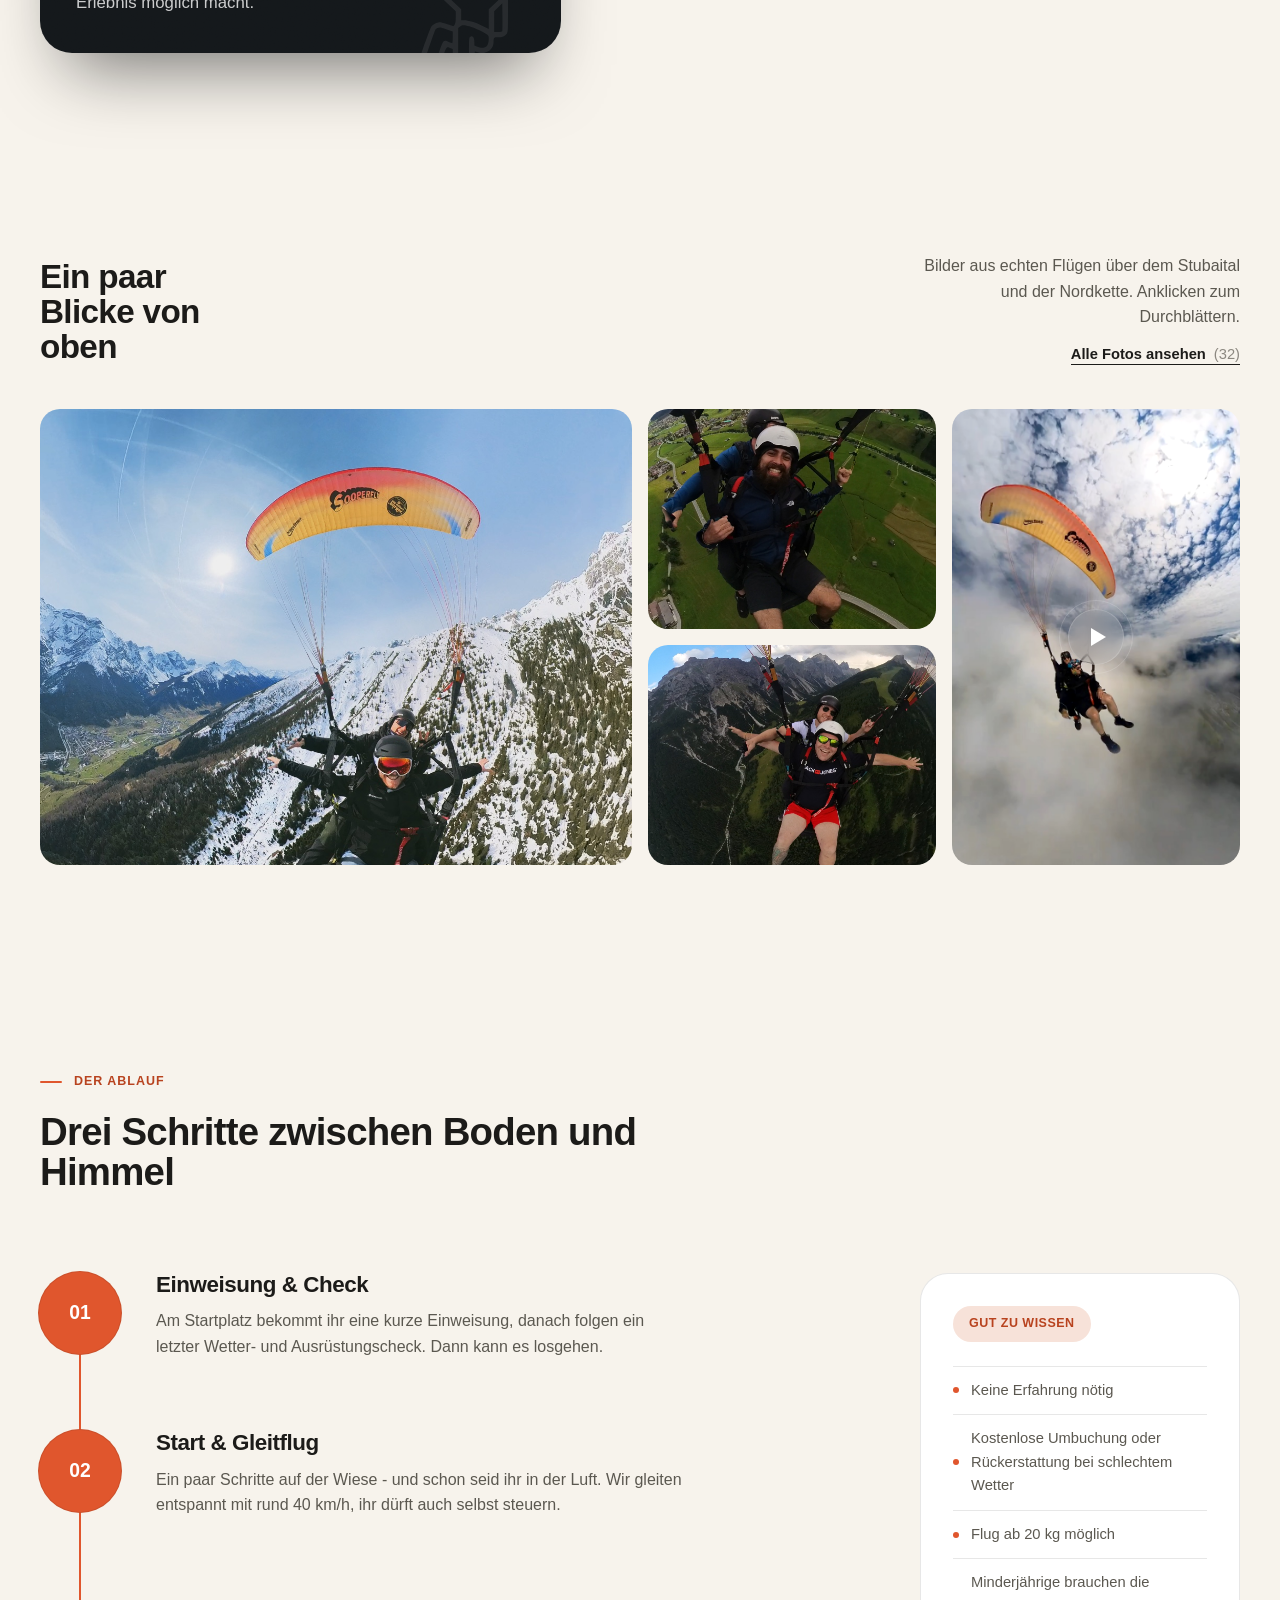
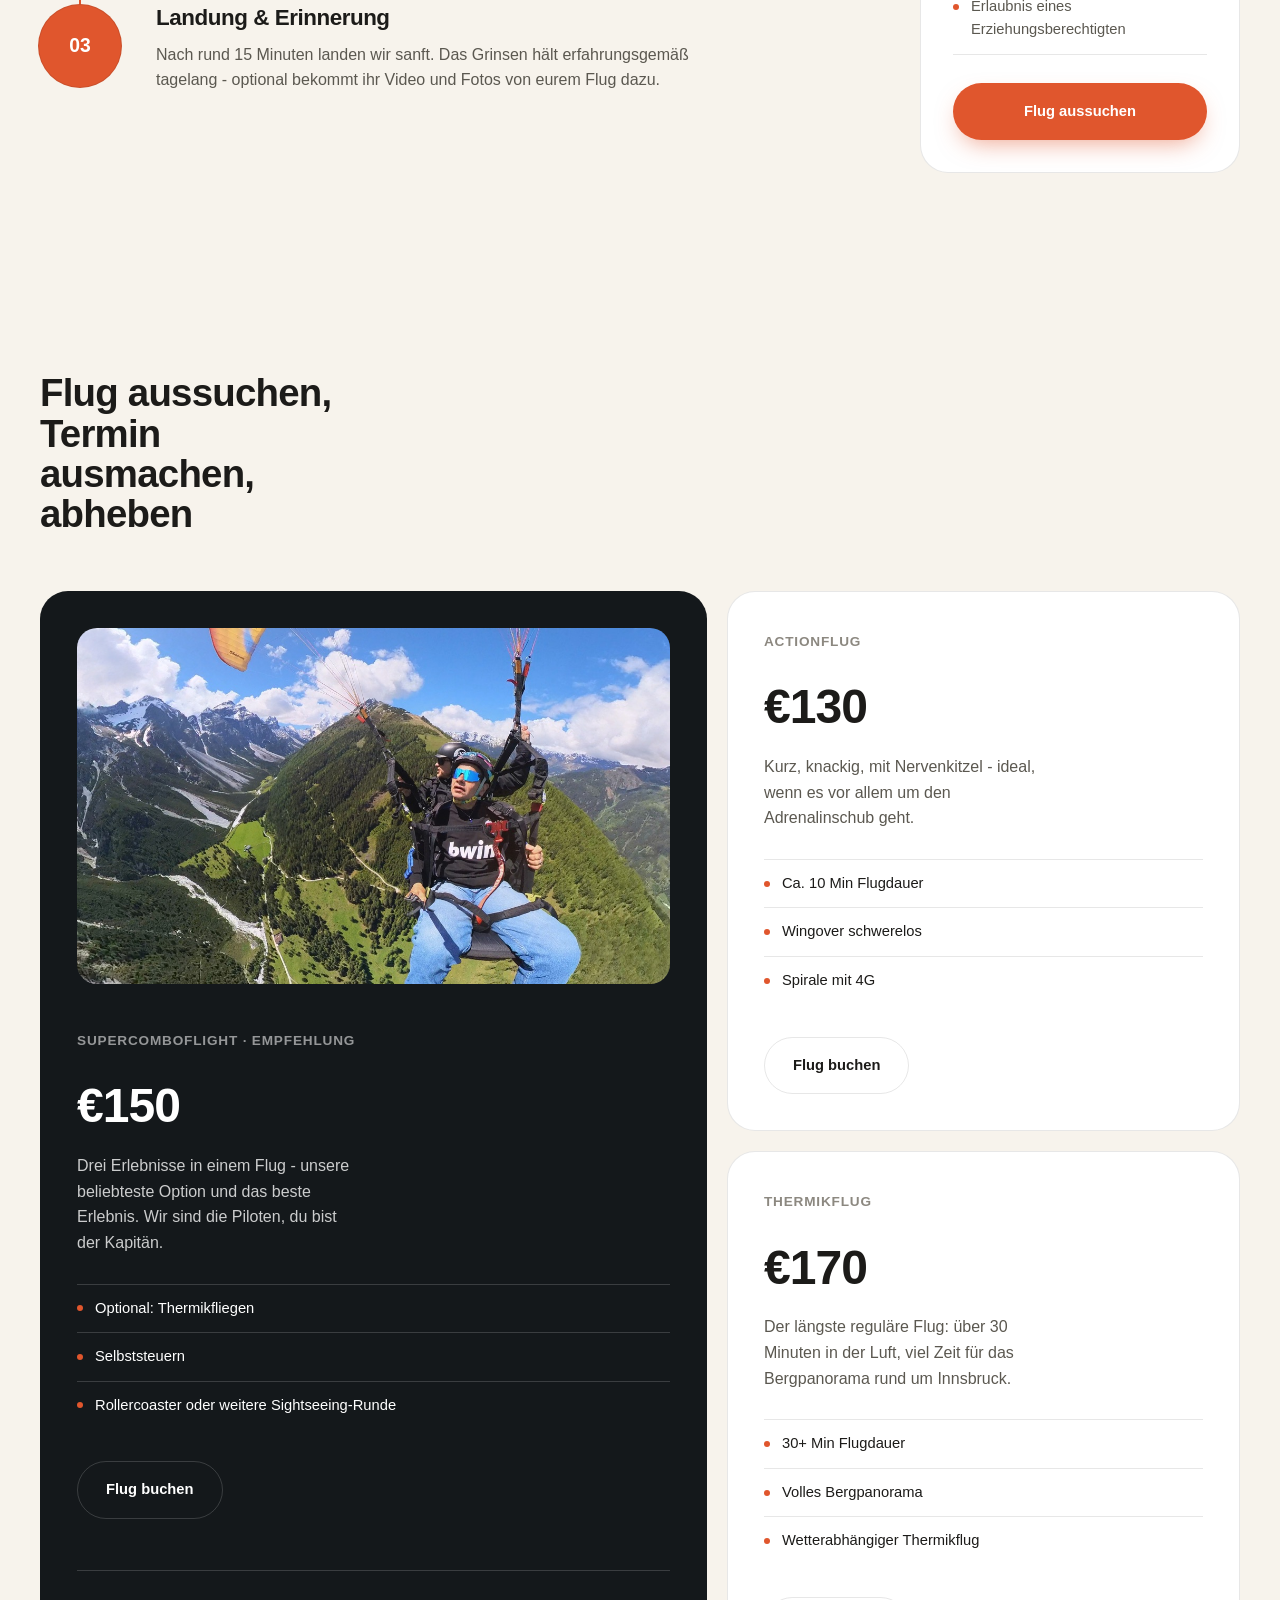
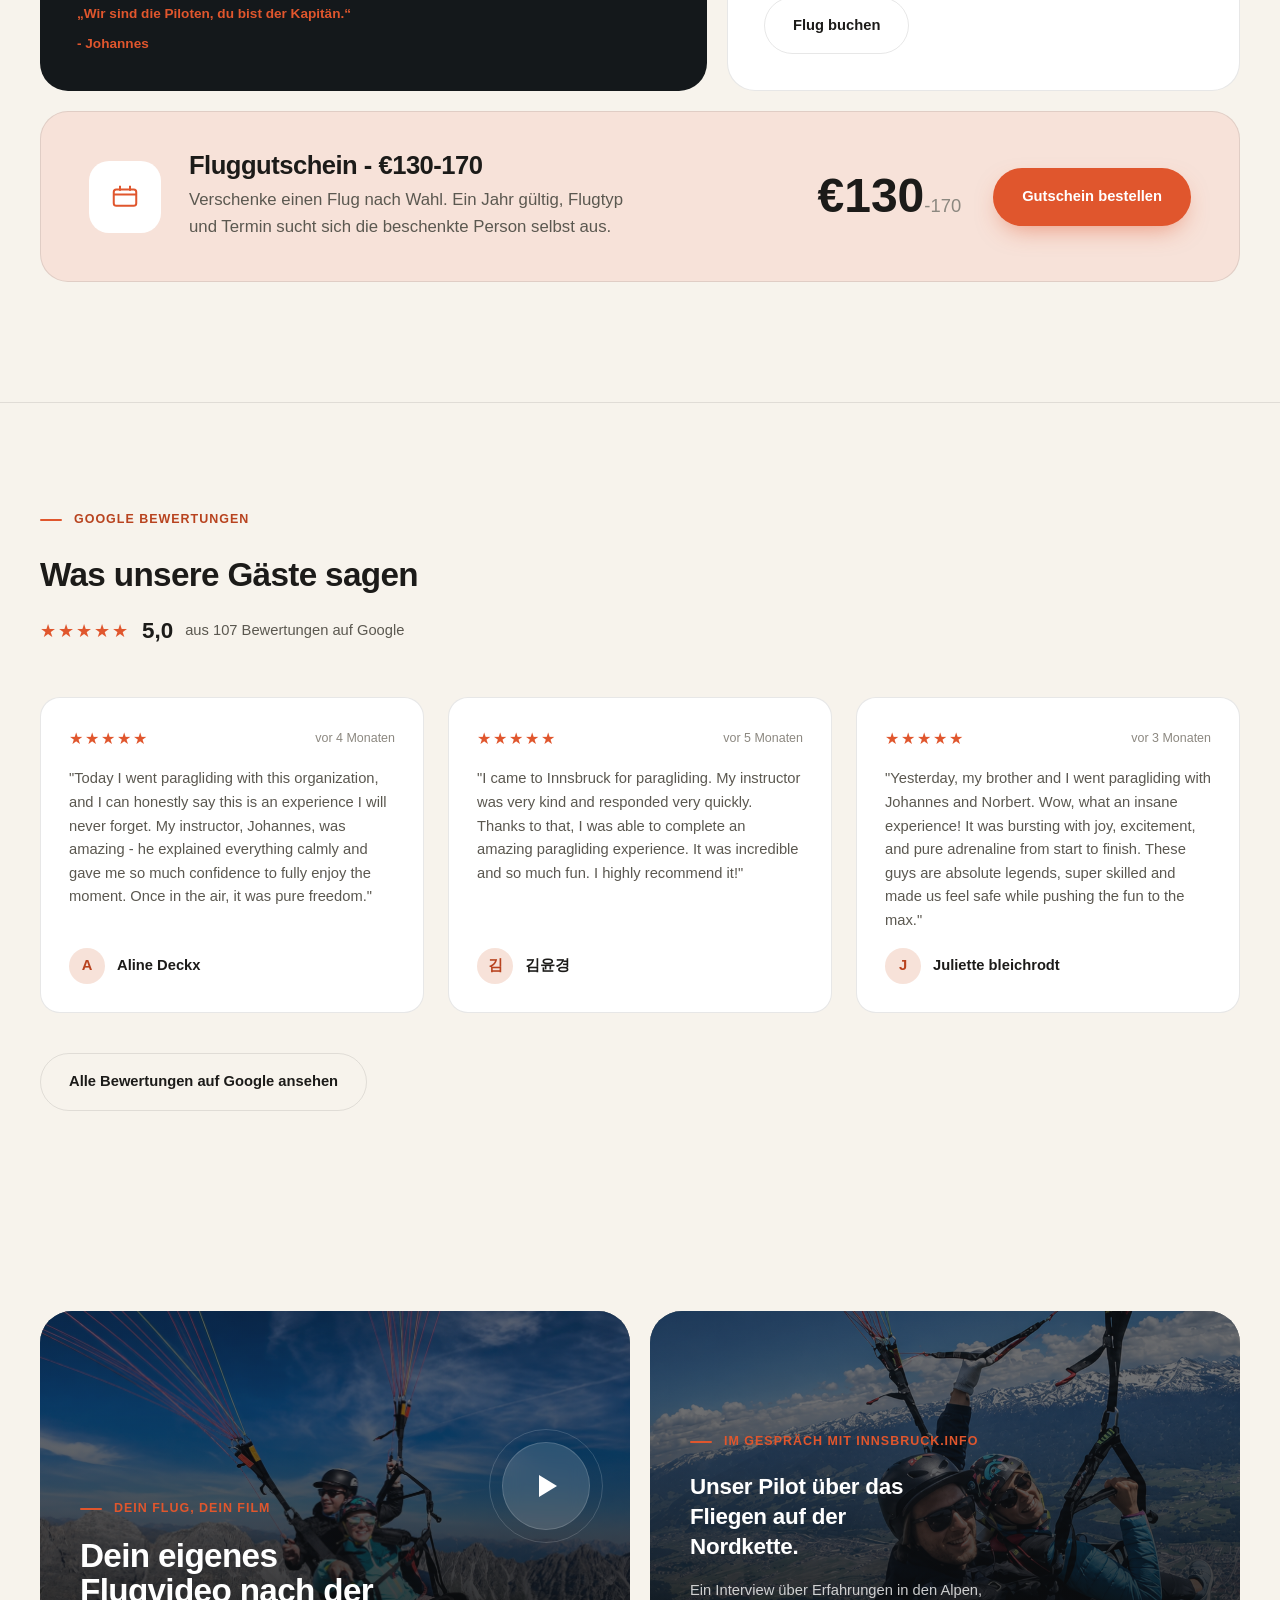
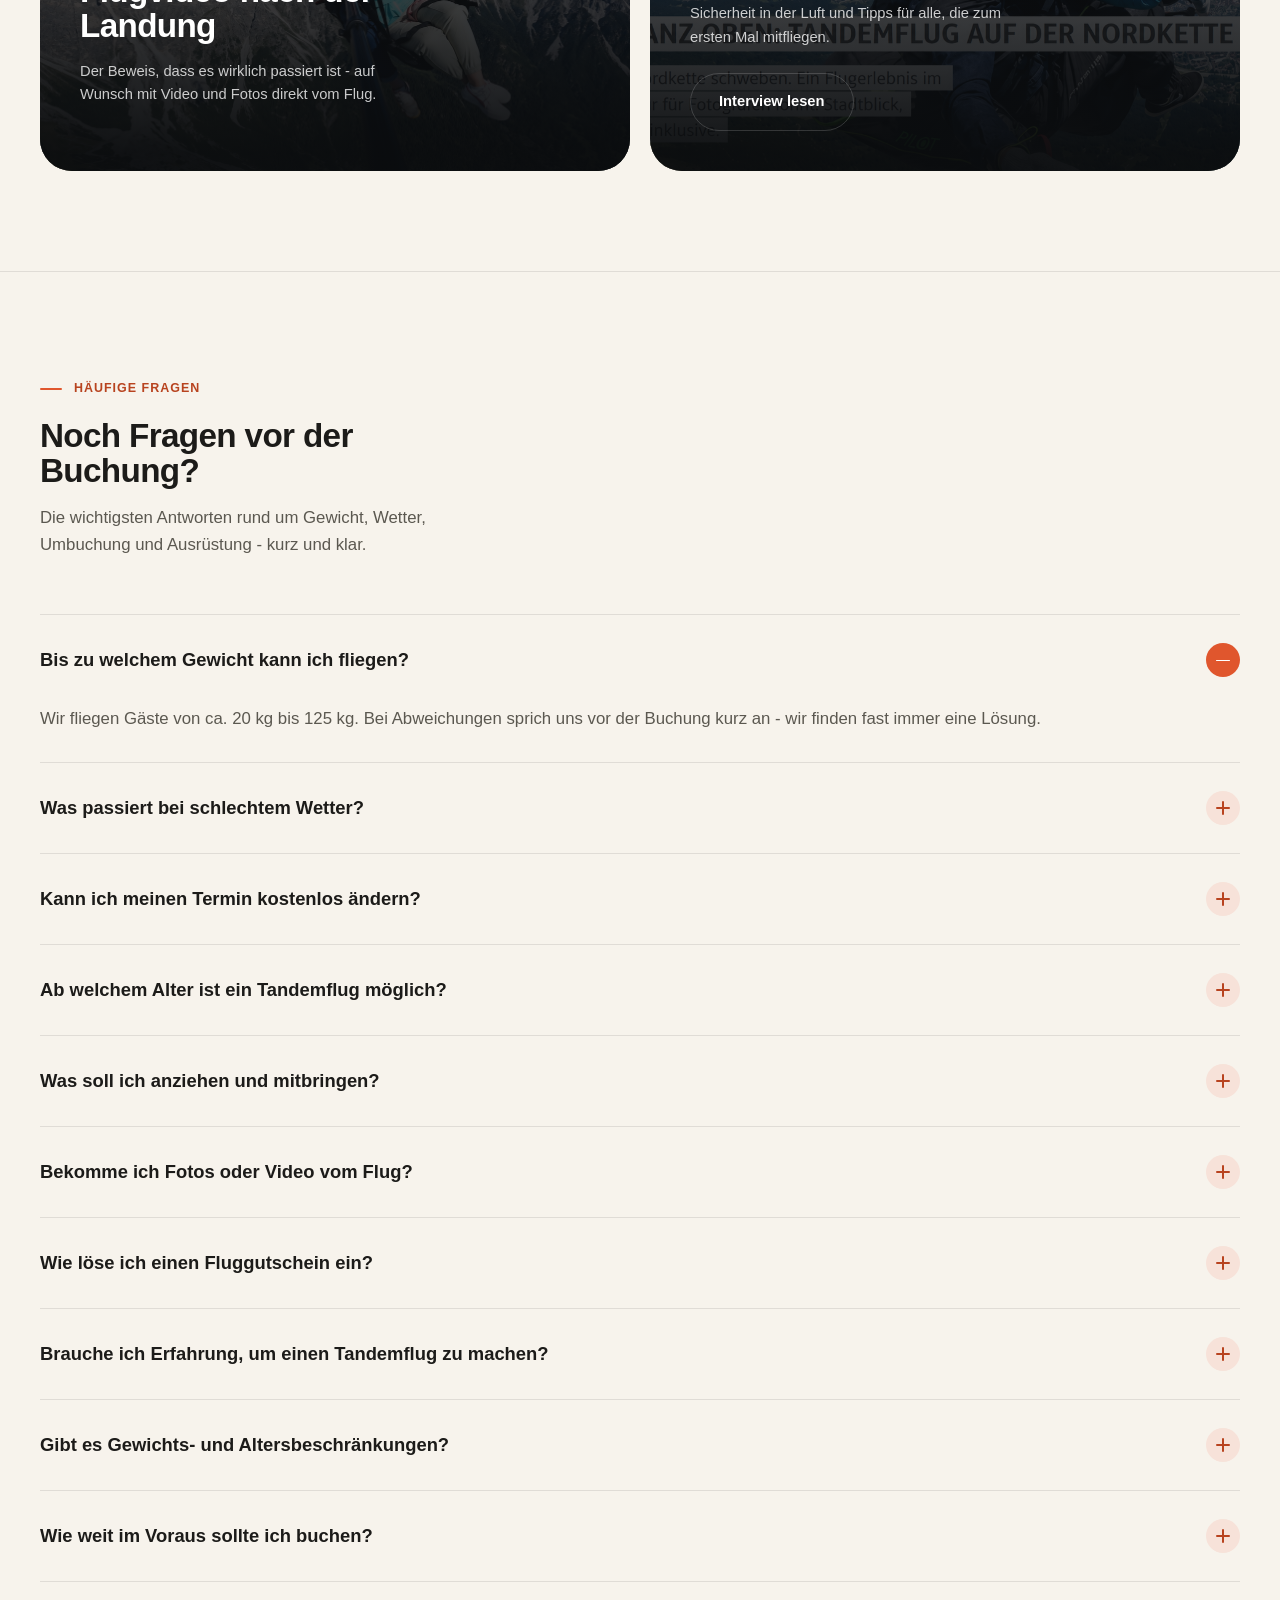
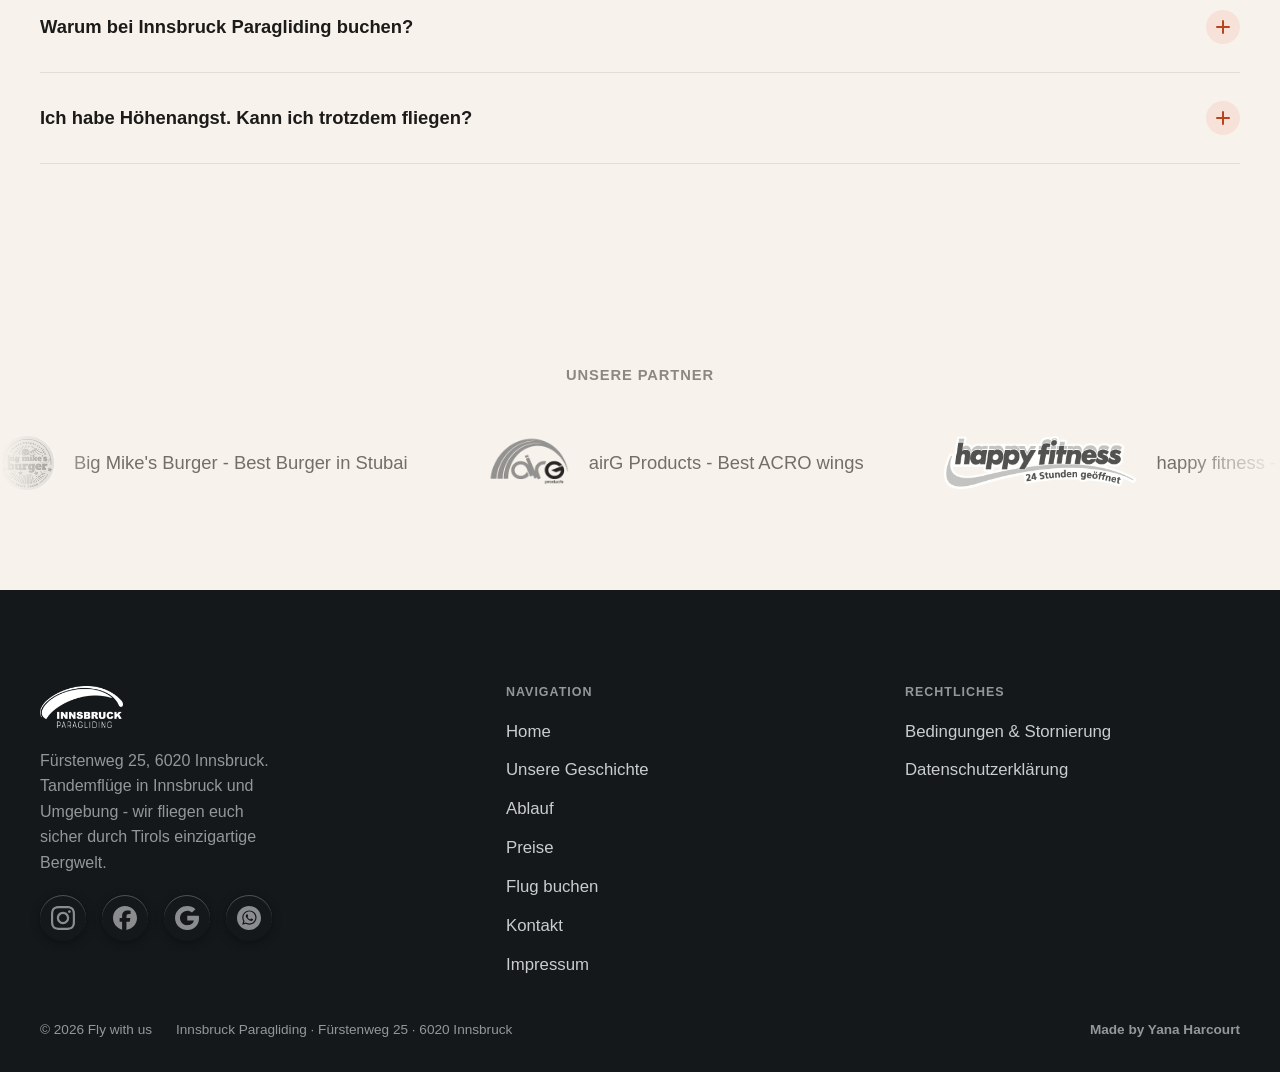
==== commit ffcb3087: "Update index.html" ====
--- a/index.html
+++ b/index.html
@@ -26,10 +26,10 @@
   <meta name="theme-color" content="#F7F3EC">
   <title>Innsbruck Paragliding - Tandemflüge über dem Stubaital</title>
   <meta name="description"
-    content="Tandem-Paragliding in Innsbruck und im Stubaital. Erfahrene Piloten, über 600 Flüge im Jahr, Flugtermine ganzjährig buchbar.">
+    content="Tandem-Paragliding in Innsbruck und im Stubaital. Erfahrene Piloten, Flugtermine ganzjährig buchbar.">
   <meta name="author" content="Yana Harcourt — yanaharcourt.github.io">
   <link rel="icon" type="image/png" href="favicon.png?v=1783863259">
-  <link rel="stylesheet" href="assets/css/styles.css">
+  <link rel="stylesheet" href="assets/css/styles.css?v=20260928">
 </head>
 
 <body>
@@ -73,8 +73,8 @@
         <span class="eyebrow" data-i18n="hero.eyebrow">Tandem Paragliding · Innsbruck &amp; Stubaital</span>
         <h1>We make you fly<span class="dot">.</span></h1>
         <p class="hero-sub" data-i18n="hero.sub">Ihr macht ein paar Schritte auf der Wiese - den Rest übernehmen wir.
-          Über zehn Jahre und
-          rund 600 Flüge pro Jahr Erfahrung tragen euch sicher über Tirol.</p>
+          Über zehn Jahre
+          Erfahrung tragen euch sicher über Tirol.</p>
         <div class="hero-actions">
           <a class="btn btn-primary" href="shop.html" data-i18n="hero.cta1">Flug buchen</a>
           <a class="btn btn-ghost-dark" href="#ablauf" data-i18n="hero.cta2">So läuft ein Flug ab</a>
@@ -124,8 +124,6 @@
 
   <div class="stat-strip">
     <div class="stat-strip-inner" data-reveal>
-      <div class="stat-item"><span class="stat-num" data-count="600" data-suffix="+">0</span><span class="stat-label"
-          data-i18n="stat1.label">Flüge pro Jahr</span></div>
       <div class="stat-item"><span class="stat-num" data-count="300" data-suffix="+">0</span><span class="stat-label"
           data-i18n="stat2.label">Flugtage im Stubaital</span></div>
       <div class="stat-item"><span class="stat-num" data-count="10" data-suffix="+">0</span><span class="stat-label"
@@ -146,8 +144,7 @@
       <div data-reveal class="delay-1">
         <span class="eyebrow" data-i18n="story.eyebrow">Unsere Geschichte</span>
         <h2 data-i18n="story.h2">Fliegen ist für uns kein Job. Es ist die Art, wie wir leben.</h2>
-        <p data-i18n="story.p1">Seit über zehn Jahren sind wir so oft wie möglich in der Luft - im Schnitt rund 600
-          Flüge im Jahr. Genau
+        <p data-i18n="story.p1">Seit über zehn Jahren sind wir so oft wie möglich in der Luft. Genau
           diese Routine ist es, die euch am Ende ein Höchstmaß an Sicherheit gibt.</p>
         <p data-i18n="story.p2">Unser Team besteht aus Weltcup-Piloten und Gleitschirm-Designern. Geflogen
           wird meist im
@@ -171,17 +168,13 @@
             <span class="pilot-tab-name">Jessica</span>
             <span class="pilot-tab-role" data-i18n="pilot2.role">Tandempilotin seit 2023</span>
           </button>
-          <button class="pilot-tab" type="button" data-pilot="simon" role="tab" aria-selected="false">
-            <span class="pilot-tab-name">Simon</span>
-            <span class="pilot-tab-role" data-i18n="pilot3.role">Gleitschirm-Designer &amp; Tandempilot</span>
-          </button>
         </div>
 
         <div class="pilots-panels">
           <div class="pilot-panel active" data-pilot-panel="johannes">
-            <p data-i18n="pilot1.p">Johannes fliegt seit 2011 im Stubaital und kennt jede Thermik im Tal beim Namen. Im Schnitt kommt er auf rund 600 Flüge pro Jahr - Tandem und Solo zusammen. Nebenbei testet und entwickelt er Gleitschirme für internationale Hersteller - sein Gespür für Material und Flugverhalten fließt in jeden Start mit ein.</p>
+            <p data-i18n="pilot1.p">Johannes ist seit 2011 fast täglich am Berg unterwegs und kennt jede Thermik im Tal beim Namen. Nebenbei testet und entwickelt er Gleitschirme für internationale Hersteller - sein Gespür für Material und Flugverhalten fließt in jeden Start mit ein.</p>
             <div class="pilot-stats">
-              <div><strong>640+</strong><span data-i18n="pilot1.stat1">Tandemflüge</span></div>
+              <div><strong data-i18n="pilot1.stat1num">Fast täglich</strong><span data-i18n="pilot1.stat1">am Berg</span></div>
               <div><strong>15</strong><span data-i18n="pilot1.stat2">Jahre im Cockpit</span></div>
               <div><strong data-i18n="pilot1.stat3num">Weltcup</strong><span data-i18n="pilot1.stat3">aktiver Pilot</span></div>
             </div>
@@ -196,16 +189,8 @@
               </div>
             </div>
           </div>
-          <div class="pilot-panel" data-pilot-panel="simon">
-            <p data-i18n="pilot3.p">Simon fliegt schon seit 2008 und bringt dieses Gespür für ruhige, entspannte Linien in jeden Tandemflug mit - perfekt für alle, die zum ersten Mal abheben. Gecoacht wird bei uns nicht: Als Gleitschirm-Designer entwickelt er stattdessen unsere eigene Marke airG - die meistgeflogene Marke im Acrobatik-Weltcup.</p>
-            <div class="pilot-stats">
-              <div><strong>410+</strong><span data-i18n="pilot3.stat1">Tandemflüge</span></div>
-              <div><strong>18</strong><span data-i18n="pilot3.stat2">Jahre im Cockpit</span></div>
-              <div><strong data-i18n="pilot3.stat3num">Designer</strong><span data-i18n="pilot3.stat3">Marke airG</span></div>
-            </div>
-            <p class="pilot-quote" data-i18n="pilot3.quote">„Die meiste Aufregung ist beim Start weg - sobald wir in der Luft sind, grinst jeder.“</p>
-          </div>
-        </div>
+        </div>
+        <p class="pilots-note" data-i18n="pilots.note">Für größere Gruppenflüge arbeiten wir mit sehr guten externen Piloten zusammen.</p>
       </div>
 
       <div class="pilots-media delay-1" data-reveal>
@@ -217,11 +202,7 @@
           <img
             src="./assets/img/Jessica.jpeg"
             alt="Jessica im Gleitschirm-Cockpit über den Alpen"></button>
-        <button class="pilot-photo" type="button" data-pilot-photo="simon" aria-label="Simon anzeigen">
-          <img
-            src="./assets/img/Simon-Klemenc.jpg"
-            alt="Simon im Gleitschirm-Cockpit über den Alpen"></button>
-        <div class="pilots-media-badge"><strong id="pilotCounter">01</strong><span>/ 03</span></div>
+        <div class="pilots-media-badge"><strong id="pilotCounter">01</strong><span>/ 02</span></div>
       </div>
     </div>
   </section>
@@ -262,7 +243,7 @@
               <img src="assets/icons/Calendar.svg" alt="">
             </div>
             <div class="why-fact-body">
-              <h4 data-i18n="why.card2.h3">Rund 600 Flüge im Jahr</h4>
+              <h4 data-i18n="why.card2.h3">Geflogen wird fast jeden Tag</h4>
               <p data-i18n="why.card2.p">So viel Routine hat kaum ein Team in Tirol. Genau diese Praxis macht jeden einzelnen Start ruhiger und sicherer.</p>
             </div>
           </div>
@@ -471,7 +452,7 @@
           <ul class="process-side-list">
             <li data-i18n="process.side.li1">Keine Erfahrung nötig</li>
             <li data-i18n="process.side.li2">Kostenlose Umbuchung oder Rückerstattung bei schlechtem Wetter</li>
-            <li data-i18n="process.side.li3">Flug ab 20kg möglich</li>
+            <li data-i18n="process.side.li3">Flug ab 20 kg möglich</li>
             <li data-i18n="process.side.li4">Minderjährige brauchen die Erlaubnis eines Erziehungsberechtigten</li>
           </ul>
           <a class="btn btn-primary btn-block" href="#preise" data-i18n="process.side.cta">Flug aussuchen</a>
@@ -489,21 +470,20 @@
       <div class="pricing-grid">
         <div class="price-card featured" data-reveal>
           <img class="price-bg"
-            src="./assets/img/031.jpg"
+            src="./assets/img/026.jpg"
             alt="">
           <div>
-            <span class="price-tag" data-i18n="card1.tag">Thermikflug · Empfehlung</span>
-            <div class="price-amount">€170</div>
-            <p data-i18n="card1.p">Der längste reguläre Flug: über 30 Minuten in der Luft, viel Zeit für das Bergpanorama rund um Innsbruck.
-            </p>
+            <span class="price-tag" data-i18n="card3.tag">SuperComboFlight · Empfehlung</span>
+            <div class="price-amount">€150</div>
+            <p data-i18n="card3.p">Drei Erlebnisse in einem Flug - unsere beliebteste Option und das beste Erlebnis. Wir sind die Piloten, du bist der Kapitän.</p>
             <ul class="price-list">
-              <li data-i18n="card1.li1">30+ Min Flugdauer</li>
-              <li data-i18n="card1.li2">Volles Bergpanorama</li>
-              <li data-i18n="card1.li3">Wetterabhängiger Thermikflug</li>
+              <li data-i18n="card3.li1">Optional: Thermikfliegen</li>
+              <li data-i18n="card3.li2">Selbststeuern</li>
+              <li data-i18n="card3.li3">Rollercoaster oder weitere Sightseeing-Runde</li>
             </ul>
-            <a class="btn btn-ghost-light" href="shop.html#thermikflug" data-i18n="card.btn">Flug buchen</a>
-          </div>
-          <div class="price-quote"><span data-i18n="card1.quote">„Der Thermikflug ist der, den erfahrene Piloten selbst am liebsten fliegen.“</span><span data-i18n="card1.quoteAuthor">- Johannes</span></div>
+            <a class="btn btn-ghost-light" href="shop.html#kombo-flug" data-i18n="card.btn">Flug buchen</a>
+          </div>
+          <div class="price-quote"><span data-i18n="card3.quote">„Wir sind die Piloten, du bist der Kapitän.“</span><span data-i18n="card3.quoteAuthor">- Johannes</span></div>
         </div>
 
         <div class="price-card delay-1" data-reveal>
@@ -520,15 +500,16 @@
         </div>
 
         <div class="price-card delay-2" data-reveal>
-          <span class="price-tag" data-i18n="card3.tag">SuperComboFlight</span>
-          <div class="price-amount">€150</div>
-          <p data-i18n="card3.p">Drei Erlebnisse in einem Flug - unsere beliebteste Option und das beste Erlebnis. Wir sind die Piloten, du bist der Kapitän.</p>
+          <span class="price-tag" data-i18n="card1.tag">Thermikflug</span>
+          <div class="price-amount">€170</div>
+          <p data-i18n="card1.p">Der längste reguläre Flug: über 30 Minuten in der Luft, viel Zeit für das Bergpanorama rund um Innsbruck.
+          </p>
           <ul class="price-list">
-            <li data-i18n="card3.li1">Optional: Thermikfliegen</li>
-            <li data-i18n="card3.li2">Selbststeuern</li>
-            <li data-i18n="card3.li3">Rollercoaster oder weitere Sightseeing-Runde</li>
+            <li data-i18n="card1.li1">30+ Min Flugdauer</li>
+            <li data-i18n="card1.li2">Volles Bergpanorama</li>
+            <li data-i18n="card1.li3">Wetterabhängiger Thermikflug</li>
           </ul>
-          <a class="btn btn-ghost-light" href="shop.html#kombo-flug" data-i18n="card.btn">Flug buchen</a>
+          <a class="btn btn-ghost-light" href="shop.html#thermikflug" data-i18n="card.btn">Flug buchen</a>
         </div>
 
         <div class="price-banner delay-3" data-reveal>
@@ -911,7 +892,7 @@
         'nav.home': 'Home', 'nav.story': 'Our Story', 'nav.process': 'How It Works', 'nav.pricing': 'Pricing',
         'nav.book': 'Book a Flight', 'nav.contact': 'Contact', 'nav.impressum': 'Legal Notice',
         'hero.eyebrow': 'Tandem Paragliding · Innsbruck &amp; Stubai Valley',
-        'hero.sub': 'You take a few steps on the meadow - we handle the rest. Over ten years and around 600 flights a year of experience carry you safely across Tyrol.',
+        'hero.sub': 'You take a few steps on the meadow - we handle the rest. Over ten years of experience carry you safely across Tyrol.',
         'hero.cta1': 'Book a Flight', 'hero.cta2': 'How a Flight Works',
         'hero.book.title': 'Request a Flight', 'hero.book.labelType': 'Flight Type',
         'hero.book.opt1': 'Action Flight - €130', 'hero.book.opt2': 'Thermal Flight - €170',
@@ -919,25 +900,22 @@
         'hero.book.labelDate': 'Preferred Date', 'hero.book.submit': 'Check Availability',
         'hero.book.note': 'Request via WhatsApp, we usually reply within a day.',
         'scroll.cue': 'Scroll',
-        'stat1.label': 'Flights per Year', 'stat2.label': 'Flying Days in the Stubai Valley',
+        'stat2.label': 'Flying Days in the Stubai Valley',
         'stat3.label': 'Years in the Air', 'stat4.label': 'Relaxed Gliding Speed',
         'story.badge.text': 'Flying tandem in Innsbruck since this year',
         'story.eyebrow': 'Our Story', 'story.h2': "Flying isn't a job for us. It's how we live.",
-        'story.p1': "For over ten years we've been in the air as often as possible - around 600 flights a year on average. That routine is exactly what gives you the highest level of safety.",
+        'story.p1': "For over ten years we've been in the air as often as possible. That routine is exactly what gives you the highest level of safety.",
         'story.p2': 'Our team is made up of World Cup pilots and paraglider designers. We fly mostly in the Stubai Valley: its sheltered, inner-alpine location allows for more than 300 flying days a year.',
         'pilots.eyebrow': 'Our Pilots', 'pilots.h2': 'Your pilots.',
-        'pilot1.role': 'Founder &amp; World Cup Pilot', 'pilot2.role': 'Tandem Pilot since 2023', 'pilot3.role': 'Paraglider Designer &amp; Tandem Pilot',
-        'pilot1.p': 'Johannes has been flying the Stubai Valley since 2011 and knows every thermal in the valley by name. On average he does around 600 flights a year - tandem and solo combined. On the side, he tests and develops paragliders for international manufacturers - his feel for material and flight behavior goes into every launch.',
-        'pilot1.stat1': 'Tandem Flights', 'pilot1.stat2': 'Years in the Cockpit',
+        'pilots.note': 'For bigger group flights we cooperate with very good external pilots.',
+        'pilot1.role': 'Founder &amp; World Cup Pilot', 'pilot2.role': 'Tandem Pilot since 2023',
+        'pilot1.p': 'Johannes has been up on the mountain almost daily since 2011 and knows every thermal in the valley by name. On the side, he tests and develops paragliders for international manufacturers - his feel for material and flight behavior goes into every launch.',
+        'pilot1.stat1num': 'Almost Daily', 'pilot1.stat1': 'On the Mountain', 'pilot1.stat2': 'Years in the Cockpit',
         'pilot1.stat3num': 'World Cup', 'pilot1.stat3': 'Active Pilot',
         'pilot1.quote': '"I want every guest to land feeling safer than they imagined they would."',
         'pilot2.p': 'Jessica has been a licensed pilot since 2017 and has been flying tandem since 2023. She grew up right in the Zillertal valley and is one of the best paragliding pilots in the world, making sure every flight with her becomes an unforgettable experience.',
         'pilot2.stat1': 'Pilot Since', 'pilot2.stat2': 'Grew Up In',
         'pilot2.stat3num': 'World-Class', 'pilot2.stat3': 'Pilot',
-        'pilot3.p': "Simon has been flying since 2008 and brings that same calm, relaxed feel for the quieter lines above the valley to every tandem flight - perfect for anyone flying for the first time. He doesn't coach as a flight instructor; instead, as a paraglider designer, he develops our own brand, airG - the most-flown brand in the Acrobatics World Cup.",
-        'pilot3.stat1': 'Tandem Flights', 'pilot3.stat2': 'Years in the Cockpit',
-        'pilot3.stat3num': 'Designer', 'pilot3.stat3': 'Brand airG',
-        'pilot3.quote': '"Most of the nerves disappear at launch - once we\'re in the air, everyone\'s grinning."',
         'gallery.h2': 'A Few Views From Above',
         'gallery.p': 'Photos from real flights over the Stubai Valley and the Nordkette. Click to browse.',
         'gallery.viewAll': 'View All Photos',
@@ -952,18 +930,18 @@
         'process.side.li1': 'No experience needed', 'process.side.li2': 'Free rebooking or refund for bad weather', 'process.side.li3': 'Flights possible from 20 kg', 'process.side.li4': 'Minors need permission from a legal guardian',
         'process.side.cta': 'Choose a Flight',
         'pricing.h2': 'Choose Your Flight, Pick a Date, Take Off',
-        'card1.tag': 'Thermal Flight · Recommended',
+        'card1.tag': 'Thermal Flight',
         'card1.p': 'The longest regular flight: over 30 minutes in the air, plenty of time for the mountain panorama around Innsbruck.',
         'card1.li1': '30+ min flight time', 'card1.li2': 'Full mountain panorama', 'card1.li3': 'Weather-dependent thermal flight',
-        'card1.quote': '"The thermal flight is the one experienced pilots love flying themselves the most."',
-        'card1.quoteAuthor': '- Johannes',
         'card2.tag': 'Action Flight',
         'card2.p': "Short, snappy, thrilling - ideal if it's mainly about the adrenaline rush.",
         'card2.li1': 'Approx. 10 min flight time', 'card2.li2': 'Weightless wingover', 'card2.li3': '4G spiral',
         'card.btn': 'Book Flight',
-        'card3.tag': 'SuperComboFlight',
+        'card3.tag': 'SuperComboFlight · Recommended',
         'card3.p': "Three experiences in one flight - our most popular option and the best experience. We're the pilots, you're the captain.",
         'card3.li1': 'Optional: thermal sightseeing', 'card3.li2': 'Self-steering', 'card3.li3': 'Rollercoaster or another sightseeing round',
+        'card3.quote': '"We are the pilots, you are the captain."',
+        'card3.quoteAuthor': '- Johannes',
         'banner.h3': 'Flight Voucher - €130-170',
         'banner.p': 'Give the gift of a flight of choice. Valid for one year - the recipient chooses the flight type and date themselves.',
         'banner.btn': 'Order Voucher',
@@ -973,7 +951,7 @@
         'why.feature.p': "Flying has been our great passion since 2011. Under our own brand, airG, we develop our own paragliders and have been competing in the Acrobatics World Cup for many years. With several thousand flights of experience, we bring exactly the knowledge it takes to make an experience that's both extraordinary and safe.",
         'why.card1.h3': 'World Cup pilots at the controls',
         'why.card1.p': 'Our pilots compete on the World Cup circuit themselves - safety built on years of top-level competition, not just theory.',
-        'why.card2.h3': 'About 600 flights a year',
+        'why.card2.h3': 'In the air almost every day',
         'why.card2.p': 'Hardly any team in Tyrol flies this often. That routine is exactly what makes every single launch calmer and safer.',
         'why.trust1.h4': 'Small team, full attention',
         'why.trust1.p': "Two pilots, no mass processing - you're a guest, not a flight number.",
@@ -1134,7 +1112,7 @@
     });
 
     /* ---------- pilot switcher / переключатель пилотов ---------- */
-    const pilotCounter = { johannes: '01', jessica: '02', simon: '03' };
+    const pilotCounter = { johannes: '01', jessica: '02' };
     function switchPilot(id) {
       document.querySelectorAll('.pilot-tab').forEach(t => {
         t.classList.toggle('active', t.dataset.pilot === id);
--- a/assets/css/styles.css
+++ b/assets/css/styles.css
@@ -1113,7 +1113,7 @@
   max-width: var(--container-width);
   margin: 0 auto;
   display: grid;
-  grid-template-columns: repeat(4, 1fr);
+  grid-template-columns: repeat(3, 1fr);
   background: rgba(255, 255, 255, .85);
   backdrop-filter: blur(24px) saturate(160%);
   -webkit-backdrop-filter: blur(24px) saturate(160%);
@@ -1292,11 +1292,7 @@
 }
 
 .pilot-photo:nth-of-type(2):not(.active) {
-  inset: auto calc(30% + var(--space-10)) calc(-1 * var(--space-8)) auto;
-}
-
-.pilot-photo:nth-of-type(3):not(.active) {
-  inset: auto calc(60% + var(--space-12)) calc(-1 * var(--space-8)) auto;
+  inset: auto calc(-1 * var(--space-8)) calc(-1 * var(--space-8)) auto;
 }
 
 .pilot-photo:not(.active):hover {
@@ -1417,6 +1413,13 @@
 .pilot-stats span {
   font-size: var(--font-size-tiny);
   color: var(--color-ink-faint);
+}
+
+.pilots-note {
+  margin-top: var(--space-7);
+  color: var(--color-ink-soft);
+  font-size: var(--font-size-medium);
+  max-width: 56ch;
 }
 
 .pilot-quote {
@@ -2987,11 +2990,7 @@
   }
 
   .pilot-photo:nth-of-type(2):not(.active) {
-    inset: auto calc(30% + var(--space-6)) calc(-1 * var(--space-5)) auto;
-  }
-
-  .pilot-photo:nth-of-type(3):not(.active) {
-    inset: auto calc(60% + var(--space-7)) calc(-1 * var(--space-5)) auto;
+    inset: auto calc(-1 * var(--space-5)) calc(-1 * var(--space-5)) auto;
   }
 
   .pilots-switch {
@@ -3692,9 +3691,11 @@
 
 .faq-a p {
   padding-bottom: var(--space-7);
-  max-width: 64ch;
+  max-width: none;
   color: var(--color-ink-soft);
-  font-size: var(--font-size-small);
+  font-family: var(--font-body);
+  font-size: var(--font-size-medium);
+  line-height: 1.7;
 }
 
 .faq-item.open .faq-a {
@@ -4840,4 +4841,4 @@
     align-items: stretch;
     bottom: calc(12px + env(safe-area-inset-bottom));
   }
-}+}
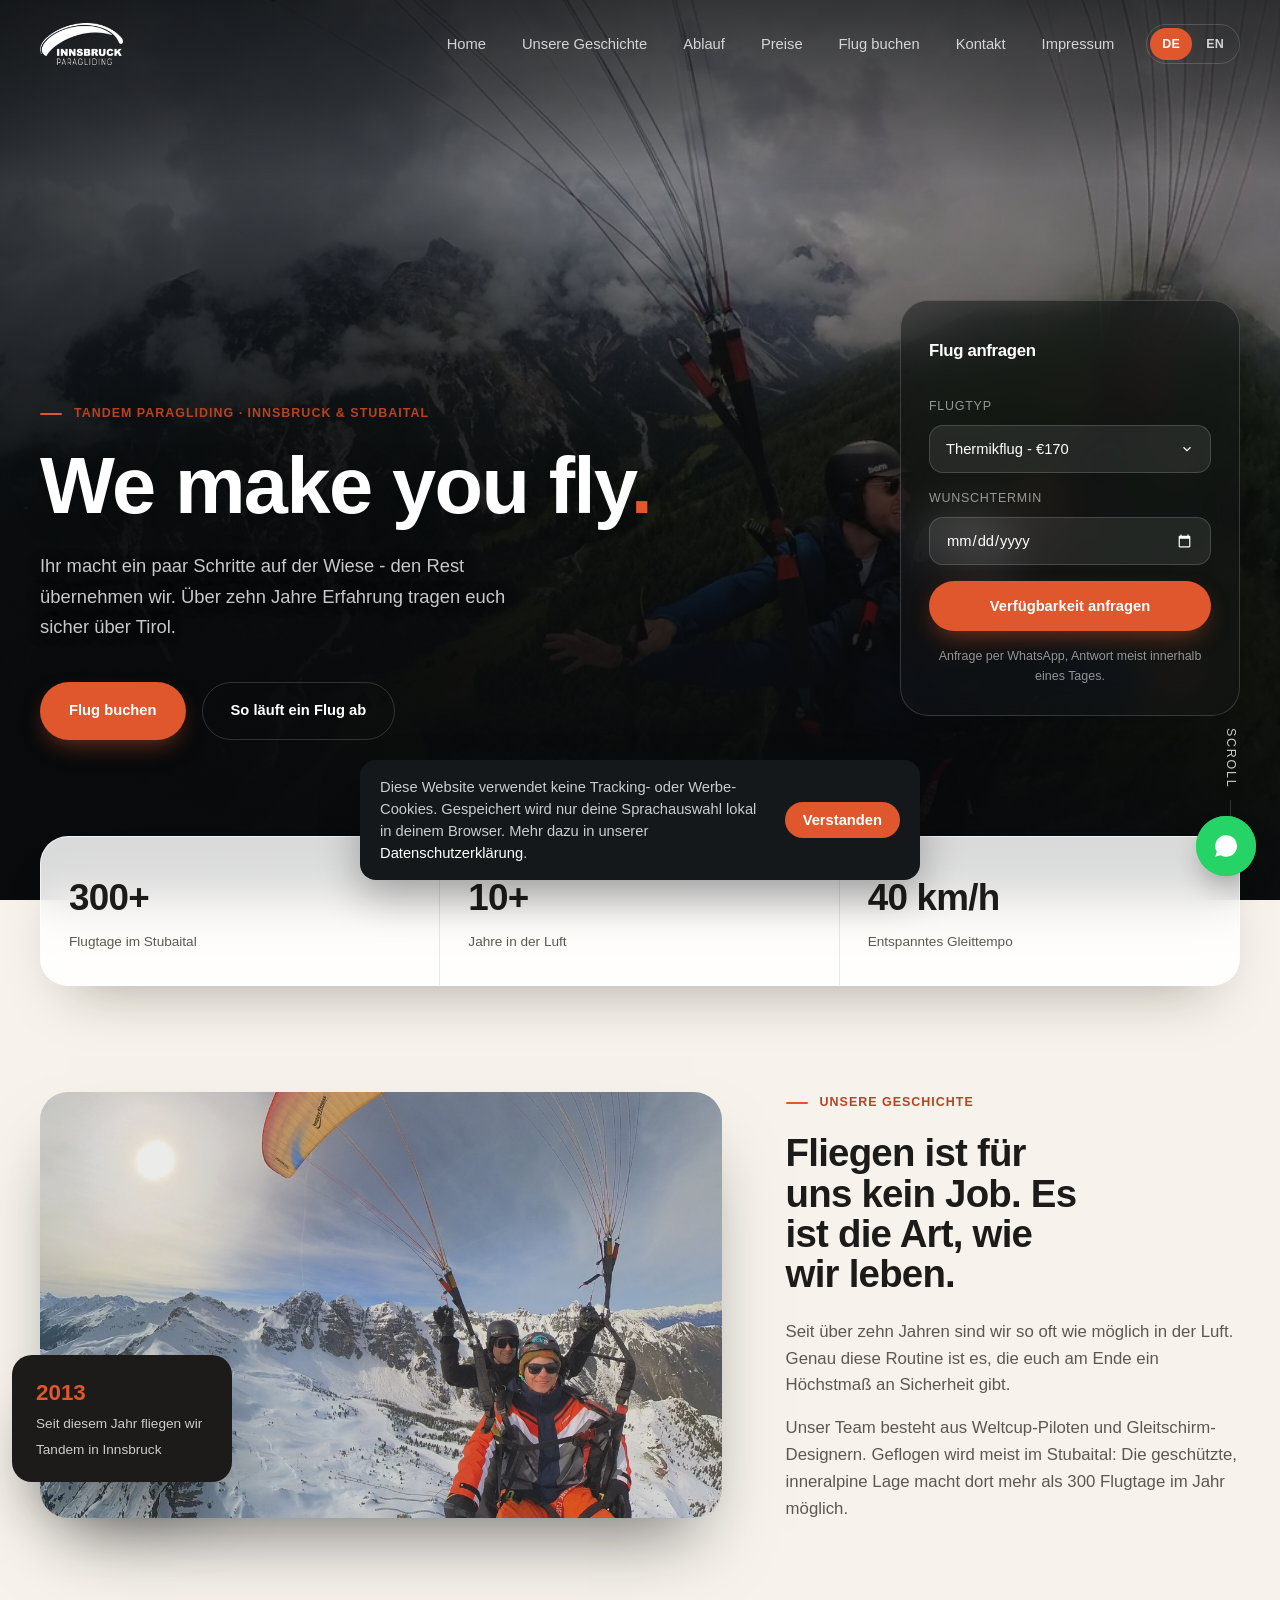
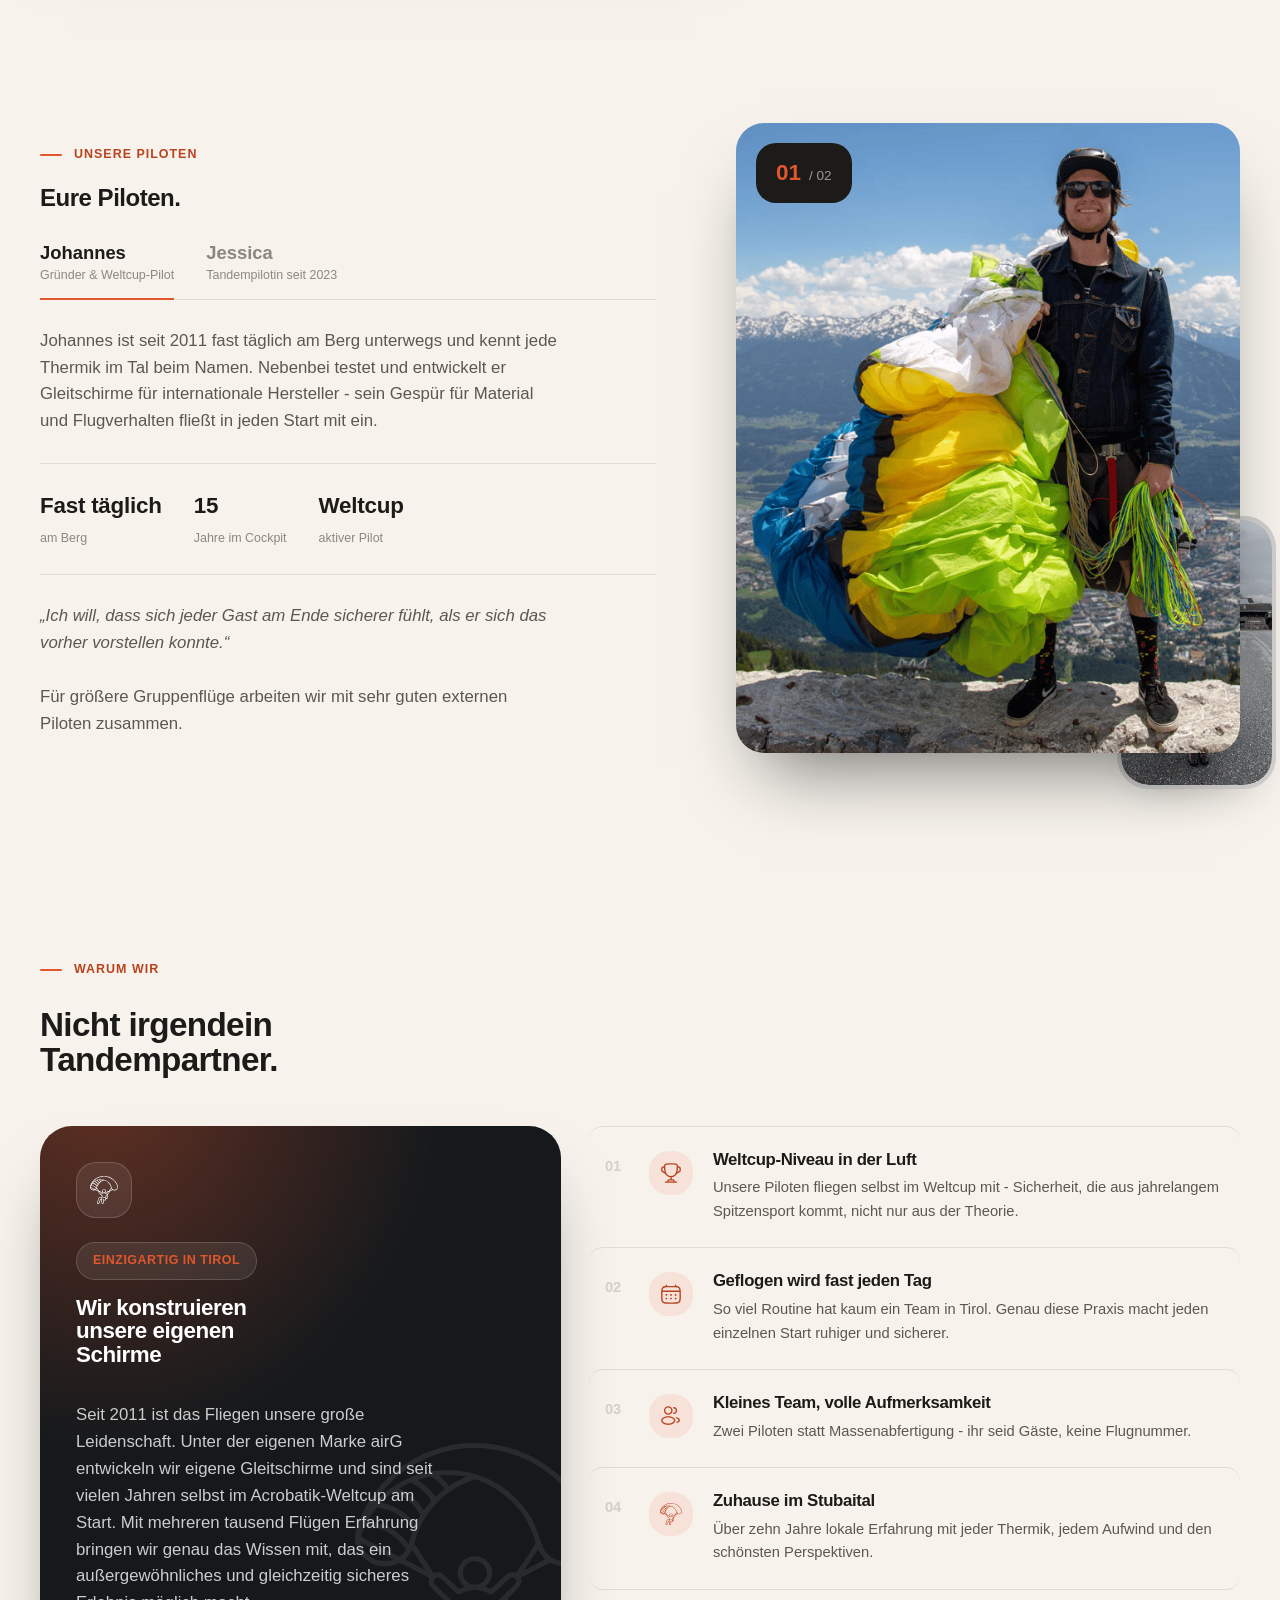
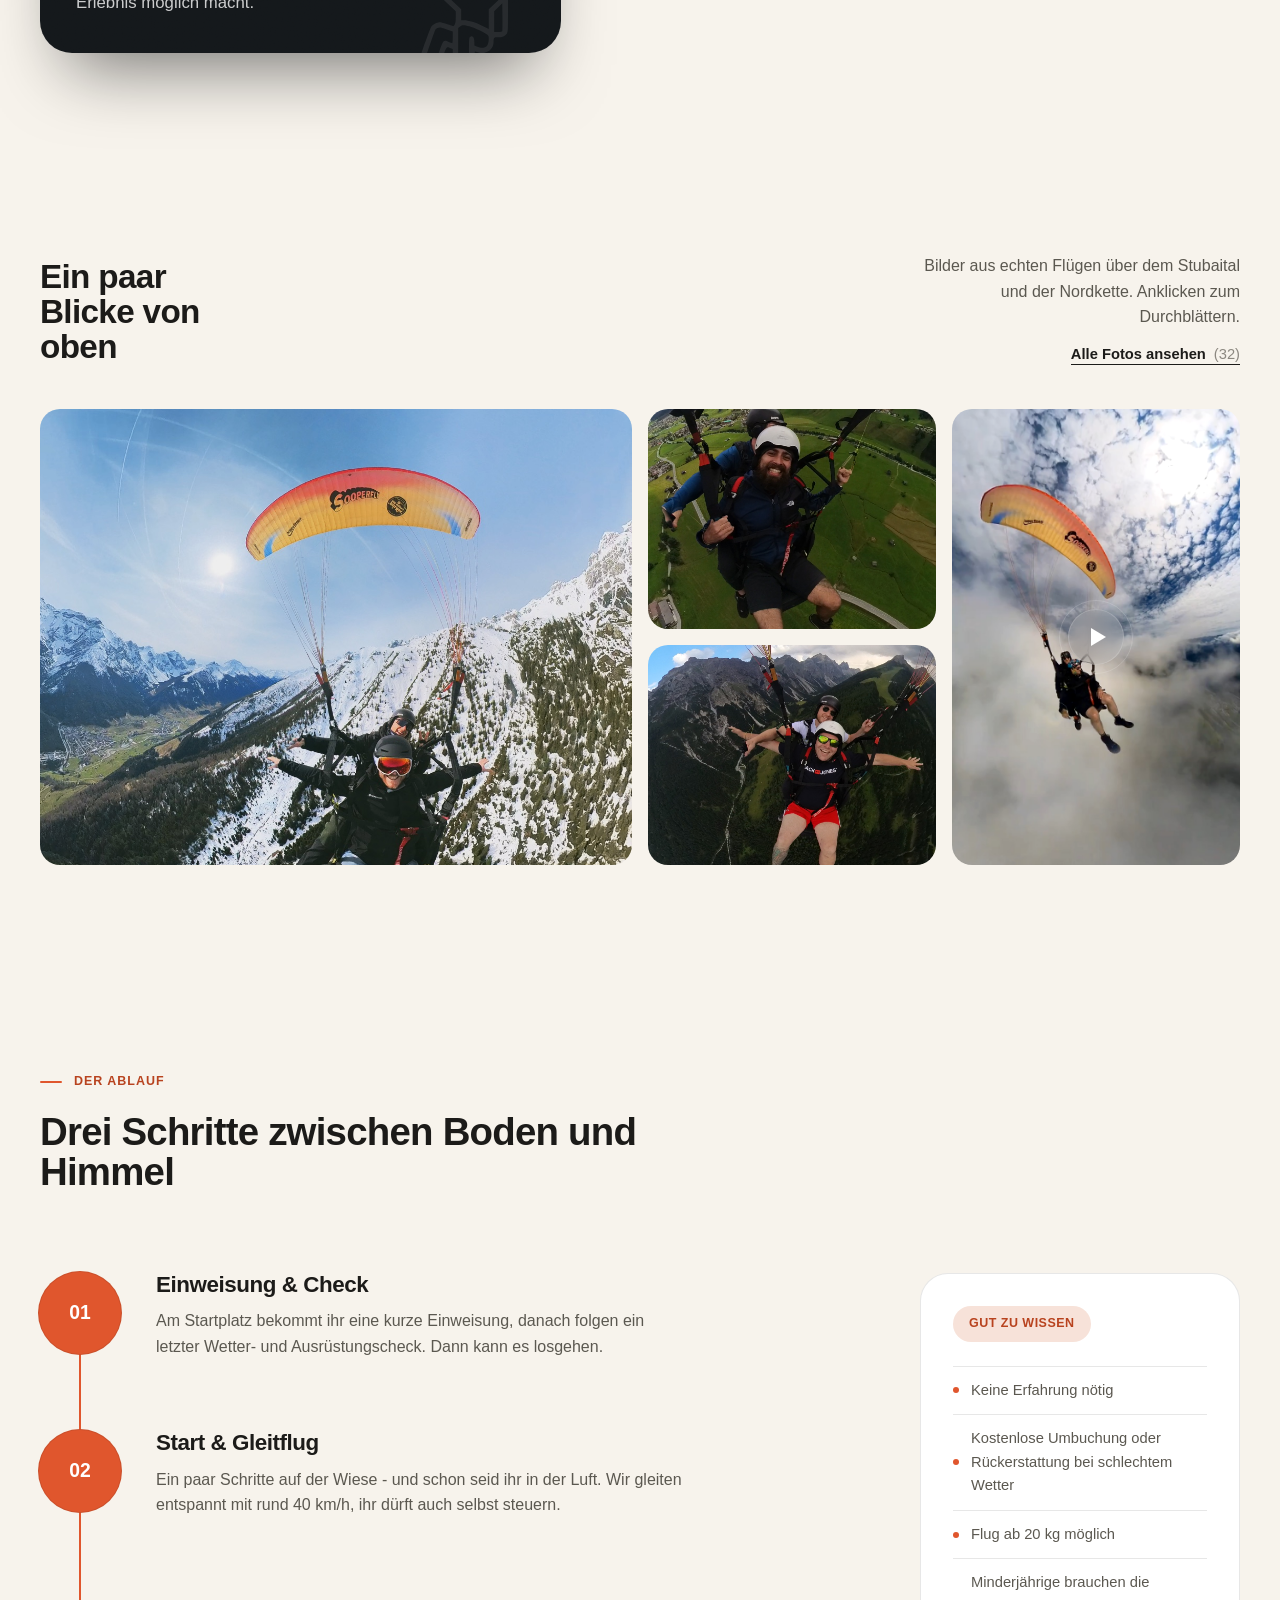
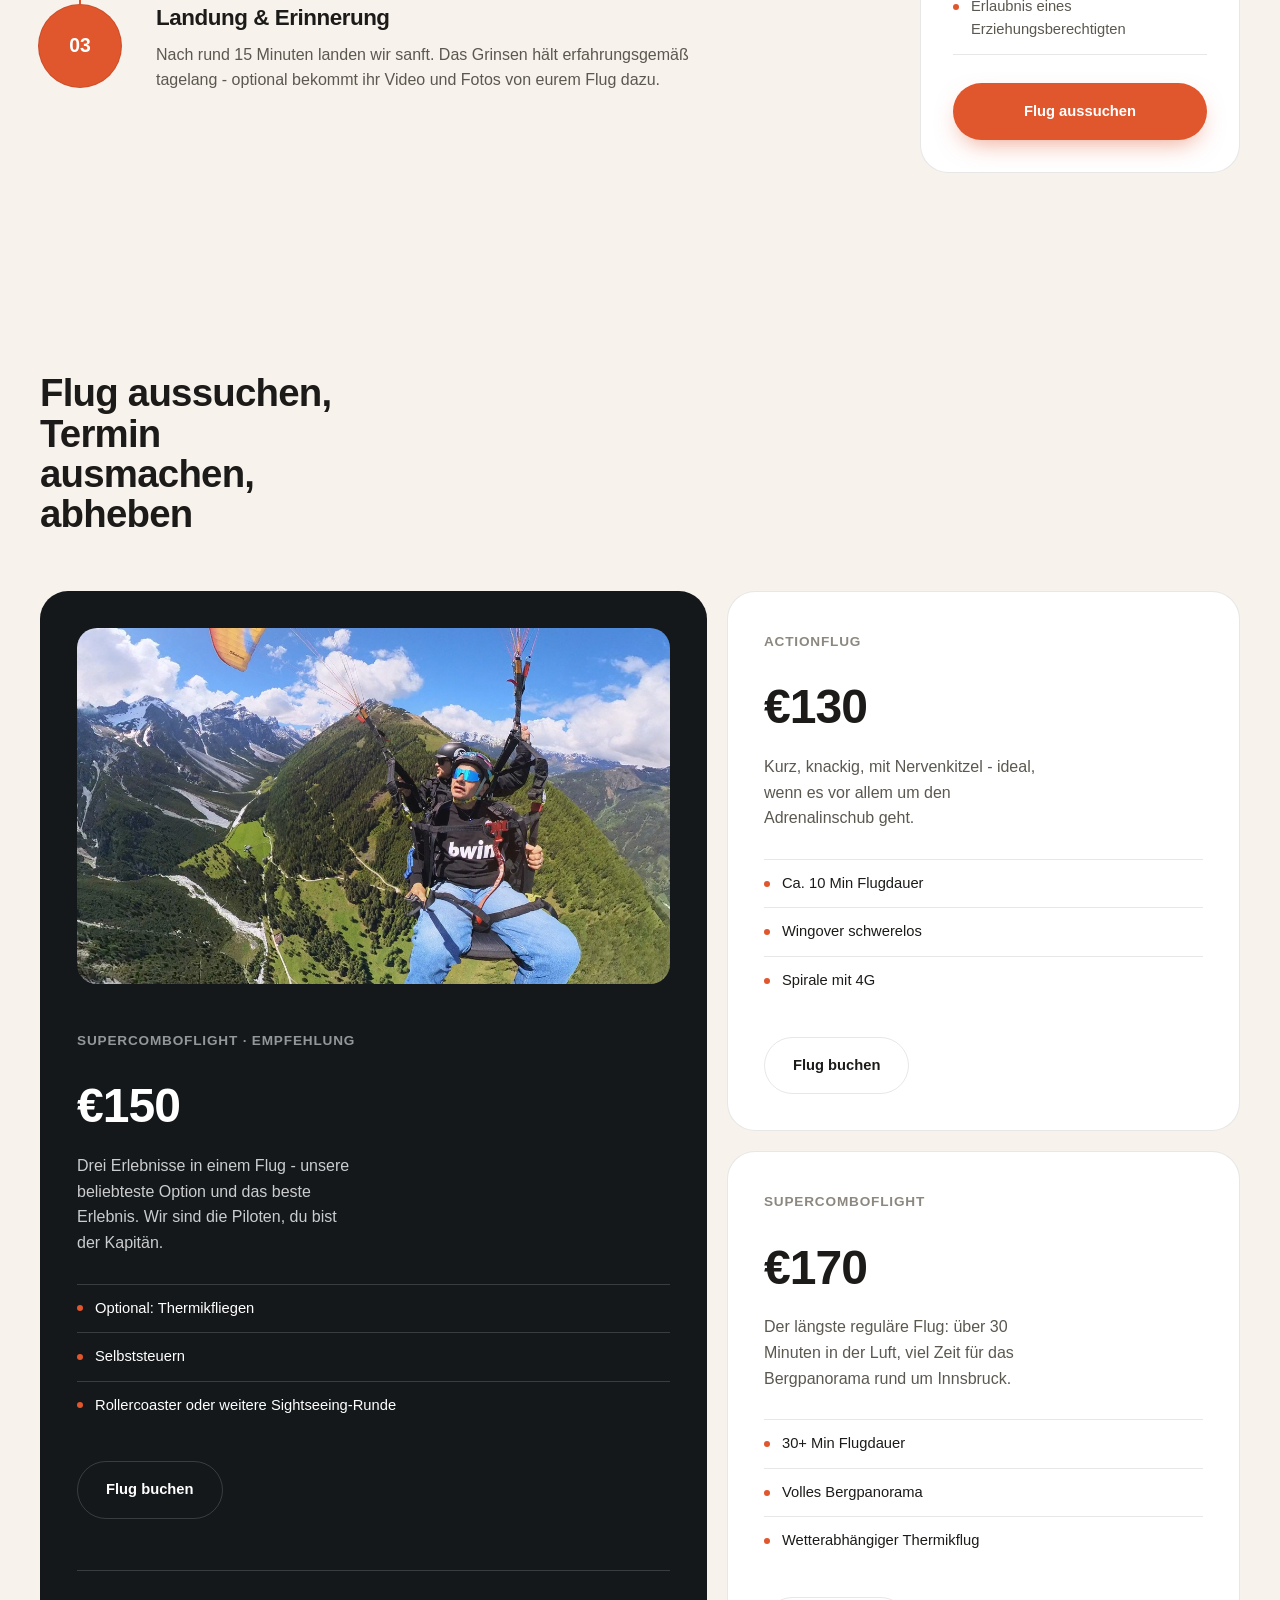
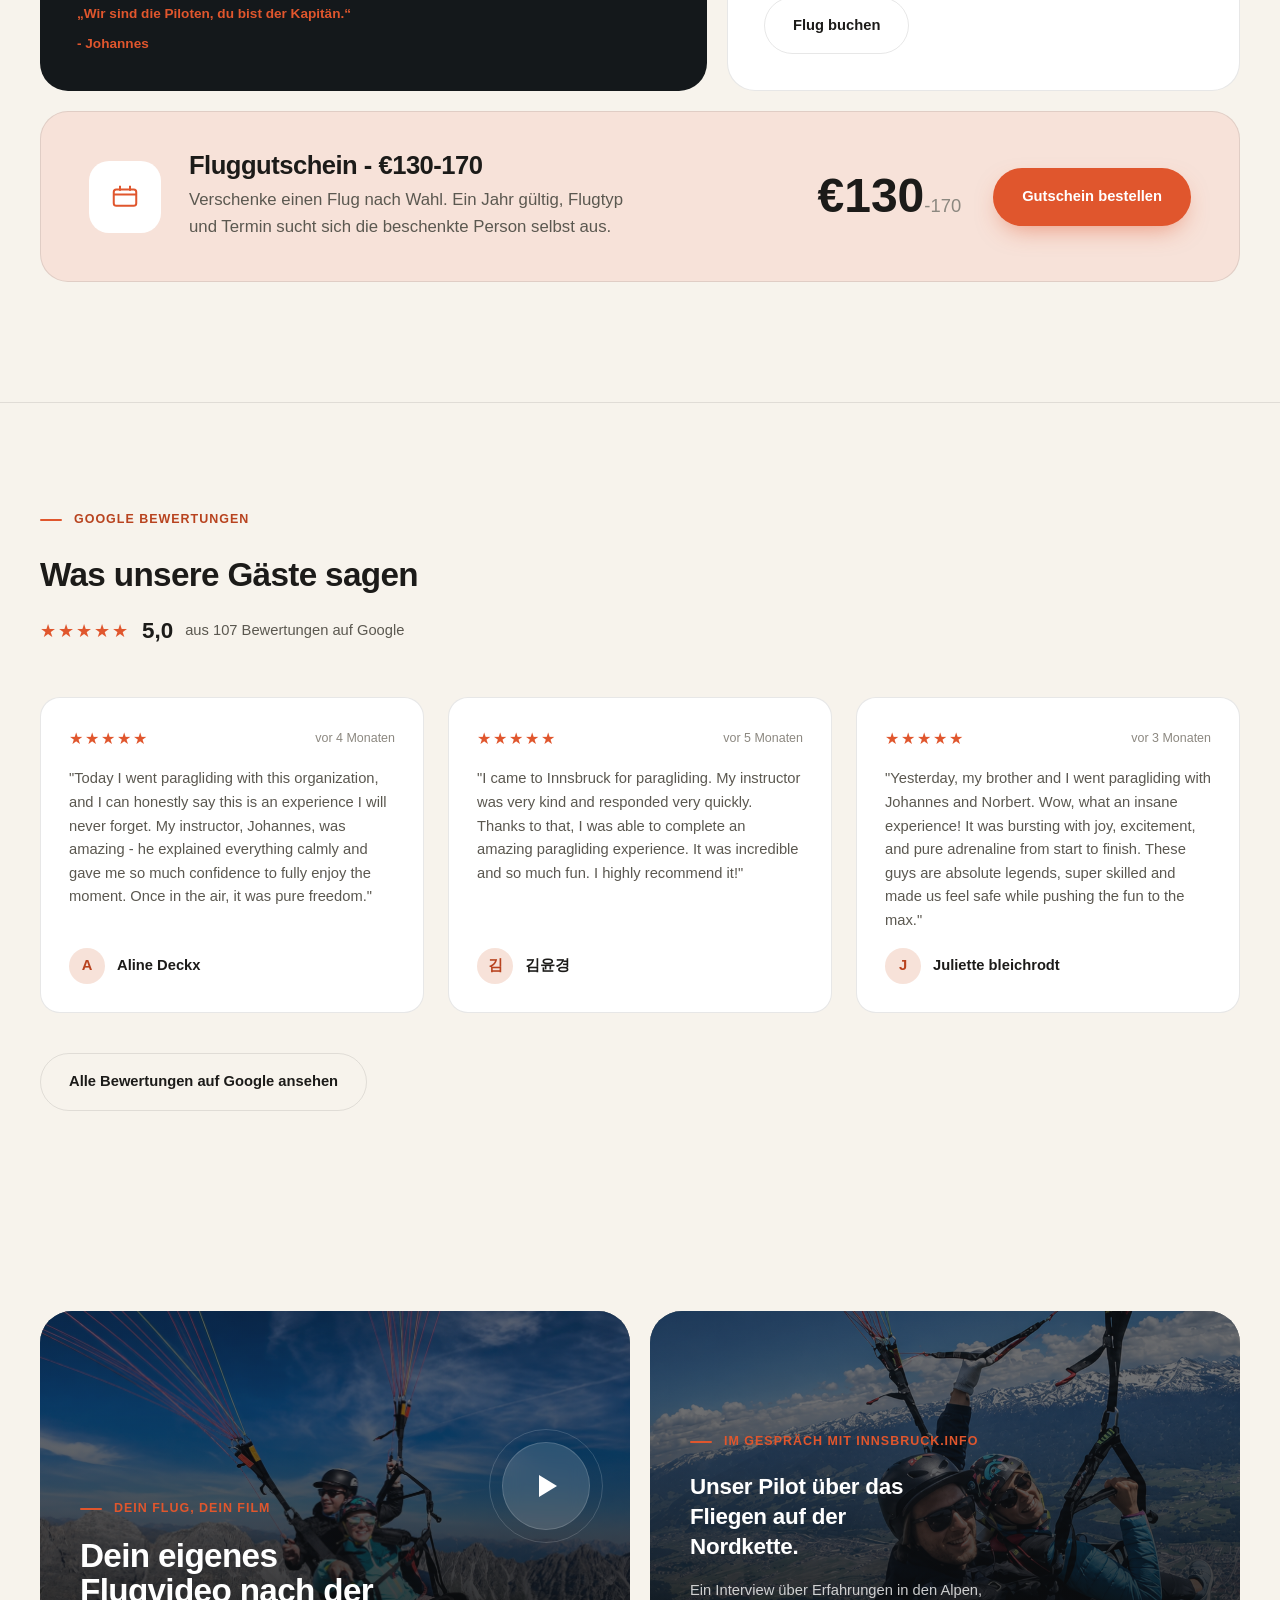
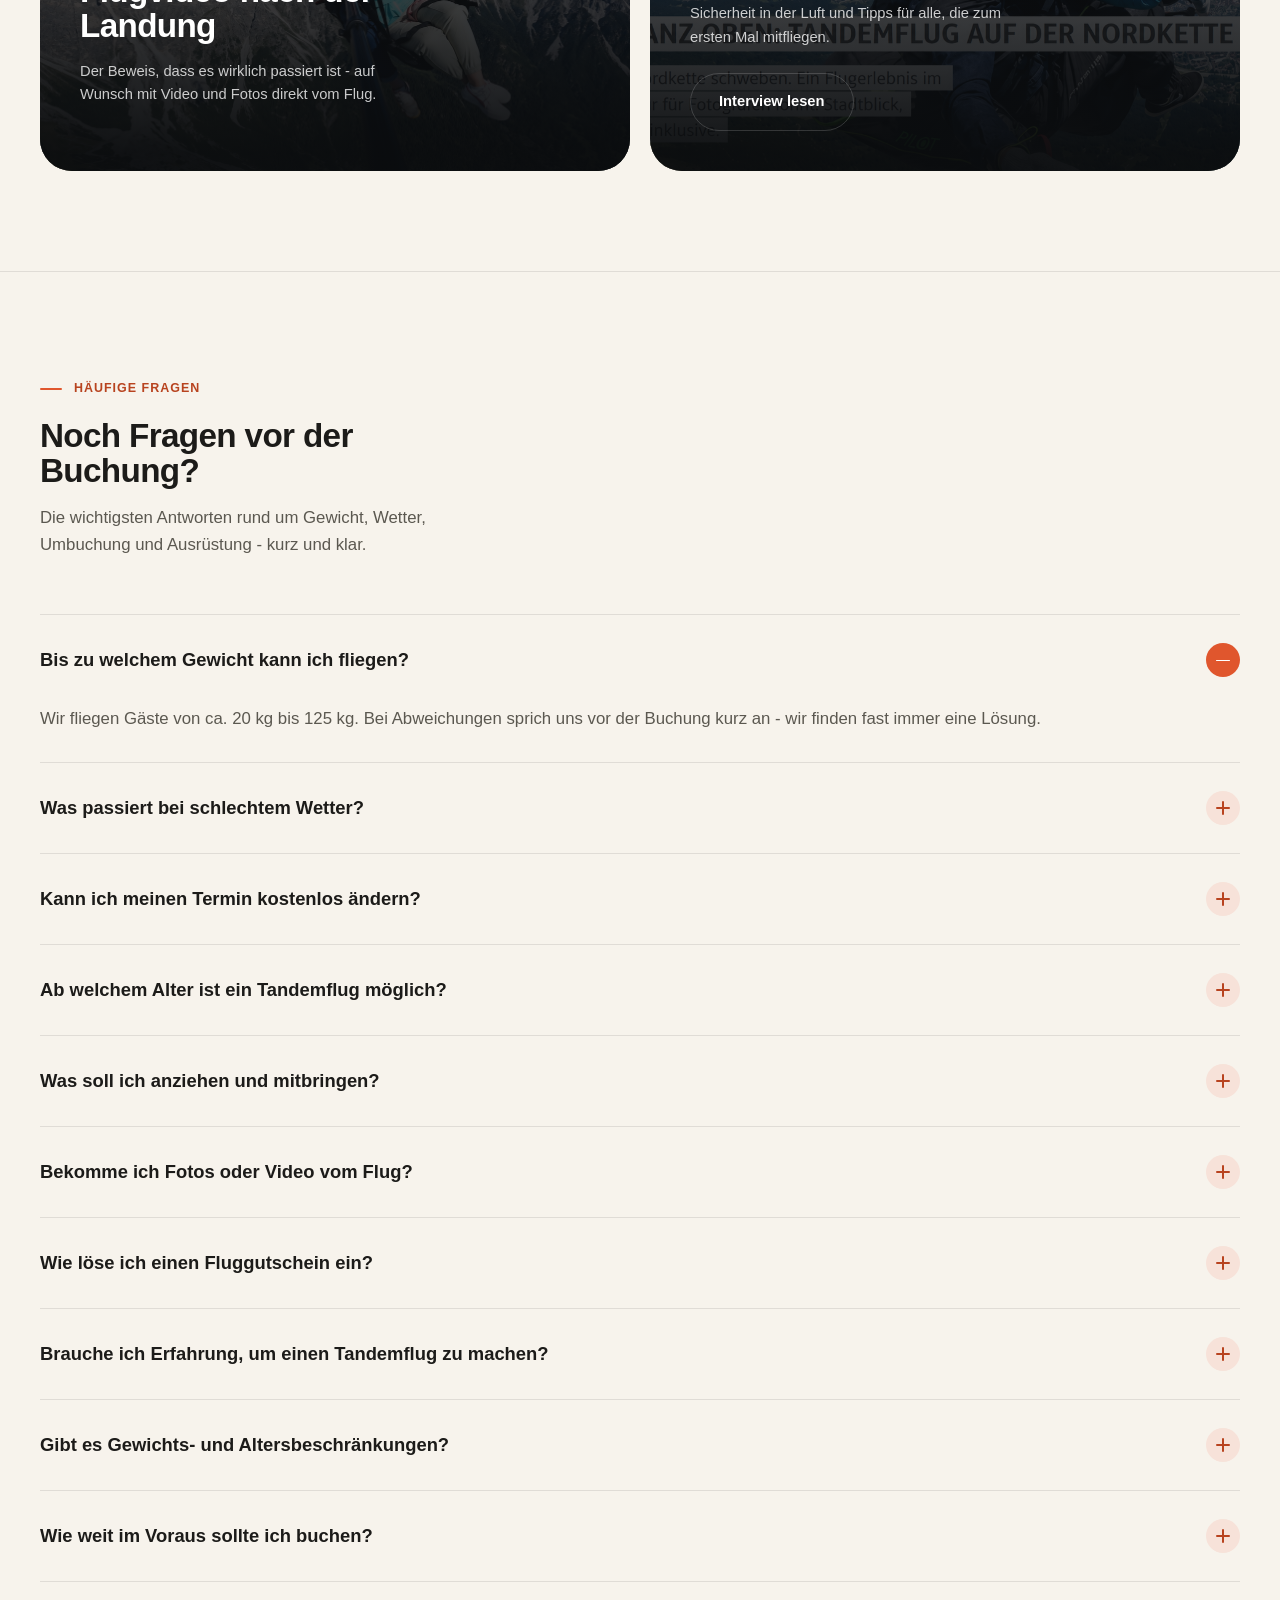
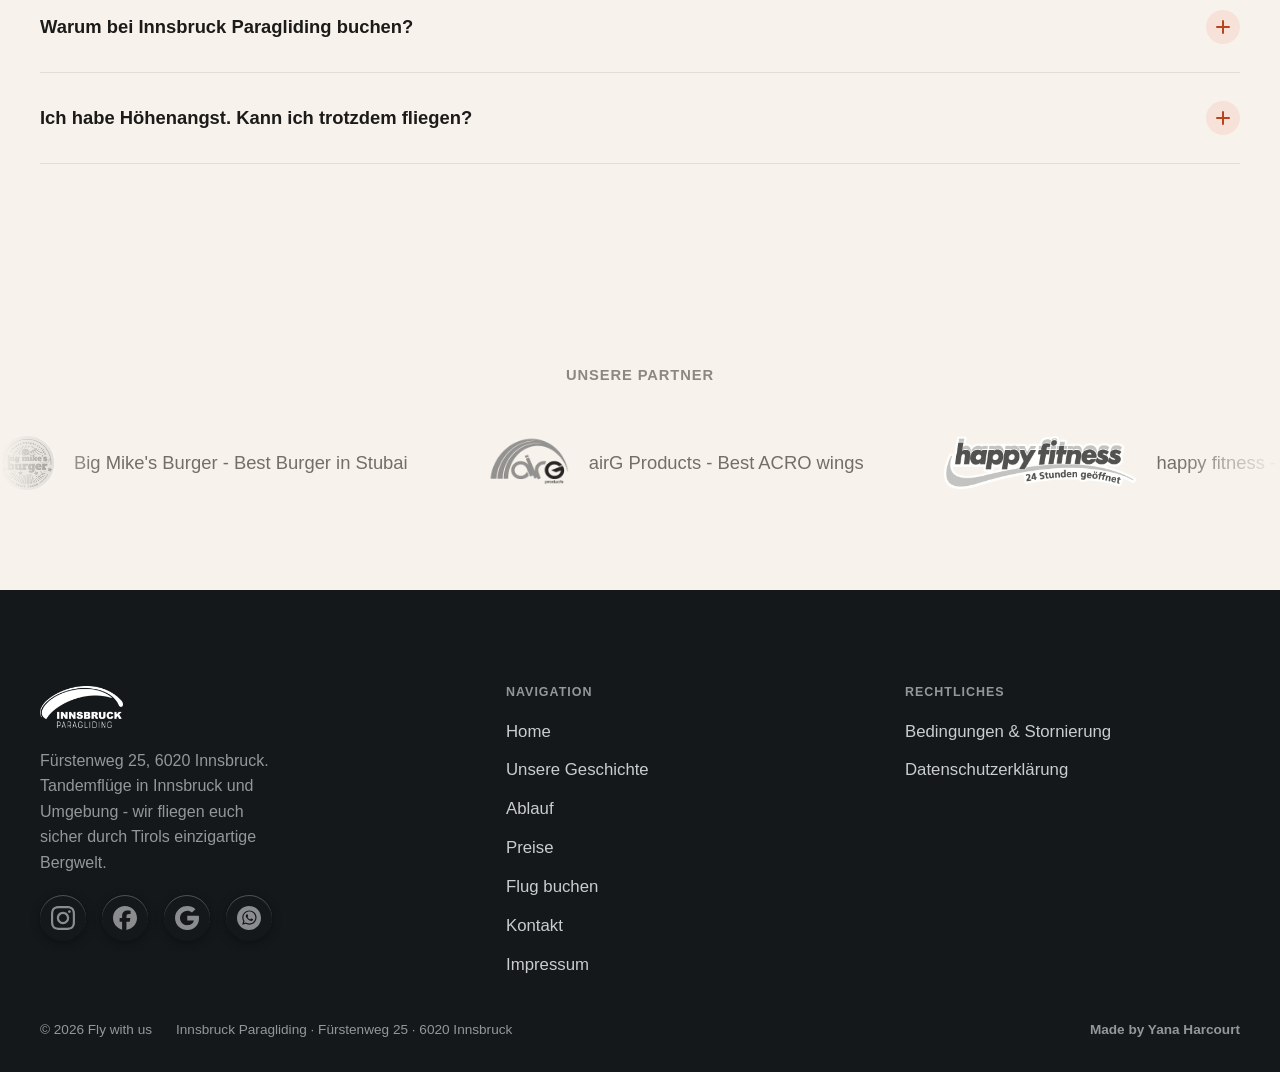
==== commit 267137d0: "Update index.html" ====
--- a/index.html
+++ b/index.html
@@ -29,7 +29,7 @@
     content="Tandem-Paragliding in Innsbruck und im Stubaital. Erfahrene Piloten, Flugtermine ganzjährig buchbar.">
   <meta name="author" content="Yana Harcourt — yanaharcourt.github.io">
   <link rel="icon" type="image/png" href="favicon.png?v=1783863259">
-  <link rel="stylesheet" href="assets/css/styles.css?v=20260928">
+  <link rel="stylesheet" href="assets/css/styles.css?v=20261002">
 </head>
 
 <body>
@@ -500,7 +500,7 @@
         </div>
 
         <div class="price-card delay-2" data-reveal>
-          <span class="price-tag" data-i18n="card1.tag">Thermikflug</span>
+          <span class="price-tag" data-i18n="card1.tag">SuperComboFlight</span>
           <div class="price-amount">€170</div>
           <p data-i18n="card1.p">Der längste reguläre Flug: über 30 Minuten in der Luft, viel Zeit für das Bergpanorama rund um Innsbruck.
           </p>
@@ -930,7 +930,7 @@
         'process.side.li1': 'No experience needed', 'process.side.li2': 'Free rebooking or refund for bad weather', 'process.side.li3': 'Flights possible from 20 kg', 'process.side.li4': 'Minors need permission from a legal guardian',
         'process.side.cta': 'Choose a Flight',
         'pricing.h2': 'Choose Your Flight, Pick a Date, Take Off',
-        'card1.tag': 'Thermal Flight',
+        'card1.tag': 'SuperComboFlight',
         'card1.p': 'The longest regular flight: over 30 minutes in the air, plenty of time for the mountain panorama around Innsbruck.',
         'card1.li1': '30+ min flight time', 'card1.li2': 'Full mountain panorama', 'card1.li3': 'Weather-dependent thermal flight',
         'card2.tag': 'Action Flight',
